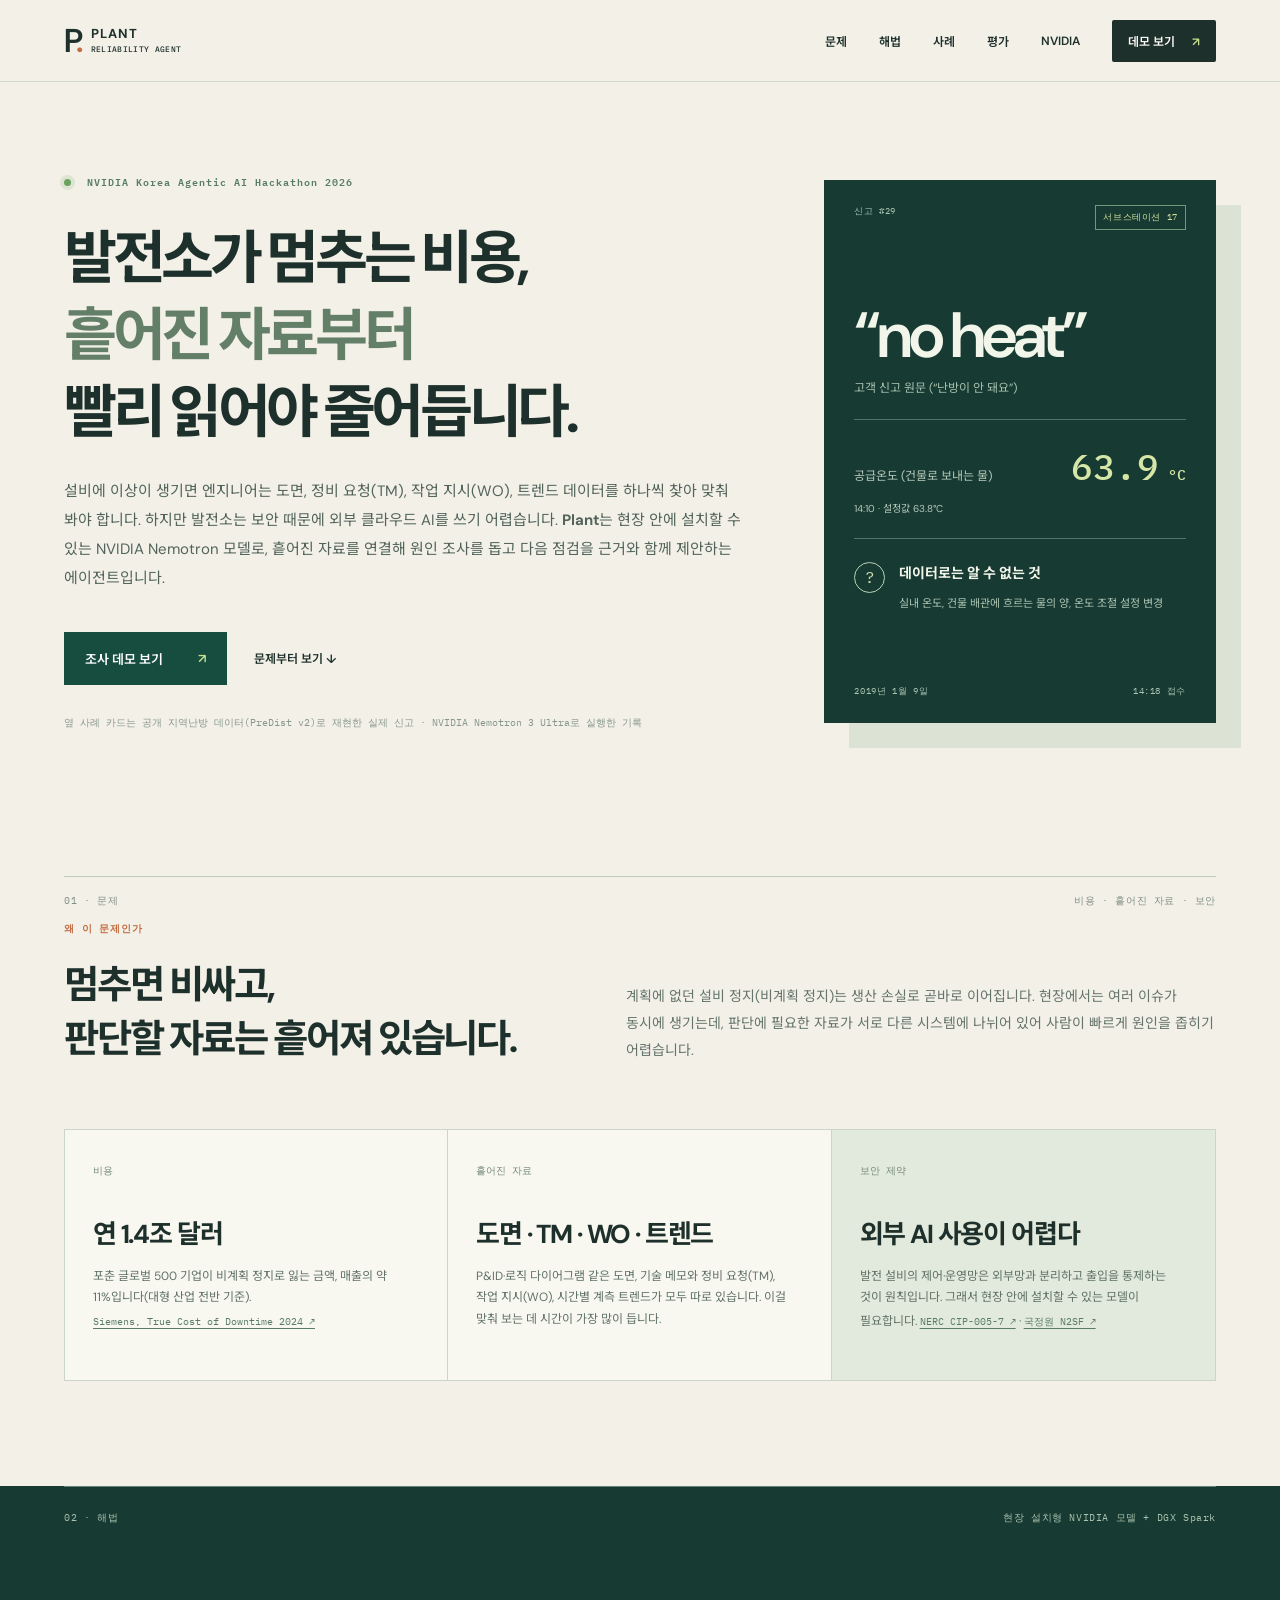
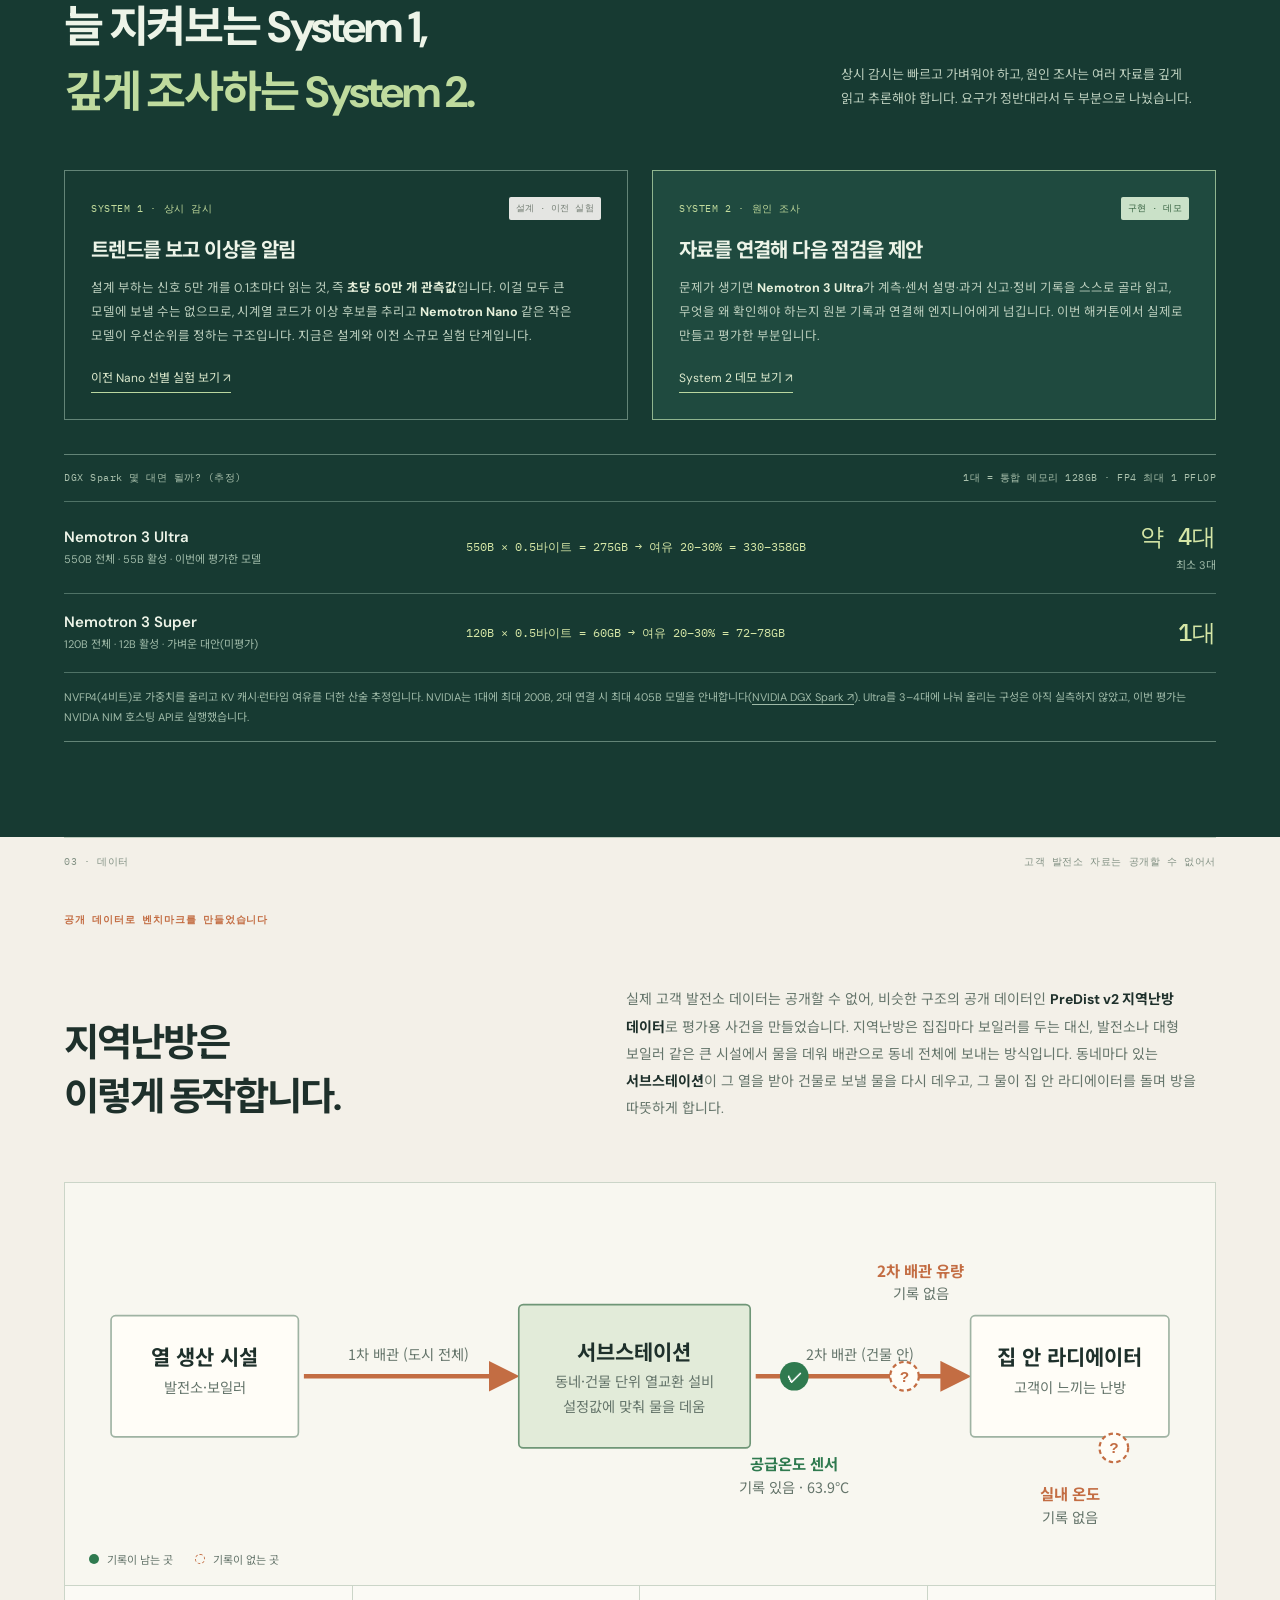
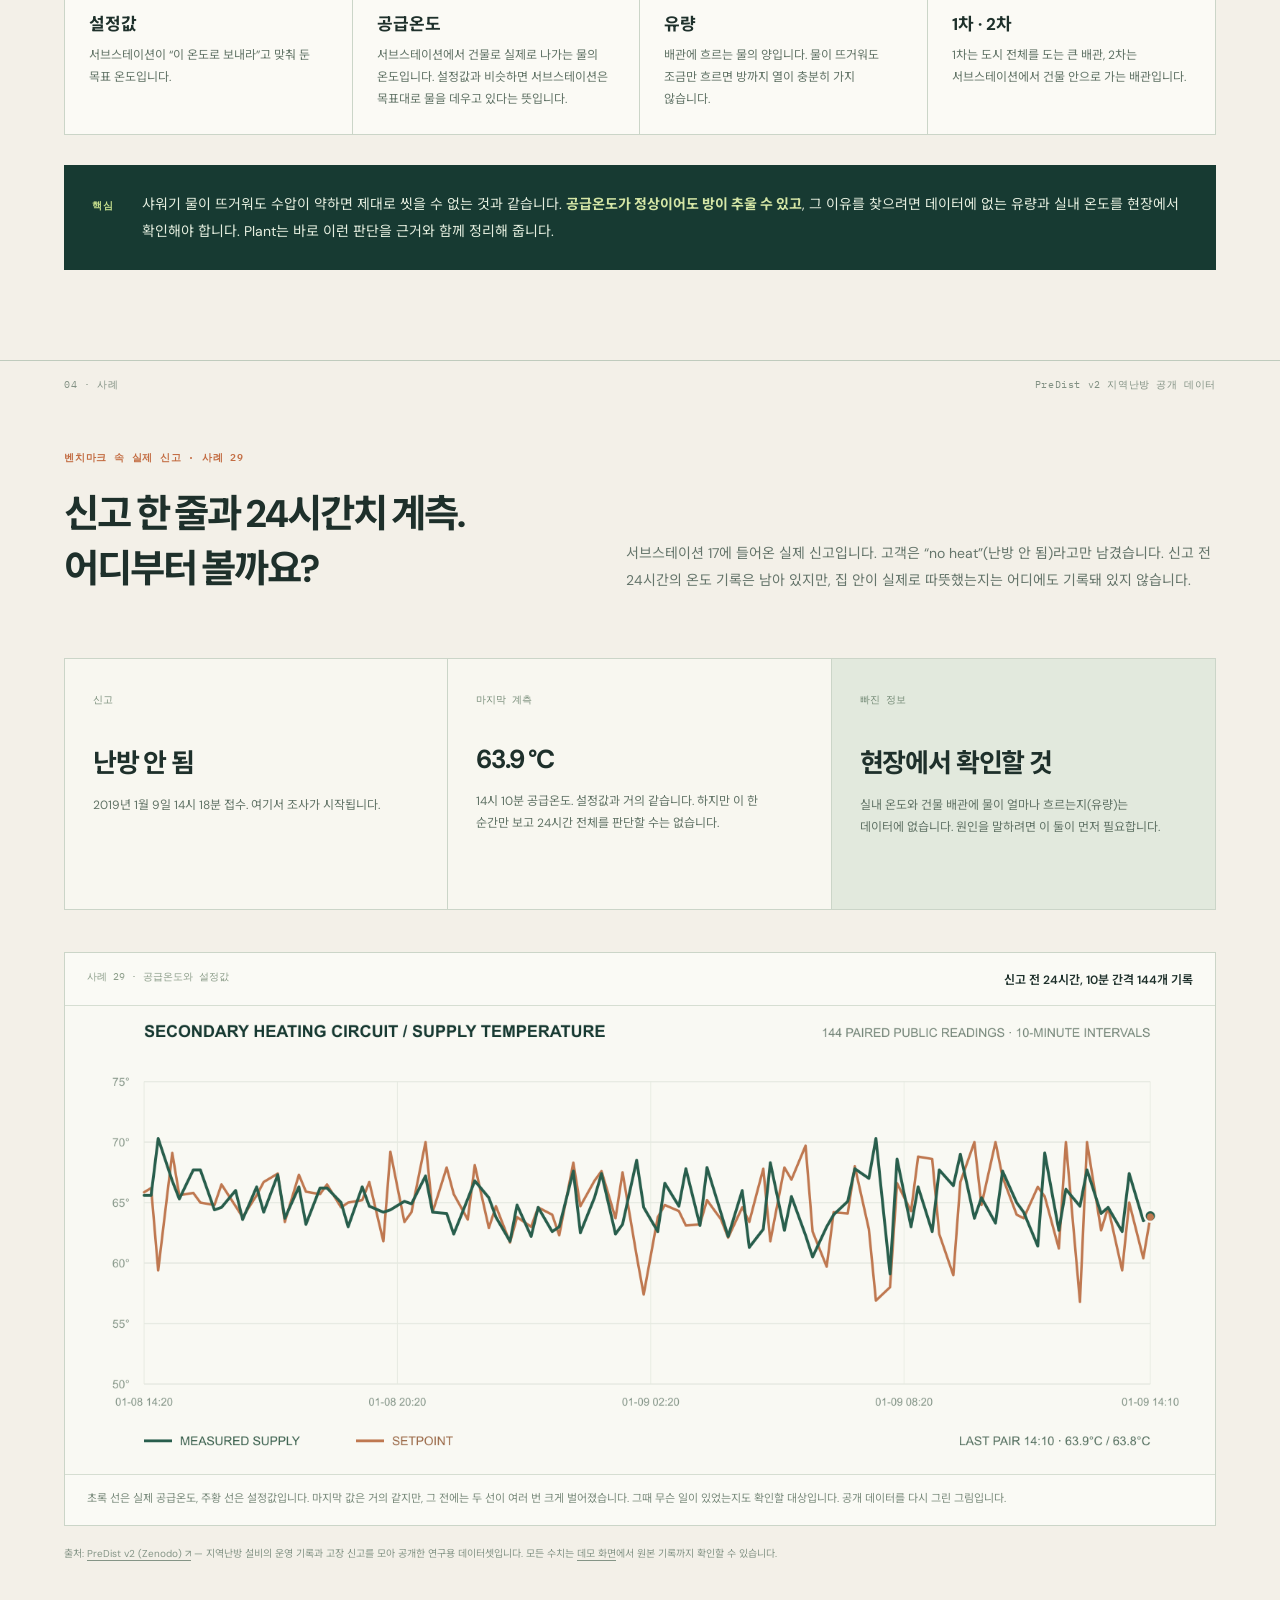
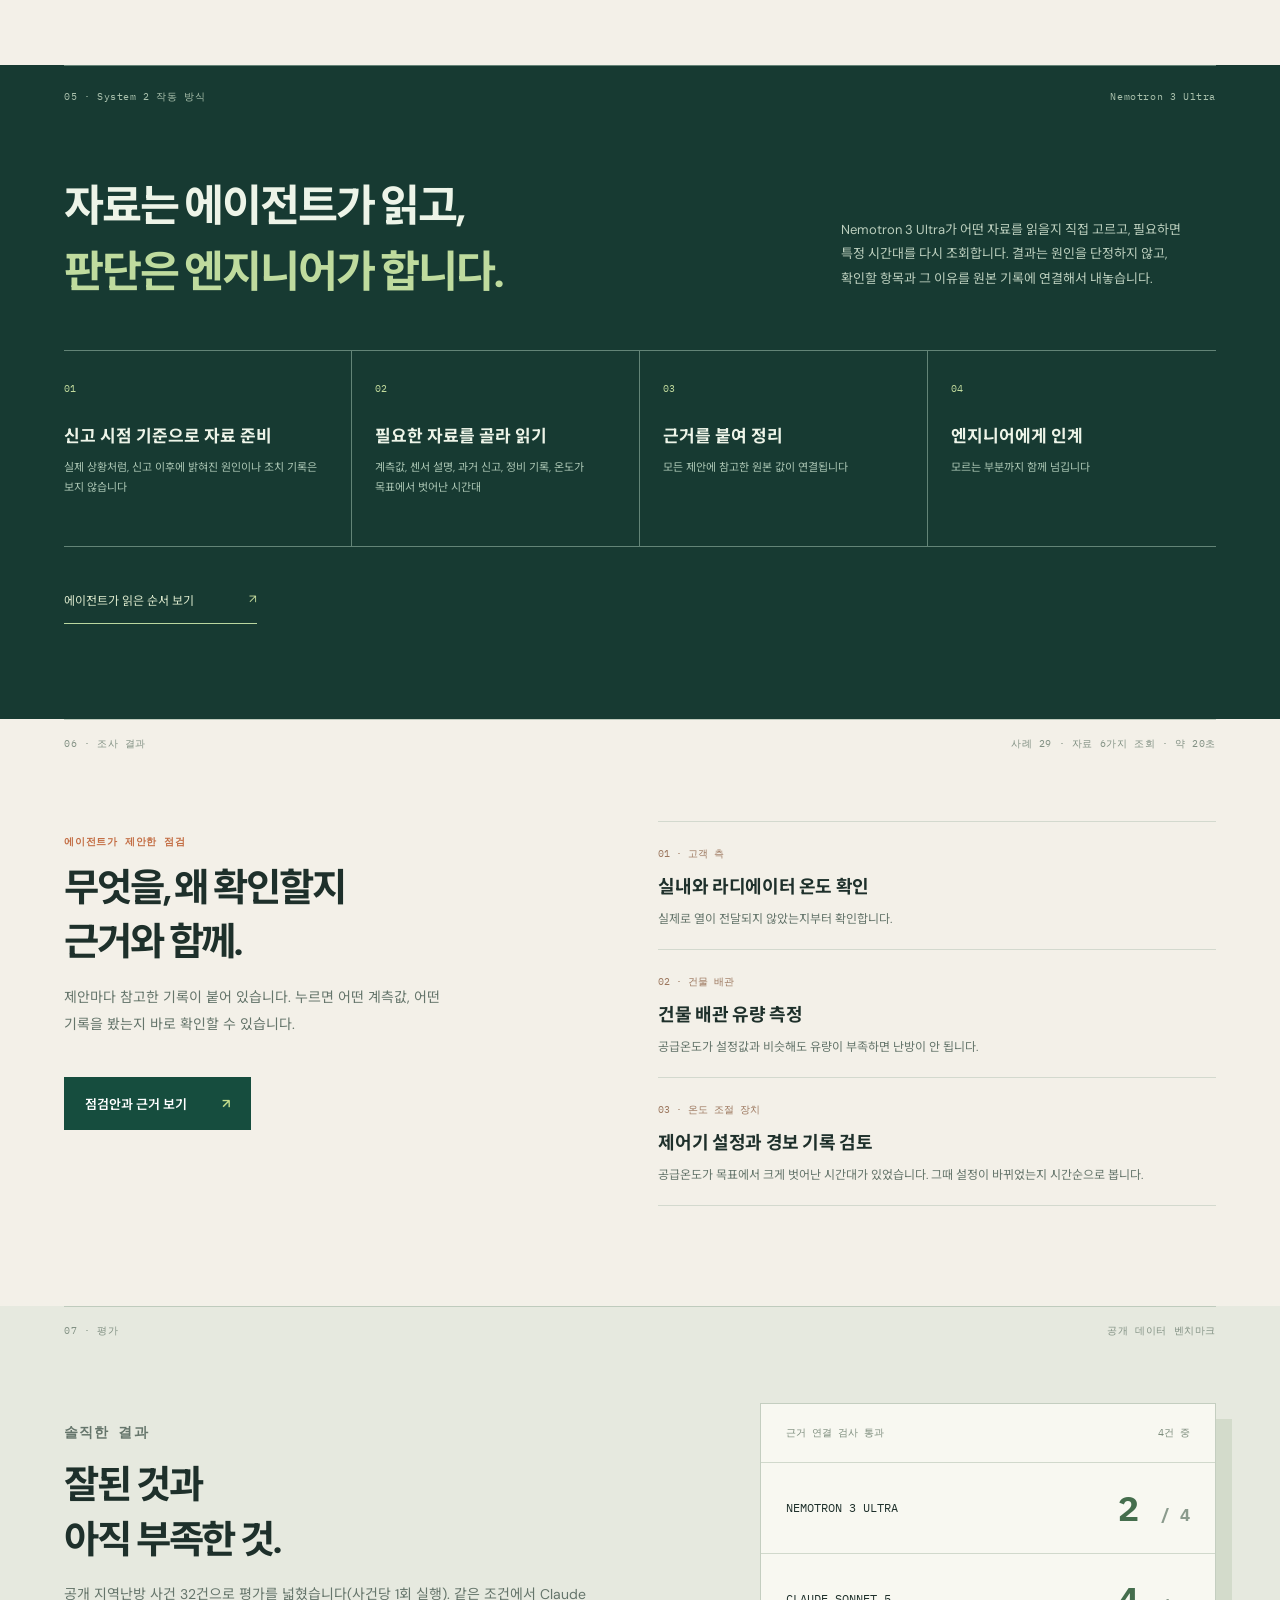
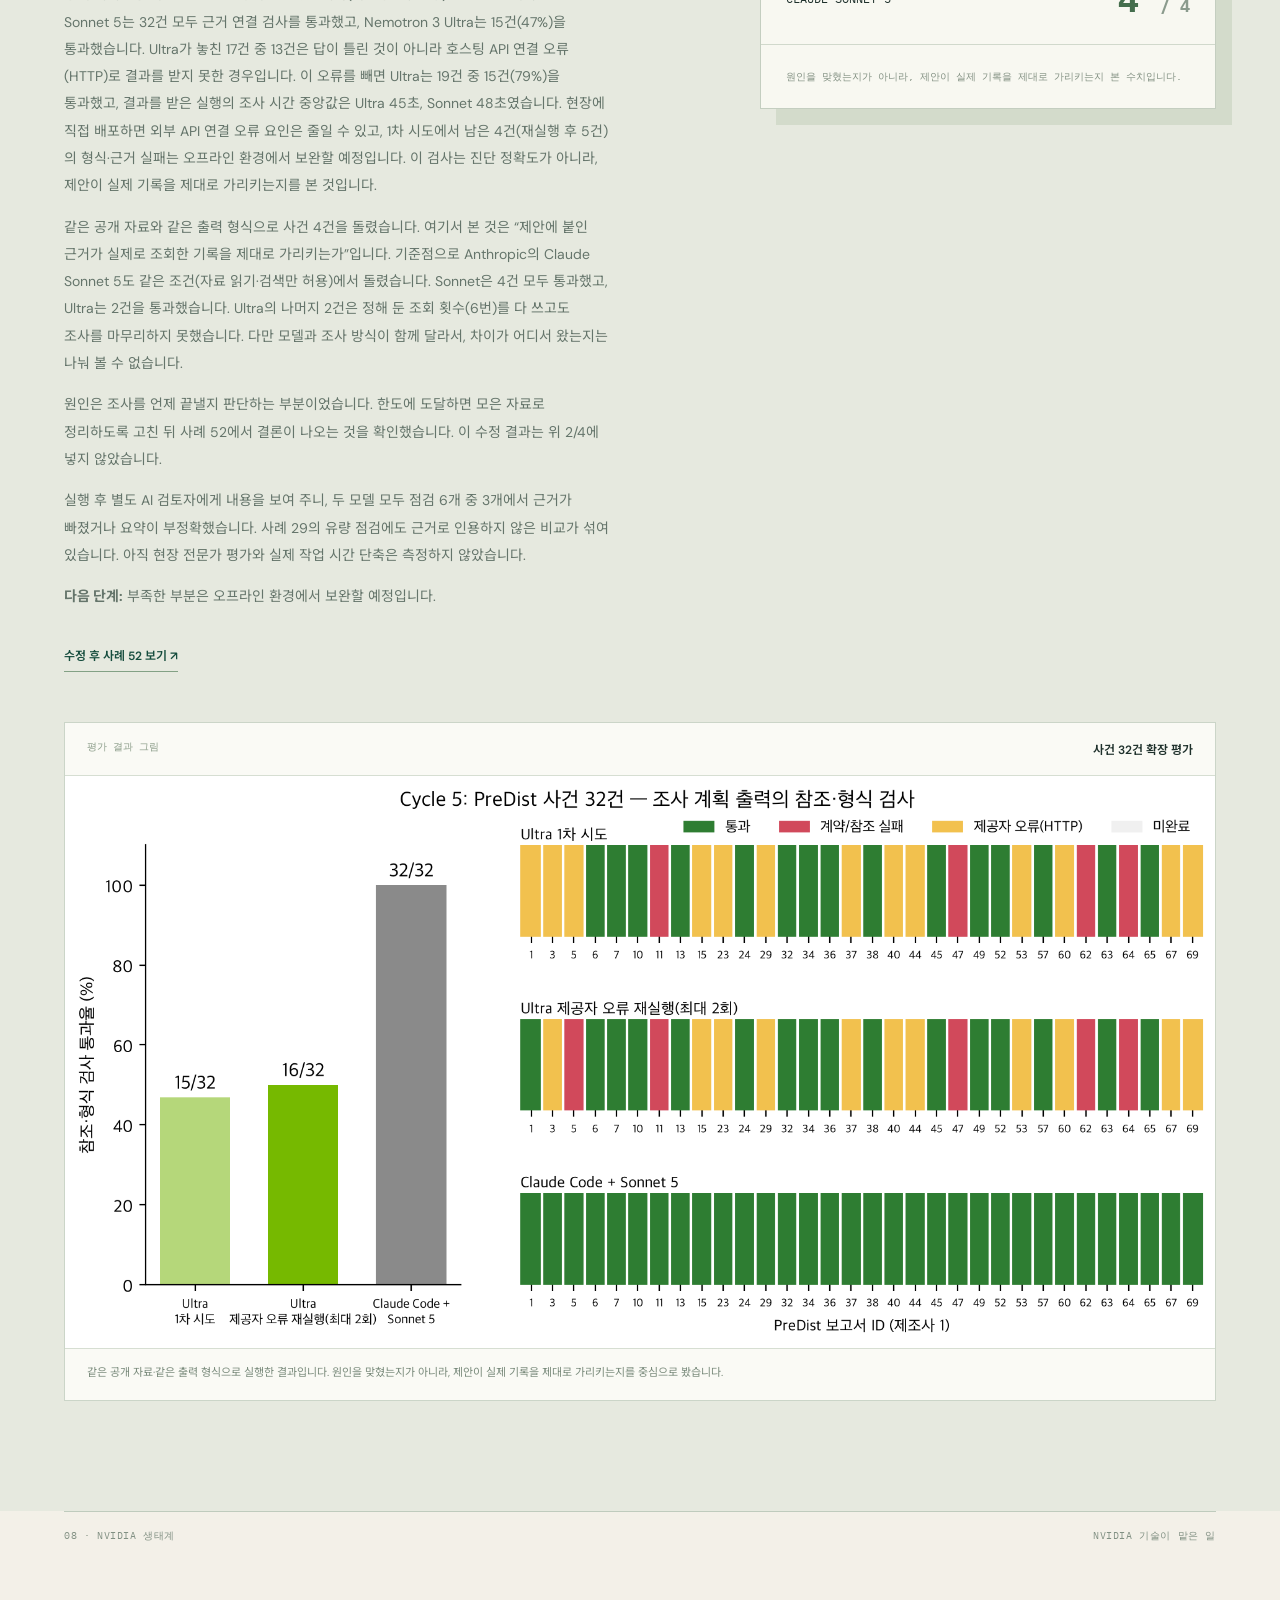
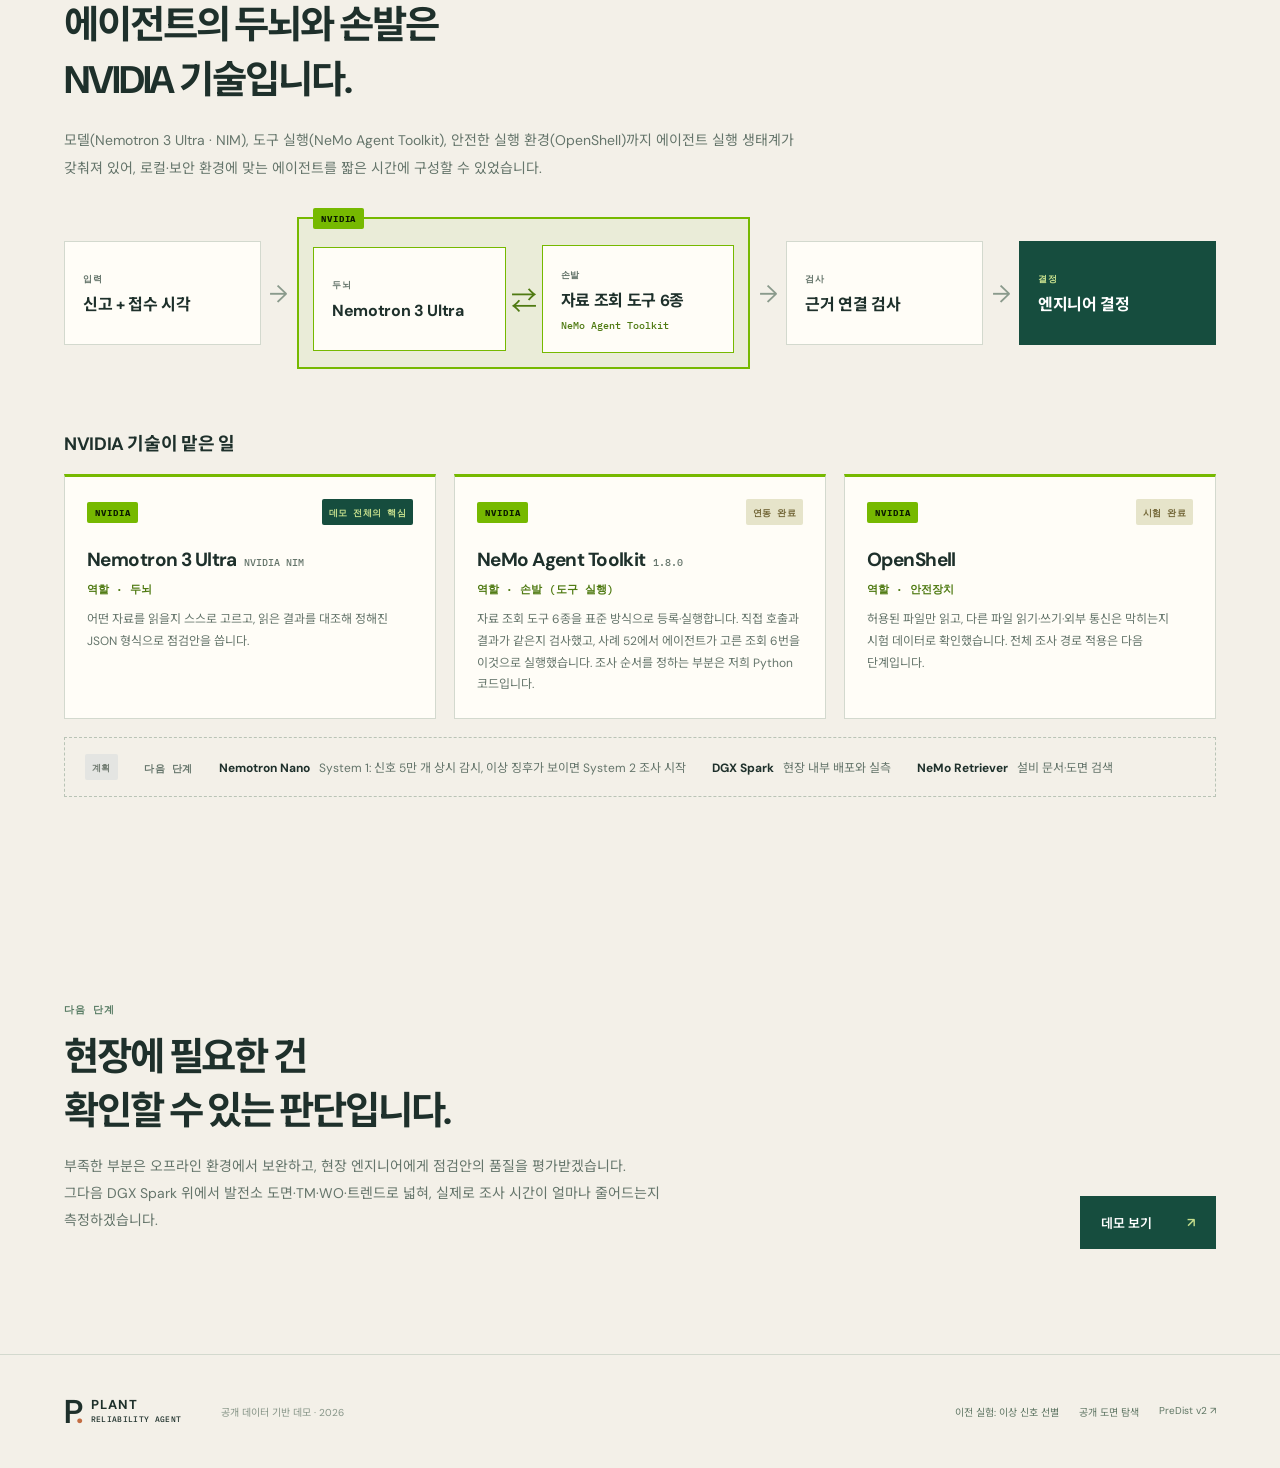
==== web/index.html @ 79726e7c "Align evaluation numbers and refresh bundle Co-Authored-By: Claude Opus 5.5 <noreply@anthropic.com>" ====
<!doctype html>
<html lang="ko"><head><meta charset="utf-8"><meta name="viewport" content="width=device-width,initial-scale=1"><meta name="theme-color" content="#f3f0e8"><title>Plant Reliability Agent</title><meta name="description" content="발전소 비계획 정지를 줄이기 위해, 현장 안에 설치 가능한 NVIDIA Nemotron과 DGX Spark로 도면·TM·작업지시·트렌드를 연결해 원인 조사를 돕는 에이전트."><link rel="stylesheet" href="landing.css"><script src="landing.js" defer></script></head>
<body><header class="site-nav"><a class="brand" href="index.html" aria-label="Plant 홈"><span class="brand-mark">P<span class="brand-dot">.</span></span><span>PLANT<br><small>RELIABILITY AGENT</small></span></a><nav aria-label="주 메뉴"><a href="#problem">문제</a><a href="#solution">해법</a><a href="#case">사례</a><a href="#evaluation">평가</a><a href="#architecture">NVIDIA</a><a class="nav-action" href="system2.html">데모 보기 <span>↗</span></a></nav></header>
<main>
<section class="hero wrap"><div class="hero-copy"><p class="eyebrow"><span class="pulse"></span> NVIDIA Korea Agentic AI Hackathon 2026</p><h1>발전소가 멈추는 비용,<br><em>흩어진 자료부터</em><br>빨리 읽어야 줄어듭니다.</h1><p class="hero-lead">설비에 이상이 생기면 엔지니어는 도면, 정비 요청(TM), 작업 지시(WO), 트렌드 데이터를 하나씩 찾아 맞춰 봐야 합니다. 하지만 발전소는 보안 때문에 외부 클라우드 AI를 쓰기 어렵습니다. <b>Plant</b>는 현장 안에 설치할 수 있는 NVIDIA Nemotron 모델로, 흩어진 자료를 연결해 원인 조사를 돕고 다음 점검을 근거와 함께 제안하는 에이전트입니다.</p><div class="hero-actions"><a class="button-primary" href="system2.html">조사 데모 보기 <span>↗</span></a><a class="text-link" href="#problem">문제부터 보기 ↓</a></div><p class="scope">옆 사례 카드는 공개 지역난방 데이터(PreDist v2)로 재현한 실제 신고 · NVIDIA Nemotron 3 Ultra로 실행한 기록</p></div><div class="hero-visual"><div class="visual-top"><span>신고 #29</span><span class="live-pill">서브스테이션 17</span></div><div class="visual-question">“no heat”<span>고객 신고 원문 (“난방이 안 돼요”)</span></div><div class="visual-rule"></div><div class="reading"><span>공급온도 (건물로 보내는 물)</span><strong>63.9<small> °C</small></strong><span>14:10 · 설정값 63.8°C</span></div><div class="visual-rule"></div><div class="visual-outcome"><span class="round-icon">?</span><div><b>데이터로는 알 수 없는 것</b><p>실내 온도, 건물 배관에 흐르는 물의 양, 온도 조절 설정 변경</p></div></div><div class="visual-footer"><span>2019년 1월 9일</span><span>14:18 접수</span></div></div></section>
<section class="case-section wrap" id="problem"><div class="section-line"><span>01 · 문제</span><span>비용 · 흩어진 자료 · 보안</span></div><div class="case-intro"><p class="kicker">왜 이 문제인가</p><h2>멈추면 비싸고,<br>판단할 자료는 흩어져 있습니다.</h2><p>계획에 없던 설비 정지(비계획 정지)는 생산 손실로 곧바로 이어집니다. 현장에서는 여러 이슈가 동시에 생기는데, 판단에 필요한 자료가 서로 다른 시스템에 나뉘어 있어 사람이 빠르게 원인을 좁히기 어렵습니다.</p></div><div class="case-evidence"><div class="evidence-item"><span class="evidence-index">비용</span><strong>연 1.4조 달러</strong><p>포춘 글로벌 500 기업이 비계획 정지로 잃는 금액, 매출의 약 11%입니다(대형 산업 전반 기준). <a class="src" href="https://www.automation.com/article/white-paper-true-costs-downtime-2024" target="_blank" rel="noreferrer">Siemens, True Cost of Downtime 2024 ↗</a></p></div><div class="evidence-item"><span class="evidence-index">흩어진 자료</span><strong>도면 · TM · WO · 트렌드</strong><p>P&amp;ID·로직 다이어그램 같은 도면, 기술 메모와 정비 요청(TM), 작업 지시(WO), 시간별 계측 트렌드가 모두 따로 있습니다. 이걸 맞춰 보는 데 시간이 가장 많이 듭니다.</p></div><div class="evidence-item dark"><span class="evidence-index">보안 제약</span><strong>외부 AI 사용이 어렵다</strong><p>발전 설비의 제어·운영망은 외부망과 분리하고 출입을 통제하는 것이 원칙입니다. 그래서 현장 안에 설치할 수 있는 모델이 필요합니다. <a class="src" href="https://www.nerc.com/globalassets/standards/reliability-standards/cip/cip-005-7.pdf" target="_blank" rel="noreferrer">NERC CIP-005-7 ↗</a> · <a class="src" href="https://www.nis.go.kr/CM/1_4/view.do?seq=373" target="_blank" rel="noreferrer">국정원 N2SF ↗</a></p></div></div></section>
<section class="dark-section" id="solution"><div class="wrap"><div class="section-line inverse"><span>02 · 해법</span><span>현장 설치형 NVIDIA 모델 + DGX Spark</span></div><div class="method-header"><h2>늘 지켜보는 System 1,<br><em>깊게 조사하는 System 2.</em></h2><p>상시 감시는 빠르고 가벼워야 하고, 원인 조사는 여러 자료를 깊게 읽고 추론해야 합니다. 요구가 정반대라서 두 부분으로 나눴습니다.</p></div><div class="sys-grid"><article class="sys-card"><div class="sys-top"><span>SYSTEM 1 · 상시 감시</span><span class="tag proposed">설계 · 이전 실험</span></div><b>트렌드를 보고 이상을 알림</b><p>설계 부하는 신호 5만 개를 0.1초마다 읽는 것, 즉 <b>초당 50만 개 관측값</b>입니다. 이걸 모두 큰 모델에 보낼 수는 없으므로, 시계열 코드가 이상 후보를 추리고 <b>Nemotron Nano</b> 같은 작은 모델이 우선순위를 정하는 구조입니다. 지금은 설계와 이전 소규모 실험 단계입니다.</p><a class="sys-link" href="investigation.html">이전 Nano 선별 실험 보기 ↗</a></article><article class="sys-card core"><div class="sys-top"><span>SYSTEM 2 · 원인 조사</span><span class="tag implemented">구현 · 데모</span></div><b>자료를 연결해 다음 점검을 제안</b><p>문제가 생기면 <b>Nemotron 3 Ultra</b>가 계측·센서 설명·과거 신고·정비 기록을 스스로 골라 읽고, 무엇을 왜 확인해야 하는지 원본 기록과 연결해 엔지니어에게 넘깁니다. 이번 해커톤에서 실제로 만들고 평가한 부분입니다.</p><a class="sys-link" href="system2.html">System 2 데모 보기 ↗</a></article></div><div class="sizing"><div class="sizing-head"><span>DGX Spark 몇 대면 될까? (추정)</span><span>1대 = 통합 메모리 128GB · FP4 최대 1 PFLOP</span></div><div class="sizing-row"><span>Nemotron 3 Ultra<small>550B 전체 · 55B 활성 · 이번에 평가한 모델</small></span><code>550B × 0.5바이트 = 275GB → 여유 20–30% = 330–358GB</code><strong>약 4대<small>최소 3대</small></strong></div><div class="sizing-row"><span>Nemotron 3 Super<small>120B 전체 · 12B 활성 · 가벼운 대안(미평가)</small></span><code>120B × 0.5바이트 = 60GB → 여유 20–30% = 72–78GB</code><strong>1대</strong></div><p class="sizing-foot">NVFP4(4비트)로 가중치를 올리고 KV 캐시·런타임 여유를 더한 산술 추정입니다. NVIDIA는 1대에 최대 200B, 2대 연결 시 최대 405B 모델을 안내합니다(<a href="https://www.nvidia.com/en-us/products/workstations/dgx-spark/" target="_blank" rel="noreferrer">NVIDIA DGX Spark ↗</a>). Ultra를 3–4대에 나눠 올리는 구성은 아직 실측하지 않았고, 이번 평가는 NVIDIA NIM 호스팅 API로 실행했습니다.</p></div></div></section>
<section class="primer wrap" id="primer"><div class="section-line"><span>03 · 데이터</span><span>고객 발전소 자료는 공개할 수 없어서</span></div><p class="kicker primer-kicker">공개 데이터로 벤치마크를 만들었습니다</p><div class="primer-head"><h2>지역난방은<br>이렇게 동작합니다.</h2><p>실제 고객 발전소 데이터는 공개할 수 없어, 비슷한 구조의 공개 데이터인 <b>PreDist v2 지역난방 데이터</b>로 평가용 사건을 만들었습니다. 지역난방은 집집마다 보일러를 두는 대신, 발전소나 대형 보일러 같은 큰 시설에서 물을 데워 배관으로 동네 전체에 보내는 방식입니다. 동네마다 있는 <b>서브스테이션</b>이 그 열을 받아 건물로 보낼 물을 다시 데우고, 그 물이 집 안 라디에이터를 돌며 방을 따뜻하게 합니다.</p></div><figure class="primer-figure"><svg class="dh-diagram" viewBox="0 0 1000 300" role="img" aria-label="지역난방 구조: 열 생산 시설에서 뜨거운 물이 1차 배관으로 동네 열교환 설비까지 오고, 열교환 설비에서 데운 물이 2차 배관으로 건물 라디에이터까지 간다. 공급온도 센서는 열교환 설비 출구에 있고, 실내 온도와 2차 배관 유량은 기록되지 않는다.">
<defs><marker id="ar" viewBox="0 0 10 10" refX="8" refY="5" markerWidth="7" markerHeight="7" orient="auto"><path d="M0 0L10 5L0 10z" fill="#c36d43"/></marker></defs>
<rect x="20" y="95" width="170" height="110" rx="4" class="dh-box"/><text x="105" y="140" class="dh-t">열 생산 시설</text><text x="105" y="165" class="dh-s">발전소·보일러</text>
<line x1="195" y1="150" x2="385" y2="150" class="dh-pipe" marker-end="url(#ar)"/><text x="290" y="135" class="dh-s">1차 배관 (도시 전체)</text>
<rect x="390" y="85" width="210" height="130" rx="4" class="dh-box dh-core"/><text x="495" y="135" class="dh-t">서브스테이션</text><text x="495" y="160" class="dh-s">동네·건물 단위 열교환 설비</text><text x="495" y="182" class="dh-s">설정값에 맞춰 물을 데움</text>
<line x1="605" y1="150" x2="795" y2="150" class="dh-pipe" marker-end="url(#ar)"/><text x="700" y="135" class="dh-s">2차 배관 (건물 안)</text>
<rect x="800" y="95" width="180" height="110" rx="4" class="dh-box"/><text x="890" y="140" class="dh-t">집 안 라디에이터</text><text x="890" y="165" class="dh-s">고객이 느끼는 난방</text>
<circle cx="640" cy="150" r="13" class="dh-ok"/><text x="640" y="155" class="dh-ic">✓</text>
<text x="640" y="235" class="dh-ok-t">공급온도 센서</text><text x="640" y="256" class="dh-s">기록 있음 · 63.9°C</text>
<circle cx="740" cy="150" r="13" class="dh-no"/><text x="740" y="155" class="dh-ic">?</text>
<text x="755" y="60" class="dh-no-t">2차 배관 유량</text><text x="755" y="80" class="dh-s">기록 없음</text>
<circle cx="930" cy="215" r="13" class="dh-no"/><text x="930" y="220" class="dh-ic">?</text>
<text x="890" y="262" class="dh-no-t">실내 온도</text><text x="890" y="283" class="dh-s">기록 없음</text>
</svg><figcaption><span class="dot ok"></span>기록이 남는 곳 <span class="dot no"></span>기록이 없는 곳</figcaption></figure><div class="primer-terms"><div><b>설정값</b><p>서브스테이션이 “이 온도로 보내라”고 맞춰 둔 목표 온도입니다.</p></div><div><b>공급온도</b><p>서브스테이션에서 건물로 실제로 나가는 물의 온도입니다. 설정값과 비슷하면 서브스테이션은 목표대로 물을 데우고 있다는 뜻입니다.</p></div><div><b>유량</b><p>배관에 흐르는 물의 양입니다. 물이 뜨거워도 조금만 흐르면 방까지 열이 충분히 가지 않습니다.</p></div><div><b>1차 · 2차</b><p>1차는 도시 전체를 도는 큰 배관, 2차는 서브스테이션에서 건물 안으로 가는 배관입니다.</p></div></div><div class="primer-point"><span>핵심</span><p>샤워기 물이 뜨거워도 수압이 약하면 제대로 씻을 수 없는 것과 같습니다. <b>공급온도가 정상이어도 방이 추울 수 있고</b>, 그 이유를 찾으려면 데이터에 없는 유량과 실내 온도를 현장에서 확인해야 합니다. Plant는 바로 이런 판단을 근거와 함께 정리해 줍니다.</p></div></section>
<div class="section-line wrap"><span>04 · 사례</span><span>PreDist v2 지역난방 공개 데이터</span></div>
<section class="case-section wrap" id="case"><div class="case-intro"><p class="kicker">벤치마크 속 실제 신고 · 사례 29</p><h2>신고 한 줄과 24시간치 계측.<br>어디부터 볼까요?</h2><p>서브스테이션 17에 들어온 실제 신고입니다. 고객은 “no heat”(난방 안 됨)라고만 남겼습니다. 신고 전 24시간의 온도 기록은 남아 있지만, 집 안이 실제로 따뜻했는지는 어디에도 기록돼 있지 않습니다.</p></div><div class="case-evidence"><div class="evidence-item"><span class="evidence-index">신고</span><strong>난방 안 됨</strong><p>2019년 1월 9일 14시 18분 접수. 여기서 조사가 시작됩니다.</p></div><div class="evidence-item"><span class="evidence-index">마지막 계측</span><strong>63.9 °C</strong><p>14시 10분 공급온도. 설정값과 거의 같습니다. 하지만 이 한 순간만 보고 24시간 전체를 판단할 수는 없습니다.</p></div><div class="evidence-item dark"><span class="evidence-index">빠진 정보</span><strong>현장에서 확인할 것</strong><p>실내 온도와 건물 배관에 물이 얼마나 흐르는지(유량)는 데이터에 없습니다. 원인을 말하려면 이 둘이 먼저 필요합니다.</p></div></div><figure class="case-figure"><div class="figure-head"><span>사례 29 · 공급온도와 설정값</span><strong>신고 전 24시간, 10분 간격 144개 기록</strong></div><img src="assets/system2-case29-trend.png" alt="사례 29의 신고 전 24시간 동안 10분 간격으로 기록된 2차측 공급온도와 설정값 그래프. 마지막 값은 63.9도와 63.8도로 거의 같지만, 구간 중간에는 두 선이 여러 번 크게 벌어진다."><figcaption>초록 선은 실제 공급온도, 주황 선은 설정값입니다. 마지막 값은 거의 같지만, 그 전에는 두 선이 여러 번 크게 벌어졌습니다. 그때 무슨 일이 있었는지도 확인할 대상입니다. 공개 데이터를 다시 그린 그림입니다.</figcaption></figure><div class="source-note">출처: <a href="https://zenodo.org/records/19496480" target="_blank" rel="noreferrer">PreDist v2 (Zenodo) ↗</a> — 지역난방 설비의 운영 기록과 고장 신고를 모아 공개한 연구용 데이터셋입니다. 모든 수치는 <a href="system2.html">데모 화면</a>에서 원본 기록까지 확인할 수 있습니다.</div></section>
<section class="dark-section" id="method"><div class="wrap"><div class="section-line inverse"><span>05 · System 2 작동 방식</span><span>Nemotron 3 Ultra</span></div><div class="method-header"><h2>자료는 에이전트가 읽고,<br><em>판단은 엔지니어가 합니다.</em></h2><p>Nemotron 3 Ultra가 어떤 자료를 읽을지 직접 고르고, 필요하면 특정 시간대를 다시 조회합니다. 결과는 원인을 단정하지 않고, 확인할 항목과 그 이유를 원본 기록에 연결해서 내놓습니다.</p></div><div class="method-flow"><div><span>01</span><b>신고 시점 기준으로 자료 준비</b><p>실제 상황처럼, 신고 이후에 밝혀진 원인이나 조치 기록은 보지 않습니다</p></div><div><span>02</span><b>필요한 자료를 골라 읽기</b><p>계측값, 센서 설명, 과거 신고, 정비 기록, 온도가 목표에서 벗어난 시간대</p></div><div><span>03</span><b>근거를 붙여 정리</b><p>모든 제안에 참고한 원본 값이 연결됩니다</p></div><div><span>04</span><b>엔지니어에게 인계</b><p>모르는 부분까지 함께 넘깁니다</p></div></div><a class="outline-link" href="system2.html">에이전트가 읽은 순서 보기 <span>↗</span></a></div></section>
<section class="recommendation wrap"><div class="section-line"><span>06 · 조사 결과</span><span>사례 29 · 자료 6가지 조회 · 약 20초</span></div><div class="rec-layout"><div><p class="kicker">에이전트가 제안한 점검</p><h2>무엇을, 왜 확인할지<br>근거와 함께.</h2><p>제안마다 참고한 기록이 붙어 있습니다. 누르면 어떤 계측값, 어떤 기록을 봤는지 바로 확인할 수 있습니다.</p><a class="button-primary" href="system2.html">점검안과 근거 보기 <span>↗</span></a></div><ol class="rec-list"><li><span>01 · 고객 측</span><b>실내와 라디에이터 온도 확인</b><p>실제로 열이 전달되지 않았는지부터 확인합니다.</p></li><li><span>02 · 건물 배관</span><b>건물 배관 유량 측정</b><p>공급온도가 설정값과 비슷해도 유량이 부족하면 난방이 안 됩니다.</p></li><li><span>03 · 온도 조절 장치</span><b>제어기 설정과 경보 기록 검토</b><p>공급온도가 목표에서 크게 벗어난 시간대가 있었습니다. 그때 설정이 바뀌었는지 시간순으로 봅니다.</p></li></ol></div></section>
<section class="proof-section" id="evaluation"><div class="wrap"><div class="section-line"><span>07 · 평가</span><span>공개 데이터 벤치마크</span></div><div class="proof-grid"><div><p class="kicker">솔직한 결과</p><h2>잘된 것과<br>아직 부족한 것.</h2><!-- EVAL30:START --><p>공개 지역난방 사건 32건으로 평가를 넓혔습니다(사건당 1회 실행). 같은 조건에서 Claude Sonnet 5는 32건 모두 근거 연결 검사를 통과했고, Nemotron 3 Ultra는 15건(47%)을 통과했습니다. Ultra가 놓친 17건 중 13건은 답이 틀린 것이 아니라 호스팅 API 연결 오류(HTTP)로 결과를 받지 못한 경우입니다. 이 오류를 빼면 Ultra는 19건 중 15건(79%)을 통과했고, 결과를 받은 실행의 조사 시간 중앙값은 Ultra 45초, Sonnet 48초였습니다. 현장에 직접 배포하면 외부 API 연결 오류 요인은 줄일 수 있고, 1차 시도에서 남은 4건(재실행 후 5건)의 형식·근거 실패는 오프라인 환경에서 보완할 예정입니다. 이 검사는 진단 정확도가 아니라, 제안이 실제 기록을 제대로 가리키는지를 본 것입니다.</p><!-- EVAL30:END --><p>같은 공개 자료와 같은 출력 형식으로 사건 4건을 돌렸습니다. 여기서 본 것은 “제안에 붙인 근거가 실제로 조회한 기록을 제대로 가리키는가”입니다. 기준점으로 Anthropic의 Claude Sonnet 5도 같은 조건(자료 읽기·검색만 허용)에서 돌렸습니다. Sonnet은 4건 모두 통과했고, Ultra는 2건을 통과했습니다. Ultra의 나머지 2건은 정해 둔 조회 횟수(6번)를 다 쓰고도 조사를 마무리하지 못했습니다. 다만 모델과 조사 방식이 함께 달라서, 차이가 어디서 왔는지는 나눠 볼 수 없습니다.</p><p>원인은 조사를 언제 끝낼지 판단하는 부분이었습니다. 한도에 도달하면 모은 자료로 정리하도록 고친 뒤 사례 52에서 결론이 나오는 것을 확인했습니다. 이 수정 결과는 위 2/4에 넣지 않았습니다.</p><p>실행 후 별도 AI 검토자에게 내용을 보여 주니, 두 모델 모두 점검 6개 중 3개에서 근거가 빠졌거나 요약이 부정확했습니다. 사례 29의 유량 점검에도 근거로 인용하지 않은 비교가 섞여 있습니다. 아직 현장 전문가 평가와 실제 작업 시간 단축은 측정하지 않았습니다.</p><p><b>다음 단계:</b> 부족한 부분은 오프라인 환경에서 보완할 예정입니다.</p><a class="proof-link" href="system2.html?case=52">수정 후 사례 52 보기 ↗</a></div><div class="scorecard"><div class="score-head"><span>근거 연결 검사 통과</span><span>4건 중</span></div><div class="score-row"><span>NEMOTRON 3 ULTRA</span><strong>2 <small>/ 4</small></strong></div><div class="score-row"><span>CLAUDE SONNET 5</span><strong>4 <small>/ 4</small></strong></div><div class="score-foot">원인을 맞혔는지가 아니라, 제안이 실제 기록을 제대로 가리키는지 본 수치입니다.</div></div></div><figure class="case-figure eval-figure"><div class="figure-head"><span>평가 결과 그림</span><strong>사건 32건 확장 평가</strong></div><img src="assets/eval-cycle5.png" alt="사건 32건으로 확장한 평가에서 Nemotron 3 Ultra와 기준 모델의 결과를 비교한 그림" loading="lazy"><figcaption>같은 공개 자료·같은 출력 형식으로 실행한 결과입니다. 원인을 맞혔는지가 아니라, 제안이 실제 기록을 제대로 가리키는지를 중심으로 봤습니다.</figcaption></figure></div></section>
<section class="architecture wrap" id="architecture"><div class="section-line"><span>08 · NVIDIA 생태계</span><span>NVIDIA 기술이 맡은 일</span></div><h2>에이전트의 두뇌와 손발은<br>NVIDIA 기술입니다.</h2><p class="arch-lead">모델(Nemotron 3 Ultra · NIM), 도구 실행(NeMo Agent Toolkit), 안전한 실행 환경(OpenShell)까지 에이전트 실행 생태계가 갖춰져 있어, 로컬·보안 환경에 맞는 에이전트를 짧은 시간에 구성할 수 있었습니다.</p><div class="arch2-flow" role="img" aria-label="흐름: 신고와 접수 시각이 들어오면 NVIDIA Nemotron 3 Ultra가 두뇌로서 NVIDIA NeMo Agent Toolkit으로 실행하는 자료 조회 도구 6종을 오가며 조사하고, 근거 연결 검사를 거쳐 엔지니어가 결정한다."><div class="arch2-node"><span class="arch2-step">입력</span><b>신고 + 접수 시각</b></div><div class="arch2-arrow" aria-hidden="true">→</div><div class="arch2-nv"><span class="nv-badge">NVIDIA</span><div class="arch2-node nv-node"><span class="arch2-step">두뇌</span><b>Nemotron 3 Ultra</b></div><div class="arch2-swap" aria-hidden="true">⇄</div><div class="arch2-node nv-node"><span class="arch2-step">손발</span><b>자료 조회 도구 6종</b><small>NeMo Agent Toolkit</small></div></div><div class="arch2-arrow" aria-hidden="true">→</div><div class="arch2-node"><span class="arch2-step">검사</span><b>근거 연결 검사</b></div><div class="arch2-arrow" aria-hidden="true">→</div><div class="arch2-node arch2-end"><span class="arch2-step">결정</span><b>엔지니어 결정</b></div></div><h3 class="arch2-title">NVIDIA 기술이 맡은 일</h3><div class="nv-cards"><article class="nv-card"><div class="nv-card-top"><span class="nv-badge">NVIDIA</span><span class="nv-status nv-core">데모 전체의 핵심</span></div><b>Nemotron 3 Ultra <small>NVIDIA NIM</small></b><p class="nv-role">역할 · 두뇌</p><p>어떤 자료를 읽을지 스스로 고르고, 읽은 결과를 대조해 정해진 JSON 형식으로 점검안을 씁니다.</p></article><article class="nv-card"><div class="nv-card-top"><span class="nv-badge">NVIDIA</span><span class="nv-status">연동 완료</span></div><b>NeMo Agent Toolkit <small>1.8.0</small></b><p class="nv-role">역할 · 손발 (도구 실행)</p><p>자료 조회 도구 6종을 표준 방식으로 등록·실행합니다. 직접 호출과 결과가 같은지 검사했고, 사례 52에서 에이전트가 고른 조회 6번을 이것으로 실행했습니다. 조사 순서를 정하는 부분은 저희 Python 코드입니다.</p></article><article class="nv-card"><div class="nv-card-top"><span class="nv-badge">NVIDIA</span><span class="nv-status">시험 완료</span></div><b>OpenShell</b><p class="nv-role">역할 · 안전장치</p><p>허용된 파일만 읽고, 다른 파일 읽기·쓰기·외부 통신은 막히는지 시험 데이터로 확인했습니다. 전체 조사 경로 적용은 다음 단계입니다.</p></article></div><div class="nv-next"><span class="nv-status nv-plan">계획</span><span class="nv-next-label">다음 단계</span><p><b>Nemotron Nano</b> System 1: 신호 5만 개 상시 감시, 이상 징후가 보이면 System 2 조사 시작</p><p><b>DGX Spark</b> 현장 내부 배포와 실측</p><p><b>NeMo Retriever</b> 설비 문서·도면 검색</p></div></section>
<section class="closing wrap"><div><span class="eyebrow">다음 단계</span><h2>현장에 필요한 건<br>확인할 수 있는 판단입니다.</h2><p>부족한 부분은 오프라인 환경에서 보완하고, 현장 엔지니어에게 점검안의 품질을 평가받겠습니다. 그다음 DGX Spark 위에서 발전소 도면·TM·WO·트렌드로 넓혀, 실제로 조사 시간이 얼마나 줄어드는지 측정하겠습니다.</p></div><a class="button-primary" href="system2.html">데모 보기 <span>↗</span></a></section>
</main><footer><div class="brand footer-brand"><span class="brand-mark">P<span class="brand-dot">.</span></span><span>PLANT<br><small>RELIABILITY AGENT</small></span></div><p>공개 데이터 기반 데모 · 2026</p><div><a href="investigation.html">이전 실험: 이상 신호 선별</a><a href="evidence.html">공개 도면 탐색</a><a href="https://zenodo.org/records/19496480" target="_blank" rel="noreferrer">PreDist v2 ↗</a></div></footer></body></html>
---- web/landing.css ----
@import url('https://fonts.googleapis.com/css2?family=DM+Sans:wght@400;500;600;700&family=IBM+Plex+Mono:wght@400;500;600&family=Noto+Sans+KR:wght@400;500;600;700&display=swap');
:root{--paper:#f3f0e8;--ink:#1e302b;--muted:#65756b;--line:#d3d9ce;--green:#164d3e;--lime:#c5de8d;--orange:#c36d43;--white:#fffdf7}*{box-sizing:border-box}html{scroll-behavior:smooth}body{margin:0;background:var(--paper);color:var(--ink);font-family:'DM Sans','Noto Sans KR',sans-serif;word-break:keep-all}a{color:inherit;text-decoration:none}button{font:inherit}.wrap{max-width:1440px;margin:0 auto;padding-left:5%;padding-right:5%}.site-nav{height:82px;border-bottom:1px solid var(--line);display:flex;align-items:center;justify-content:space-between;padding:0 5%;max-width:1600px;margin:auto}.brand{display:flex;align-items:center;gap:9px;font-weight:700;font-size:13px;line-height:1.05;letter-spacing:.08em}.brand small{font:500 8px/1.2 'IBM Plex Mono',monospace;letter-spacing:.04em}.brand-mark{font:600 33px 'DM Sans',sans-serif;letter-spacing:-.14em;margin-right:3px}.brand-dot{color:var(--orange)}.site-nav nav{display:flex;gap:32px;align-items:center;font-size:12px;font-weight:600}.site-nav nav>a:not(.nav-action):hover,.text-link:hover,.proof-link:hover{text-decoration:underline;text-underline-offset:5px}.nav-action{padding:12px 16px;background:var(--ink);color:var(--white);border-radius:2px}.nav-action span{margin-left:14px;color:var(--lime)}.hero{display:grid;grid-template-columns:1.5fr .85fr;gap:6%;align-items:center;min-height:690px;padding-top:80px;padding-bottom:90px}.eyebrow,.kicker,.section-line,.visual-top,.visual-footer,.evidence-index,.method-flow span,.rec-list span,.tag,.scorecard,.scope{font-family:'IBM Plex Mono',monospace}.eyebrow{font-size:10px;letter-spacing:.1em;font-weight:600;color:#587c64}.pulse{display:inline-block;width:7px;height:7px;border-radius:50%;background:#69a35f;box-shadow:0 0 0 4px #69a35f29;margin-right:9px}.hero h1{font-size:clamp(42px,4.5vw,68px);line-height:1.34;letter-spacing:-.075em;margin:30px 0 25px;font-weight:700}.hero h1 em,.method-header em{font-style:normal;color:#647f68}.hero-lead{max-width:680px;line-height:1.95;font-size:15px;color:#52645a}.hero-actions{display:flex;align-items:center;gap:27px;margin-top:38px}.button-primary{display:inline-flex;justify-content:space-between;align-items:center;gap:35px;background:var(--green);color:#fff;padding:17px 21px;font-size:13px;font-weight:600;transition:background .2s,transform .2s}.button-primary:hover{background:#236a54;transform:translateY(-2px)}.button-primary span{color:var(--lime)}.text-link{font-size:12px;font-weight:600}.scope{margin-top:30px;color:#87978b;font-size:10px;line-height:1.6}.hero-visual{background:#173a32;color:#f2f5e9;padding:25px 30px;box-shadow:25px 25px 0 #dce2d4;min-height:500px;display:flex;flex-direction:column}.visual-top,.visual-footer{display:flex;justify-content:space-between;gap:10px;font-size:9px;color:#a9c3b2;letter-spacing:.07em}.live-pill{border:1px solid #6e9b7b;padding:5px 7px;color:#d0e29d}.visual-question{font-size:clamp(46px,5vw,74px);font-weight:600;letter-spacing:-.06em;margin-top:64px}.visual-question span{display:block;font-size:12px;letter-spacing:0;color:#a8c0af;font-weight:400;margin-top:1px}.visual-rule{height:1px;background:#517467;margin:23px 0}.reading{display:flex;align-items:baseline;justify-content:space-between;gap:10px;flex-wrap:wrap}.reading>span{font-size:12px;color:#b7cabc}.reading>span:last-child{font-size:10px}.reading strong{font:500 36px 'IBM Plex Mono',monospace;color:#d5e6a6}.reading small{font-size:15px}.visual-outcome{display:flex;gap:14px;align-items:start}.round-icon{display:grid;place-items:center;border:1px solid #b9d2b6;border-radius:50%;width:31px;height:31px;flex:none;font:16px 'IBM Plex Mono';color:#cfddac}.visual-outcome b{font-size:14px}.visual-outcome p{font-size:11px;line-height:1.8;color:#adc5b4}.visual-footer{margin-top:auto;padding-top:60px}.section-line{border-top:1px solid #bfcbbd;display:flex;justify-content:space-between;gap:20px;padding-top:17px;color:#819083;font-size:10px;letter-spacing:.06em}.case-section{padding-top:45px;padding-bottom:105px}.case-intro{display:grid;grid-template-columns:1fr 1.2fr;column-gap:70px;align-items:end}.case-intro .kicker{grid-column:1/-1}.kicker{color:var(--orange);font-size:10px;font-weight:600;letter-spacing:.08em}.case-intro h2,.recommendation h2,.architecture h2,.proof-section h2,.closing h2{font-size:clamp(30px,3vw,46px);line-height:1.42;letter-spacing:-.055em;margin:12px 0}.case-intro>p:last-child,.rec-layout>div>p:not(.kicker),.proof-grid p,.closing p{font-size:14px;line-height:1.95;color:var(--muted)}.case-evidence{display:grid;grid-template-columns:repeat(3,1fr);margin-top:50px;border:1px solid #cbd5c8;background:#f8f7f0}.evidence-item{min-height:250px;padding:28px;border-right:1px solid #cbd5c8}.evidence-item:last-child{border:0}.evidence-item.dark{background:#e2e9dd}.evidence-index{font-size:10px;color:#758b77}.evidence-item strong{display:block;font-size:26px;letter-spacing:-.045em;margin:34px 0 15px}.evidence-item p{font-size:12px;line-height:1.8;color:#617366;max-width:310px}.source-note{font-size:10px;color:#859587;margin-top:19px}.source-note a{text-decoration:underline;text-underline-offset:3px}.dark-section{background:#173a32;color:#edf4e8;padding:0 0 95px}.dark-section .section-line{border-color:#658377;color:#aac1ad;padding-top:24px}.method-header{display:grid;grid-template-columns:1.3fr .7fr;gap:80px;align-items:end;padding:70px 0 45px}.method-header h2{font-size:clamp(30px,3.4vw,50px);line-height:1.5;letter-spacing:-.05em;margin:0}.method-header em{color:#bfdb9e}.method-header p{font-size:13px;line-height:1.9;color:#bbcebd;max-width:360px}.method-flow{display:grid;grid-template-columns:repeat(4,1fr);border-top:1px solid #638477;border-bottom:1px solid #638477}.method-flow>div{padding:25px 23px;border-right:1px solid #638477;min-height:195px}.method-flow>div:first-child{padding-left:0}.method-flow>div:last-child{border:0}.method-flow span{color:#c2db9d;font-size:10px}.method-flow b{display:block;font-size:17px;margin:25px 0 8px}.method-flow p{font-size:11px;line-height:1.8;color:#aac5b3}.outline-link{display:inline-flex;justify-content:space-between;gap:55px;padding:14px 0;border-bottom:1px solid #bad7a0;color:#dce9cd;font-size:12px;margin-top:30px}.outline-link span{color:#c4da9c}.recommendation{padding-top:0;padding-bottom:100px}.rec-layout{display:grid;grid-template-columns:.9fr 1.1fr;gap:12%;padding-top:70px}.rec-layout>div>p:not(.kicker){max-width:390px}.rec-layout .button-primary{margin-top:24px}.rec-list{list-style:none;margin:0;padding:0}.rec-list li{border-top:1px solid var(--line);padding:19px 0 22px}.rec-list li:last-child{border-bottom:1px solid var(--line)}.rec-list span{font-size:10px;color:#9b765d}.rec-list b{display:block;font-size:18px;margin:10px 0;letter-spacing:-.02em}.rec-list p{font-size:12px;color:var(--muted);margin:0}.architecture{padding-bottom:110px}.architecture>h2{margin:55px 0 35px}.arch-diagram{display:grid;grid-template-columns:1fr 55px 1.2fr 55px 1fr;align-items:stretch}.arch-column{border:1px solid #bdcbbd;background:#fafaf4;padding:27px;min-height:205px}.arch-column.core{background:#e6eedb;border-color:#9fbba6}.arch-column h3{font-size:19px;line-height:1.4;margin:28px 0 10px}.arch-column p,.arch-under p{font-size:11px;line-height:1.75;color:var(--muted)}.arch-arrow{display:grid;place-items:center;color:#719579;font-size:28px}.tag{font-size:9px;letter-spacing:.05em;padding:5px 7px;border-radius:2px;display:inline-block}.tag.implemented{background:#cae1c8;color:#315e3c}.tag.separate{background:#e6e4ca;color:#736738}.tag.proposed{background:#e4e5e2;color:#737d73}.arch-under{display:grid;grid-template-columns:1fr 1fr;gap:50px;margin-top:30px}.arch-under>div{border-top:1px solid var(--line);padding-top:20px}.arch-under b{display:block;margin-top:15px;font-size:14px}.arch-under p{max-width:500px}.proof-section{background:#e6e9df;padding:0 0 110px}.proof-grid{display:grid;grid-template-columns:1.1fr .9fr;gap:12%;padding-top:65px}.proof-grid p{max-width:545px}.proof-link{display:inline-block;font-size:12px;font-weight:600;color:var(--green);border-bottom:1px solid #83a185;padding:7px 0;margin-top:15px}.scorecard{align-self:start;background:#f8f8f1;border:1px solid #c4cec0;color:var(--ink);box-shadow:16px 16px 0 #d3dbcb}.score-head,.score-row,.score-foot{padding:22px 25px;border-bottom:1px solid #d1d9cc}.score-head,.score-row{display:flex;justify-content:space-between;align-items:center;gap:15px}.score-head{font-size:10px;color:#7c8c7c}.score-row{font-size:12px}.score-row strong{font-size:35px;color:#456e4d}.score-row small{font-size:17px;color:#8b9b8d}.score-foot{border:0;font-size:10px;line-height:1.9;color:#829082}.closing{display:flex;justify-content:space-between;align-items:end;gap:30px;padding-top:90px;padding-bottom:105px}.closing p{max-width:600px}footer{border-top:1px solid var(--line);padding:35px 5%;display:flex;gap:40px;align-items:center;max-width:1600px;margin:auto}footer p{font-size:10px;color:#879588}footer>div:last-child{margin-left:auto;display:flex;gap:20px;font-size:10px;color:#5f7664}footer a:hover{text-decoration:underline}@media(max-width:1000px){.hero{grid-template-columns:1fr;gap:50px}.hero-visual{max-width:650px;width:100%;min-height:380px}.visual-question{margin-top:30px}.case-intro,.method-header,.rec-layout,.proof-grid{grid-template-columns:1fr;gap:25px}.method-header{padding-top:50px}.method-flow{grid-template-columns:repeat(2,1fr)}.method-flow>div{border-bottom:1px solid #638477}.arch-diagram{grid-template-columns:1fr 35px 1fr 35px 1fr}.arch-column{padding:17px}.arch-column h3{font-size:15px}.closing{align-items:start}}@media(max-width:650px){.site-nav{height:68px}.site-nav nav{gap:10px}.site-nav nav>a:not(.nav-action){display:none}.nav-action{font-size:10px;padding:11px}.hero{padding-top:55px;padding-bottom:80px}.hero h1{font-size:clamp(35px,9vw,52px)}.hero-actions{align-items:start;flex-direction:column;gap:20px}.hero-visual{padding:23px;box-shadow:12px 12px 0 #dce2d4}.visual-question{font-size:52px}.case-evidence,.arch-under{grid-template-columns:1fr}.evidence-item{min-height:auto;border-right:0;border-bottom:1px solid #cbd5c8}.evidence-item strong{margin-top:18px}.method-flow{grid-template-columns:1fr}.method-flow>div{min-height:auto;padding:20px 0;border-right:0}.method-flow b{margin:13px 0 5px}.arch-diagram{grid-template-columns:1fr;gap:8px}.arch-arrow{transform:rotate(90deg);height:30px}.arch-column{min-height:auto}.arch-column h3{margin:15px 0 7px}.arch-under{gap:10px}.closing{display:block}.closing .button-primary{margin-top:20px}footer{display:block}footer>div:last-child{display:flex;flex-wrap:wrap;margin-top:25px}.section-line{font-size:8px}.section-line span:last-child{text-align:right}}@media(prefers-reduced-motion:reduce){html{scroll-behavior:auto}*{transition:none!important}}
/* Four observed stages; the middle arrow shows the model/tool exchange. */
.arch-diagram{grid-template-columns:1fr 32px 1fr 35px 1.1fr 32px 1fr}.arch-under{grid-template-columns:repeat(3,1fr);gap:28px}@media(max-width:1000px){.arch-diagram{grid-template-columns:1fr 25px 1fr 25px 1.1fr 25px 1fr}.arch-column{padding:12px}.arch-column h3{font-size:13px}.arch-under{grid-template-columns:1fr 1fr}}@media(max-width:650px){.arch-diagram,.arch-under{grid-template-columns:1fr}.arch-diagram .arch-column{grid-column:auto}}
.case-figure{margin:42px 0 0;border:1px solid #cbd5c8;background:#fafaf5}.figure-head{padding:17px 22px;display:flex;justify-content:space-between;gap:20px;border-bottom:1px solid #d6ded2}.figure-head span{font:10px 'IBM Plex Mono',monospace;color:#8a9c88}.figure-head strong{font-size:12px;font-weight:600}.case-figure img{display:block;width:100%;height:auto}.case-figure figcaption{padding:14px 22px 17px;border-top:1px solid #d6ded2;font-size:11px;line-height:1.8;color:#7a8b7c}@media(max-width:650px){.figure-head{display:block}.figure-head strong{display:block;margin-top:8px}.case-figure img{min-height:220px;object-fit:cover;object-position:center}}
.primer{padding-bottom:90px}.primer-head{display:grid;grid-template-columns:1fr 1.2fr;column-gap:70px;align-items:end;padding-top:45px}.primer-head h2{font-size:clamp(30px,3vw,46px);line-height:1.42;letter-spacing:-.055em;margin:12px 0}.primer-head p{font-size:14px;line-height:1.95;color:var(--muted)}.primer-head b,.primer-point b{color:var(--ink)}.primer-figure{margin:45px 0 0;border:1px solid #cbd5c8;background:#f8f7f0;padding:28px 24px 18px}.dh-diagram{width:100%;height:auto;display:block}.dh-box{fill:#fffdf7;stroke:#9fb3a3;stroke-width:1.5}.dh-core{fill:#e2ebd9;stroke:#6f9677}.dh-pipe{stroke:#c36d43;stroke-width:4}.dh-t{font:700 19px 'Noto Sans KR',sans-serif;fill:#1e302b;text-anchor:middle}.dh-s{font:400 13px 'Noto Sans KR',sans-serif;fill:#65756b;text-anchor:middle}.dh-ok{fill:#2f7a4f}.dh-no{fill:#fffdf7;stroke:#c36d43;stroke-width:2;stroke-dasharray:4 3}.dh-ic{font:700 14px sans-serif;text-anchor:middle;fill:#fff}.dh-no+.dh-ic{fill:#c36d43}.dh-ok-t{font:700 14px 'Noto Sans KR',sans-serif;fill:#2f7a4f;text-anchor:middle}.dh-no-t{font:700 14px 'Noto Sans KR',sans-serif;fill:#c36d43;text-anchor:middle}.primer-figure figcaption{font-size:11px;color:#65756b;margin-top:10px;display:flex;align-items:center;gap:8px}.dot{display:inline-block;width:10px;height:10px;border-radius:50%}.dot.ok{background:#2f7a4f}.dot.no{border:1.5px dashed #c36d43;margin-left:14px}.primer-terms{display:grid;grid-template-columns:repeat(4,1fr);border:1px solid #cbd5c8;border-top:0;background:#fbfaf5}.primer-terms>div{padding:24px;border-right:1px solid #cbd5c8}.primer-terms>div:last-child{border:0}.primer-terms b{font-size:17px}.primer-terms p{font-size:12px;line-height:1.8;color:#617366;margin:10px 0 0}.primer-point{display:flex;gap:28px;align-items:start;margin-top:30px;padding:26px 28px;background:#173a32;color:#e6efe0}.primer-point span{font:600 10px 'IBM Plex Mono',monospace;color:#c5de8d;letter-spacing:.08em;flex:none;padding-top:4px}.primer-point p{margin:0;font-size:14px;line-height:1.9}.primer-point b{color:#d5e6a6}
@media(max-width:1000px){.primer-head{grid-template-columns:1fr;gap:10px}.primer-terms{grid-template-columns:repeat(2,1fr)}.primer-terms>div:nth-child(2){border-right:0}.primer-terms>div:nth-child(-n+2){border-bottom:1px solid #cbd5c8}}
@media(max-width:650px){.primer-figure{padding:14px 8px 12px;overflow-x:auto}.dh-diagram{min-width:560px}.primer-terms{grid-template-columns:1fr}.primer-terms>div{border-right:0;border-bottom:1px solid #cbd5c8}.primer-point{flex-direction:column;gap:10px}}

.arch2-flow{display:grid;grid-template-columns:1fr 36px 2.3fr 36px 1fr 36px 1fr;align-items:center;margin-top:10px}.arch2-node{border:1px solid var(--line);background:var(--white);padding:20px 18px;min-height:104px;display:flex;flex-direction:column;justify-content:center;gap:8px}.arch2-node b{font-size:16px;line-height:1.35;letter-spacing:-.02em}.arch2-node small{font:500 10px 'IBM Plex Mono',monospace;color:#4f7a12}.arch2-step{font:600 9px 'IBM Plex Mono',monospace;letter-spacing:.08em;color:var(--muted)}.arch2-end{background:var(--green);border-color:var(--green);color:#fff}.arch2-end .arch2-step{color:var(--lime)}.arch2-arrow,.arch2-swap{display:grid;place-items:center;font-size:24px;color:#8a9a8c}.arch2-nv{position:relative;display:grid;grid-template-columns:1fr 36px 1fr;align-items:center;border:2px solid #76B900;background:#76b90012;padding:26px 14px 14px}.arch2-nv>.nv-badge{position:absolute;top:-11px;left:14px}.arch2-swap{color:#4f7a12;font-size:26px}.nv-node{border-color:#76B900}.nv-badge{display:inline-block;background:#76B900;color:#0b1a00;font:700 9px 'IBM Plex Mono',monospace;letter-spacing:.1em;padding:5px 8px;border-radius:2px}.arch2-title{font-size:18px;letter-spacing:-.02em;margin:60px 0 18px}.nv-cards{display:grid;grid-template-columns:repeat(3,1fr);gap:18px}.nv-card{border:1px solid var(--line);border-top:3px solid #76B900;background:var(--white);padding:22px}.nv-card-top{display:flex;justify-content:space-between;align-items:center;gap:10px}.nv-card>b{display:block;font-size:19px;letter-spacing:-.03em;margin:22px 0 6px}.nv-card>b small{font:500 10px 'IBM Plex Mono',monospace;color:var(--muted);margin-left:4px;letter-spacing:0}.nv-role{font:600 11px 'IBM Plex Mono',monospace;color:#4f7a12;margin:0 0 12px}.nv-card>p:last-child{font-size:12px;line-height:1.8;color:var(--muted);margin:0}.nv-status{font:600 9px 'IBM Plex Mono',monospace;letter-spacing:.05em;padding:5px 7px;border-radius:2px;background:#e6e4ca;color:#736738}.nv-status.nv-core{background:var(--green);color:var(--lime)}.nv-status.nv-plan{background:#e4e5e2;color:#737d73}.nv-next{display:flex;flex-wrap:wrap;align-items:center;gap:10px 26px;margin-top:18px;padding:16px 20px;border:1px dashed #b9c4b6}.nv-next-label{font:600 10px 'IBM Plex Mono',monospace;color:var(--muted);letter-spacing:.06em}.nv-next p{margin:0;font-size:12px;color:var(--muted)}.nv-next p b{color:var(--ink);margin-right:6px}
@media(max-width:1000px){.arch2-flow{grid-template-columns:1fr 24px 2.4fr 24px 1fr 24px 1fr}.arch2-node{padding:14px 12px}.arch2-node b{font-size:14px}.arch2-nv{grid-template-columns:1fr 26px 1fr;padding:24px 10px 10px}.nv-cards{grid-template-columns:1fr}}
@media(max-width:650px){.arch2-flow{grid-template-columns:1fr}.arch2-nv{grid-template-columns:1fr;margin-top:14px}.arch2-node{min-height:auto}.arch2-arrow,.arch2-swap{transform:rotate(90deg);height:34px}.arch2-title{margin-top:45px}.nv-next{display:block}.nv-next p{margin-top:10px}.nv-next-label{margin-left:8px}}
.src{display:inline-block;margin-top:6px;font:10px 'IBM Plex Mono',monospace;color:#587c64;text-decoration:underline;text-underline-offset:3px}.primer-kicker{margin:40px 0 0}.sys-grid{display:grid;grid-template-columns:1fr 1fr;gap:24px}.sys-card{border:1px solid #638477;padding:26px;display:flex;flex-direction:column;gap:14px}.sys-card.core{background:#1f4a3f;border-color:#8fb58f}.sys-top{display:flex;justify-content:space-between;gap:12px;align-items:center;flex-wrap:wrap;font:10px 'IBM Plex Mono',monospace;color:#c2db9d;letter-spacing:.06em}.sys-card>b{font-size:20px;letter-spacing:-.03em}.sys-card p{font-size:12.5px;line-height:1.9;color:#bbcebd;margin:0}.sys-card p b{color:#e7f1dc}.sys-link{margin-top:auto;font-size:12px;color:#dce9cd;border-bottom:1px solid #bad7a0;align-self:start;padding:6px 0}.sizing{margin-top:34px;border-top:1px solid #638477;border-bottom:1px solid #638477}.sizing-head{display:flex;justify-content:space-between;gap:16px;flex-wrap:wrap;padding:16px 0;font:10px 'IBM Plex Mono',monospace;color:#aac1ad;letter-spacing:.05em;border-bottom:1px solid #4f7266}.sizing-row{display:grid;grid-template-columns:1.1fr 1.6fr .5fr;gap:20px;align-items:center;padding:18px 0;border-bottom:1px solid #4f7266}.sizing-row span{font-size:15px;font-weight:600}.sizing-row span small,.sizing-row strong small{display:block;font:400 11px/1.6 'DM Sans','Noto Sans KR',sans-serif;color:#9fbaa8;margin-top:4px}.sizing-row code{font:12px/1.7 'IBM Plex Mono',monospace;color:#d5e6a6;overflow-wrap:anywhere}.sizing-row strong{font:500 24px 'IBM Plex Mono',monospace;color:#d5e6a6;text-align:right}.sizing-foot{font-size:11px;line-height:1.85;color:#9fbaa8;padding:14px 0;margin:0}.sizing-foot a{text-decoration:underline;text-underline-offset:3px}.arch-lead{max-width:760px;font-size:14px;line-height:1.95;color:var(--muted);margin:-15px 0 35px}.eval30{border-left:3px solid var(--orange);padding:4px 0 4px 16px;margin:18px 0}.eval-figure{margin-top:50px}.eval-figure img{background:#fff}
@media(max-width:1000px){.sys-grid{grid-template-columns:1fr}.sizing-row{grid-template-columns:1fr;gap:8px}.sizing-row strong{text-align:left}}@media(max-width:650px){.sys-card{padding:20px}.sizing-head{display:block}.sizing-head span{display:block;margin-top:4px}}
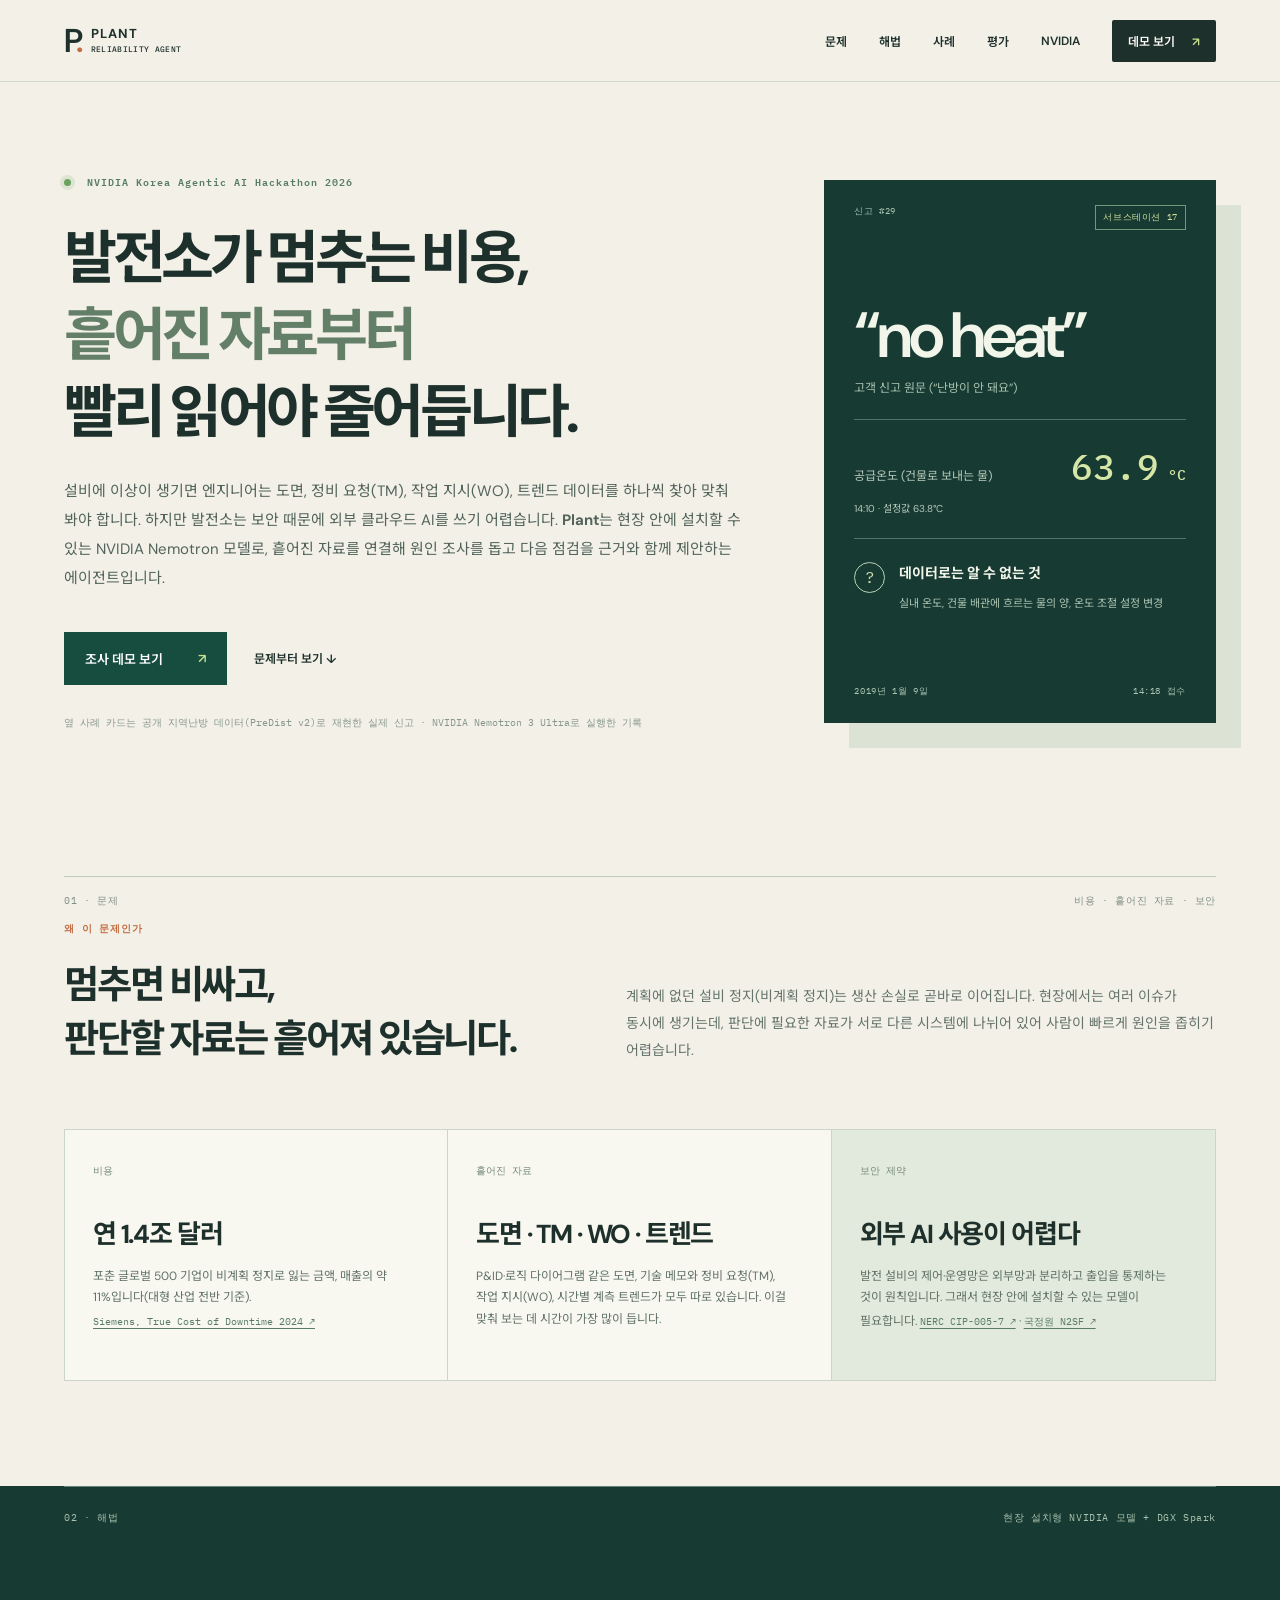
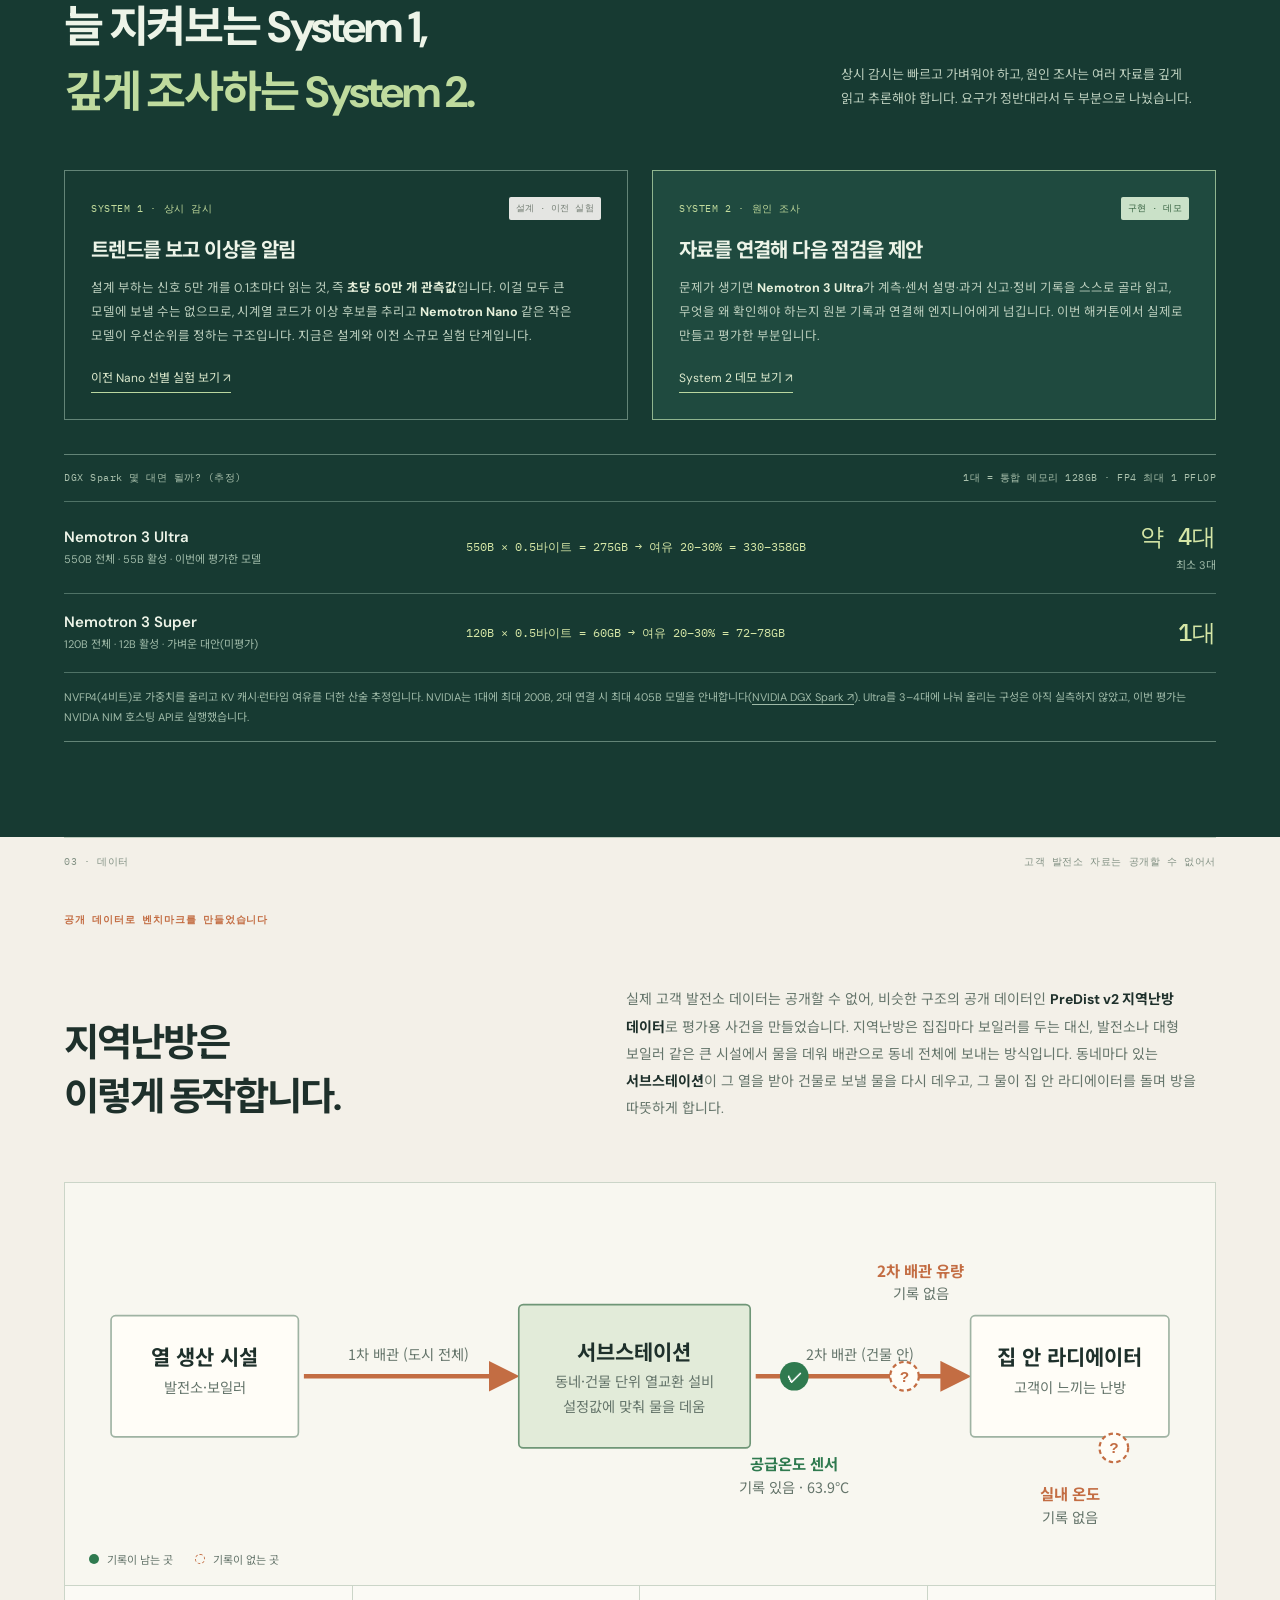
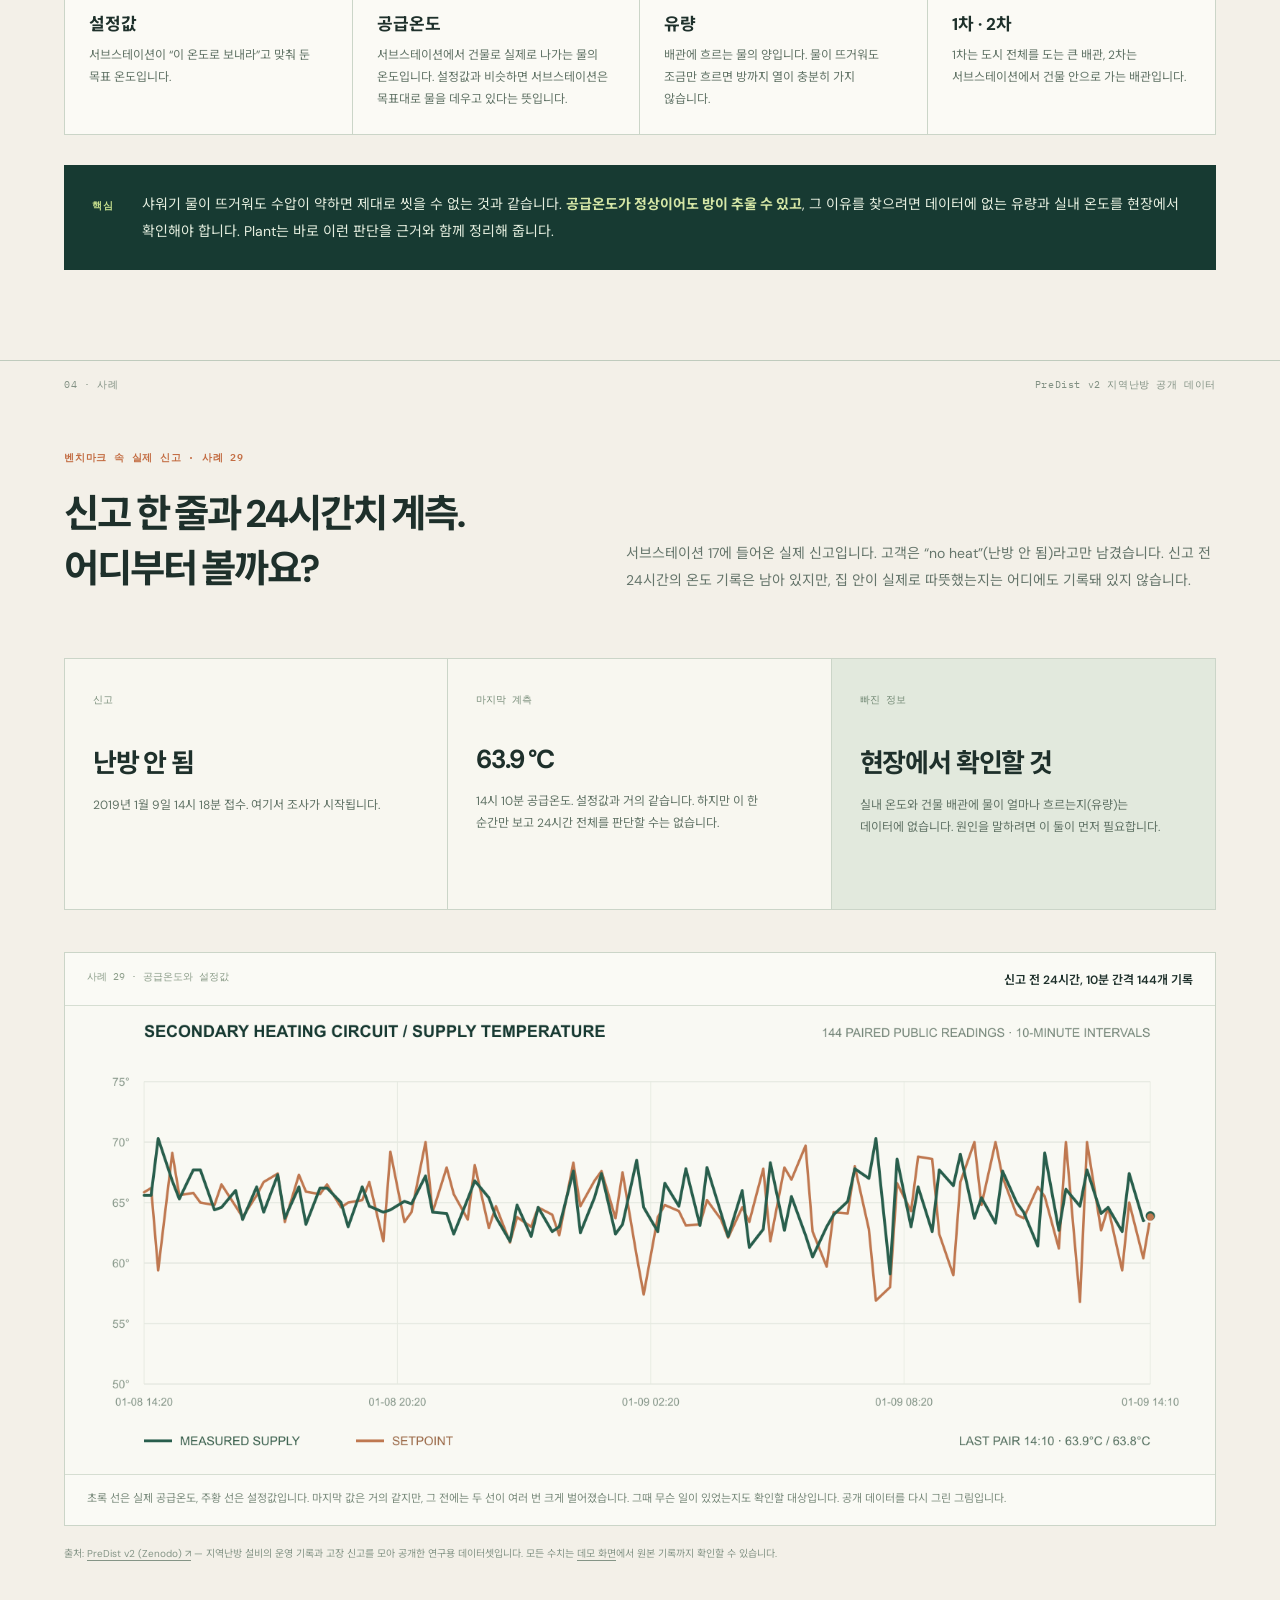
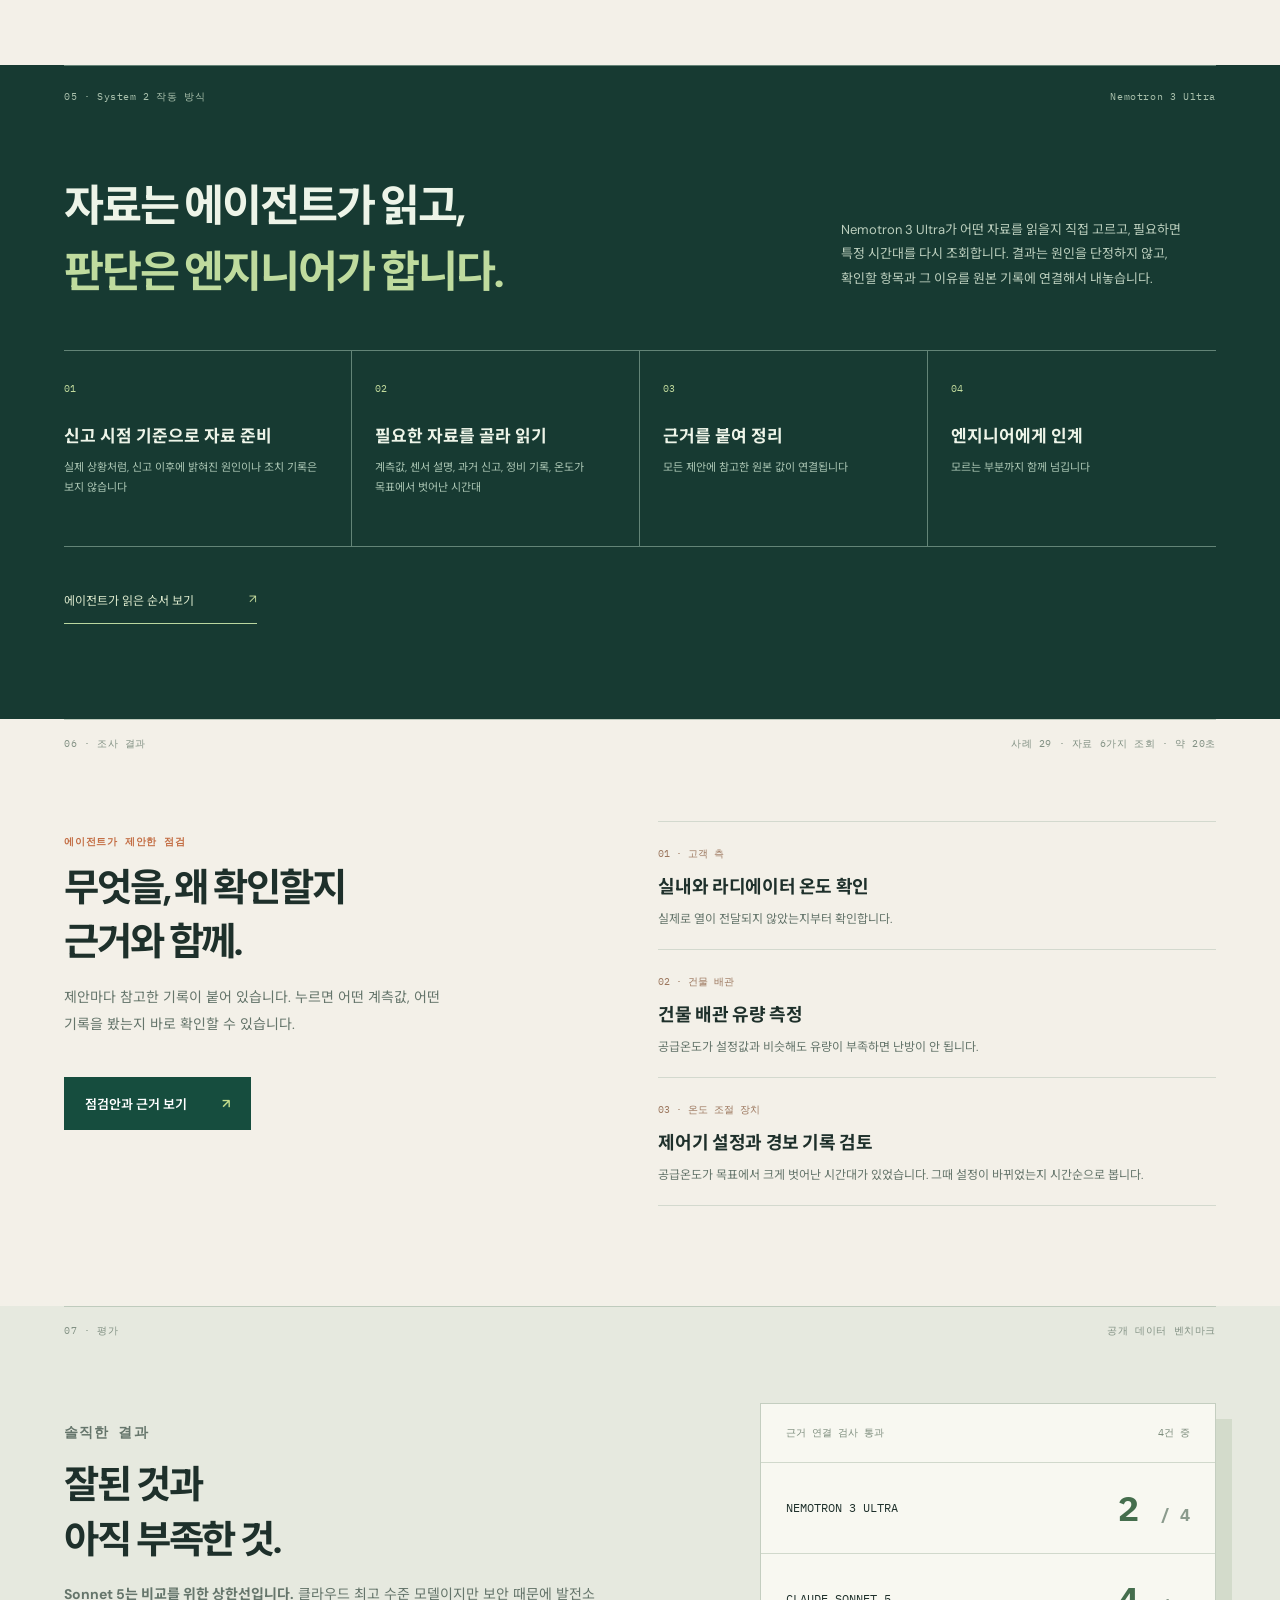
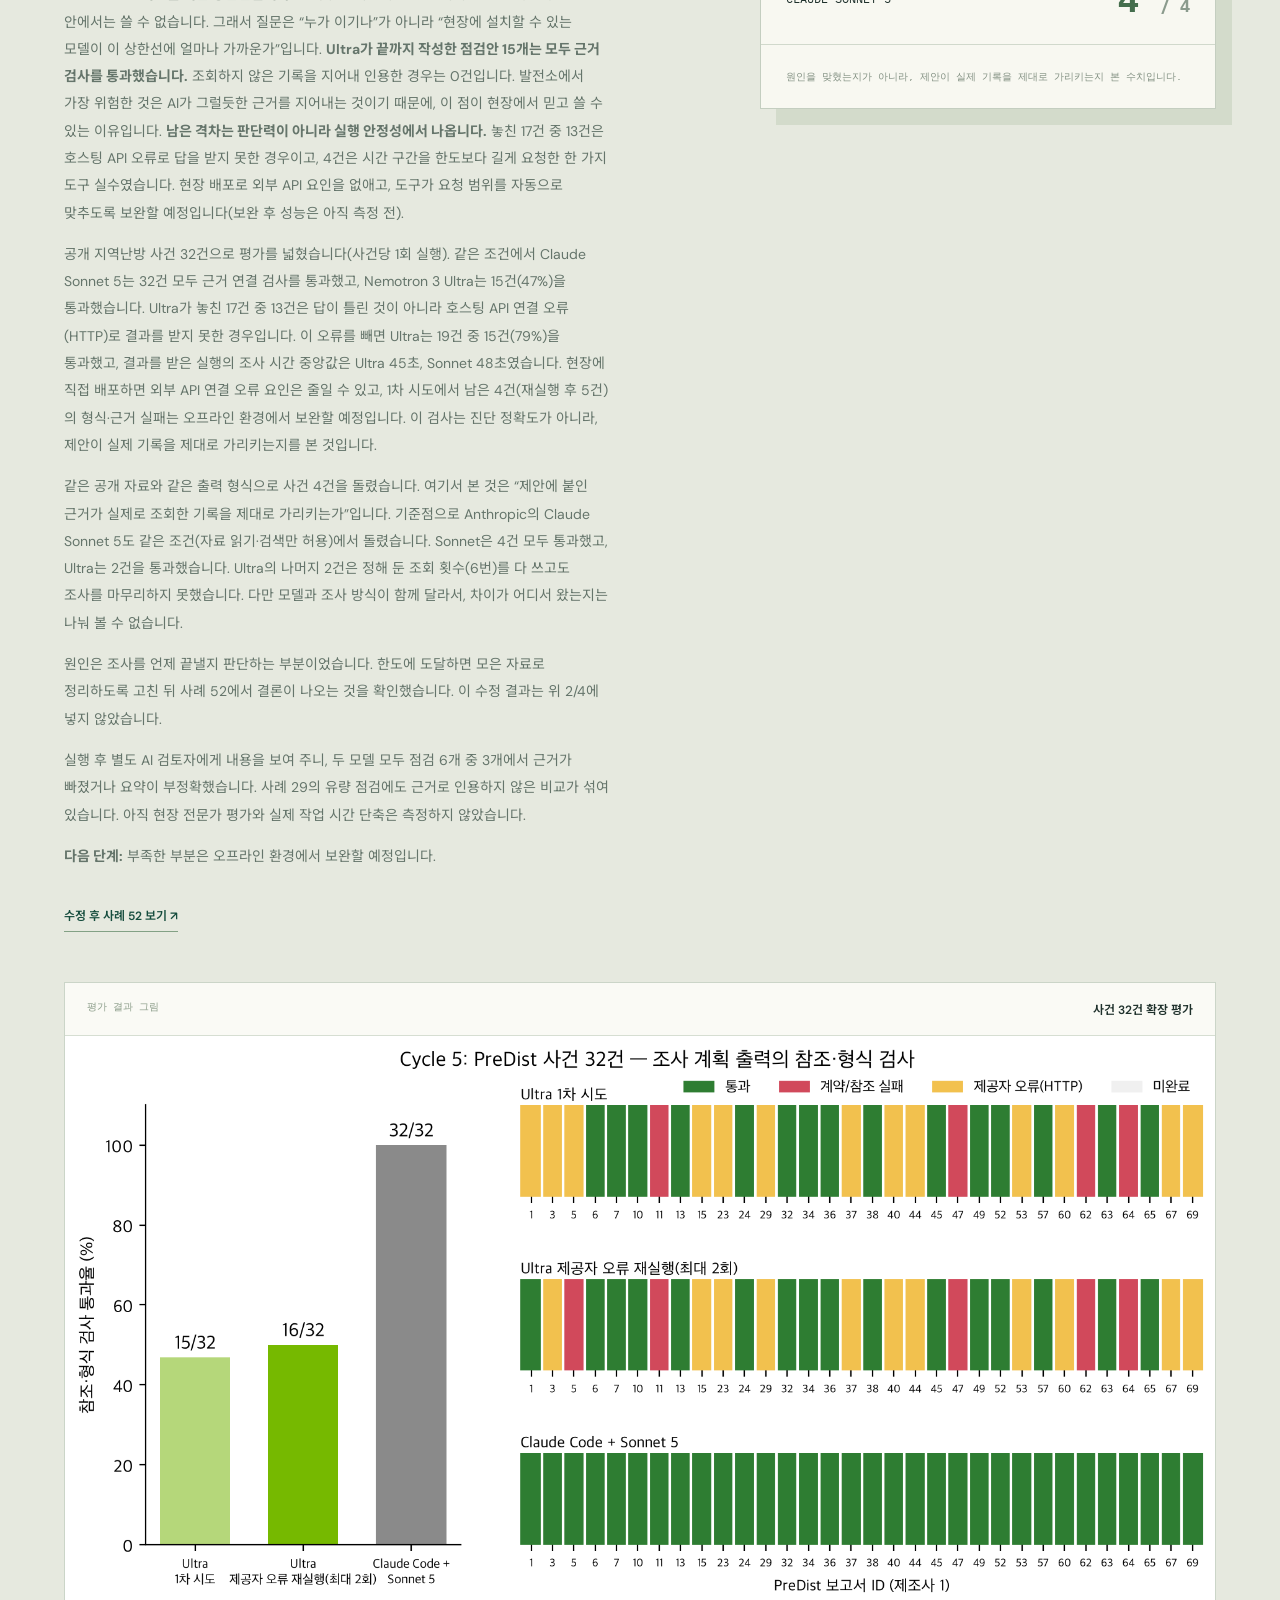
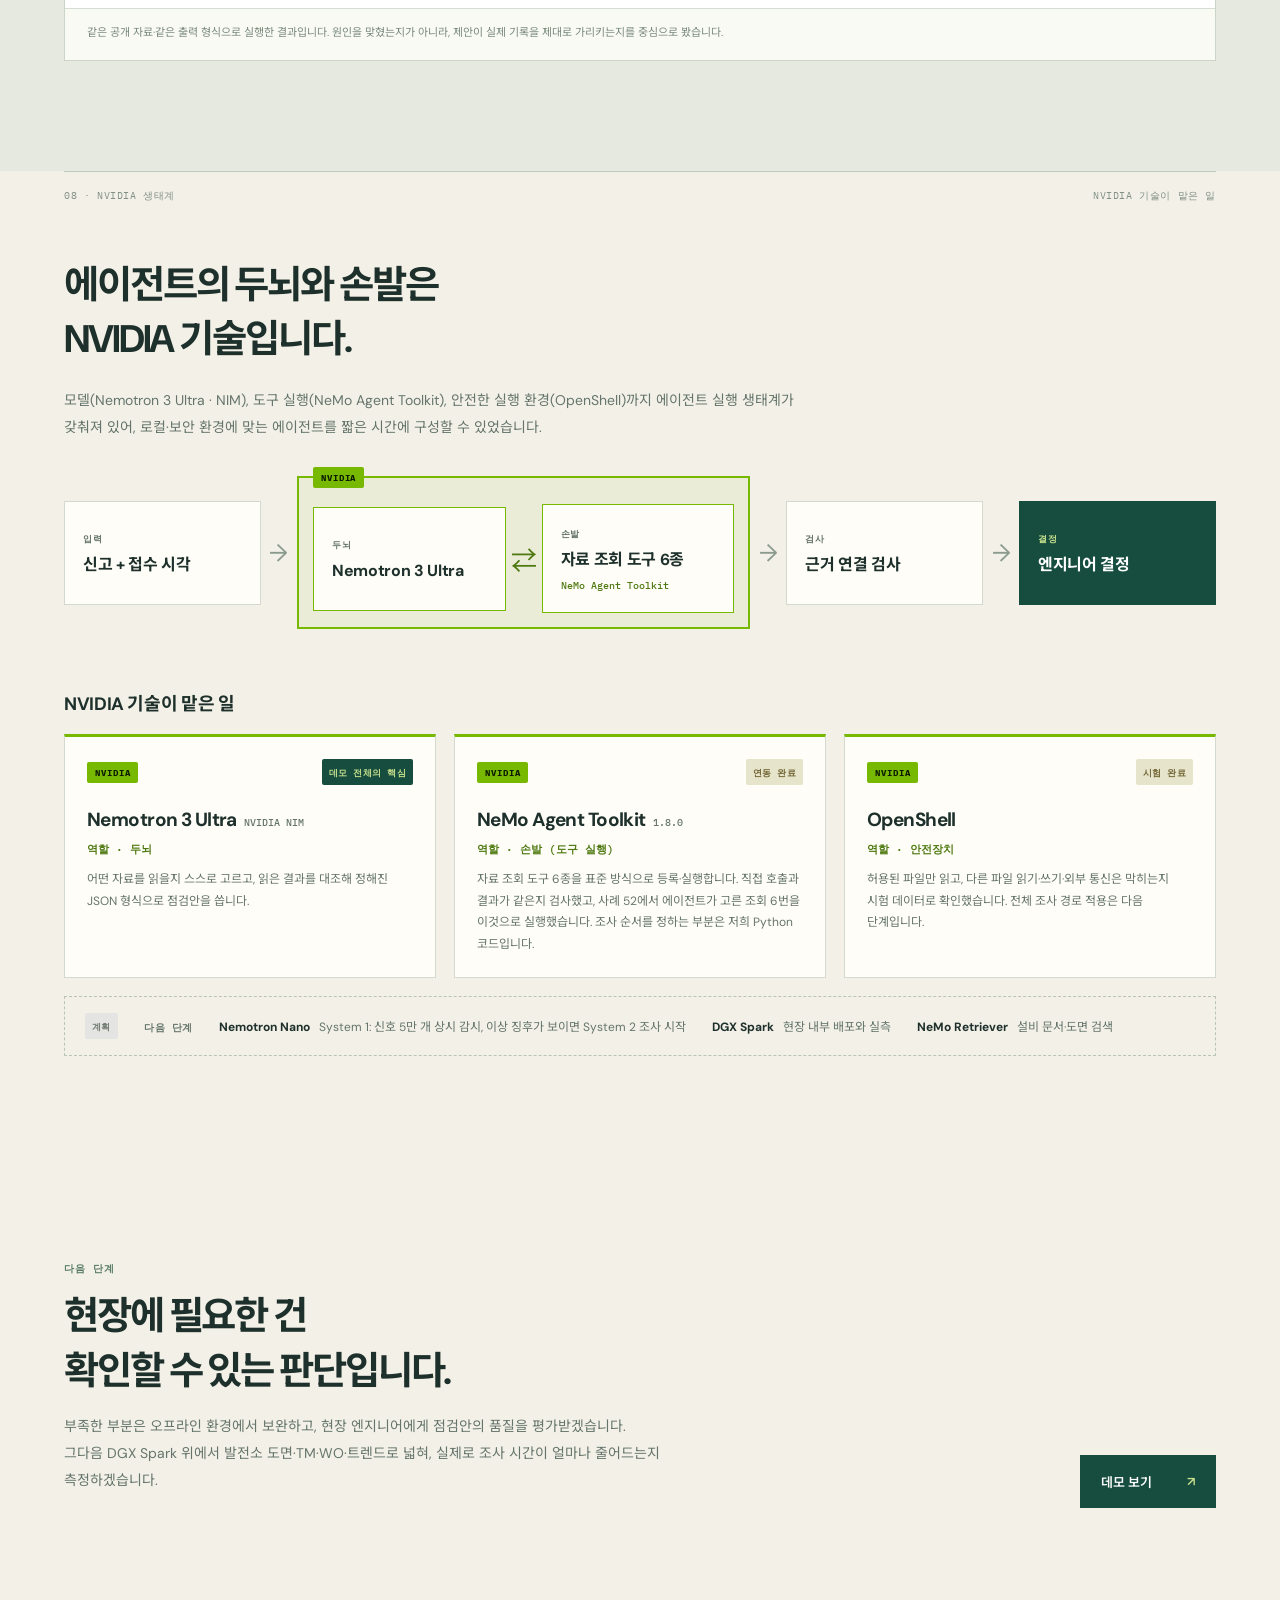
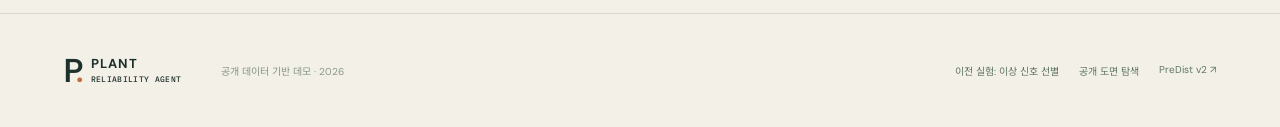
==== commit c146d3bd: "Frame evaluation against Sonnet as a cloud ceiling Ultra's 15 completed plans all passed the evidenc" ====
--- a/web/index.html
+++ b/web/index.html
@@ -23,7 +23,7 @@
 <section class="case-section wrap" id="case"><div class="case-intro"><p class="kicker">벤치마크 속 실제 신고 · 사례 29</p><h2>신고 한 줄과 24시간치 계측.<br>어디부터 볼까요?</h2><p>서브스테이션 17에 들어온 실제 신고입니다. 고객은 “no heat”(난방 안 됨)라고만 남겼습니다. 신고 전 24시간의 온도 기록은 남아 있지만, 집 안이 실제로 따뜻했는지는 어디에도 기록돼 있지 않습니다.</p></div><div class="case-evidence"><div class="evidence-item"><span class="evidence-index">신고</span><strong>난방 안 됨</strong><p>2019년 1월 9일 14시 18분 접수. 여기서 조사가 시작됩니다.</p></div><div class="evidence-item"><span class="evidence-index">마지막 계측</span><strong>63.9 °C</strong><p>14시 10분 공급온도. 설정값과 거의 같습니다. 하지만 이 한 순간만 보고 24시간 전체를 판단할 수는 없습니다.</p></div><div class="evidence-item dark"><span class="evidence-index">빠진 정보</span><strong>현장에서 확인할 것</strong><p>실내 온도와 건물 배관에 물이 얼마나 흐르는지(유량)는 데이터에 없습니다. 원인을 말하려면 이 둘이 먼저 필요합니다.</p></div></div><figure class="case-figure"><div class="figure-head"><span>사례 29 · 공급온도와 설정값</span><strong>신고 전 24시간, 10분 간격 144개 기록</strong></div><img src="assets/system2-case29-trend.png" alt="사례 29의 신고 전 24시간 동안 10분 간격으로 기록된 2차측 공급온도와 설정값 그래프. 마지막 값은 63.9도와 63.8도로 거의 같지만, 구간 중간에는 두 선이 여러 번 크게 벌어진다."><figcaption>초록 선은 실제 공급온도, 주황 선은 설정값입니다. 마지막 값은 거의 같지만, 그 전에는 두 선이 여러 번 크게 벌어졌습니다. 그때 무슨 일이 있었는지도 확인할 대상입니다. 공개 데이터를 다시 그린 그림입니다.</figcaption></figure><div class="source-note">출처: <a href="https://zenodo.org/records/19496480" target="_blank" rel="noreferrer">PreDist v2 (Zenodo) ↗</a> — 지역난방 설비의 운영 기록과 고장 신고를 모아 공개한 연구용 데이터셋입니다. 모든 수치는 <a href="system2.html">데모 화면</a>에서 원본 기록까지 확인할 수 있습니다.</div></section>
 <section class="dark-section" id="method"><div class="wrap"><div class="section-line inverse"><span>05 · System 2 작동 방식</span><span>Nemotron 3 Ultra</span></div><div class="method-header"><h2>자료는 에이전트가 읽고,<br><em>판단은 엔지니어가 합니다.</em></h2><p>Nemotron 3 Ultra가 어떤 자료를 읽을지 직접 고르고, 필요하면 특정 시간대를 다시 조회합니다. 결과는 원인을 단정하지 않고, 확인할 항목과 그 이유를 원본 기록에 연결해서 내놓습니다.</p></div><div class="method-flow"><div><span>01</span><b>신고 시점 기준으로 자료 준비</b><p>실제 상황처럼, 신고 이후에 밝혀진 원인이나 조치 기록은 보지 않습니다</p></div><div><span>02</span><b>필요한 자료를 골라 읽기</b><p>계측값, 센서 설명, 과거 신고, 정비 기록, 온도가 목표에서 벗어난 시간대</p></div><div><span>03</span><b>근거를 붙여 정리</b><p>모든 제안에 참고한 원본 값이 연결됩니다</p></div><div><span>04</span><b>엔지니어에게 인계</b><p>모르는 부분까지 함께 넘깁니다</p></div></div><a class="outline-link" href="system2.html">에이전트가 읽은 순서 보기 <span>↗</span></a></div></section>
 <section class="recommendation wrap"><div class="section-line"><span>06 · 조사 결과</span><span>사례 29 · 자료 6가지 조회 · 약 20초</span></div><div class="rec-layout"><div><p class="kicker">에이전트가 제안한 점검</p><h2>무엇을, 왜 확인할지<br>근거와 함께.</h2><p>제안마다 참고한 기록이 붙어 있습니다. 누르면 어떤 계측값, 어떤 기록을 봤는지 바로 확인할 수 있습니다.</p><a class="button-primary" href="system2.html">점검안과 근거 보기 <span>↗</span></a></div><ol class="rec-list"><li><span>01 · 고객 측</span><b>실내와 라디에이터 온도 확인</b><p>실제로 열이 전달되지 않았는지부터 확인합니다.</p></li><li><span>02 · 건물 배관</span><b>건물 배관 유량 측정</b><p>공급온도가 설정값과 비슷해도 유량이 부족하면 난방이 안 됩니다.</p></li><li><span>03 · 온도 조절 장치</span><b>제어기 설정과 경보 기록 검토</b><p>공급온도가 목표에서 크게 벗어난 시간대가 있었습니다. 그때 설정이 바뀌었는지 시간순으로 봅니다.</p></li></ol></div></section>
-<section class="proof-section" id="evaluation"><div class="wrap"><div class="section-line"><span>07 · 평가</span><span>공개 데이터 벤치마크</span></div><div class="proof-grid"><div><p class="kicker">솔직한 결과</p><h2>잘된 것과<br>아직 부족한 것.</h2><!-- EVAL30:START --><p>공개 지역난방 사건 32건으로 평가를 넓혔습니다(사건당 1회 실행). 같은 조건에서 Claude Sonnet 5는 32건 모두 근거 연결 검사를 통과했고, Nemotron 3 Ultra는 15건(47%)을 통과했습니다. Ultra가 놓친 17건 중 13건은 답이 틀린 것이 아니라 호스팅 API 연결 오류(HTTP)로 결과를 받지 못한 경우입니다. 이 오류를 빼면 Ultra는 19건 중 15건(79%)을 통과했고, 결과를 받은 실행의 조사 시간 중앙값은 Ultra 45초, Sonnet 48초였습니다. 현장에 직접 배포하면 외부 API 연결 오류 요인은 줄일 수 있고, 1차 시도에서 남은 4건(재실행 후 5건)의 형식·근거 실패는 오프라인 환경에서 보완할 예정입니다. 이 검사는 진단 정확도가 아니라, 제안이 실제 기록을 제대로 가리키는지를 본 것입니다.</p><!-- EVAL30:END --><p>같은 공개 자료와 같은 출력 형식으로 사건 4건을 돌렸습니다. 여기서 본 것은 “제안에 붙인 근거가 실제로 조회한 기록을 제대로 가리키는가”입니다. 기준점으로 Anthropic의 Claude Sonnet 5도 같은 조건(자료 읽기·검색만 허용)에서 돌렸습니다. Sonnet은 4건 모두 통과했고, Ultra는 2건을 통과했습니다. Ultra의 나머지 2건은 정해 둔 조회 횟수(6번)를 다 쓰고도 조사를 마무리하지 못했습니다. 다만 모델과 조사 방식이 함께 달라서, 차이가 어디서 왔는지는 나눠 볼 수 없습니다.</p><p>원인은 조사를 언제 끝낼지 판단하는 부분이었습니다. 한도에 도달하면 모은 자료로 정리하도록 고친 뒤 사례 52에서 결론이 나오는 것을 확인했습니다. 이 수정 결과는 위 2/4에 넣지 않았습니다.</p><p>실행 후 별도 AI 검토자에게 내용을 보여 주니, 두 모델 모두 점검 6개 중 3개에서 근거가 빠졌거나 요약이 부정확했습니다. 사례 29의 유량 점검에도 근거로 인용하지 않은 비교가 섞여 있습니다. 아직 현장 전문가 평가와 실제 작업 시간 단축은 측정하지 않았습니다.</p><p><b>다음 단계:</b> 부족한 부분은 오프라인 환경에서 보완할 예정입니다.</p><a class="proof-link" href="system2.html?case=52">수정 후 사례 52 보기 ↗</a></div><div class="scorecard"><div class="score-head"><span>근거 연결 검사 통과</span><span>4건 중</span></div><div class="score-row"><span>NEMOTRON 3 ULTRA</span><strong>2 <small>/ 4</small></strong></div><div class="score-row"><span>CLAUDE SONNET 5</span><strong>4 <small>/ 4</small></strong></div><div class="score-foot">원인을 맞혔는지가 아니라, 제안이 실제 기록을 제대로 가리키는지 본 수치입니다.</div></div></div><figure class="case-figure eval-figure"><div class="figure-head"><span>평가 결과 그림</span><strong>사건 32건 확장 평가</strong></div><img src="assets/eval-cycle5.png" alt="사건 32건으로 확장한 평가에서 Nemotron 3 Ultra와 기준 모델의 결과를 비교한 그림" loading="lazy"><figcaption>같은 공개 자료·같은 출력 형식으로 실행한 결과입니다. 원인을 맞혔는지가 아니라, 제안이 실제 기록을 제대로 가리키는지를 중심으로 봤습니다.</figcaption></figure></div></section>
+<section class="proof-section" id="evaluation"><div class="wrap"><div class="section-line"><span>07 · 평가</span><span>공개 데이터 벤치마크</span></div><div class="proof-grid"><div><p class="kicker">솔직한 결과</p><h2>잘된 것과<br>아직 부족한 것.</h2><!-- EVAL30:START --><p><b>Sonnet 5는 비교를 위한 상한선입니다.</b> 클라우드 최고 수준 모델이지만 보안 때문에 발전소 안에서는 쓸 수 없습니다. 그래서 질문은 “누가 이기나”가 아니라 “현장에 설치할 수 있는 모델이 이 상한선에 얼마나 가까운가”입니다. <b>Ultra가 끝까지 작성한 점검안 15개는 모두 근거 검사를 통과했습니다.</b> 조회하지 않은 기록을 지어내 인용한 경우는 0건입니다. 발전소에서 가장 위험한 것은 AI가 그럴듯한 근거를 지어내는 것이기 때문에, 이 점이 현장에서 믿고 쓸 수 있는 이유입니다. <b>남은 격차는 판단력이 아니라 실행 안정성에서 나옵니다.</b> 놓친 17건 중 13건은 호스팅 API 오류로 답을 받지 못한 경우이고, 4건은 시간 구간을 한도보다 길게 요청한 한 가지 도구 실수였습니다. 현장 배포로 외부 API 요인을 없애고, 도구가 요청 범위를 자동으로 맞추도록 보완할 예정입니다(보완 후 성능은 아직 측정 전).</p><p>공개 지역난방 사건 32건으로 평가를 넓혔습니다(사건당 1회 실행). 같은 조건에서 Claude Sonnet 5는 32건 모두 근거 연결 검사를 통과했고, Nemotron 3 Ultra는 15건(47%)을 통과했습니다. Ultra가 놓친 17건 중 13건은 답이 틀린 것이 아니라 호스팅 API 연결 오류(HTTP)로 결과를 받지 못한 경우입니다. 이 오류를 빼면 Ultra는 19건 중 15건(79%)을 통과했고, 결과를 받은 실행의 조사 시간 중앙값은 Ultra 45초, Sonnet 48초였습니다. 현장에 직접 배포하면 외부 API 연결 오류 요인은 줄일 수 있고, 1차 시도에서 남은 4건(재실행 후 5건)의 형식·근거 실패는 오프라인 환경에서 보완할 예정입니다. 이 검사는 진단 정확도가 아니라, 제안이 실제 기록을 제대로 가리키는지를 본 것입니다.</p><!-- EVAL30:END --><p>같은 공개 자료와 같은 출력 형식으로 사건 4건을 돌렸습니다. 여기서 본 것은 “제안에 붙인 근거가 실제로 조회한 기록을 제대로 가리키는가”입니다. 기준점으로 Anthropic의 Claude Sonnet 5도 같은 조건(자료 읽기·검색만 허용)에서 돌렸습니다. Sonnet은 4건 모두 통과했고, Ultra는 2건을 통과했습니다. Ultra의 나머지 2건은 정해 둔 조회 횟수(6번)를 다 쓰고도 조사를 마무리하지 못했습니다. 다만 모델과 조사 방식이 함께 달라서, 차이가 어디서 왔는지는 나눠 볼 수 없습니다.</p><p>원인은 조사를 언제 끝낼지 판단하는 부분이었습니다. 한도에 도달하면 모은 자료로 정리하도록 고친 뒤 사례 52에서 결론이 나오는 것을 확인했습니다. 이 수정 결과는 위 2/4에 넣지 않았습니다.</p><p>실행 후 별도 AI 검토자에게 내용을 보여 주니, 두 모델 모두 점검 6개 중 3개에서 근거가 빠졌거나 요약이 부정확했습니다. 사례 29의 유량 점검에도 근거로 인용하지 않은 비교가 섞여 있습니다. 아직 현장 전문가 평가와 실제 작업 시간 단축은 측정하지 않았습니다.</p><p><b>다음 단계:</b> 부족한 부분은 오프라인 환경에서 보완할 예정입니다.</p><a class="proof-link" href="system2.html?case=52">수정 후 사례 52 보기 ↗</a></div><div class="scorecard"><div class="score-head"><span>근거 연결 검사 통과</span><span>4건 중</span></div><div class="score-row"><span>NEMOTRON 3 ULTRA</span><strong>2 <small>/ 4</small></strong></div><div class="score-row"><span>CLAUDE SONNET 5</span><strong>4 <small>/ 4</small></strong></div><div class="score-foot">원인을 맞혔는지가 아니라, 제안이 실제 기록을 제대로 가리키는지 본 수치입니다.</div></div></div><figure class="case-figure eval-figure"><div class="figure-head"><span>평가 결과 그림</span><strong>사건 32건 확장 평가</strong></div><img src="assets/eval-cycle5.png" alt="사건 32건으로 확장한 평가에서 Nemotron 3 Ultra와 기준 모델의 결과를 비교한 그림" loading="lazy"><figcaption>같은 공개 자료·같은 출력 형식으로 실행한 결과입니다. 원인을 맞혔는지가 아니라, 제안이 실제 기록을 제대로 가리키는지를 중심으로 봤습니다.</figcaption></figure></div></section>
 <section class="architecture wrap" id="architecture"><div class="section-line"><span>08 · NVIDIA 생태계</span><span>NVIDIA 기술이 맡은 일</span></div><h2>에이전트의 두뇌와 손발은<br>NVIDIA 기술입니다.</h2><p class="arch-lead">모델(Nemotron 3 Ultra · NIM), 도구 실행(NeMo Agent Toolkit), 안전한 실행 환경(OpenShell)까지 에이전트 실행 생태계가 갖춰져 있어, 로컬·보안 환경에 맞는 에이전트를 짧은 시간에 구성할 수 있었습니다.</p><div class="arch2-flow" role="img" aria-label="흐름: 신고와 접수 시각이 들어오면 NVIDIA Nemotron 3 Ultra가 두뇌로서 NVIDIA NeMo Agent Toolkit으로 실행하는 자료 조회 도구 6종을 오가며 조사하고, 근거 연결 검사를 거쳐 엔지니어가 결정한다."><div class="arch2-node"><span class="arch2-step">입력</span><b>신고 + 접수 시각</b></div><div class="arch2-arrow" aria-hidden="true">→</div><div class="arch2-nv"><span class="nv-badge">NVIDIA</span><div class="arch2-node nv-node"><span class="arch2-step">두뇌</span><b>Nemotron 3 Ultra</b></div><div class="arch2-swap" aria-hidden="true">⇄</div><div class="arch2-node nv-node"><span class="arch2-step">손발</span><b>자료 조회 도구 6종</b><small>NeMo Agent Toolkit</small></div></div><div class="arch2-arrow" aria-hidden="true">→</div><div class="arch2-node"><span class="arch2-step">검사</span><b>근거 연결 검사</b></div><div class="arch2-arrow" aria-hidden="true">→</div><div class="arch2-node arch2-end"><span class="arch2-step">결정</span><b>엔지니어 결정</b></div></div><h3 class="arch2-title">NVIDIA 기술이 맡은 일</h3><div class="nv-cards"><article class="nv-card"><div class="nv-card-top"><span class="nv-badge">NVIDIA</span><span class="nv-status nv-core">데모 전체의 핵심</span></div><b>Nemotron 3 Ultra <small>NVIDIA NIM</small></b><p class="nv-role">역할 · 두뇌</p><p>어떤 자료를 읽을지 스스로 고르고, 읽은 결과를 대조해 정해진 JSON 형식으로 점검안을 씁니다.</p></article><article class="nv-card"><div class="nv-card-top"><span class="nv-badge">NVIDIA</span><span class="nv-status">연동 완료</span></div><b>NeMo Agent Toolkit <small>1.8.0</small></b><p class="nv-role">역할 · 손발 (도구 실행)</p><p>자료 조회 도구 6종을 표준 방식으로 등록·실행합니다. 직접 호출과 결과가 같은지 검사했고, 사례 52에서 에이전트가 고른 조회 6번을 이것으로 실행했습니다. 조사 순서를 정하는 부분은 저희 Python 코드입니다.</p></article><article class="nv-card"><div class="nv-card-top"><span class="nv-badge">NVIDIA</span><span class="nv-status">시험 완료</span></div><b>OpenShell</b><p class="nv-role">역할 · 안전장치</p><p>허용된 파일만 읽고, 다른 파일 읽기·쓰기·외부 통신은 막히는지 시험 데이터로 확인했습니다. 전체 조사 경로 적용은 다음 단계입니다.</p></article></div><div class="nv-next"><span class="nv-status nv-plan">계획</span><span class="nv-next-label">다음 단계</span><p><b>Nemotron Nano</b> System 1: 신호 5만 개 상시 감시, 이상 징후가 보이면 System 2 조사 시작</p><p><b>DGX Spark</b> 현장 내부 배포와 실측</p><p><b>NeMo Retriever</b> 설비 문서·도면 검색</p></div></section>
 <section class="closing wrap"><div><span class="eyebrow">다음 단계</span><h2>현장에 필요한 건<br>확인할 수 있는 판단입니다.</h2><p>부족한 부분은 오프라인 환경에서 보완하고, 현장 엔지니어에게 점검안의 품질을 평가받겠습니다. 그다음 DGX Spark 위에서 발전소 도면·TM·WO·트렌드로 넓혀, 실제로 조사 시간이 얼마나 줄어드는지 측정하겠습니다.</p></div><a class="button-primary" href="system2.html">데모 보기 <span>↗</span></a></section>
 </main><footer><div class="brand footer-brand"><span class="brand-mark">P<span class="brand-dot">.</span></span><span>PLANT<br><small>RELIABILITY AGENT</small></span></div><p>공개 데이터 기반 데모 · 2026</p><div><a href="investigation.html">이전 실험: 이상 신호 선별</a><a href="evidence.html">공개 도면 탐색</a><a href="https://zenodo.org/records/19496480" target="_blank" rel="noreferrer">PreDist v2 ↗</a></div></footer></body></html>
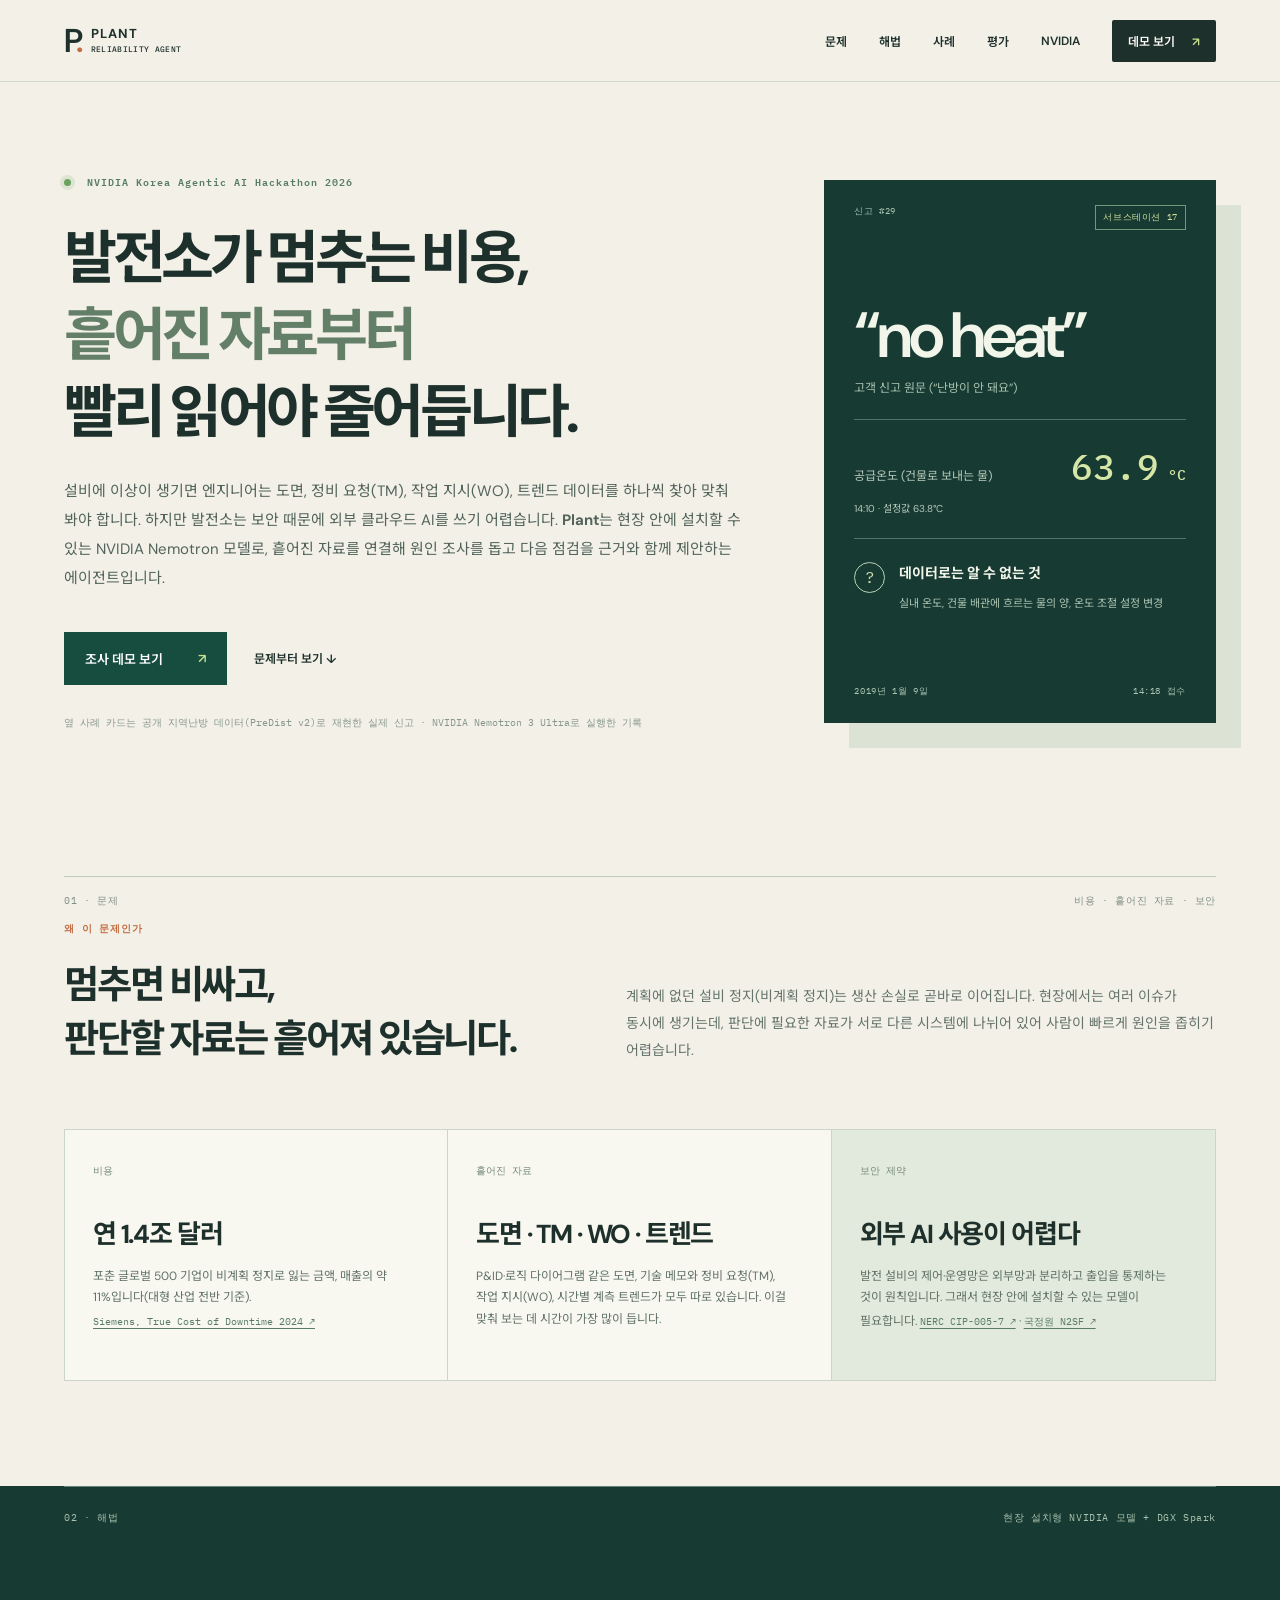
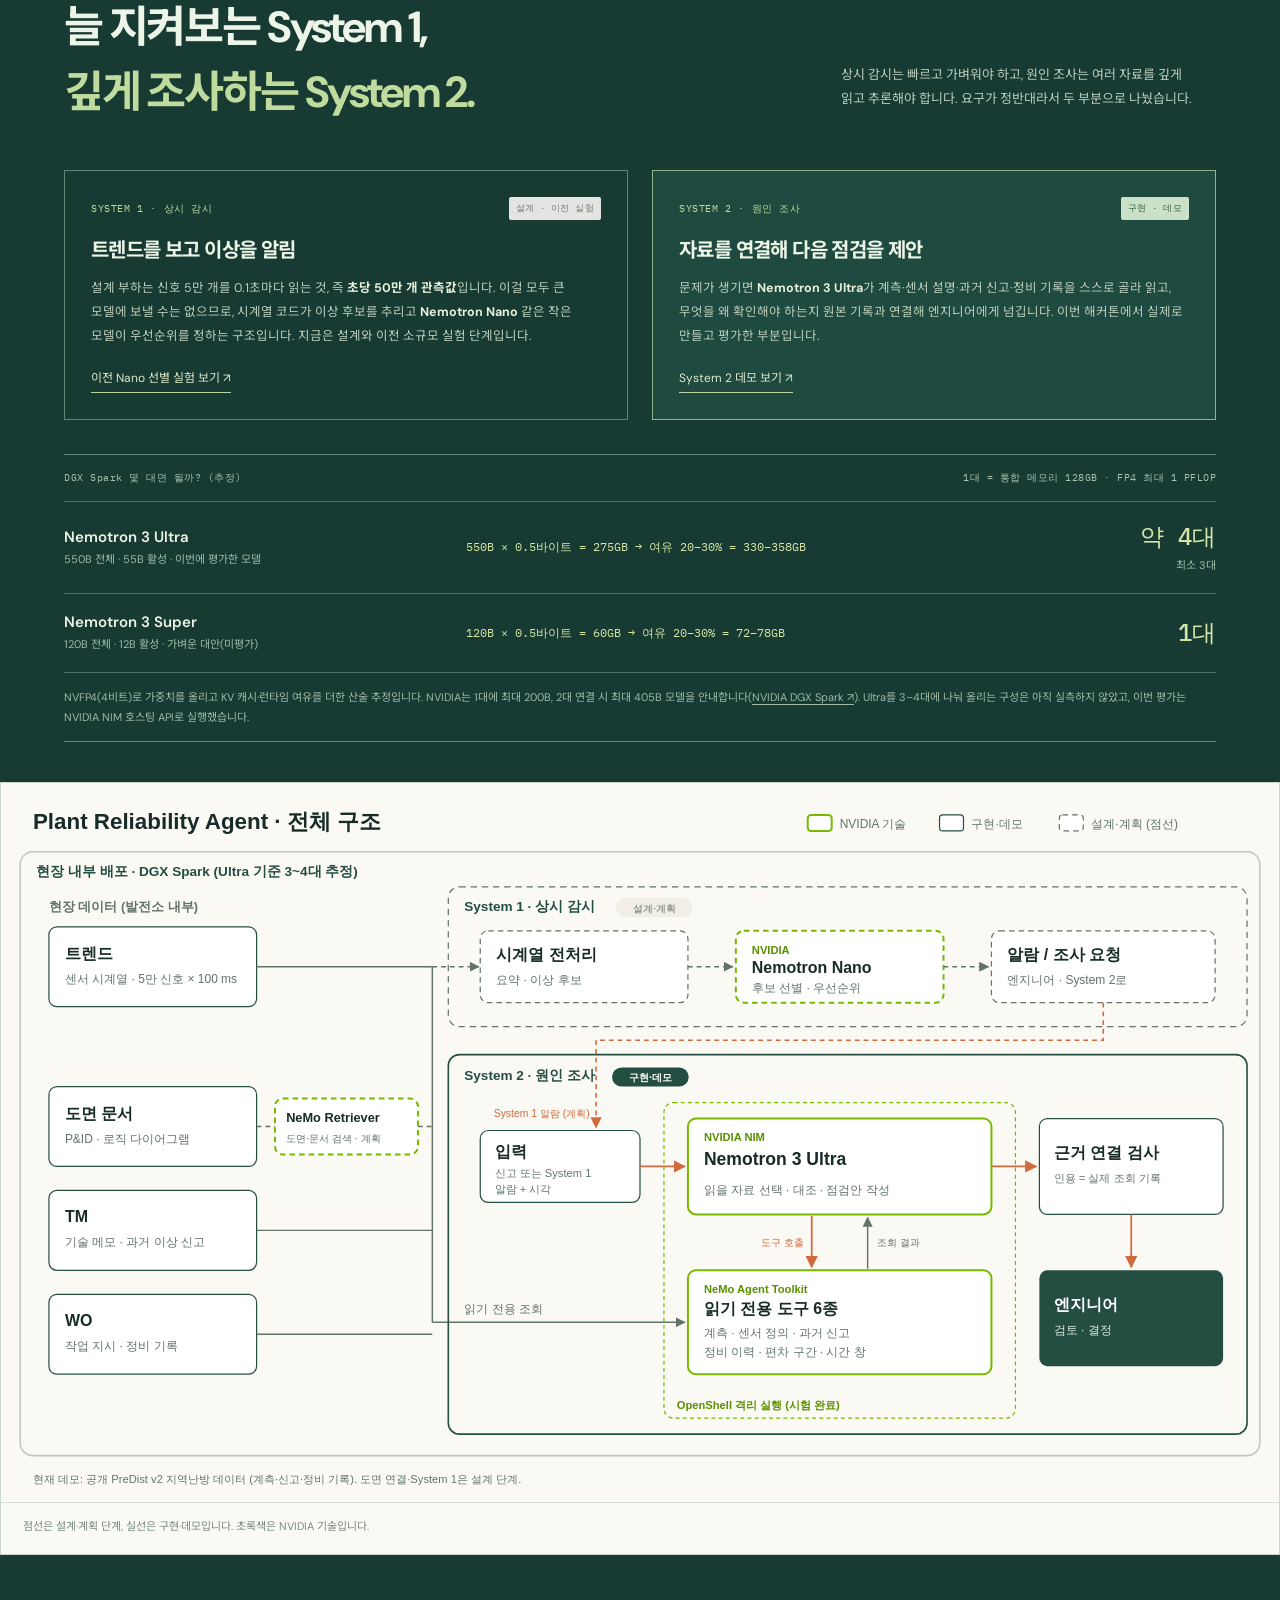
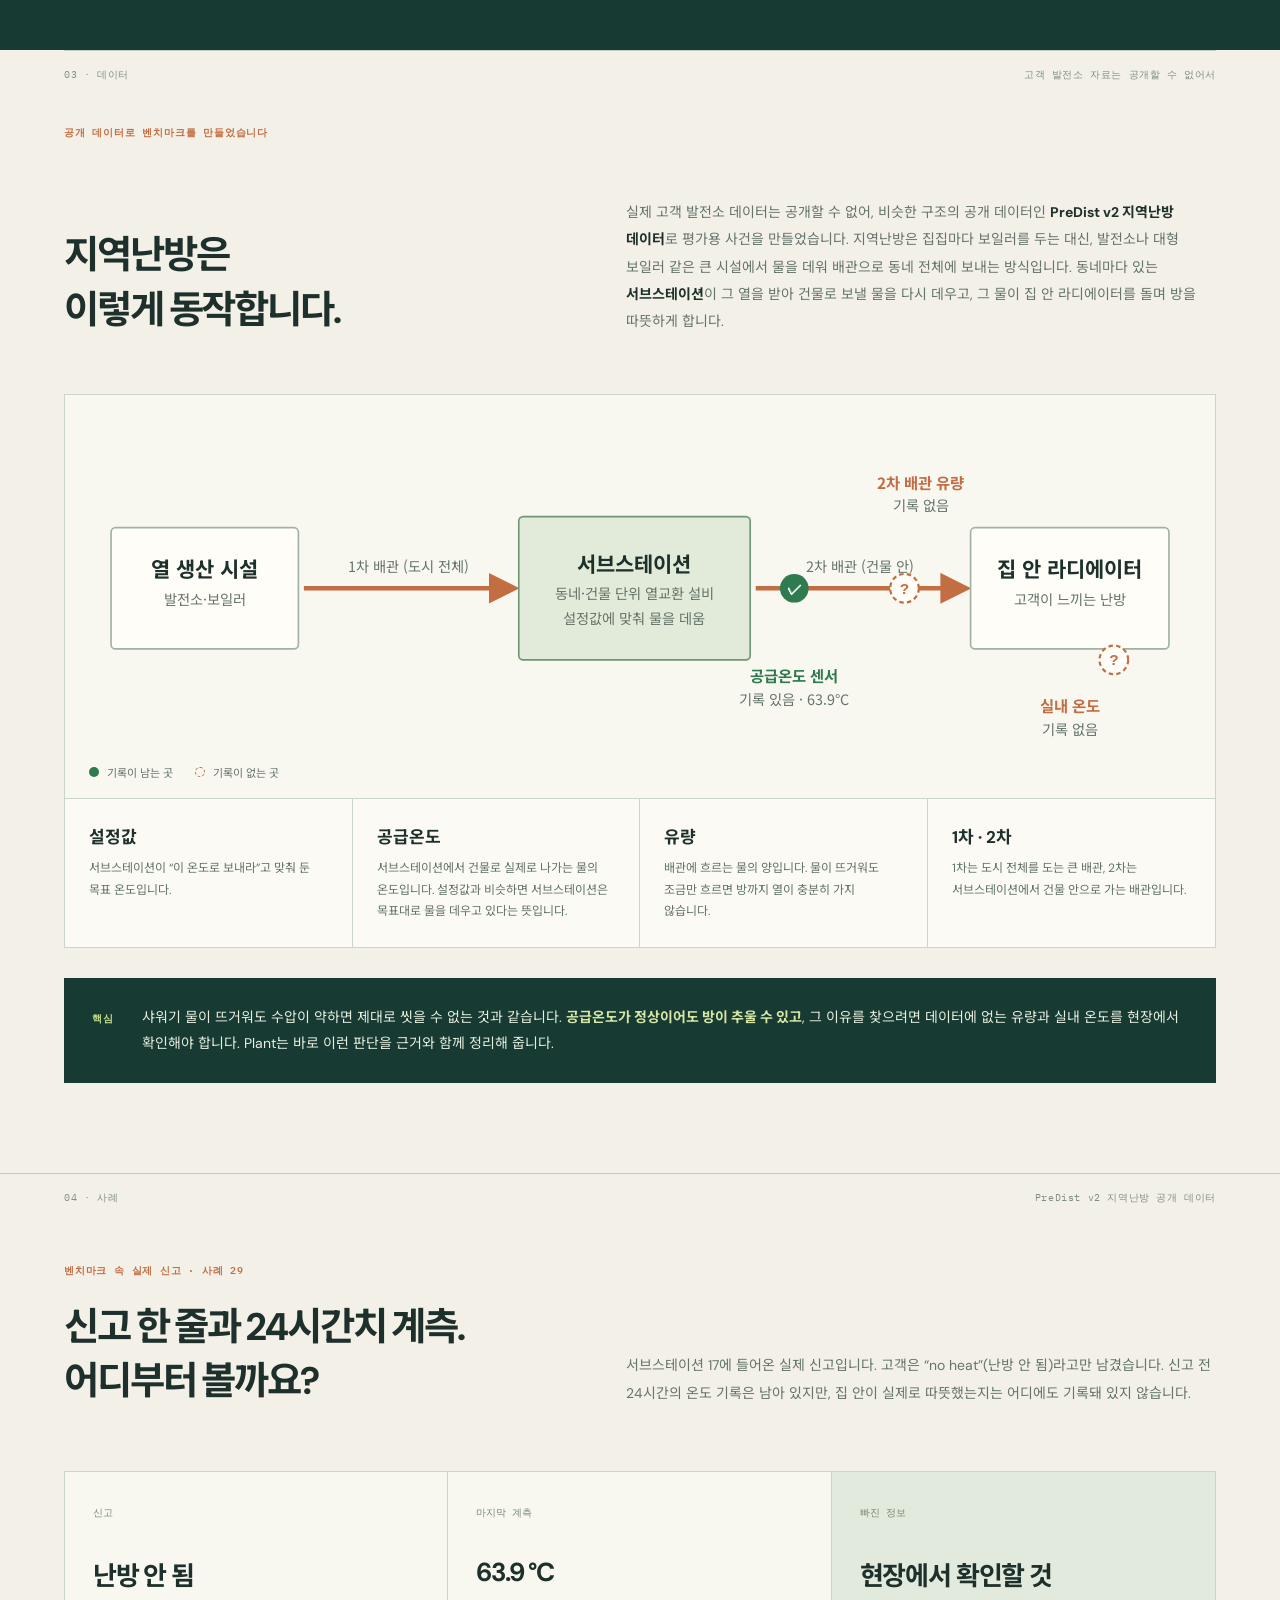
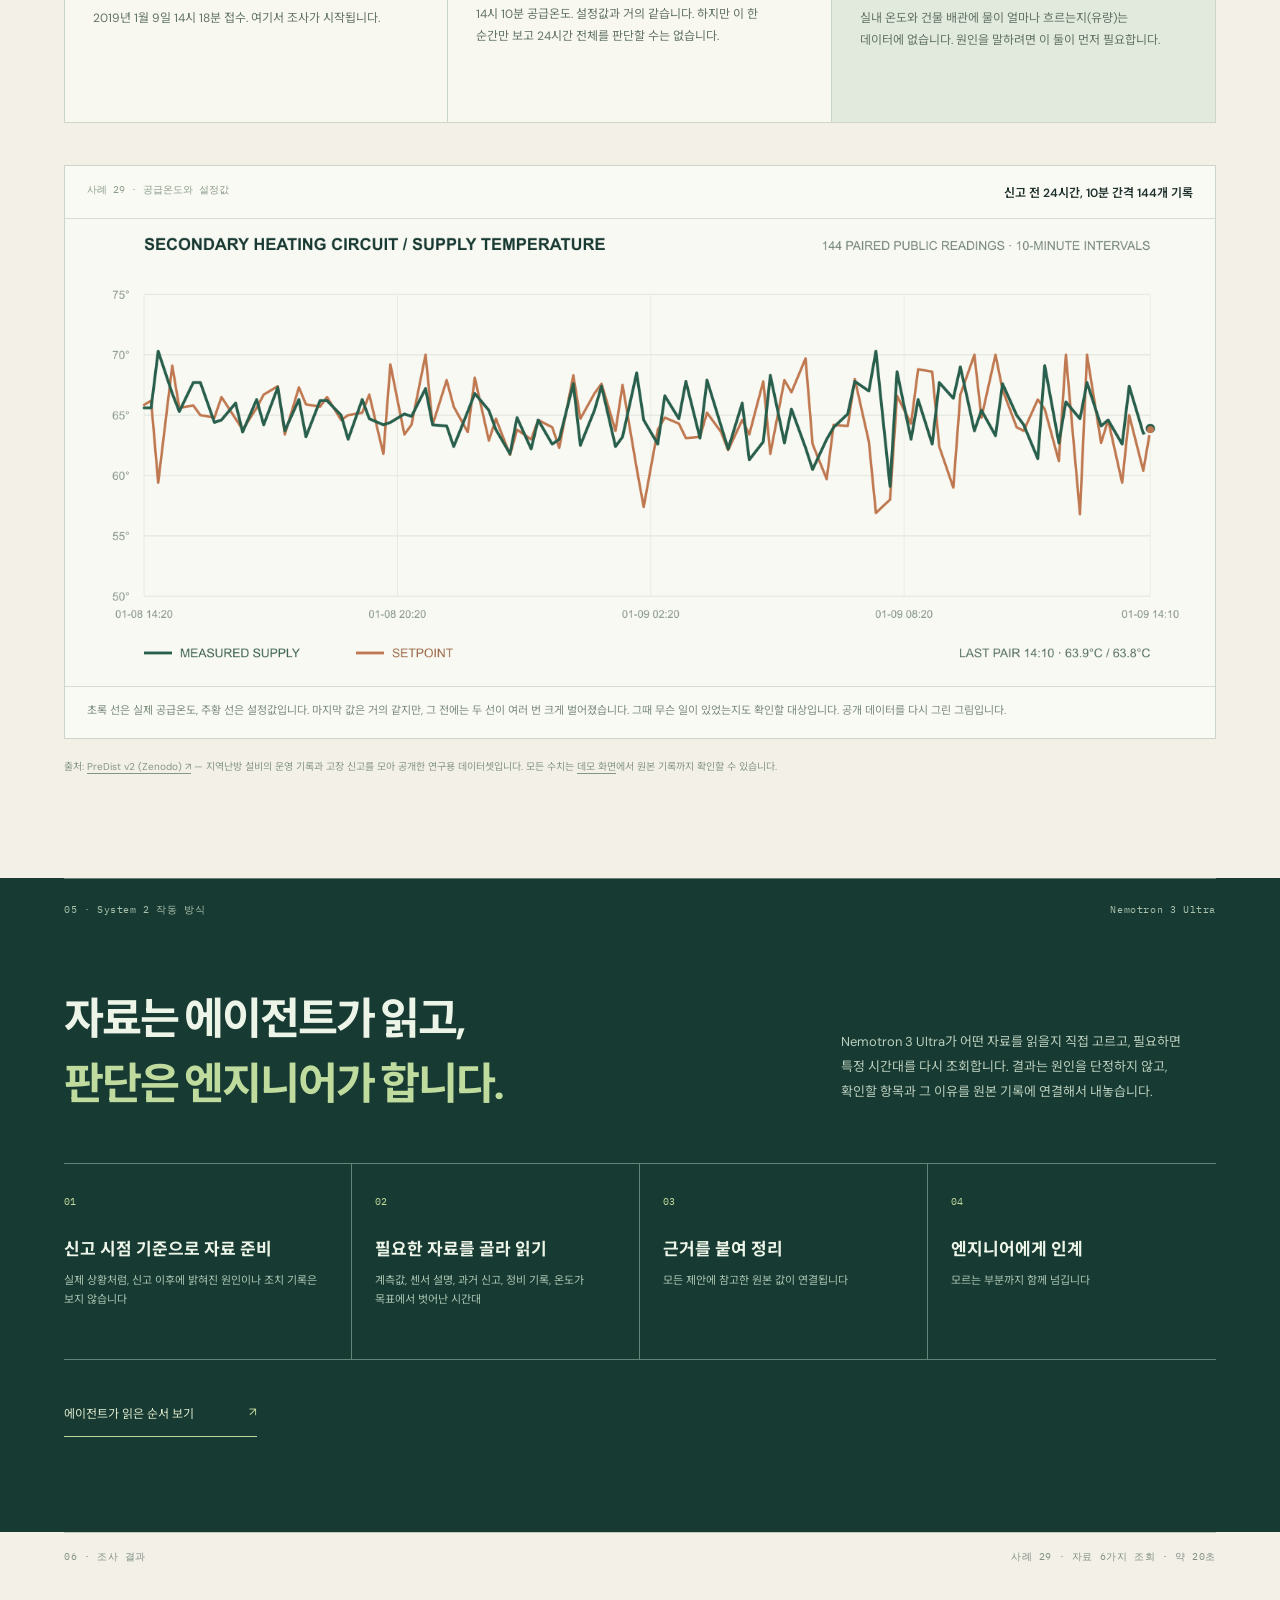
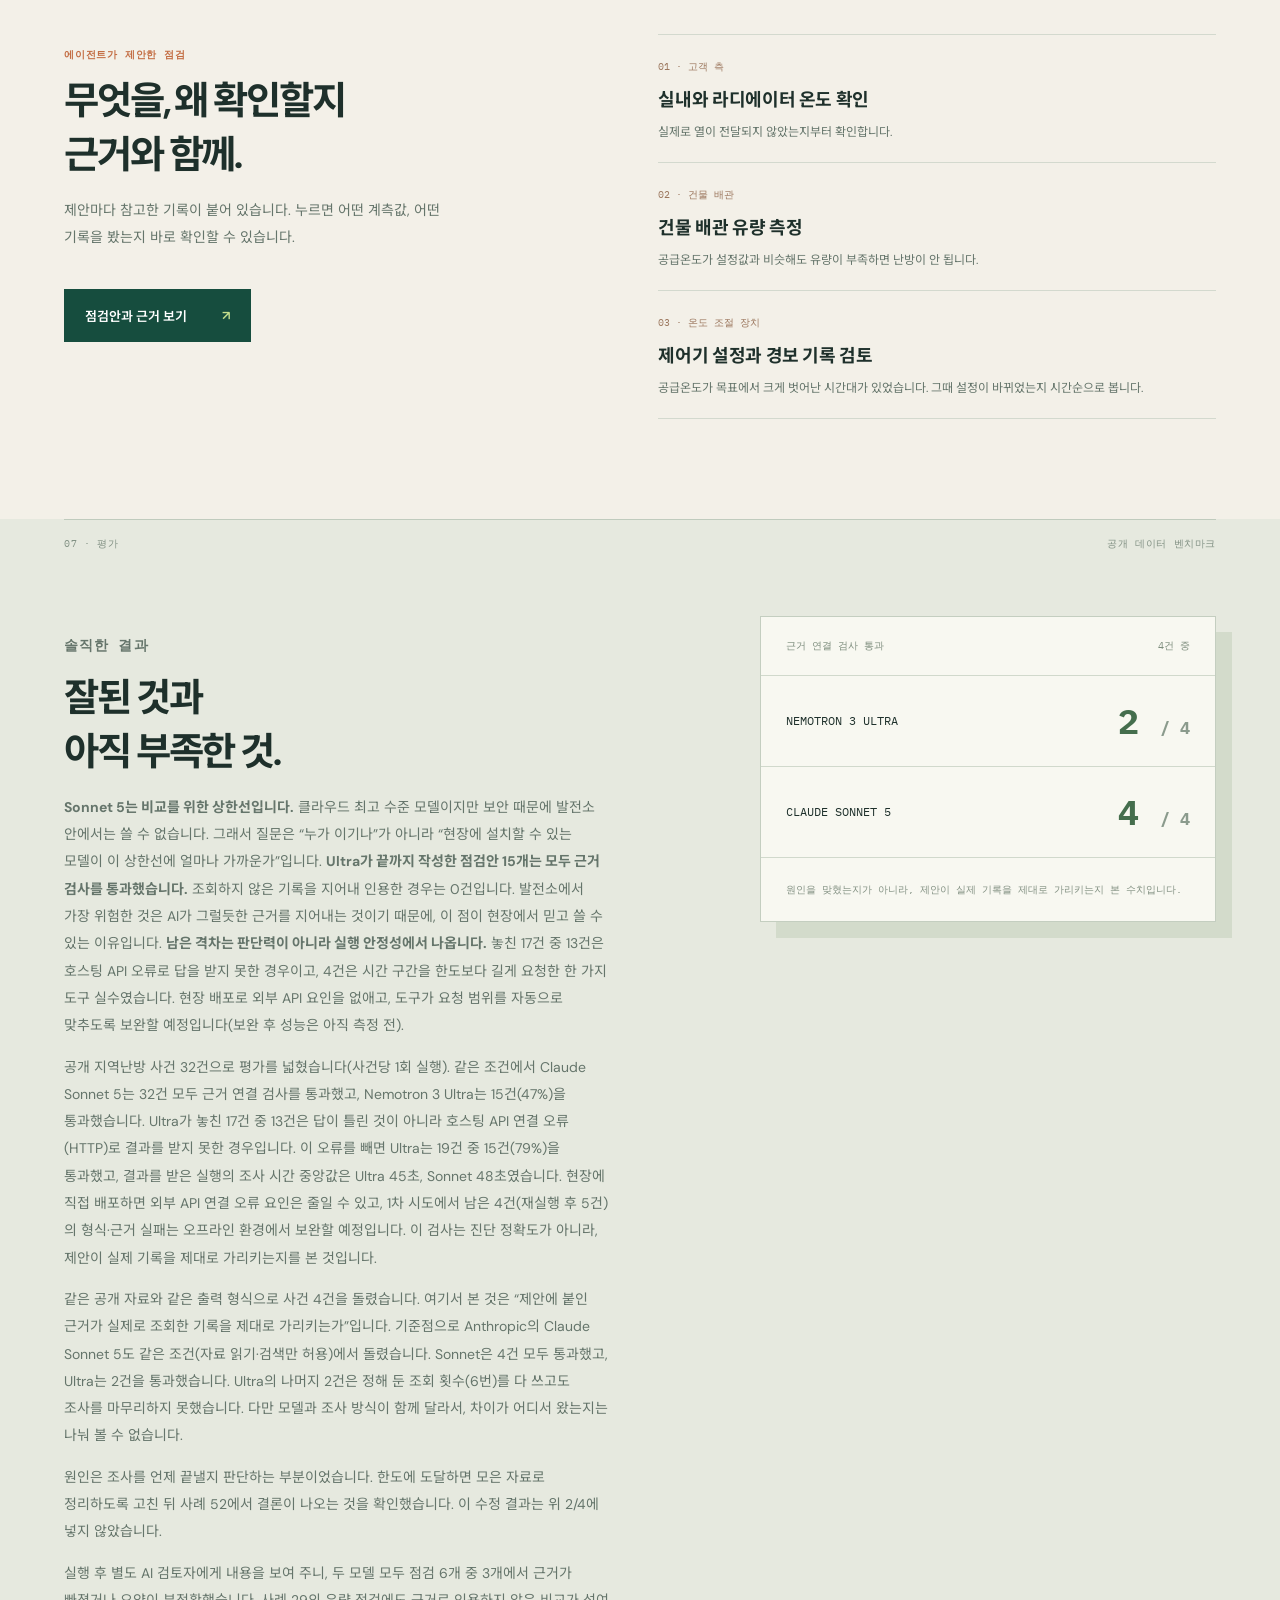
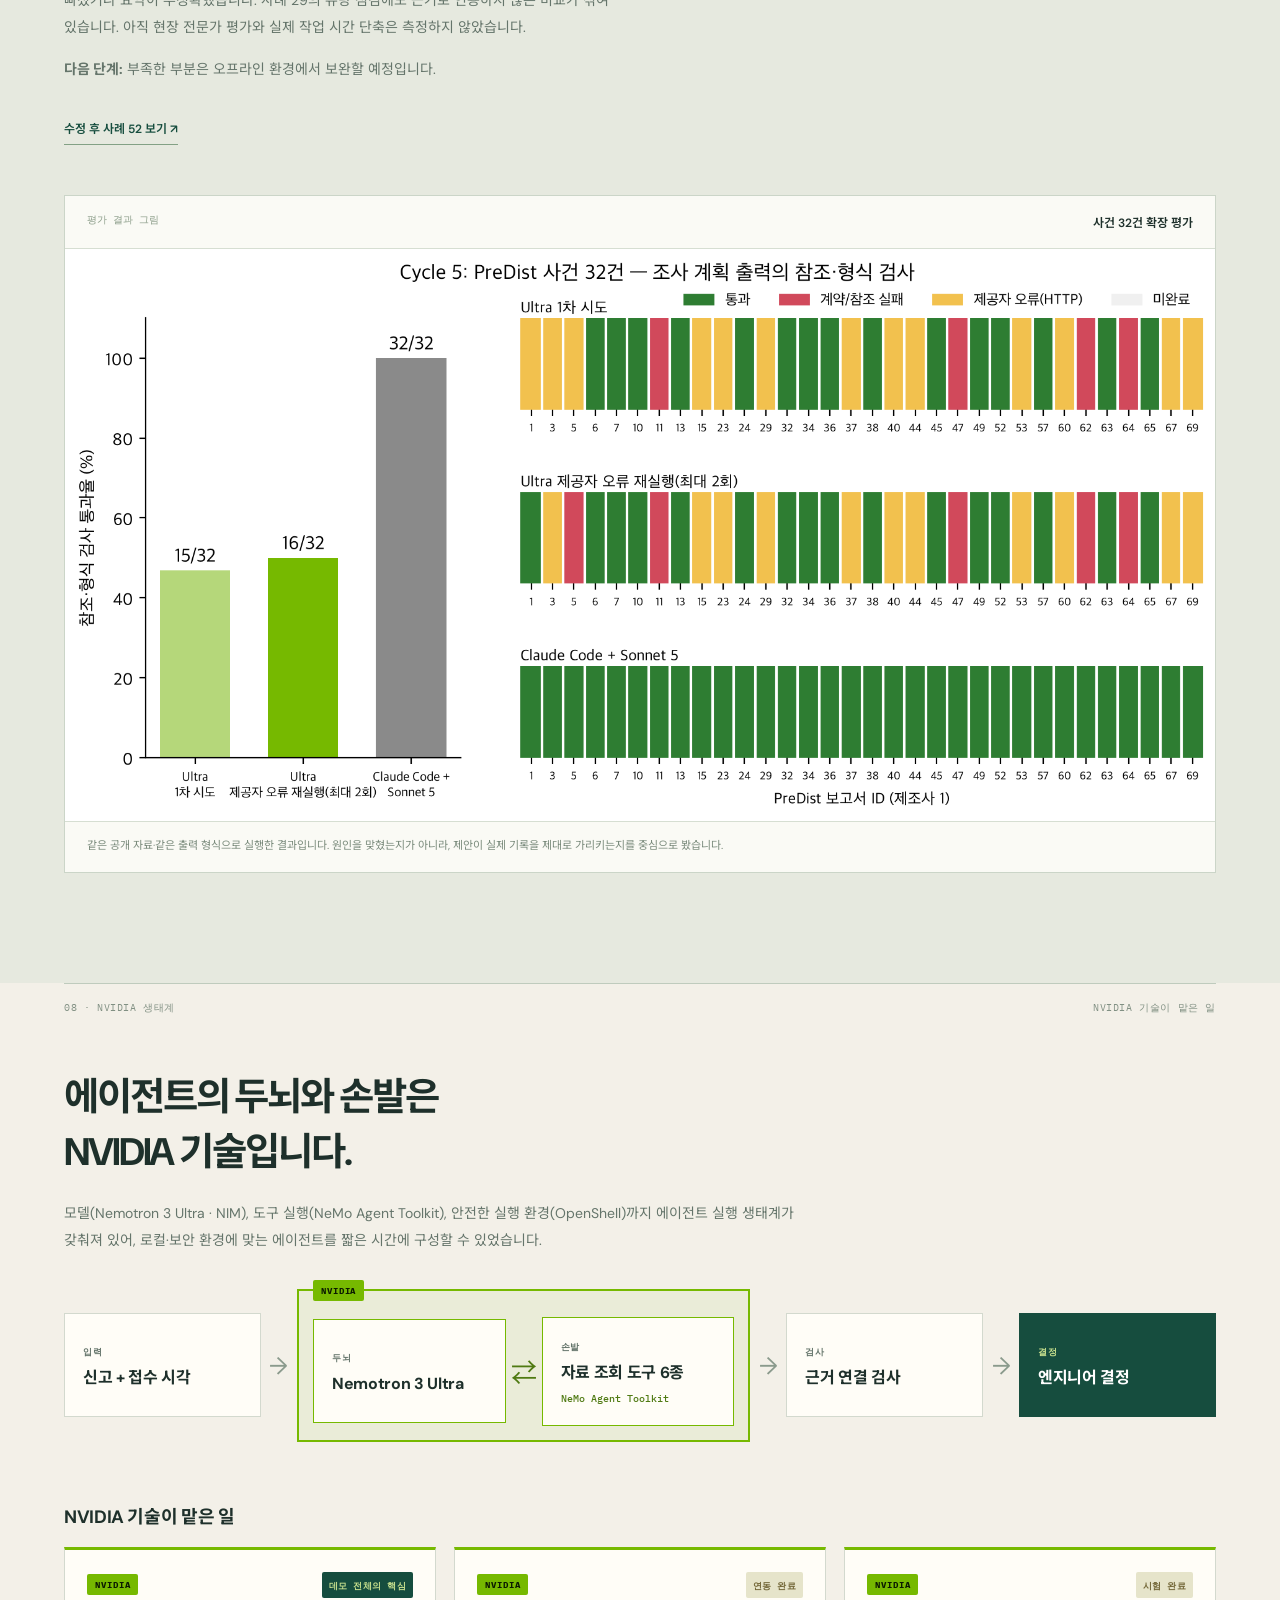
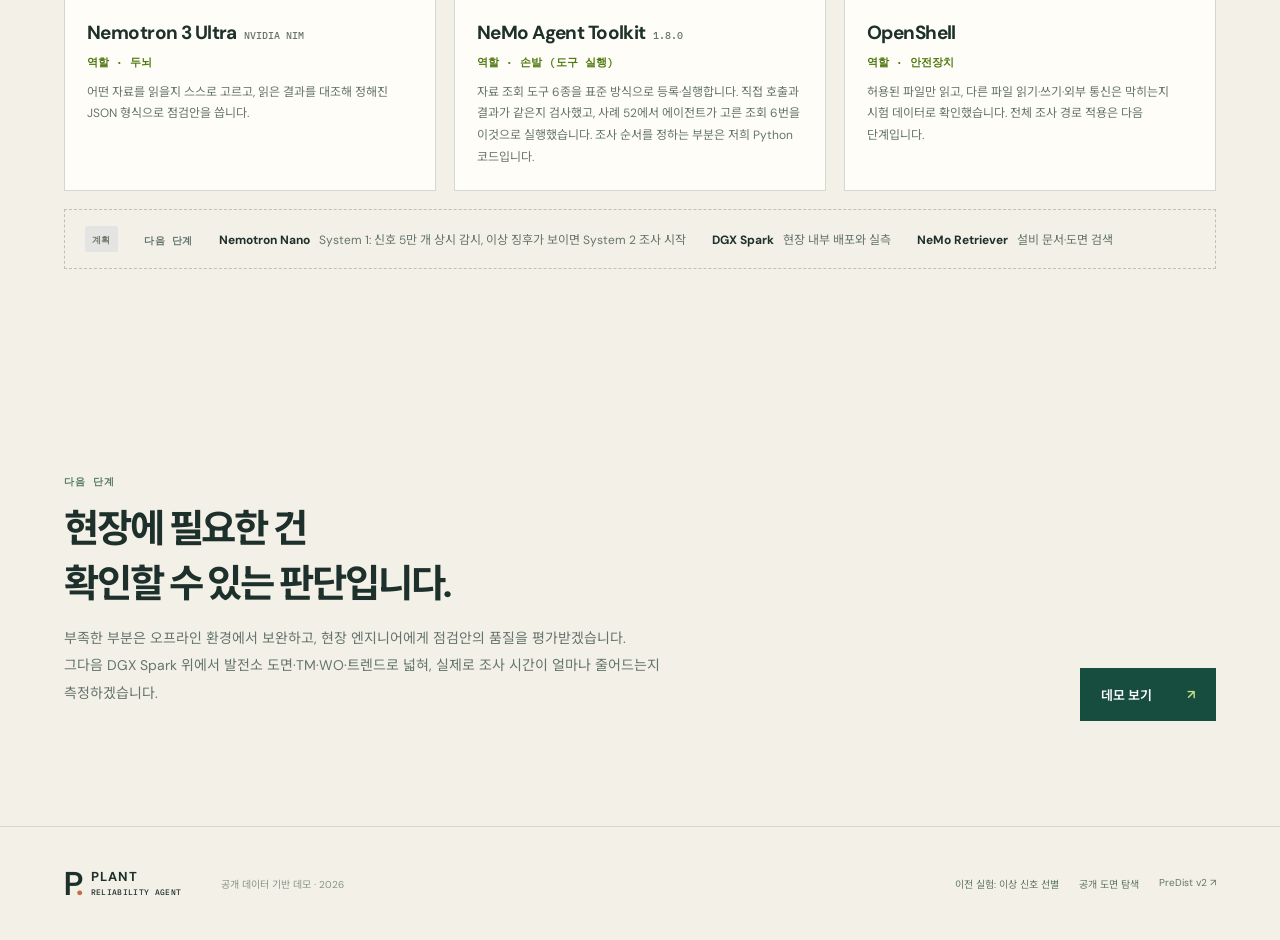
==== commit 18566256: "Add full System 1/System 2 architecture diagram Co-Authored-By: Claude Opus 5.5 <noreply@anthropic.c" ====
--- a/web/index.html
+++ b/web/index.html
@@ -4,7 +4,7 @@
 <main>
 <section class="hero wrap"><div class="hero-copy"><p class="eyebrow"><span class="pulse"></span> NVIDIA Korea Agentic AI Hackathon 2026</p><h1>발전소가 멈추는 비용,<br><em>흩어진 자료부터</em><br>빨리 읽어야 줄어듭니다.</h1><p class="hero-lead">설비에 이상이 생기면 엔지니어는 도면, 정비 요청(TM), 작업 지시(WO), 트렌드 데이터를 하나씩 찾아 맞춰 봐야 합니다. 하지만 발전소는 보안 때문에 외부 클라우드 AI를 쓰기 어렵습니다. <b>Plant</b>는 현장 안에 설치할 수 있는 NVIDIA Nemotron 모델로, 흩어진 자료를 연결해 원인 조사를 돕고 다음 점검을 근거와 함께 제안하는 에이전트입니다.</p><div class="hero-actions"><a class="button-primary" href="system2.html">조사 데모 보기 <span>↗</span></a><a class="text-link" href="#problem">문제부터 보기 ↓</a></div><p class="scope">옆 사례 카드는 공개 지역난방 데이터(PreDist v2)로 재현한 실제 신고 · NVIDIA Nemotron 3 Ultra로 실행한 기록</p></div><div class="hero-visual"><div class="visual-top"><span>신고 #29</span><span class="live-pill">서브스테이션 17</span></div><div class="visual-question">“no heat”<span>고객 신고 원문 (“난방이 안 돼요”)</span></div><div class="visual-rule"></div><div class="reading"><span>공급온도 (건물로 보내는 물)</span><strong>63.9<small> °C</small></strong><span>14:10 · 설정값 63.8°C</span></div><div class="visual-rule"></div><div class="visual-outcome"><span class="round-icon">?</span><div><b>데이터로는 알 수 없는 것</b><p>실내 온도, 건물 배관에 흐르는 물의 양, 온도 조절 설정 변경</p></div></div><div class="visual-footer"><span>2019년 1월 9일</span><span>14:18 접수</span></div></div></section>
 <section class="case-section wrap" id="problem"><div class="section-line"><span>01 · 문제</span><span>비용 · 흩어진 자료 · 보안</span></div><div class="case-intro"><p class="kicker">왜 이 문제인가</p><h2>멈추면 비싸고,<br>판단할 자료는 흩어져 있습니다.</h2><p>계획에 없던 설비 정지(비계획 정지)는 생산 손실로 곧바로 이어집니다. 현장에서는 여러 이슈가 동시에 생기는데, 판단에 필요한 자료가 서로 다른 시스템에 나뉘어 있어 사람이 빠르게 원인을 좁히기 어렵습니다.</p></div><div class="case-evidence"><div class="evidence-item"><span class="evidence-index">비용</span><strong>연 1.4조 달러</strong><p>포춘 글로벌 500 기업이 비계획 정지로 잃는 금액, 매출의 약 11%입니다(대형 산업 전반 기준). <a class="src" href="https://www.automation.com/article/white-paper-true-costs-downtime-2024" target="_blank" rel="noreferrer">Siemens, True Cost of Downtime 2024 ↗</a></p></div><div class="evidence-item"><span class="evidence-index">흩어진 자료</span><strong>도면 · TM · WO · 트렌드</strong><p>P&amp;ID·로직 다이어그램 같은 도면, 기술 메모와 정비 요청(TM), 작업 지시(WO), 시간별 계측 트렌드가 모두 따로 있습니다. 이걸 맞춰 보는 데 시간이 가장 많이 듭니다.</p></div><div class="evidence-item dark"><span class="evidence-index">보안 제약</span><strong>외부 AI 사용이 어렵다</strong><p>발전 설비의 제어·운영망은 외부망과 분리하고 출입을 통제하는 것이 원칙입니다. 그래서 현장 안에 설치할 수 있는 모델이 필요합니다. <a class="src" href="https://www.nerc.com/globalassets/standards/reliability-standards/cip/cip-005-7.pdf" target="_blank" rel="noreferrer">NERC CIP-005-7 ↗</a> · <a class="src" href="https://www.nis.go.kr/CM/1_4/view.do?seq=373" target="_blank" rel="noreferrer">국정원 N2SF ↗</a></p></div></div></section>
-<section class="dark-section" id="solution"><div class="wrap"><div class="section-line inverse"><span>02 · 해법</span><span>현장 설치형 NVIDIA 모델 + DGX Spark</span></div><div class="method-header"><h2>늘 지켜보는 System 1,<br><em>깊게 조사하는 System 2.</em></h2><p>상시 감시는 빠르고 가벼워야 하고, 원인 조사는 여러 자료를 깊게 읽고 추론해야 합니다. 요구가 정반대라서 두 부분으로 나눴습니다.</p></div><div class="sys-grid"><article class="sys-card"><div class="sys-top"><span>SYSTEM 1 · 상시 감시</span><span class="tag proposed">설계 · 이전 실험</span></div><b>트렌드를 보고 이상을 알림</b><p>설계 부하는 신호 5만 개를 0.1초마다 읽는 것, 즉 <b>초당 50만 개 관측값</b>입니다. 이걸 모두 큰 모델에 보낼 수는 없으므로, 시계열 코드가 이상 후보를 추리고 <b>Nemotron Nano</b> 같은 작은 모델이 우선순위를 정하는 구조입니다. 지금은 설계와 이전 소규모 실험 단계입니다.</p><a class="sys-link" href="investigation.html">이전 Nano 선별 실험 보기 ↗</a></article><article class="sys-card core"><div class="sys-top"><span>SYSTEM 2 · 원인 조사</span><span class="tag implemented">구현 · 데모</span></div><b>자료를 연결해 다음 점검을 제안</b><p>문제가 생기면 <b>Nemotron 3 Ultra</b>가 계측·센서 설명·과거 신고·정비 기록을 스스로 골라 읽고, 무엇을 왜 확인해야 하는지 원본 기록과 연결해 엔지니어에게 넘깁니다. 이번 해커톤에서 실제로 만들고 평가한 부분입니다.</p><a class="sys-link" href="system2.html">System 2 데모 보기 ↗</a></article></div><div class="sizing"><div class="sizing-head"><span>DGX Spark 몇 대면 될까? (추정)</span><span>1대 = 통합 메모리 128GB · FP4 최대 1 PFLOP</span></div><div class="sizing-row"><span>Nemotron 3 Ultra<small>550B 전체 · 55B 활성 · 이번에 평가한 모델</small></span><code>550B × 0.5바이트 = 275GB → 여유 20–30% = 330–358GB</code><strong>약 4대<small>최소 3대</small></strong></div><div class="sizing-row"><span>Nemotron 3 Super<small>120B 전체 · 12B 활성 · 가벼운 대안(미평가)</small></span><code>120B × 0.5바이트 = 60GB → 여유 20–30% = 72–78GB</code><strong>1대</strong></div><p class="sizing-foot">NVFP4(4비트)로 가중치를 올리고 KV 캐시·런타임 여유를 더한 산술 추정입니다. NVIDIA는 1대에 최대 200B, 2대 연결 시 최대 405B 모델을 안내합니다(<a href="https://www.nvidia.com/en-us/products/workstations/dgx-spark/" target="_blank" rel="noreferrer">NVIDIA DGX Spark ↗</a>). Ultra를 3–4대에 나눠 올리는 구성은 아직 실측하지 않았고, 이번 평가는 NVIDIA NIM 호스팅 API로 실행했습니다.</p></div></div></section>
+<section class="dark-section" id="solution"><div class="wrap"><div class="section-line inverse"><span>02 · 해법</span><span>현장 설치형 NVIDIA 모델 + DGX Spark</span></div><div class="method-header"><h2>늘 지켜보는 System 1,<br><em>깊게 조사하는 System 2.</em></h2><p>상시 감시는 빠르고 가벼워야 하고, 원인 조사는 여러 자료를 깊게 읽고 추론해야 합니다. 요구가 정반대라서 두 부분으로 나눴습니다.</p></div><div class="sys-grid"><article class="sys-card"><div class="sys-top"><span>SYSTEM 1 · 상시 감시</span><span class="tag proposed">설계 · 이전 실험</span></div><b>트렌드를 보고 이상을 알림</b><p>설계 부하는 신호 5만 개를 0.1초마다 읽는 것, 즉 <b>초당 50만 개 관측값</b>입니다. 이걸 모두 큰 모델에 보낼 수는 없으므로, 시계열 코드가 이상 후보를 추리고 <b>Nemotron Nano</b> 같은 작은 모델이 우선순위를 정하는 구조입니다. 지금은 설계와 이전 소규모 실험 단계입니다.</p><a class="sys-link" href="investigation.html">이전 Nano 선별 실험 보기 ↗</a></article><article class="sys-card core"><div class="sys-top"><span>SYSTEM 2 · 원인 조사</span><span class="tag implemented">구현 · 데모</span></div><b>자료를 연결해 다음 점검을 제안</b><p>문제가 생기면 <b>Nemotron 3 Ultra</b>가 계측·센서 설명·과거 신고·정비 기록을 스스로 골라 읽고, 무엇을 왜 확인해야 하는지 원본 기록과 연결해 엔지니어에게 넘깁니다. 이번 해커톤에서 실제로 만들고 평가한 부분입니다.</p><a class="sys-link" href="system2.html">System 2 데모 보기 ↗</a></article></div><div class="sizing"><div class="sizing-head"><span>DGX Spark 몇 대면 될까? (추정)</span><span>1대 = 통합 메모리 128GB · FP4 최대 1 PFLOP</span></div><div class="sizing-row"><span>Nemotron 3 Ultra<small>550B 전체 · 55B 활성 · 이번에 평가한 모델</small></span><code>550B × 0.5바이트 = 275GB → 여유 20–30% = 330–358GB</code><strong>약 4대<small>최소 3대</small></strong></div><div class="sizing-row"><span>Nemotron 3 Super<small>120B 전체 · 12B 활성 · 가벼운 대안(미평가)</small></span><code>120B × 0.5바이트 = 60GB → 여유 20–30% = 72–78GB</code><strong>1대</strong></div><p class="sizing-foot">NVFP4(4비트)로 가중치를 올리고 KV 캐시·런타임 여유를 더한 산술 추정입니다. NVIDIA는 1대에 최대 200B, 2대 연결 시 최대 405B 모델을 안내합니다(<a href="https://www.nvidia.com/en-us/products/workstations/dgx-spark/" target="_blank" rel="noreferrer">NVIDIA DGX Spark ↗</a>). Ultra를 3–4대에 나눠 올리는 구성은 아직 실측하지 않았고, 이번 평가는 NVIDIA NIM 호스팅 API로 실행했습니다.</p></div></div><figure class="case-figure" style="margin-top:40px"><img src="assets/architecture.svg" alt="전체 구조: 현장 데이터(도면 P&amp;ID·로직, TM, WO, 트렌드)가 System 1 상시 감시(설계·계획)와 System 2 원인 조사(구현·데모)로 연결되고, System 2에서는 Nemotron 3 Ultra가 NeMo Agent Toolkit 도구 6종으로 자료를 읽어 근거 연결 검사를 거쳐 엔지니어에게 점검안을 넘긴다." style="width:100%;height:auto"><figcaption>점선은 설계·계획 단계, 실선은 구현·데모입니다. 초록색은 NVIDIA 기술입니다.</figcaption></figure></section>
 <section class="primer wrap" id="primer"><div class="section-line"><span>03 · 데이터</span><span>고객 발전소 자료는 공개할 수 없어서</span></div><p class="kicker primer-kicker">공개 데이터로 벤치마크를 만들었습니다</p><div class="primer-head"><h2>지역난방은<br>이렇게 동작합니다.</h2><p>실제 고객 발전소 데이터는 공개할 수 없어, 비슷한 구조의 공개 데이터인 <b>PreDist v2 지역난방 데이터</b>로 평가용 사건을 만들었습니다. 지역난방은 집집마다 보일러를 두는 대신, 발전소나 대형 보일러 같은 큰 시설에서 물을 데워 배관으로 동네 전체에 보내는 방식입니다. 동네마다 있는 <b>서브스테이션</b>이 그 열을 받아 건물로 보낼 물을 다시 데우고, 그 물이 집 안 라디에이터를 돌며 방을 따뜻하게 합니다.</p></div><figure class="primer-figure"><svg class="dh-diagram" viewBox="0 0 1000 300" role="img" aria-label="지역난방 구조: 열 생산 시설에서 뜨거운 물이 1차 배관으로 동네 열교환 설비까지 오고, 열교환 설비에서 데운 물이 2차 배관으로 건물 라디에이터까지 간다. 공급온도 센서는 열교환 설비 출구에 있고, 실내 온도와 2차 배관 유량은 기록되지 않는다.">
 <defs><marker id="ar" viewBox="0 0 10 10" refX="8" refY="5" markerWidth="7" markerHeight="7" orient="auto"><path d="M0 0L10 5L0 10z" fill="#c36d43"/></marker></defs>
 <rect x="20" y="95" width="170" height="110" rx="4" class="dh-box"/><text x="105" y="140" class="dh-t">열 생산 시설</text><text x="105" y="165" class="dh-s">발전소·보일러</text>
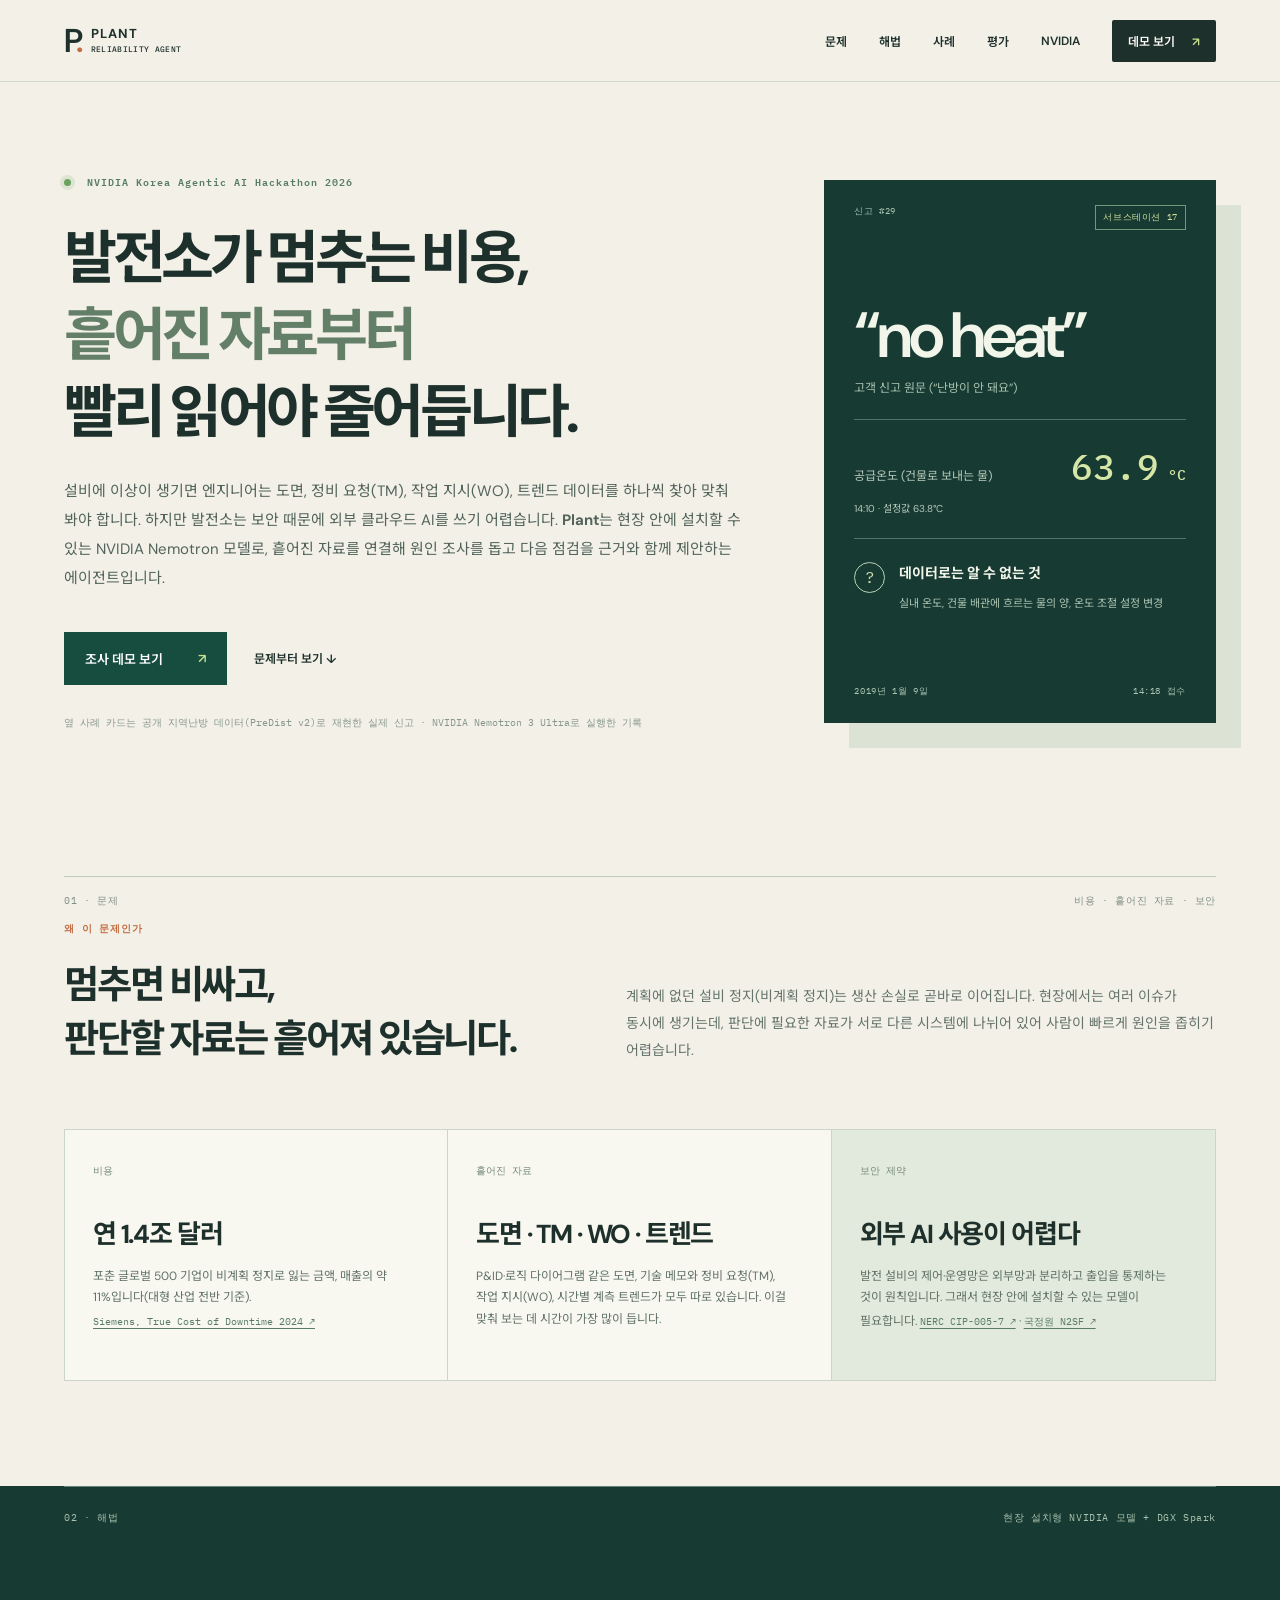
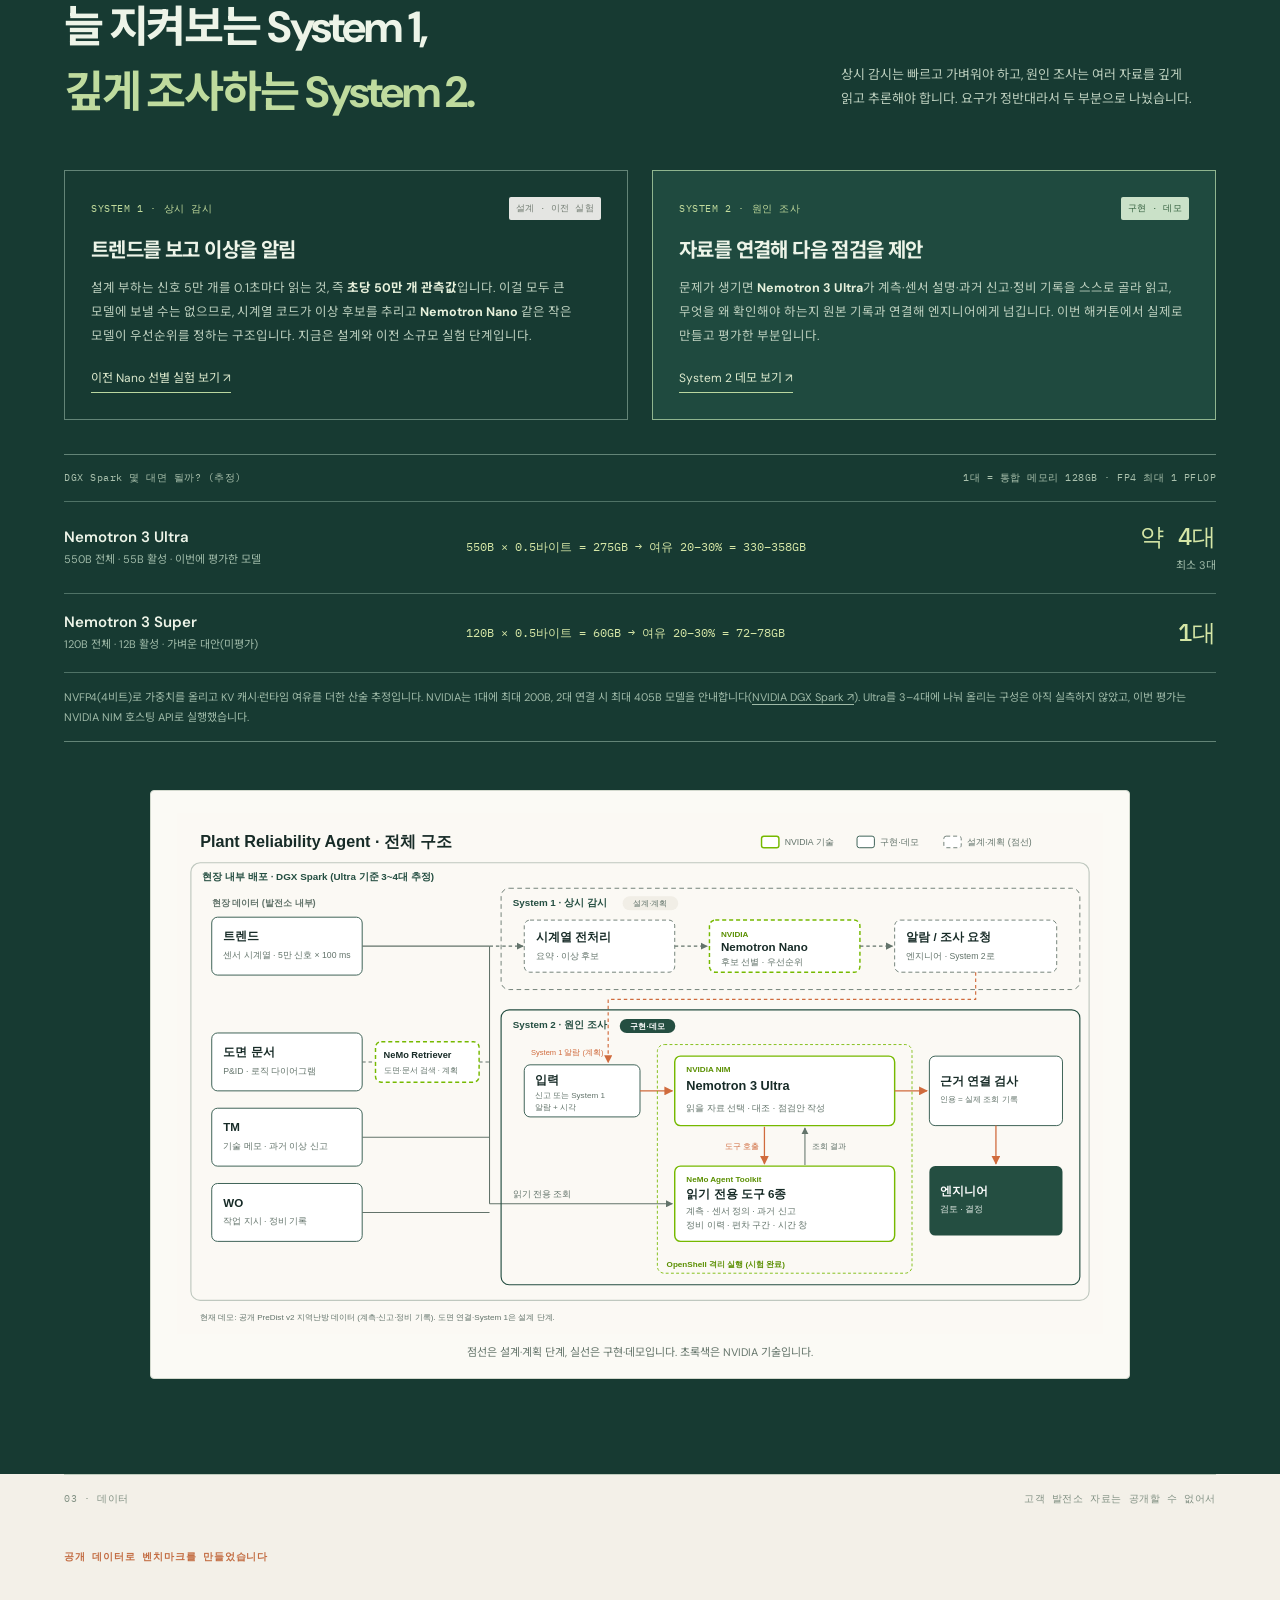
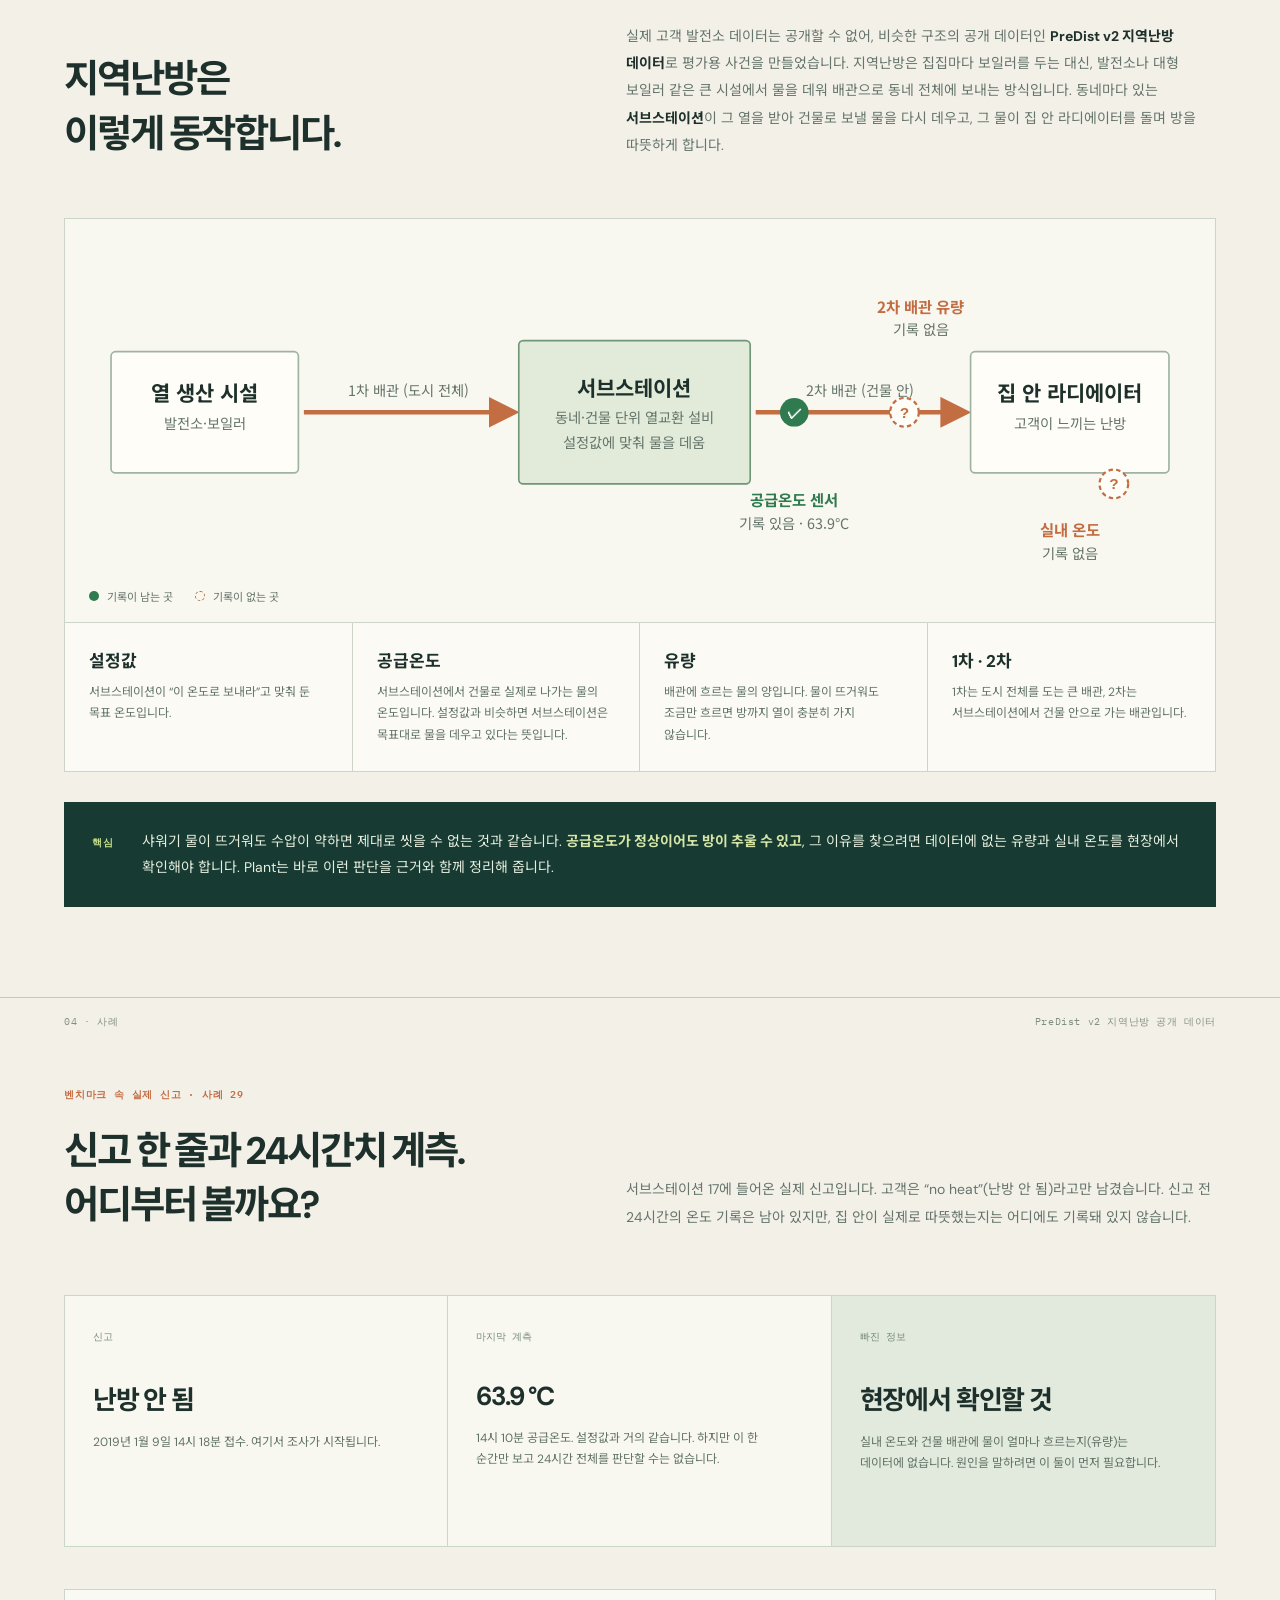
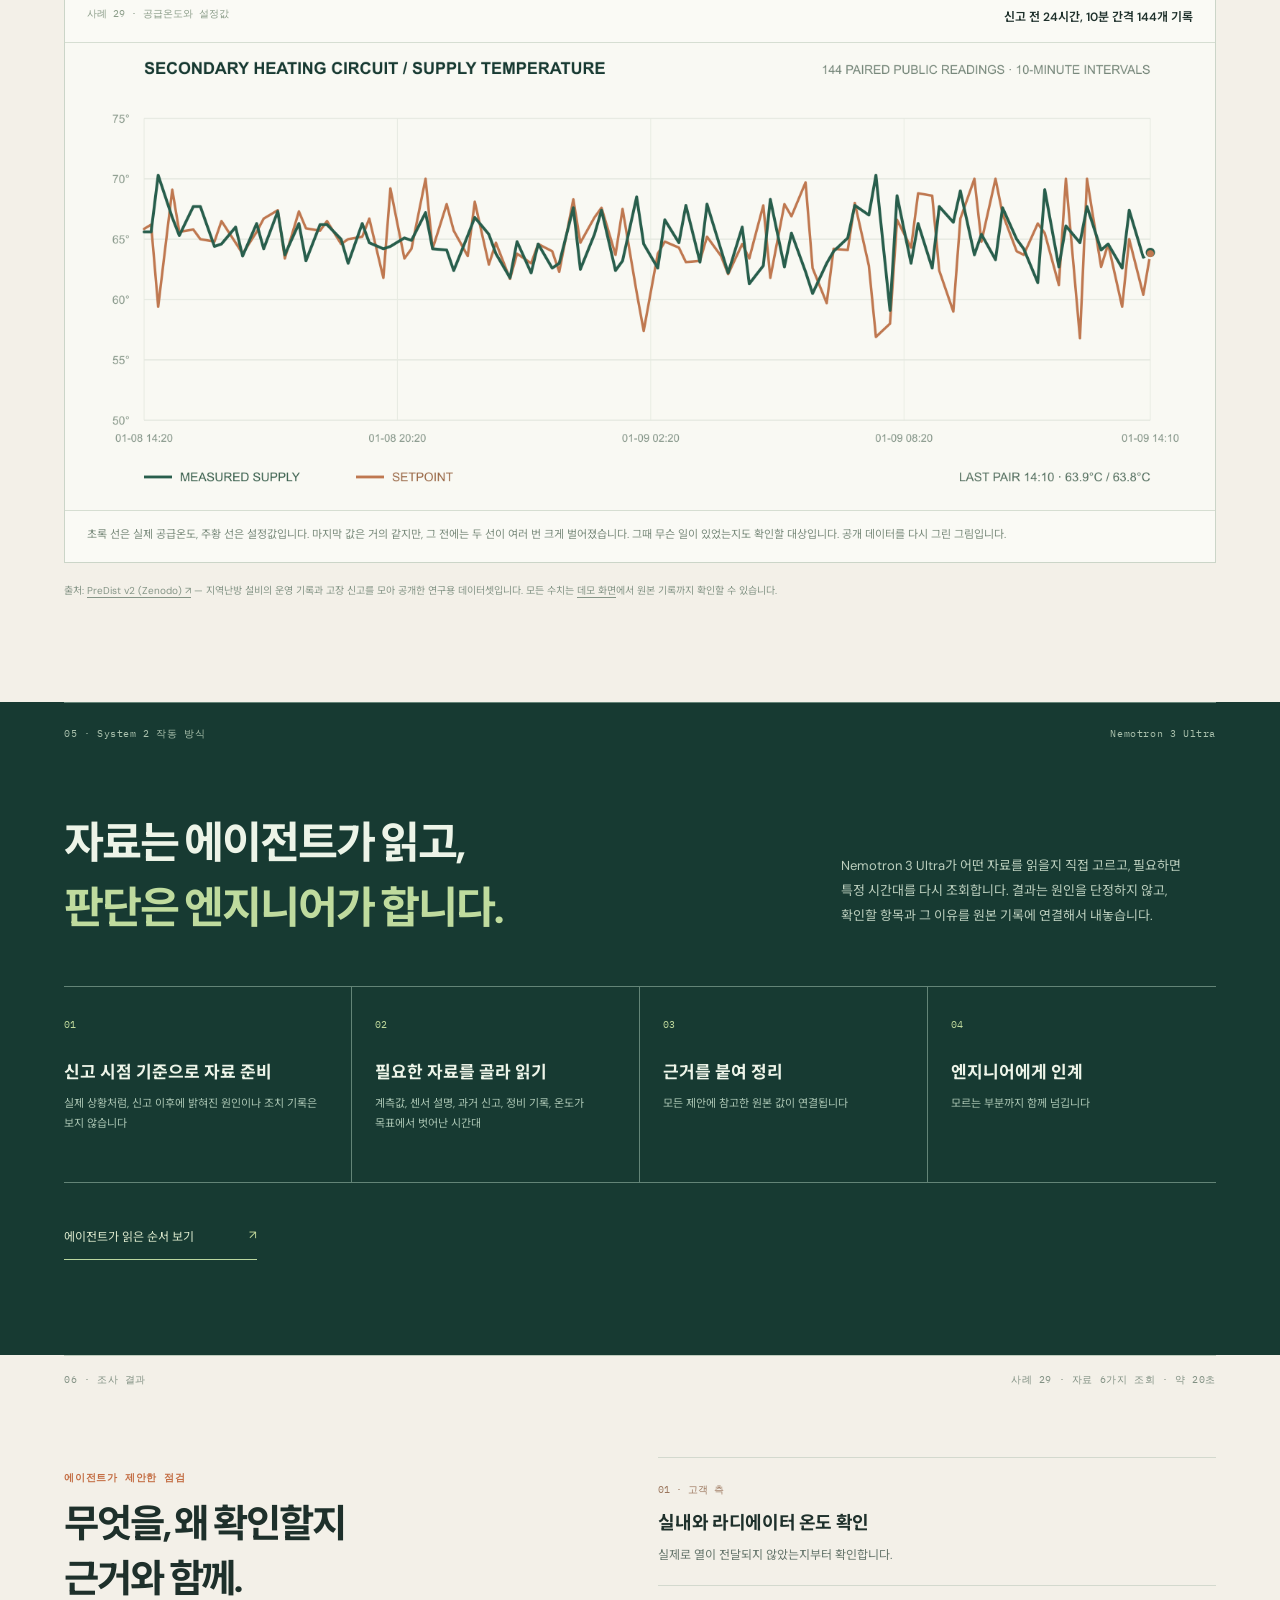
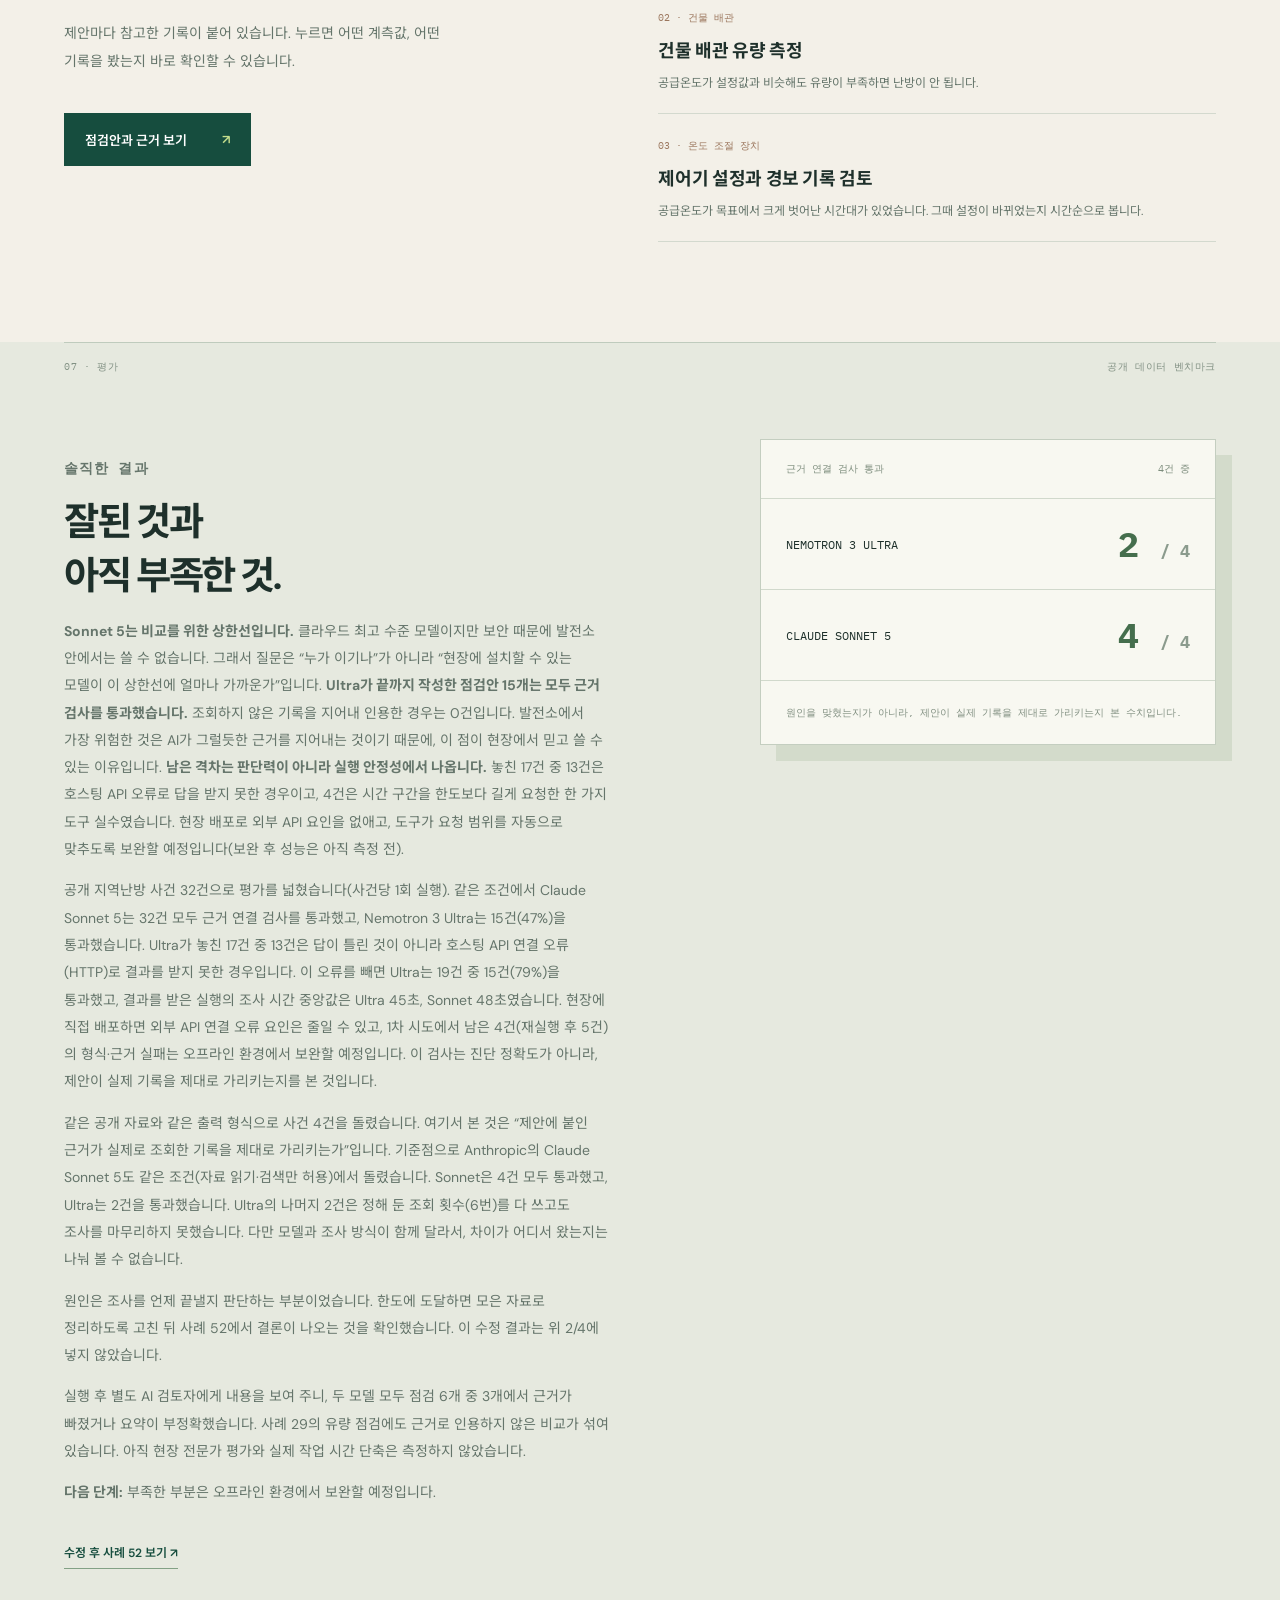
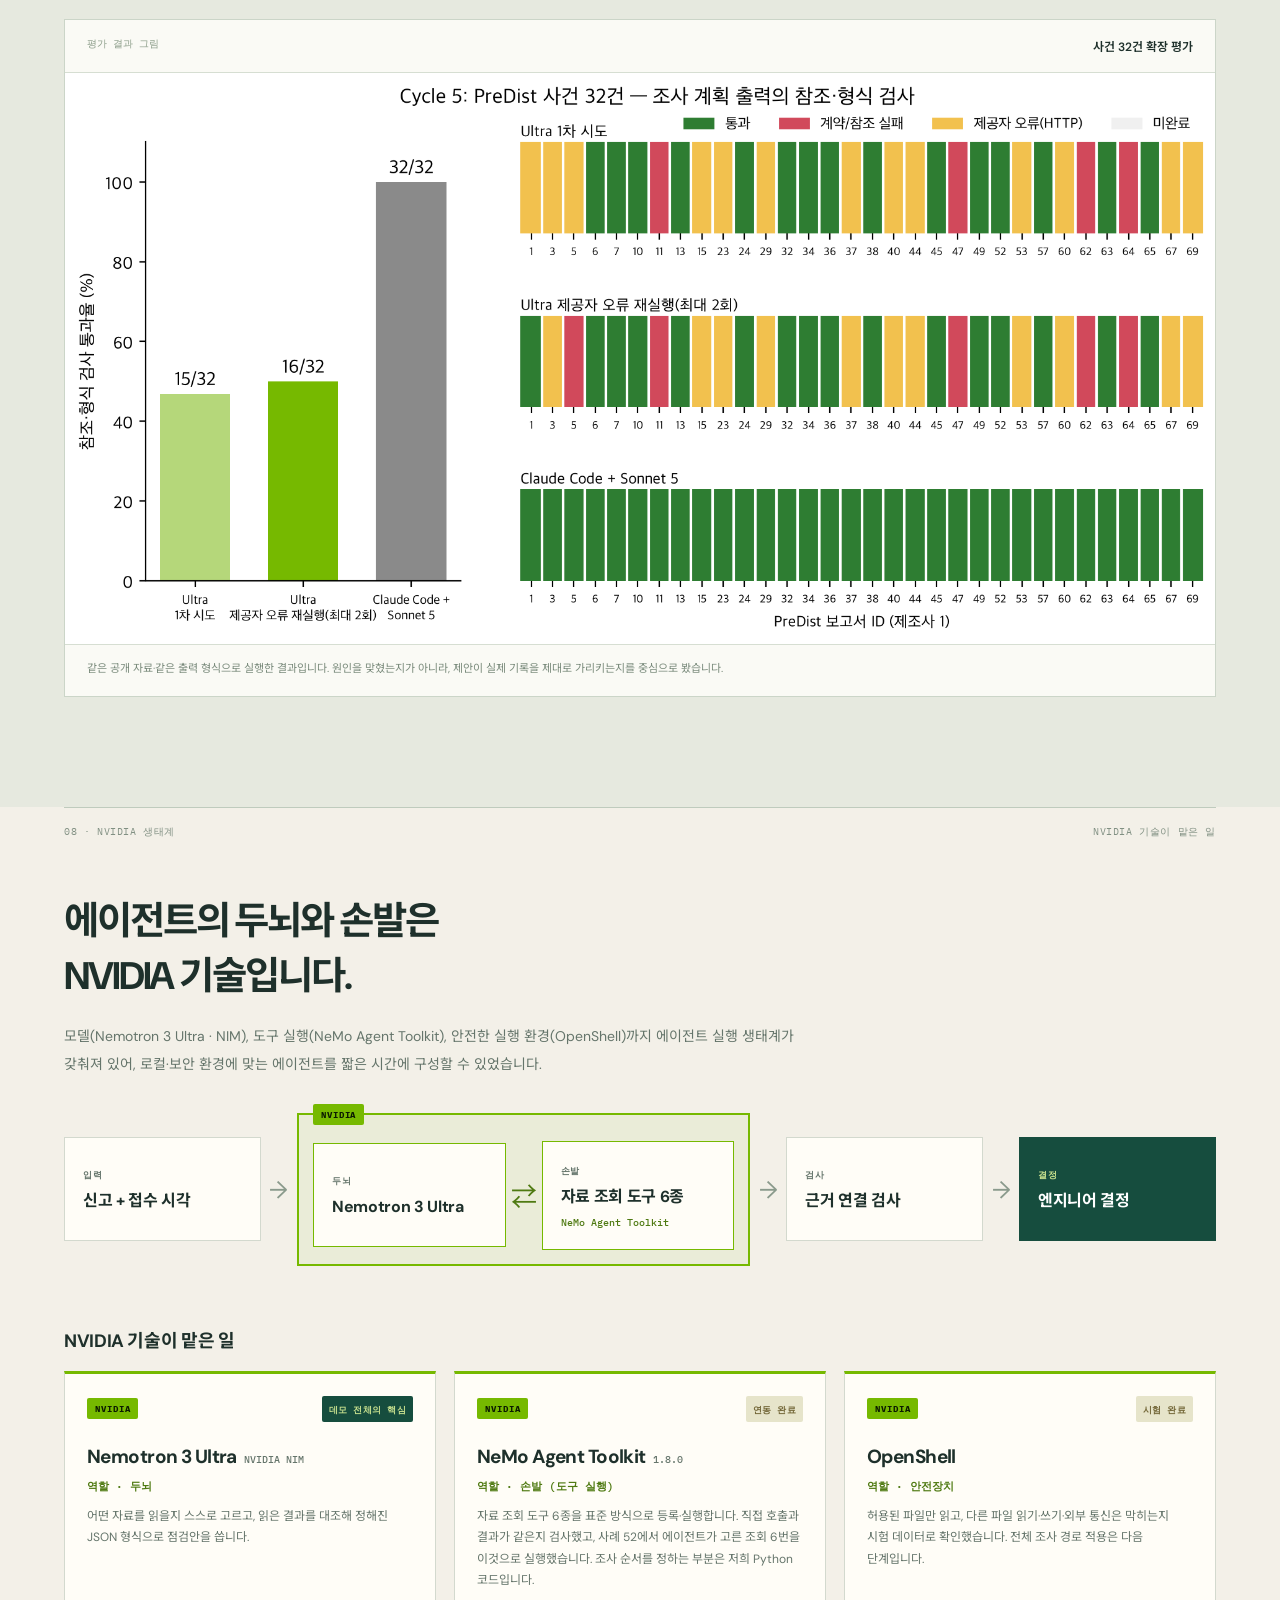
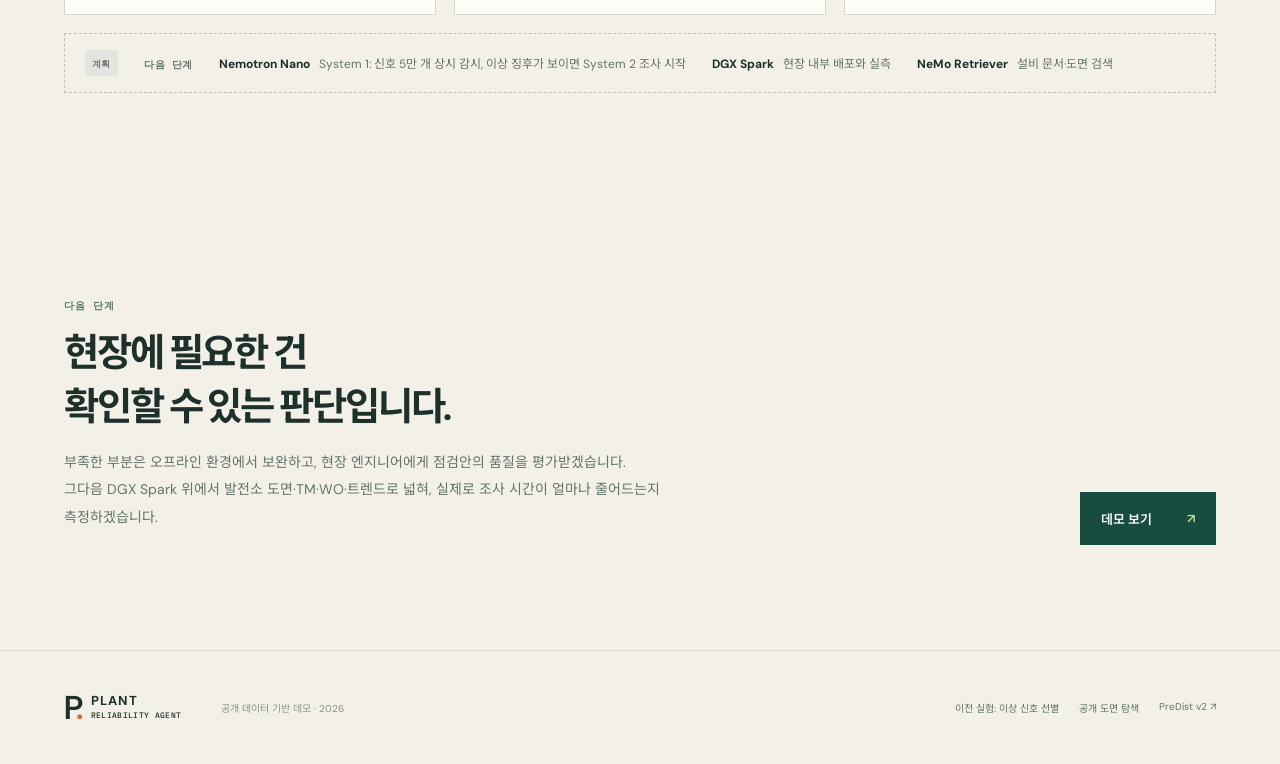
==== commit 562ec530: "Fit architecture diagram and retry throttled NVIDIA API calls Co-Authored-By: Claude Opus 5.5 <norep" ====
--- a/web/index.html
+++ b/web/index.html
@@ -4,7 +4,7 @@
 <main>
 <section class="hero wrap"><div class="hero-copy"><p class="eyebrow"><span class="pulse"></span> NVIDIA Korea Agentic AI Hackathon 2026</p><h1>발전소가 멈추는 비용,<br><em>흩어진 자료부터</em><br>빨리 읽어야 줄어듭니다.</h1><p class="hero-lead">설비에 이상이 생기면 엔지니어는 도면, 정비 요청(TM), 작업 지시(WO), 트렌드 데이터를 하나씩 찾아 맞춰 봐야 합니다. 하지만 발전소는 보안 때문에 외부 클라우드 AI를 쓰기 어렵습니다. <b>Plant</b>는 현장 안에 설치할 수 있는 NVIDIA Nemotron 모델로, 흩어진 자료를 연결해 원인 조사를 돕고 다음 점검을 근거와 함께 제안하는 에이전트입니다.</p><div class="hero-actions"><a class="button-primary" href="system2.html">조사 데모 보기 <span>↗</span></a><a class="text-link" href="#problem">문제부터 보기 ↓</a></div><p class="scope">옆 사례 카드는 공개 지역난방 데이터(PreDist v2)로 재현한 실제 신고 · NVIDIA Nemotron 3 Ultra로 실행한 기록</p></div><div class="hero-visual"><div class="visual-top"><span>신고 #29</span><span class="live-pill">서브스테이션 17</span></div><div class="visual-question">“no heat”<span>고객 신고 원문 (“난방이 안 돼요”)</span></div><div class="visual-rule"></div><div class="reading"><span>공급온도 (건물로 보내는 물)</span><strong>63.9<small> °C</small></strong><span>14:10 · 설정값 63.8°C</span></div><div class="visual-rule"></div><div class="visual-outcome"><span class="round-icon">?</span><div><b>데이터로는 알 수 없는 것</b><p>실내 온도, 건물 배관에 흐르는 물의 양, 온도 조절 설정 변경</p></div></div><div class="visual-footer"><span>2019년 1월 9일</span><span>14:18 접수</span></div></div></section>
 <section class="case-section wrap" id="problem"><div class="section-line"><span>01 · 문제</span><span>비용 · 흩어진 자료 · 보안</span></div><div class="case-intro"><p class="kicker">왜 이 문제인가</p><h2>멈추면 비싸고,<br>판단할 자료는 흩어져 있습니다.</h2><p>계획에 없던 설비 정지(비계획 정지)는 생산 손실로 곧바로 이어집니다. 현장에서는 여러 이슈가 동시에 생기는데, 판단에 필요한 자료가 서로 다른 시스템에 나뉘어 있어 사람이 빠르게 원인을 좁히기 어렵습니다.</p></div><div class="case-evidence"><div class="evidence-item"><span class="evidence-index">비용</span><strong>연 1.4조 달러</strong><p>포춘 글로벌 500 기업이 비계획 정지로 잃는 금액, 매출의 약 11%입니다(대형 산업 전반 기준). <a class="src" href="https://www.automation.com/article/white-paper-true-costs-downtime-2024" target="_blank" rel="noreferrer">Siemens, True Cost of Downtime 2024 ↗</a></p></div><div class="evidence-item"><span class="evidence-index">흩어진 자료</span><strong>도면 · TM · WO · 트렌드</strong><p>P&amp;ID·로직 다이어그램 같은 도면, 기술 메모와 정비 요청(TM), 작업 지시(WO), 시간별 계측 트렌드가 모두 따로 있습니다. 이걸 맞춰 보는 데 시간이 가장 많이 듭니다.</p></div><div class="evidence-item dark"><span class="evidence-index">보안 제약</span><strong>외부 AI 사용이 어렵다</strong><p>발전 설비의 제어·운영망은 외부망과 분리하고 출입을 통제하는 것이 원칙입니다. 그래서 현장 안에 설치할 수 있는 모델이 필요합니다. <a class="src" href="https://www.nerc.com/globalassets/standards/reliability-standards/cip/cip-005-7.pdf" target="_blank" rel="noreferrer">NERC CIP-005-7 ↗</a> · <a class="src" href="https://www.nis.go.kr/CM/1_4/view.do?seq=373" target="_blank" rel="noreferrer">국정원 N2SF ↗</a></p></div></div></section>
-<section class="dark-section" id="solution"><div class="wrap"><div class="section-line inverse"><span>02 · 해법</span><span>현장 설치형 NVIDIA 모델 + DGX Spark</span></div><div class="method-header"><h2>늘 지켜보는 System 1,<br><em>깊게 조사하는 System 2.</em></h2><p>상시 감시는 빠르고 가벼워야 하고, 원인 조사는 여러 자료를 깊게 읽고 추론해야 합니다. 요구가 정반대라서 두 부분으로 나눴습니다.</p></div><div class="sys-grid"><article class="sys-card"><div class="sys-top"><span>SYSTEM 1 · 상시 감시</span><span class="tag proposed">설계 · 이전 실험</span></div><b>트렌드를 보고 이상을 알림</b><p>설계 부하는 신호 5만 개를 0.1초마다 읽는 것, 즉 <b>초당 50만 개 관측값</b>입니다. 이걸 모두 큰 모델에 보낼 수는 없으므로, 시계열 코드가 이상 후보를 추리고 <b>Nemotron Nano</b> 같은 작은 모델이 우선순위를 정하는 구조입니다. 지금은 설계와 이전 소규모 실험 단계입니다.</p><a class="sys-link" href="investigation.html">이전 Nano 선별 실험 보기 ↗</a></article><article class="sys-card core"><div class="sys-top"><span>SYSTEM 2 · 원인 조사</span><span class="tag implemented">구현 · 데모</span></div><b>자료를 연결해 다음 점검을 제안</b><p>문제가 생기면 <b>Nemotron 3 Ultra</b>가 계측·센서 설명·과거 신고·정비 기록을 스스로 골라 읽고, 무엇을 왜 확인해야 하는지 원본 기록과 연결해 엔지니어에게 넘깁니다. 이번 해커톤에서 실제로 만들고 평가한 부분입니다.</p><a class="sys-link" href="system2.html">System 2 데모 보기 ↗</a></article></div><div class="sizing"><div class="sizing-head"><span>DGX Spark 몇 대면 될까? (추정)</span><span>1대 = 통합 메모리 128GB · FP4 최대 1 PFLOP</span></div><div class="sizing-row"><span>Nemotron 3 Ultra<small>550B 전체 · 55B 활성 · 이번에 평가한 모델</small></span><code>550B × 0.5바이트 = 275GB → 여유 20–30% = 330–358GB</code><strong>약 4대<small>최소 3대</small></strong></div><div class="sizing-row"><span>Nemotron 3 Super<small>120B 전체 · 12B 활성 · 가벼운 대안(미평가)</small></span><code>120B × 0.5바이트 = 60GB → 여유 20–30% = 72–78GB</code><strong>1대</strong></div><p class="sizing-foot">NVFP4(4비트)로 가중치를 올리고 KV 캐시·런타임 여유를 더한 산술 추정입니다. NVIDIA는 1대에 최대 200B, 2대 연결 시 최대 405B 모델을 안내합니다(<a href="https://www.nvidia.com/en-us/products/workstations/dgx-spark/" target="_blank" rel="noreferrer">NVIDIA DGX Spark ↗</a>). Ultra를 3–4대에 나눠 올리는 구성은 아직 실측하지 않았고, 이번 평가는 NVIDIA NIM 호스팅 API로 실행했습니다.</p></div></div><figure class="case-figure" style="margin-top:40px"><img src="assets/architecture.svg" alt="전체 구조: 현장 데이터(도면 P&amp;ID·로직, TM, WO, 트렌드)가 System 1 상시 감시(설계·계획)와 System 2 원인 조사(구현·데모)로 연결되고, System 2에서는 Nemotron 3 Ultra가 NeMo Agent Toolkit 도구 6종으로 자료를 읽어 근거 연결 검사를 거쳐 엔지니어에게 점검안을 넘긴다." style="width:100%;height:auto"><figcaption>점선은 설계·계획 단계, 실선은 구현·데모입니다. 초록색은 NVIDIA 기술입니다.</figcaption></figure></section>
+<section class="dark-section" id="solution"><div class="wrap"><div class="section-line inverse"><span>02 · 해법</span><span>현장 설치형 NVIDIA 모델 + DGX Spark</span></div><div class="method-header"><h2>늘 지켜보는 System 1,<br><em>깊게 조사하는 System 2.</em></h2><p>상시 감시는 빠르고 가벼워야 하고, 원인 조사는 여러 자료를 깊게 읽고 추론해야 합니다. 요구가 정반대라서 두 부분으로 나눴습니다.</p></div><div class="sys-grid"><article class="sys-card"><div class="sys-top"><span>SYSTEM 1 · 상시 감시</span><span class="tag proposed">설계 · 이전 실험</span></div><b>트렌드를 보고 이상을 알림</b><p>설계 부하는 신호 5만 개를 0.1초마다 읽는 것, 즉 <b>초당 50만 개 관측값</b>입니다. 이걸 모두 큰 모델에 보낼 수는 없으므로, 시계열 코드가 이상 후보를 추리고 <b>Nemotron Nano</b> 같은 작은 모델이 우선순위를 정하는 구조입니다. 지금은 설계와 이전 소규모 실험 단계입니다.</p><a class="sys-link" href="investigation.html">이전 Nano 선별 실험 보기 ↗</a></article><article class="sys-card core"><div class="sys-top"><span>SYSTEM 2 · 원인 조사</span><span class="tag implemented">구현 · 데모</span></div><b>자료를 연결해 다음 점검을 제안</b><p>문제가 생기면 <b>Nemotron 3 Ultra</b>가 계측·센서 설명·과거 신고·정비 기록을 스스로 골라 읽고, 무엇을 왜 확인해야 하는지 원본 기록과 연결해 엔지니어에게 넘깁니다. 이번 해커톤에서 실제로 만들고 평가한 부분입니다.</p><a class="sys-link" href="system2.html">System 2 데모 보기 ↗</a></article></div><div class="sizing"><div class="sizing-head"><span>DGX Spark 몇 대면 될까? (추정)</span><span>1대 = 통합 메모리 128GB · FP4 최대 1 PFLOP</span></div><div class="sizing-row"><span>Nemotron 3 Ultra<small>550B 전체 · 55B 활성 · 이번에 평가한 모델</small></span><code>550B × 0.5바이트 = 275GB → 여유 20–30% = 330–358GB</code><strong>약 4대<small>최소 3대</small></strong></div><div class="sizing-row"><span>Nemotron 3 Super<small>120B 전체 · 12B 활성 · 가벼운 대안(미평가)</small></span><code>120B × 0.5바이트 = 60GB → 여유 20–30% = 72–78GB</code><strong>1대</strong></div><p class="sizing-foot">NVFP4(4비트)로 가중치를 올리고 KV 캐시·런타임 여유를 더한 산술 추정입니다. NVIDIA는 1대에 최대 200B, 2대 연결 시 최대 405B 모델을 안내합니다(<a href="https://www.nvidia.com/en-us/products/workstations/dgx-spark/" target="_blank" rel="noreferrer">NVIDIA DGX Spark ↗</a>). Ultra를 3–4대에 나눠 올리는 구성은 아직 실측하지 않았고, 이번 평가는 NVIDIA NIM 호스팅 API로 실행했습니다.</p></div></div><figure class="arch-figure"><img src="assets/architecture.svg" alt="전체 구조: 현장 데이터(도면 P&amp;ID·로직, TM, WO, 트렌드)가 System 1 상시 감시(설계·계획)와 System 2 원인 조사(구현·데모)로 연결되고, System 2에서는 Nemotron 3 Ultra가 NeMo Agent Toolkit 도구 6종으로 자료를 읽어 근거 연결 검사를 거쳐 엔지니어에게 점검안을 넘긴다." loading="lazy"><figcaption>점선은 설계·계획 단계, 실선은 구현·데모입니다. 초록색은 NVIDIA 기술입니다.</figcaption></figure></section>
 <section class="primer wrap" id="primer"><div class="section-line"><span>03 · 데이터</span><span>고객 발전소 자료는 공개할 수 없어서</span></div><p class="kicker primer-kicker">공개 데이터로 벤치마크를 만들었습니다</p><div class="primer-head"><h2>지역난방은<br>이렇게 동작합니다.</h2><p>실제 고객 발전소 데이터는 공개할 수 없어, 비슷한 구조의 공개 데이터인 <b>PreDist v2 지역난방 데이터</b>로 평가용 사건을 만들었습니다. 지역난방은 집집마다 보일러를 두는 대신, 발전소나 대형 보일러 같은 큰 시설에서 물을 데워 배관으로 동네 전체에 보내는 방식입니다. 동네마다 있는 <b>서브스테이션</b>이 그 열을 받아 건물로 보낼 물을 다시 데우고, 그 물이 집 안 라디에이터를 돌며 방을 따뜻하게 합니다.</p></div><figure class="primer-figure"><svg class="dh-diagram" viewBox="0 0 1000 300" role="img" aria-label="지역난방 구조: 열 생산 시설에서 뜨거운 물이 1차 배관으로 동네 열교환 설비까지 오고, 열교환 설비에서 데운 물이 2차 배관으로 건물 라디에이터까지 간다. 공급온도 센서는 열교환 설비 출구에 있고, 실내 온도와 2차 배관 유량은 기록되지 않는다.">
 <defs><marker id="ar" viewBox="0 0 10 10" refX="8" refY="5" markerWidth="7" markerHeight="7" orient="auto"><path d="M0 0L10 5L0 10z" fill="#c36d43"/></marker></defs>
 <rect x="20" y="95" width="170" height="110" rx="4" class="dh-box"/><text x="105" y="140" class="dh-t">열 생산 시설</text><text x="105" y="165" class="dh-s">발전소·보일러</text>
--- a/web/landing.css
+++ b/web/landing.css
@@ -12,3 +12,5 @@
 @media(max-width:650px){.arch2-flow{grid-template-columns:1fr}.arch2-nv{grid-template-columns:1fr;margin-top:14px}.arch2-node{min-height:auto}.arch2-arrow,.arch2-swap{transform:rotate(90deg);height:34px}.arch2-title{margin-top:45px}.nv-next{display:block}.nv-next p{margin-top:10px}.nv-next-label{margin-left:8px}}
 .src{display:inline-block;margin-top:6px;font:10px 'IBM Plex Mono',monospace;color:#587c64;text-decoration:underline;text-underline-offset:3px}.primer-kicker{margin:40px 0 0}.sys-grid{display:grid;grid-template-columns:1fr 1fr;gap:24px}.sys-card{border:1px solid #638477;padding:26px;display:flex;flex-direction:column;gap:14px}.sys-card.core{background:#1f4a3f;border-color:#8fb58f}.sys-top{display:flex;justify-content:space-between;gap:12px;align-items:center;flex-wrap:wrap;font:10px 'IBM Plex Mono',monospace;color:#c2db9d;letter-spacing:.06em}.sys-card>b{font-size:20px;letter-spacing:-.03em}.sys-card p{font-size:12.5px;line-height:1.9;color:#bbcebd;margin:0}.sys-card p b{color:#e7f1dc}.sys-link{margin-top:auto;font-size:12px;color:#dce9cd;border-bottom:1px solid #bad7a0;align-self:start;padding:6px 0}.sizing{margin-top:34px;border-top:1px solid #638477;border-bottom:1px solid #638477}.sizing-head{display:flex;justify-content:space-between;gap:16px;flex-wrap:wrap;padding:16px 0;font:10px 'IBM Plex Mono',monospace;color:#aac1ad;letter-spacing:.05em;border-bottom:1px solid #4f7266}.sizing-row{display:grid;grid-template-columns:1.1fr 1.6fr .5fr;gap:20px;align-items:center;padding:18px 0;border-bottom:1px solid #4f7266}.sizing-row span{font-size:15px;font-weight:600}.sizing-row span small,.sizing-row strong small{display:block;font:400 11px/1.6 'DM Sans','Noto Sans KR',sans-serif;color:#9fbaa8;margin-top:4px}.sizing-row code{font:12px/1.7 'IBM Plex Mono',monospace;color:#d5e6a6;overflow-wrap:anywhere}.sizing-row strong{font:500 24px 'IBM Plex Mono',monospace;color:#d5e6a6;text-align:right}.sizing-foot{font-size:11px;line-height:1.85;color:#9fbaa8;padding:14px 0;margin:0}.sizing-foot a{text-decoration:underline;text-underline-offset:3px}.arch-lead{max-width:760px;font-size:14px;line-height:1.95;color:var(--muted);margin:-15px 0 35px}.eval30{border-left:3px solid var(--orange);padding:4px 0 4px 16px;margin:18px 0}.eval-figure{margin-top:50px}.eval-figure img{background:#fff}
 @media(max-width:1000px){.sys-grid{grid-template-columns:1fr}.sizing-row{grid-template-columns:1fr;gap:8px}.sizing-row strong{text-align:left}}@media(max-width:650px){.sys-card{padding:20px}.sizing-head{display:block}.sizing-head span{display:block;margin-top:4px}}
+.arch-figure{max-width:980px;margin:48px auto 0;padding:22px 26px 16px;background:#fbfaf5;border:1px solid var(--line);border-radius:4px}.arch-figure img{display:block;width:100%;max-width:100%;min-width:0;height:auto}.arch-figure figcaption{margin-top:10px;font-size:11px!important;line-height:1.6;color:var(--muted);text-align:center}
+@media(max-width:650px){.arch-figure{padding:8px;margin-top:28px}}
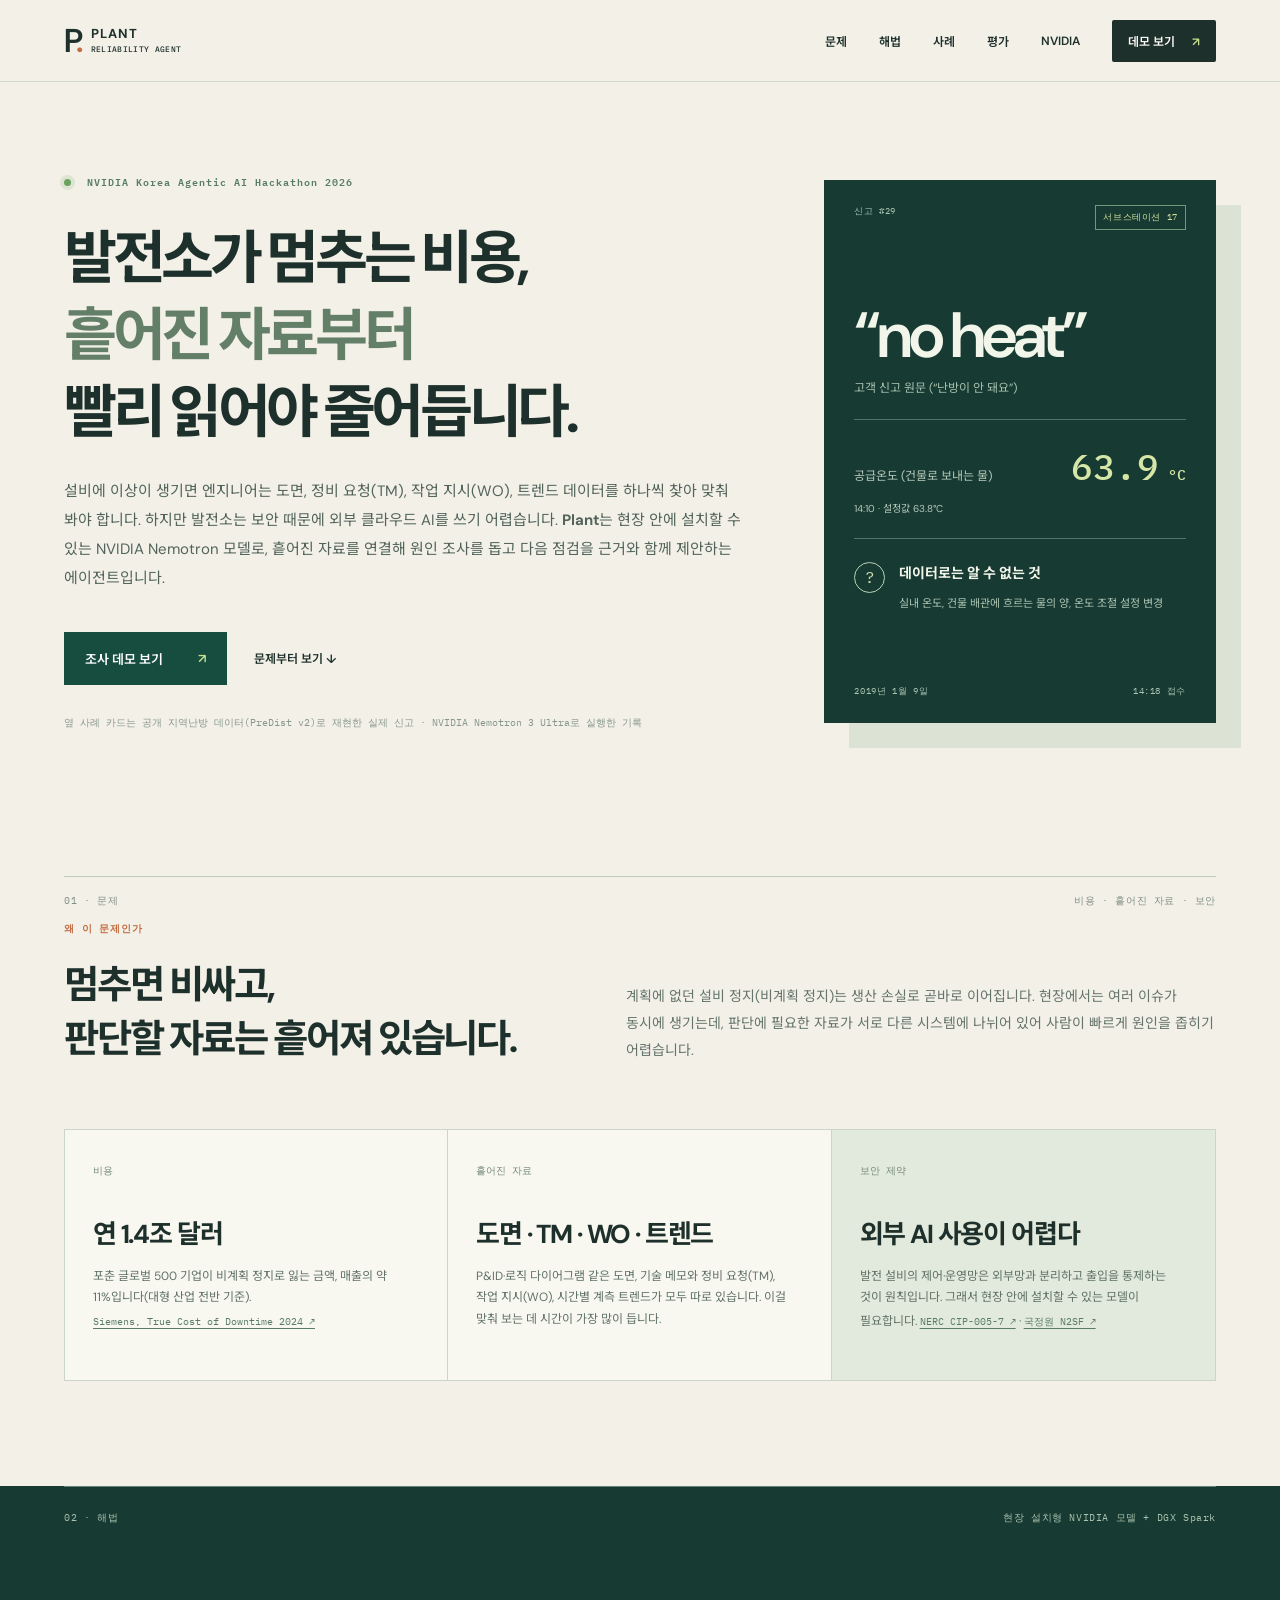
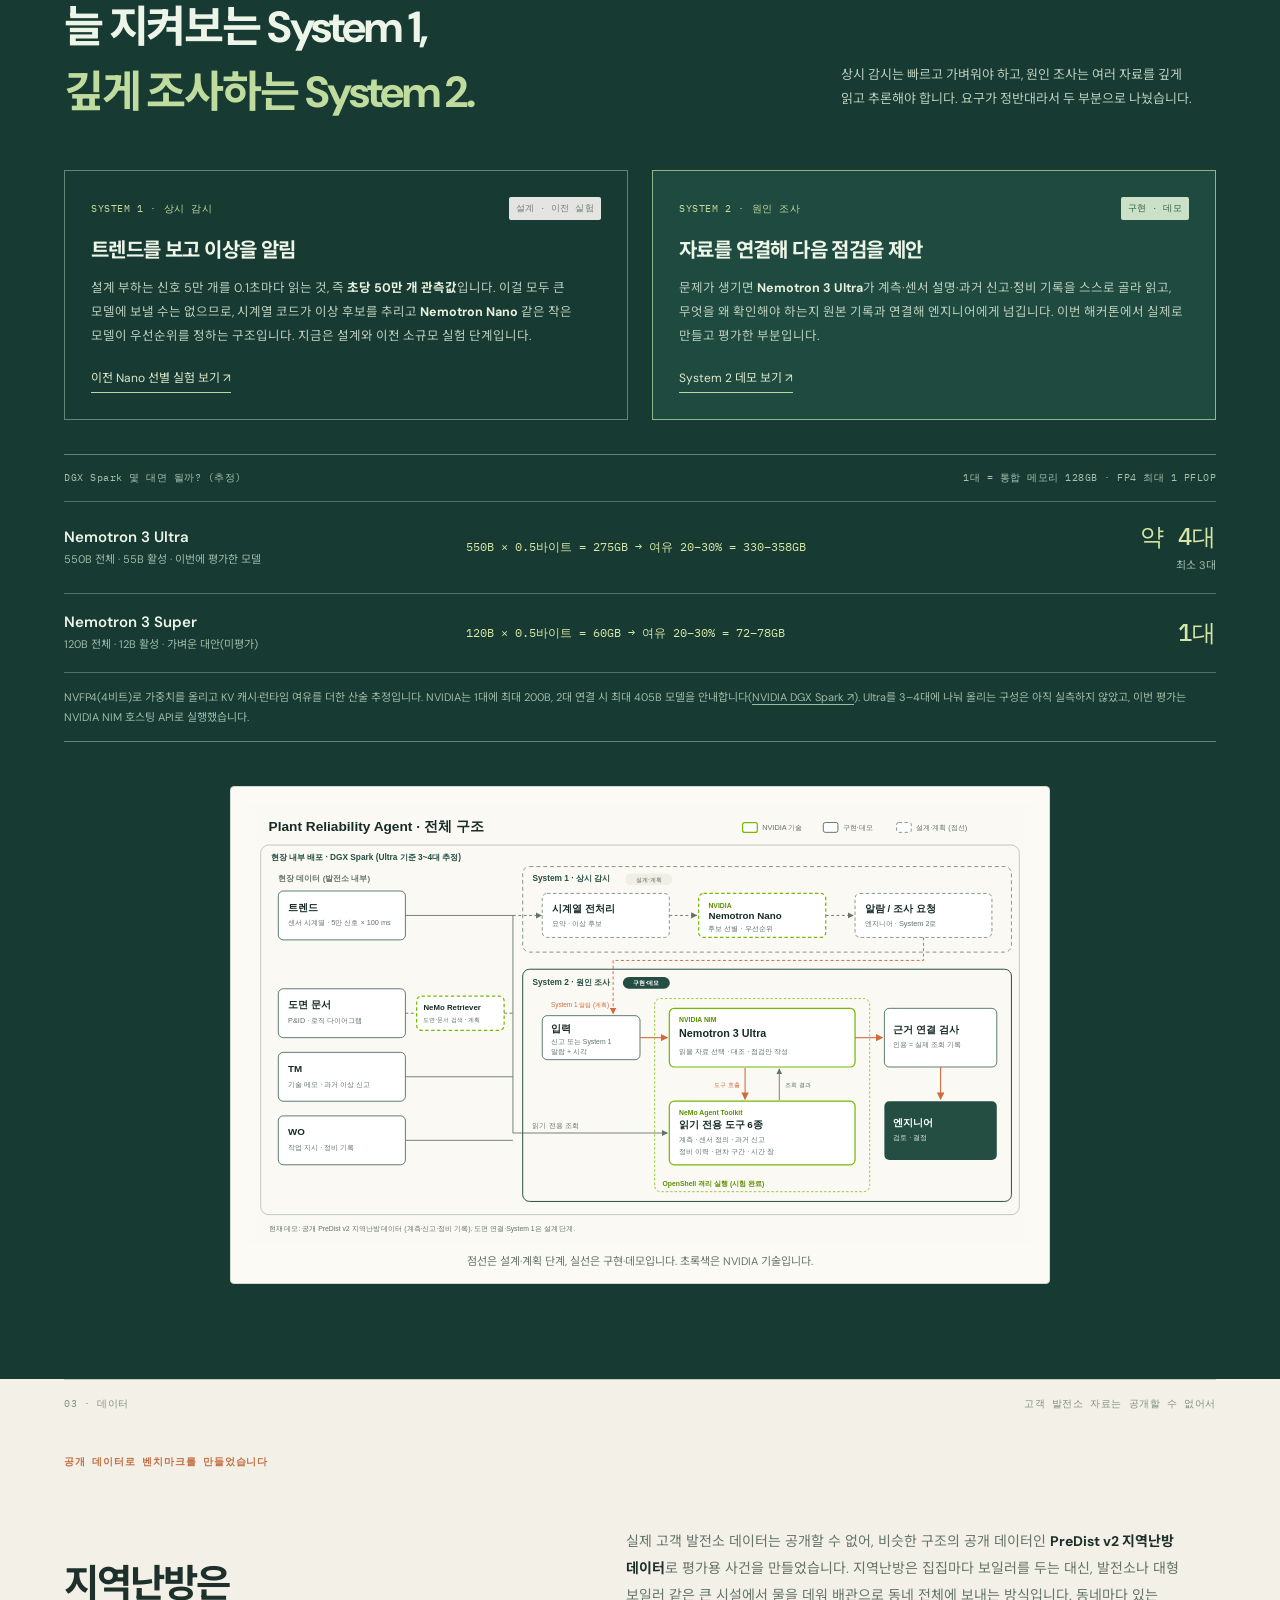
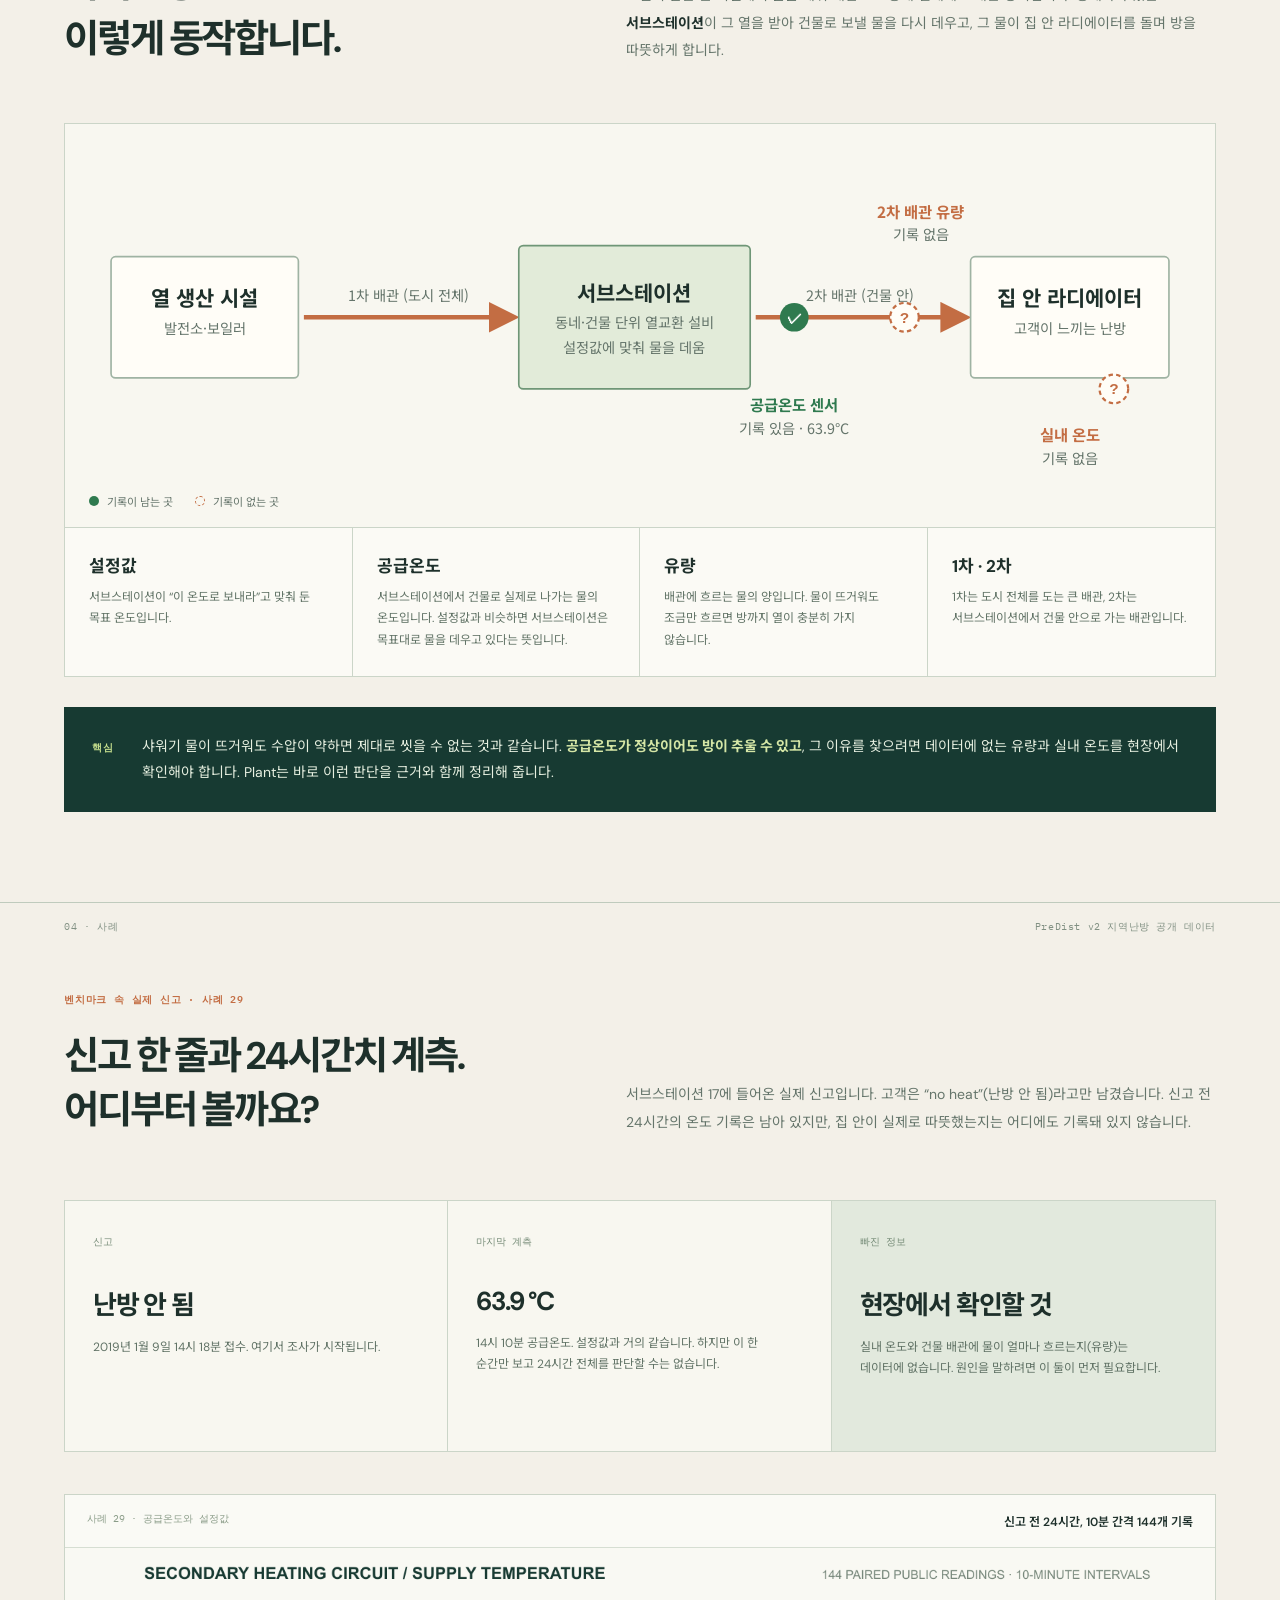
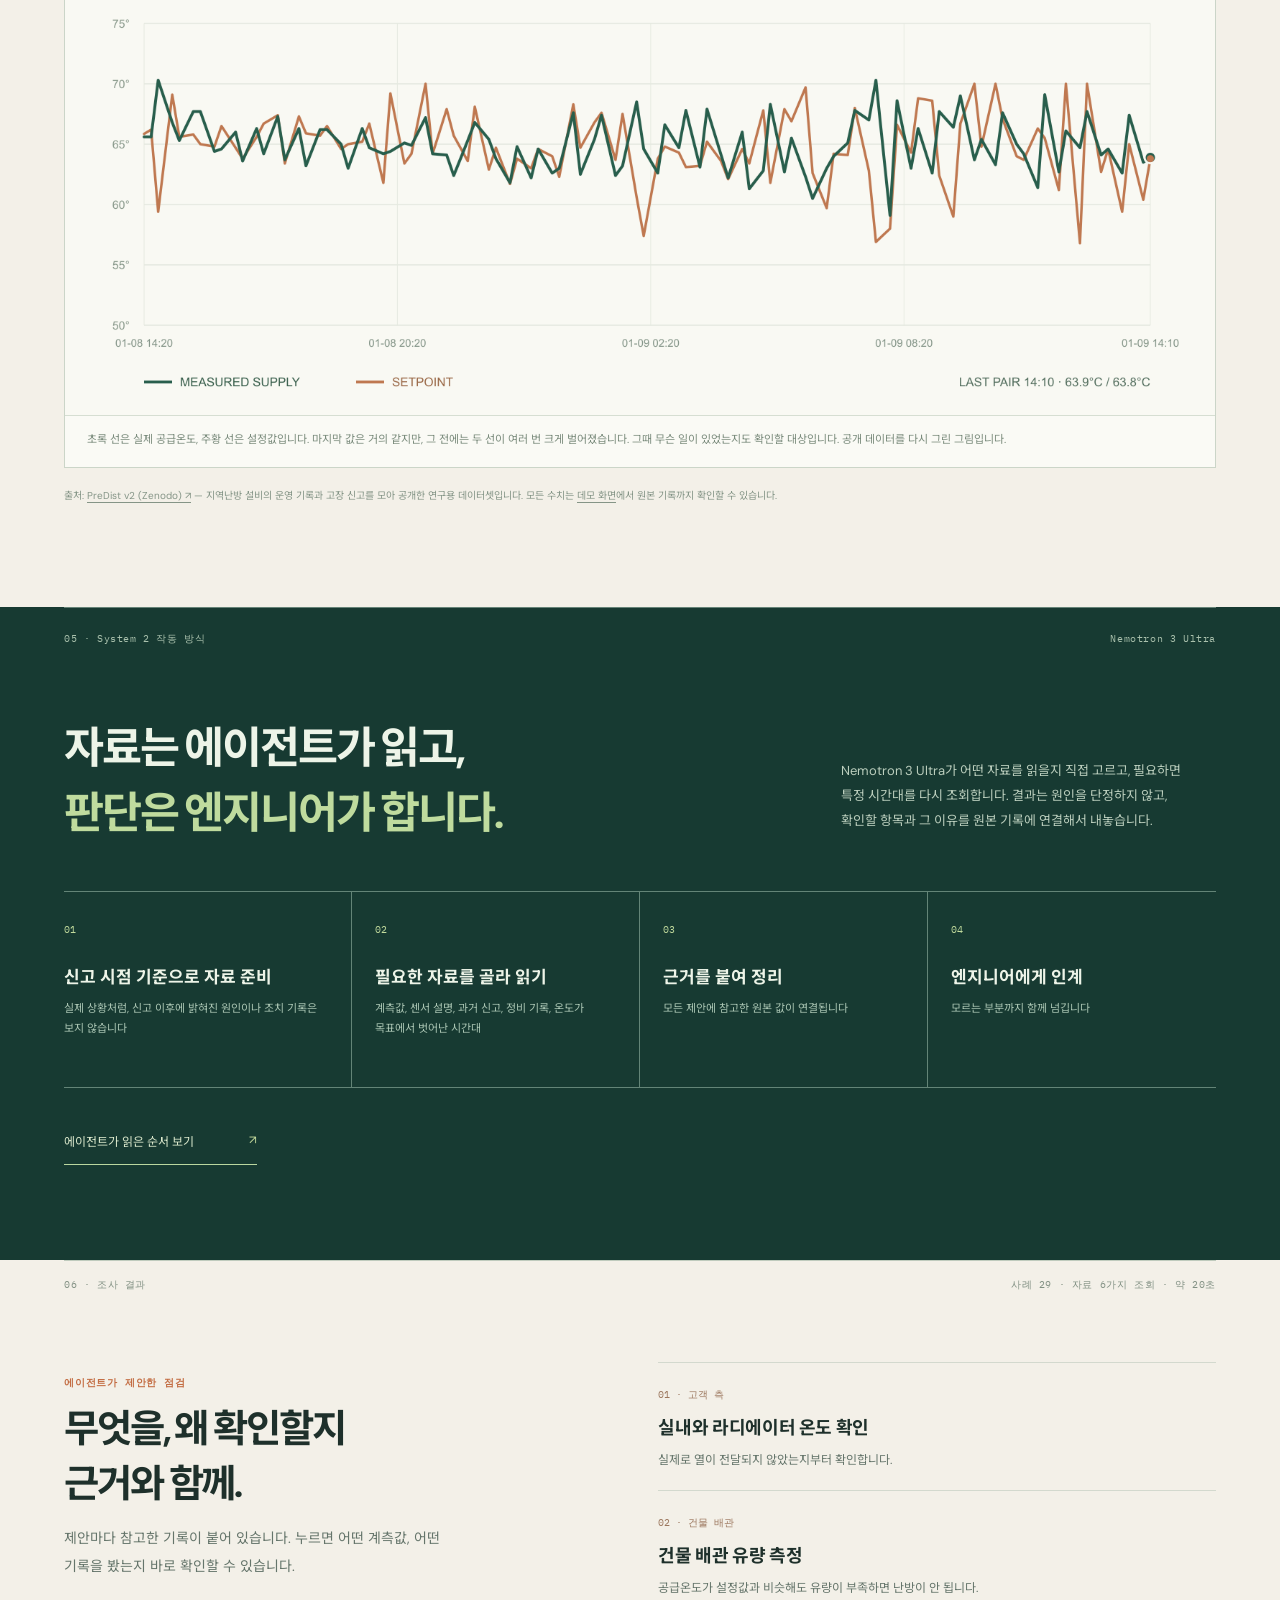
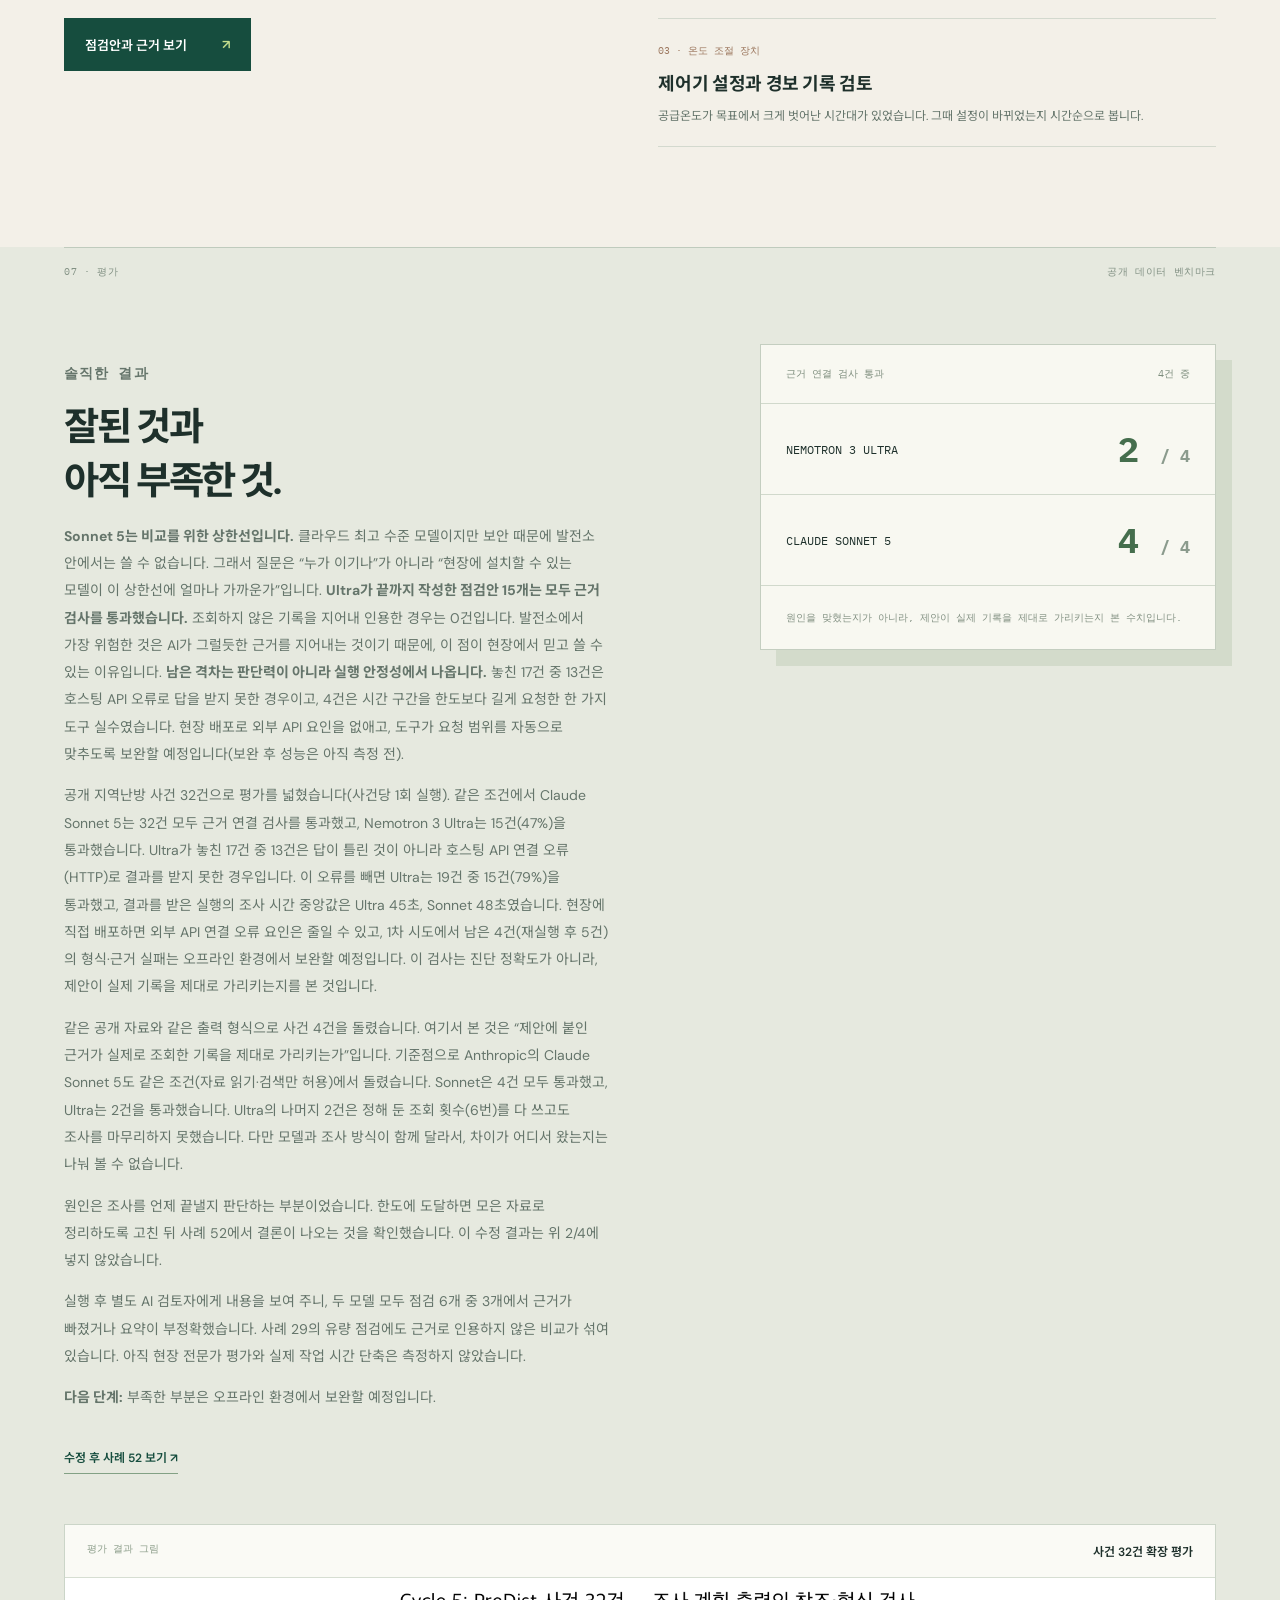
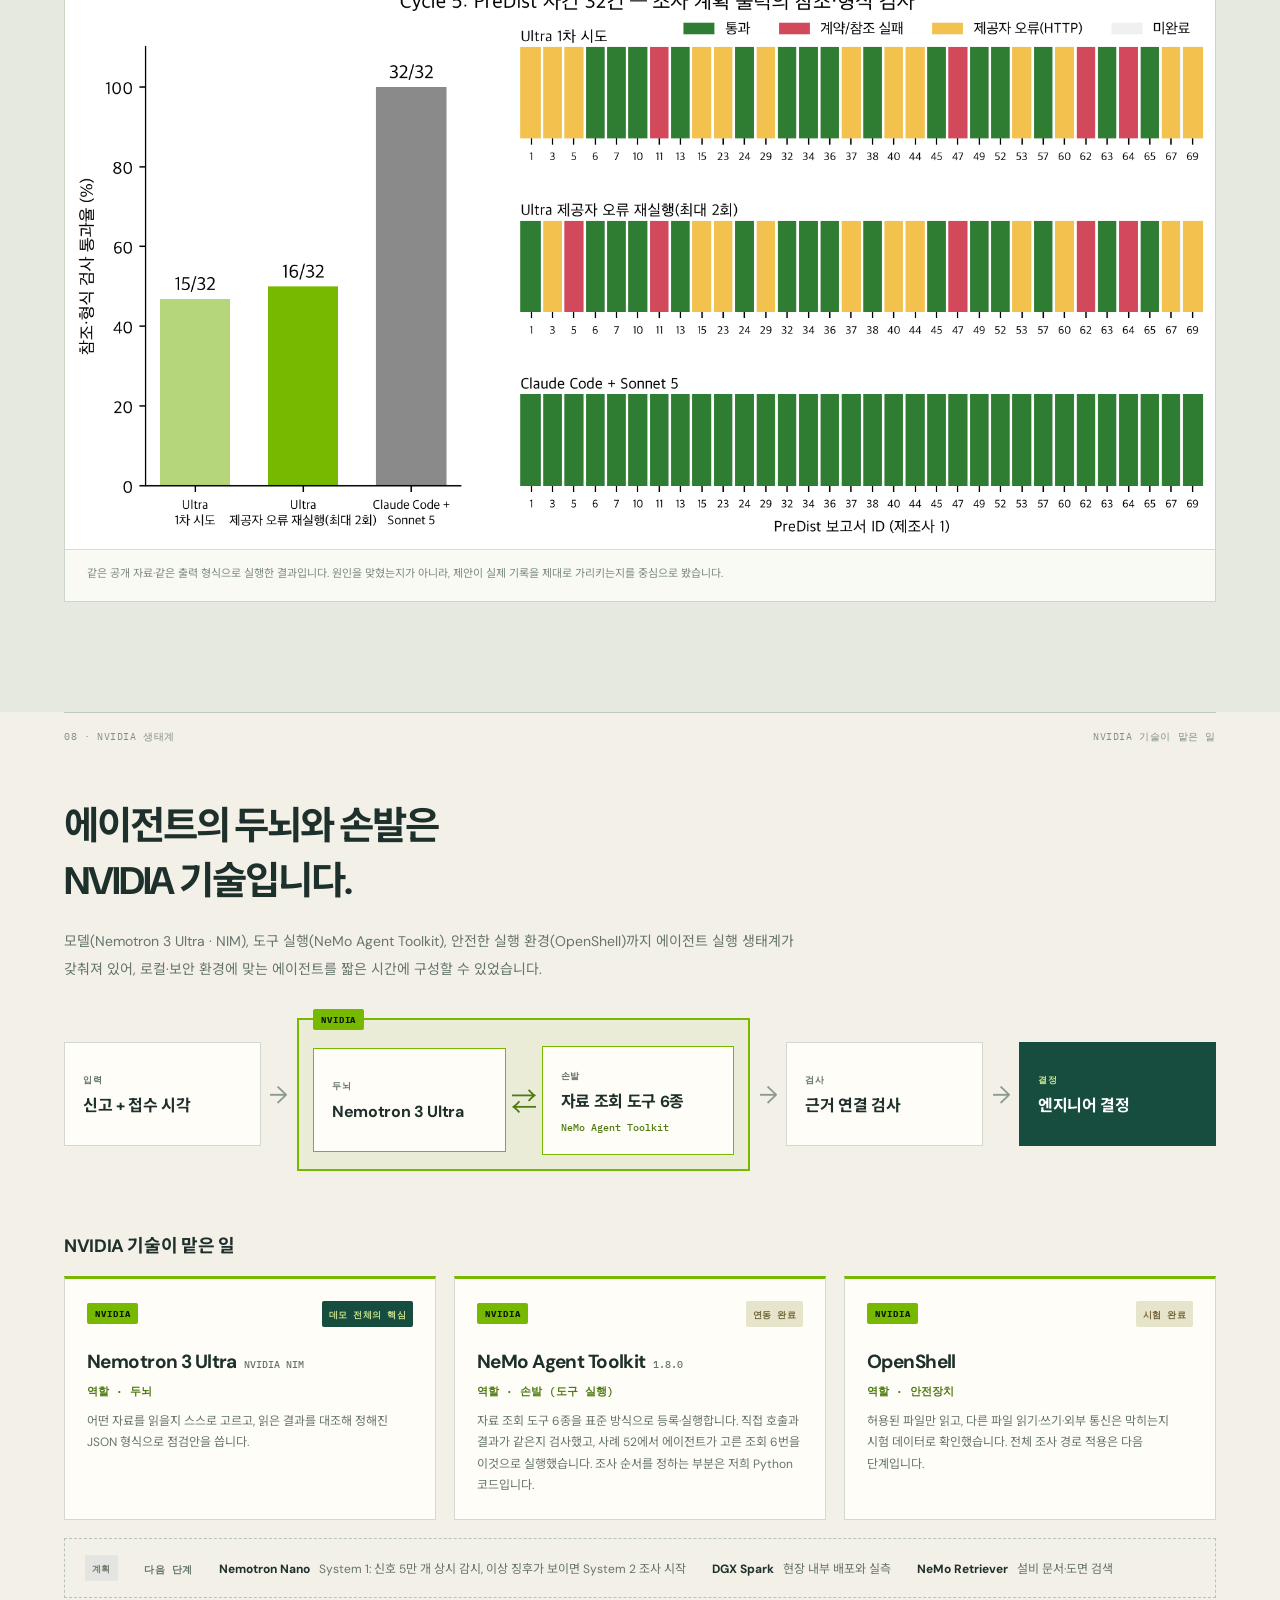
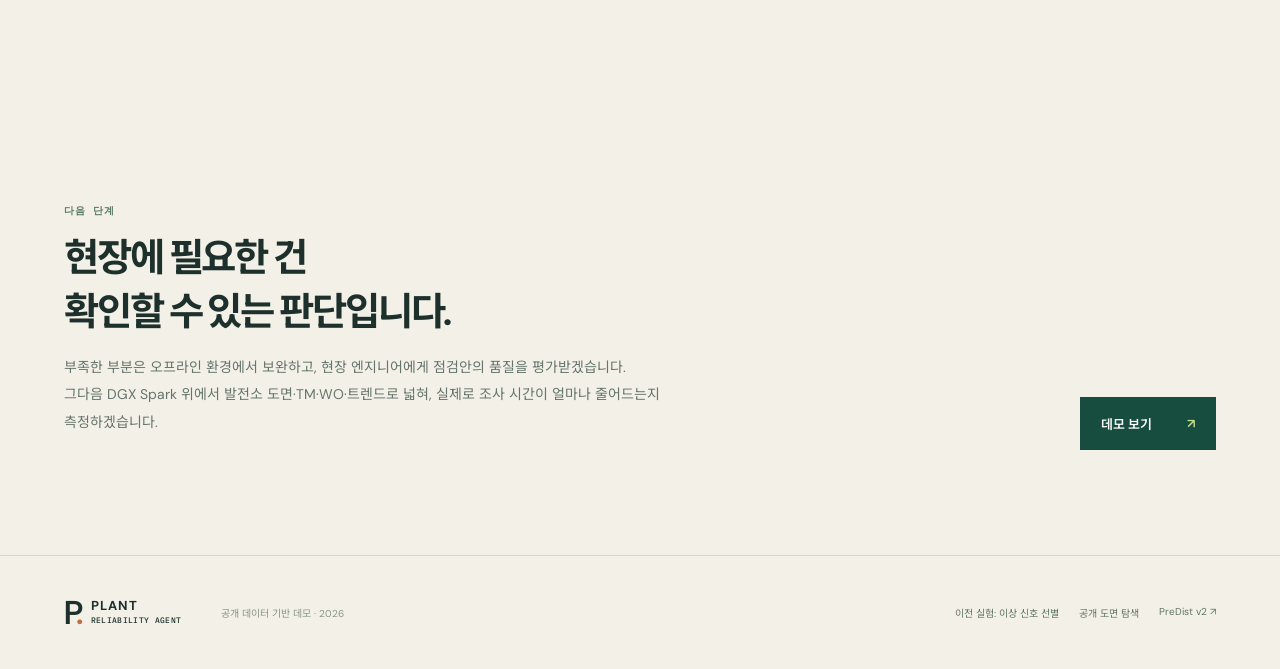
==== commit b57129f6: "Keep the architecture diagram inside the content column Co-Authored-By: Claude Opus 5.5 <noreply@ant" ====
--- a/web/index.html
+++ b/web/index.html
@@ -4,7 +4,7 @@
 <main>
 <section class="hero wrap"><div class="hero-copy"><p class="eyebrow"><span class="pulse"></span> NVIDIA Korea Agentic AI Hackathon 2026</p><h1>발전소가 멈추는 비용,<br><em>흩어진 자료부터</em><br>빨리 읽어야 줄어듭니다.</h1><p class="hero-lead">설비에 이상이 생기면 엔지니어는 도면, 정비 요청(TM), 작업 지시(WO), 트렌드 데이터를 하나씩 찾아 맞춰 봐야 합니다. 하지만 발전소는 보안 때문에 외부 클라우드 AI를 쓰기 어렵습니다. <b>Plant</b>는 현장 안에 설치할 수 있는 NVIDIA Nemotron 모델로, 흩어진 자료를 연결해 원인 조사를 돕고 다음 점검을 근거와 함께 제안하는 에이전트입니다.</p><div class="hero-actions"><a class="button-primary" href="system2.html">조사 데모 보기 <span>↗</span></a><a class="text-link" href="#problem">문제부터 보기 ↓</a></div><p class="scope">옆 사례 카드는 공개 지역난방 데이터(PreDist v2)로 재현한 실제 신고 · NVIDIA Nemotron 3 Ultra로 실행한 기록</p></div><div class="hero-visual"><div class="visual-top"><span>신고 #29</span><span class="live-pill">서브스테이션 17</span></div><div class="visual-question">“no heat”<span>고객 신고 원문 (“난방이 안 돼요”)</span></div><div class="visual-rule"></div><div class="reading"><span>공급온도 (건물로 보내는 물)</span><strong>63.9<small> °C</small></strong><span>14:10 · 설정값 63.8°C</span></div><div class="visual-rule"></div><div class="visual-outcome"><span class="round-icon">?</span><div><b>데이터로는 알 수 없는 것</b><p>실내 온도, 건물 배관에 흐르는 물의 양, 온도 조절 설정 변경</p></div></div><div class="visual-footer"><span>2019년 1월 9일</span><span>14:18 접수</span></div></div></section>
 <section class="case-section wrap" id="problem"><div class="section-line"><span>01 · 문제</span><span>비용 · 흩어진 자료 · 보안</span></div><div class="case-intro"><p class="kicker">왜 이 문제인가</p><h2>멈추면 비싸고,<br>판단할 자료는 흩어져 있습니다.</h2><p>계획에 없던 설비 정지(비계획 정지)는 생산 손실로 곧바로 이어집니다. 현장에서는 여러 이슈가 동시에 생기는데, 판단에 필요한 자료가 서로 다른 시스템에 나뉘어 있어 사람이 빠르게 원인을 좁히기 어렵습니다.</p></div><div class="case-evidence"><div class="evidence-item"><span class="evidence-index">비용</span><strong>연 1.4조 달러</strong><p>포춘 글로벌 500 기업이 비계획 정지로 잃는 금액, 매출의 약 11%입니다(대형 산업 전반 기준). <a class="src" href="https://www.automation.com/article/white-paper-true-costs-downtime-2024" target="_blank" rel="noreferrer">Siemens, True Cost of Downtime 2024 ↗</a></p></div><div class="evidence-item"><span class="evidence-index">흩어진 자료</span><strong>도면 · TM · WO · 트렌드</strong><p>P&amp;ID·로직 다이어그램 같은 도면, 기술 메모와 정비 요청(TM), 작업 지시(WO), 시간별 계측 트렌드가 모두 따로 있습니다. 이걸 맞춰 보는 데 시간이 가장 많이 듭니다.</p></div><div class="evidence-item dark"><span class="evidence-index">보안 제약</span><strong>외부 AI 사용이 어렵다</strong><p>발전 설비의 제어·운영망은 외부망과 분리하고 출입을 통제하는 것이 원칙입니다. 그래서 현장 안에 설치할 수 있는 모델이 필요합니다. <a class="src" href="https://www.nerc.com/globalassets/standards/reliability-standards/cip/cip-005-7.pdf" target="_blank" rel="noreferrer">NERC CIP-005-7 ↗</a> · <a class="src" href="https://www.nis.go.kr/CM/1_4/view.do?seq=373" target="_blank" rel="noreferrer">국정원 N2SF ↗</a></p></div></div></section>
-<section class="dark-section" id="solution"><div class="wrap"><div class="section-line inverse"><span>02 · 해법</span><span>현장 설치형 NVIDIA 모델 + DGX Spark</span></div><div class="method-header"><h2>늘 지켜보는 System 1,<br><em>깊게 조사하는 System 2.</em></h2><p>상시 감시는 빠르고 가벼워야 하고, 원인 조사는 여러 자료를 깊게 읽고 추론해야 합니다. 요구가 정반대라서 두 부분으로 나눴습니다.</p></div><div class="sys-grid"><article class="sys-card"><div class="sys-top"><span>SYSTEM 1 · 상시 감시</span><span class="tag proposed">설계 · 이전 실험</span></div><b>트렌드를 보고 이상을 알림</b><p>설계 부하는 신호 5만 개를 0.1초마다 읽는 것, 즉 <b>초당 50만 개 관측값</b>입니다. 이걸 모두 큰 모델에 보낼 수는 없으므로, 시계열 코드가 이상 후보를 추리고 <b>Nemotron Nano</b> 같은 작은 모델이 우선순위를 정하는 구조입니다. 지금은 설계와 이전 소규모 실험 단계입니다.</p><a class="sys-link" href="investigation.html">이전 Nano 선별 실험 보기 ↗</a></article><article class="sys-card core"><div class="sys-top"><span>SYSTEM 2 · 원인 조사</span><span class="tag implemented">구현 · 데모</span></div><b>자료를 연결해 다음 점검을 제안</b><p>문제가 생기면 <b>Nemotron 3 Ultra</b>가 계측·센서 설명·과거 신고·정비 기록을 스스로 골라 읽고, 무엇을 왜 확인해야 하는지 원본 기록과 연결해 엔지니어에게 넘깁니다. 이번 해커톤에서 실제로 만들고 평가한 부분입니다.</p><a class="sys-link" href="system2.html">System 2 데모 보기 ↗</a></article></div><div class="sizing"><div class="sizing-head"><span>DGX Spark 몇 대면 될까? (추정)</span><span>1대 = 통합 메모리 128GB · FP4 최대 1 PFLOP</span></div><div class="sizing-row"><span>Nemotron 3 Ultra<small>550B 전체 · 55B 활성 · 이번에 평가한 모델</small></span><code>550B × 0.5바이트 = 275GB → 여유 20–30% = 330–358GB</code><strong>약 4대<small>최소 3대</small></strong></div><div class="sizing-row"><span>Nemotron 3 Super<small>120B 전체 · 12B 활성 · 가벼운 대안(미평가)</small></span><code>120B × 0.5바이트 = 60GB → 여유 20–30% = 72–78GB</code><strong>1대</strong></div><p class="sizing-foot">NVFP4(4비트)로 가중치를 올리고 KV 캐시·런타임 여유를 더한 산술 추정입니다. NVIDIA는 1대에 최대 200B, 2대 연결 시 최대 405B 모델을 안내합니다(<a href="https://www.nvidia.com/en-us/products/workstations/dgx-spark/" target="_blank" rel="noreferrer">NVIDIA DGX Spark ↗</a>). Ultra를 3–4대에 나눠 올리는 구성은 아직 실측하지 않았고, 이번 평가는 NVIDIA NIM 호스팅 API로 실행했습니다.</p></div></div><figure class="arch-figure"><img src="assets/architecture.svg" alt="전체 구조: 현장 데이터(도면 P&amp;ID·로직, TM, WO, 트렌드)가 System 1 상시 감시(설계·계획)와 System 2 원인 조사(구현·데모)로 연결되고, System 2에서는 Nemotron 3 Ultra가 NeMo Agent Toolkit 도구 6종으로 자료를 읽어 근거 연결 검사를 거쳐 엔지니어에게 점검안을 넘긴다." loading="lazy"><figcaption>점선은 설계·계획 단계, 실선은 구현·데모입니다. 초록색은 NVIDIA 기술입니다.</figcaption></figure></section>
+<section class="dark-section" id="solution"><div class="wrap"><div class="section-line inverse"><span>02 · 해법</span><span>현장 설치형 NVIDIA 모델 + DGX Spark</span></div><div class="method-header"><h2>늘 지켜보는 System 1,<br><em>깊게 조사하는 System 2.</em></h2><p>상시 감시는 빠르고 가벼워야 하고, 원인 조사는 여러 자료를 깊게 읽고 추론해야 합니다. 요구가 정반대라서 두 부분으로 나눴습니다.</p></div><div class="sys-grid"><article class="sys-card"><div class="sys-top"><span>SYSTEM 1 · 상시 감시</span><span class="tag proposed">설계 · 이전 실험</span></div><b>트렌드를 보고 이상을 알림</b><p>설계 부하는 신호 5만 개를 0.1초마다 읽는 것, 즉 <b>초당 50만 개 관측값</b>입니다. 이걸 모두 큰 모델에 보낼 수는 없으므로, 시계열 코드가 이상 후보를 추리고 <b>Nemotron Nano</b> 같은 작은 모델이 우선순위를 정하는 구조입니다. 지금은 설계와 이전 소규모 실험 단계입니다.</p><a class="sys-link" href="investigation.html">이전 Nano 선별 실험 보기 ↗</a></article><article class="sys-card core"><div class="sys-top"><span>SYSTEM 2 · 원인 조사</span><span class="tag implemented">구현 · 데모</span></div><b>자료를 연결해 다음 점검을 제안</b><p>문제가 생기면 <b>Nemotron 3 Ultra</b>가 계측·센서 설명·과거 신고·정비 기록을 스스로 골라 읽고, 무엇을 왜 확인해야 하는지 원본 기록과 연결해 엔지니어에게 넘깁니다. 이번 해커톤에서 실제로 만들고 평가한 부분입니다.</p><a class="sys-link" href="system2.html">System 2 데모 보기 ↗</a></article></div><div class="sizing"><div class="sizing-head"><span>DGX Spark 몇 대면 될까? (추정)</span><span>1대 = 통합 메모리 128GB · FP4 최대 1 PFLOP</span></div><div class="sizing-row"><span>Nemotron 3 Ultra<small>550B 전체 · 55B 활성 · 이번에 평가한 모델</small></span><code>550B × 0.5바이트 = 275GB → 여유 20–30% = 330–358GB</code><strong>약 4대<small>최소 3대</small></strong></div><div class="sizing-row"><span>Nemotron 3 Super<small>120B 전체 · 12B 활성 · 가벼운 대안(미평가)</small></span><code>120B × 0.5바이트 = 60GB → 여유 20–30% = 72–78GB</code><strong>1대</strong></div><p class="sizing-foot">NVFP4(4비트)로 가중치를 올리고 KV 캐시·런타임 여유를 더한 산술 추정입니다. NVIDIA는 1대에 최대 200B, 2대 연결 시 최대 405B 모델을 안내합니다(<a href="https://www.nvidia.com/en-us/products/workstations/dgx-spark/" target="_blank" rel="noreferrer">NVIDIA DGX Spark ↗</a>). Ultra를 3–4대에 나눠 올리는 구성은 아직 실측하지 않았고, 이번 평가는 NVIDIA NIM 호스팅 API로 실행했습니다.</p></div><figure class="arch-figure"><img src="assets/architecture.svg" alt="전체 구조: 현장 데이터(도면 P&amp;ID·로직, TM, WO, 트렌드)가 System 1 상시 감시(설계·계획)와 System 2 원인 조사(구현·데모)로 연결되고, System 2에서는 Nemotron 3 Ultra가 NeMo Agent Toolkit 도구 6종으로 자료를 읽어 근거 연결 검사를 거쳐 엔지니어에게 점검안을 넘긴다." loading="lazy"><figcaption>점선은 설계·계획 단계, 실선은 구현·데모입니다. 초록색은 NVIDIA 기술입니다.</figcaption></figure></div></section>
 <section class="primer wrap" id="primer"><div class="section-line"><span>03 · 데이터</span><span>고객 발전소 자료는 공개할 수 없어서</span></div><p class="kicker primer-kicker">공개 데이터로 벤치마크를 만들었습니다</p><div class="primer-head"><h2>지역난방은<br>이렇게 동작합니다.</h2><p>실제 고객 발전소 데이터는 공개할 수 없어, 비슷한 구조의 공개 데이터인 <b>PreDist v2 지역난방 데이터</b>로 평가용 사건을 만들었습니다. 지역난방은 집집마다 보일러를 두는 대신, 발전소나 대형 보일러 같은 큰 시설에서 물을 데워 배관으로 동네 전체에 보내는 방식입니다. 동네마다 있는 <b>서브스테이션</b>이 그 열을 받아 건물로 보낼 물을 다시 데우고, 그 물이 집 안 라디에이터를 돌며 방을 따뜻하게 합니다.</p></div><figure class="primer-figure"><svg class="dh-diagram" viewBox="0 0 1000 300" role="img" aria-label="지역난방 구조: 열 생산 시설에서 뜨거운 물이 1차 배관으로 동네 열교환 설비까지 오고, 열교환 설비에서 데운 물이 2차 배관으로 건물 라디에이터까지 간다. 공급온도 센서는 열교환 설비 출구에 있고, 실내 온도와 2차 배관 유량은 기록되지 않는다.">
 <defs><marker id="ar" viewBox="0 0 10 10" refX="8" refY="5" markerWidth="7" markerHeight="7" orient="auto"><path d="M0 0L10 5L0 10z" fill="#c36d43"/></marker></defs>
 <rect x="20" y="95" width="170" height="110" rx="4" class="dh-box"/><text x="105" y="140" class="dh-t">열 생산 시설</text><text x="105" y="165" class="dh-s">발전소·보일러</text>
--- a/web/landing.css
+++ b/web/landing.css
@@ -12,5 +12,5 @@
 @media(max-width:650px){.arch2-flow{grid-template-columns:1fr}.arch2-nv{grid-template-columns:1fr;margin-top:14px}.arch2-node{min-height:auto}.arch2-arrow,.arch2-swap{transform:rotate(90deg);height:34px}.arch2-title{margin-top:45px}.nv-next{display:block}.nv-next p{margin-top:10px}.nv-next-label{margin-left:8px}}
 .src{display:inline-block;margin-top:6px;font:10px 'IBM Plex Mono',monospace;color:#587c64;text-decoration:underline;text-underline-offset:3px}.primer-kicker{margin:40px 0 0}.sys-grid{display:grid;grid-template-columns:1fr 1fr;gap:24px}.sys-card{border:1px solid #638477;padding:26px;display:flex;flex-direction:column;gap:14px}.sys-card.core{background:#1f4a3f;border-color:#8fb58f}.sys-top{display:flex;justify-content:space-between;gap:12px;align-items:center;flex-wrap:wrap;font:10px 'IBM Plex Mono',monospace;color:#c2db9d;letter-spacing:.06em}.sys-card>b{font-size:20px;letter-spacing:-.03em}.sys-card p{font-size:12.5px;line-height:1.9;color:#bbcebd;margin:0}.sys-card p b{color:#e7f1dc}.sys-link{margin-top:auto;font-size:12px;color:#dce9cd;border-bottom:1px solid #bad7a0;align-self:start;padding:6px 0}.sizing{margin-top:34px;border-top:1px solid #638477;border-bottom:1px solid #638477}.sizing-head{display:flex;justify-content:space-between;gap:16px;flex-wrap:wrap;padding:16px 0;font:10px 'IBM Plex Mono',monospace;color:#aac1ad;letter-spacing:.05em;border-bottom:1px solid #4f7266}.sizing-row{display:grid;grid-template-columns:1.1fr 1.6fr .5fr;gap:20px;align-items:center;padding:18px 0;border-bottom:1px solid #4f7266}.sizing-row span{font-size:15px;font-weight:600}.sizing-row span small,.sizing-row strong small{display:block;font:400 11px/1.6 'DM Sans','Noto Sans KR',sans-serif;color:#9fbaa8;margin-top:4px}.sizing-row code{font:12px/1.7 'IBM Plex Mono',monospace;color:#d5e6a6;overflow-wrap:anywhere}.sizing-row strong{font:500 24px 'IBM Plex Mono',monospace;color:#d5e6a6;text-align:right}.sizing-foot{font-size:11px;line-height:1.85;color:#9fbaa8;padding:14px 0;margin:0}.sizing-foot a{text-decoration:underline;text-underline-offset:3px}.arch-lead{max-width:760px;font-size:14px;line-height:1.95;color:var(--muted);margin:-15px 0 35px}.eval30{border-left:3px solid var(--orange);padding:4px 0 4px 16px;margin:18px 0}.eval-figure{margin-top:50px}.eval-figure img{background:#fff}
 @media(max-width:1000px){.sys-grid{grid-template-columns:1fr}.sizing-row{grid-template-columns:1fr;gap:8px}.sizing-row strong{text-align:left}}@media(max-width:650px){.sys-card{padding:20px}.sizing-head{display:block}.sizing-head span{display:block;margin-top:4px}}
-.arch-figure{max-width:980px;margin:48px auto 0;padding:22px 26px 16px;background:#fbfaf5;border:1px solid var(--line);border-radius:4px}.arch-figure img{display:block;width:100%;max-width:100%;min-width:0;height:auto}.arch-figure figcaption{margin-top:10px;font-size:11px!important;line-height:1.6;color:var(--muted);text-align:center}
+.arch-figure{max-width:820px;margin:44px auto 0;padding:16px 18px 12px;background:#fbfaf5;border:1px solid var(--line);border-radius:4px}.arch-figure img{display:block;width:100%;max-width:100%;min-width:0;height:auto}.arch-figure figcaption{margin-top:10px;font-size:11px!important;line-height:1.6;color:var(--muted);text-align:center}
 @media(max-width:650px){.arch-figure{padding:8px;margin-top:28px}}
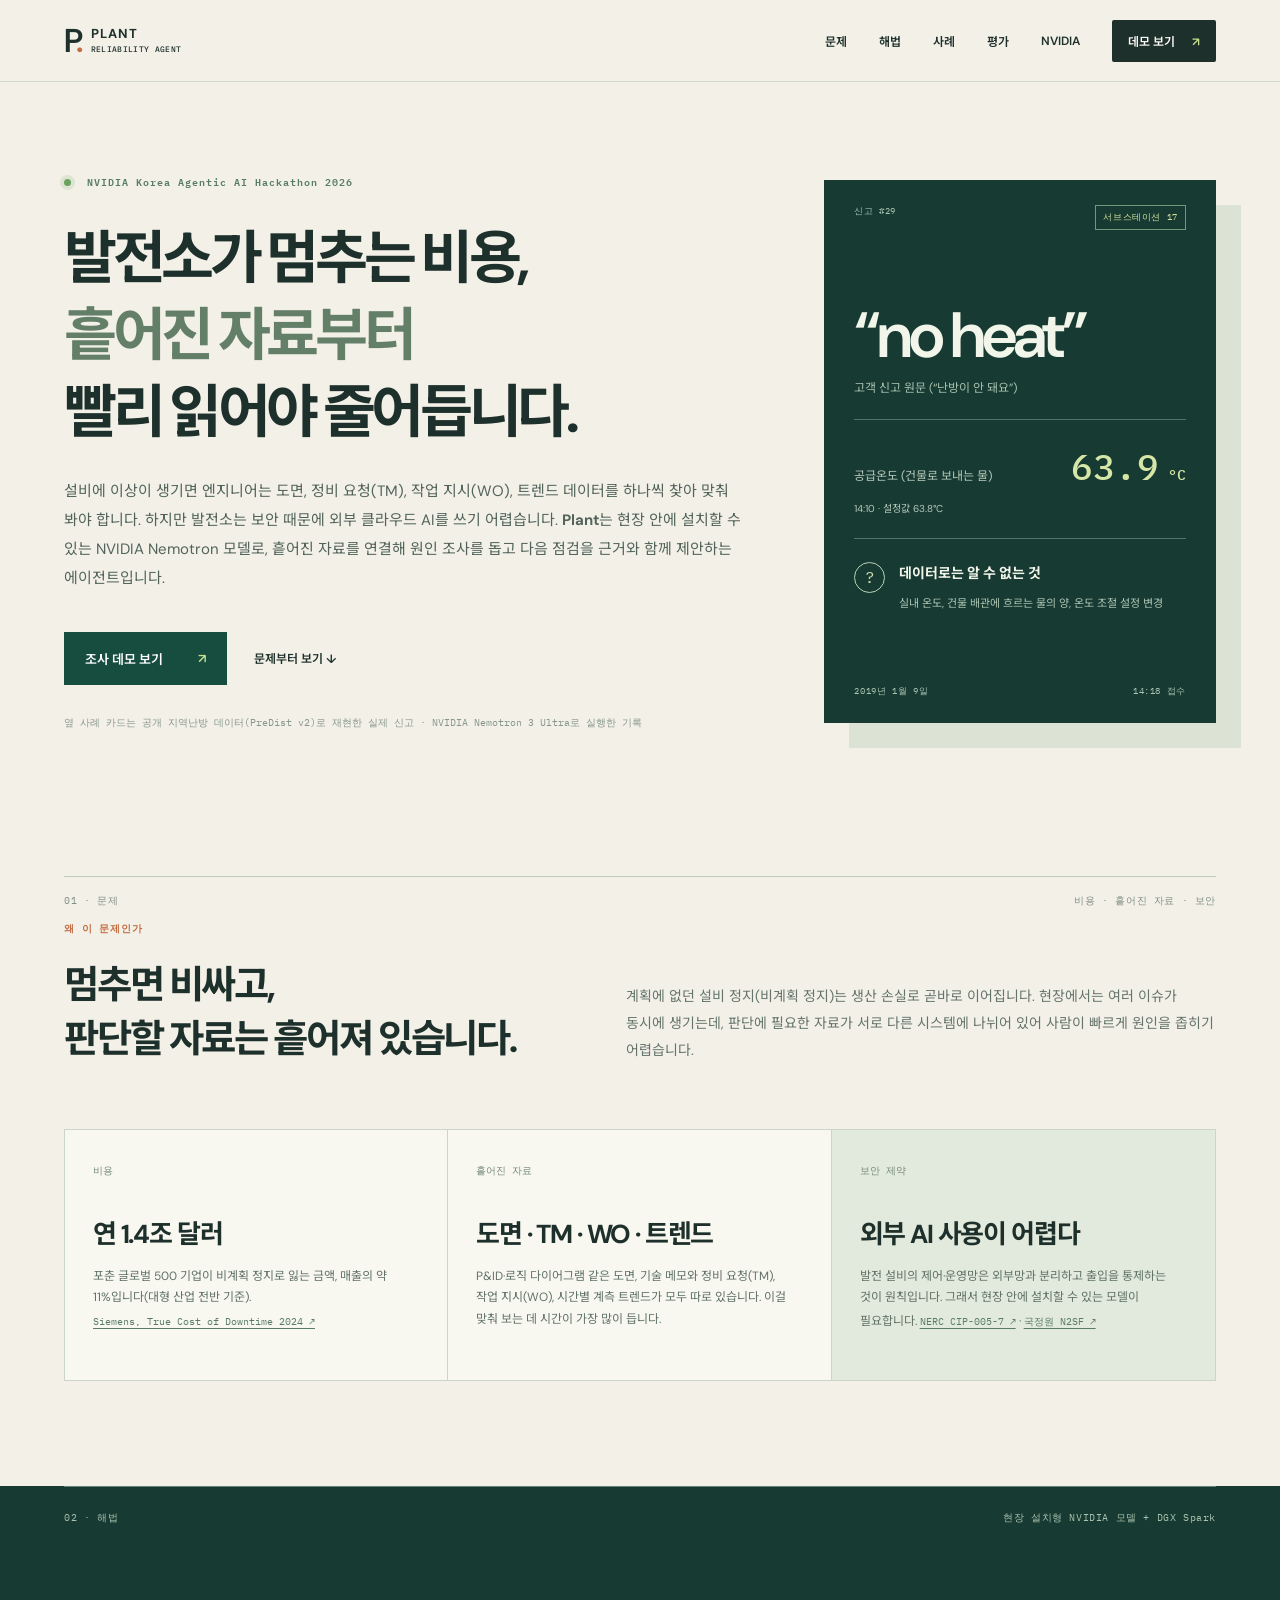
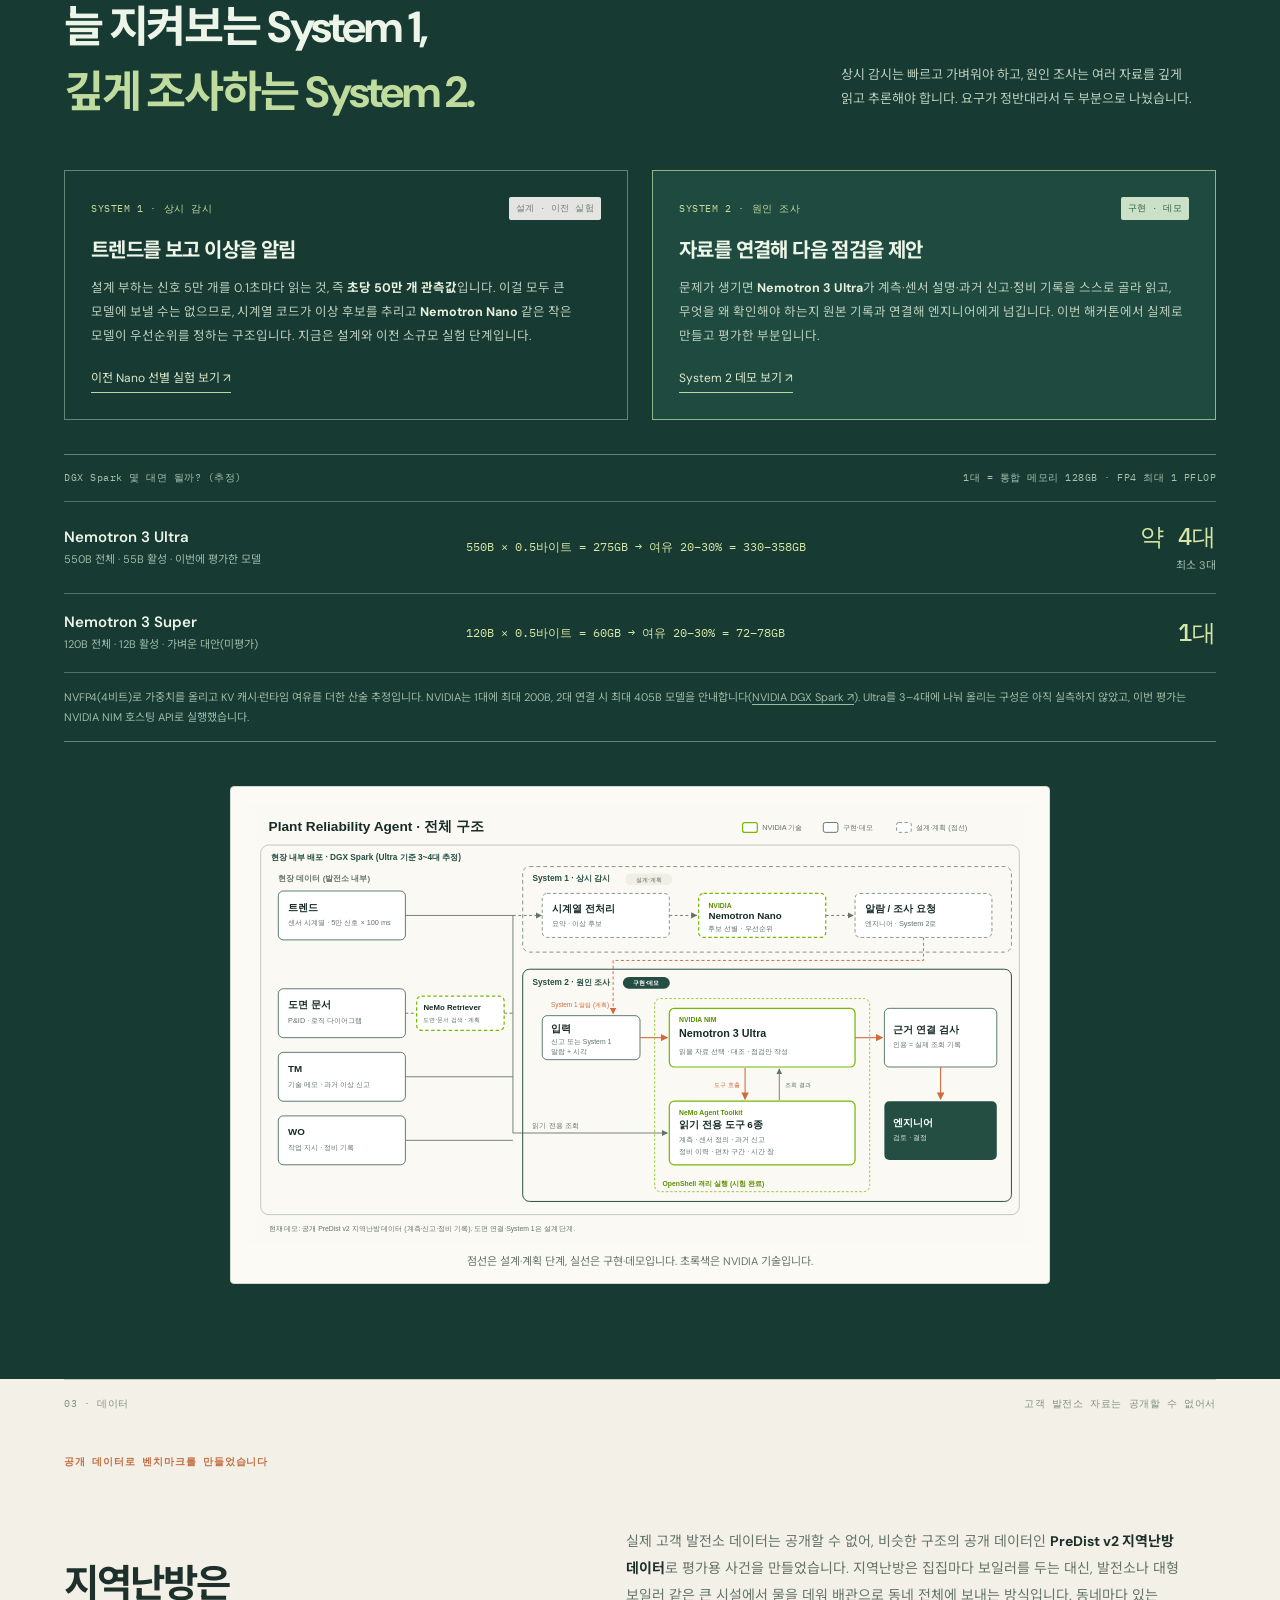
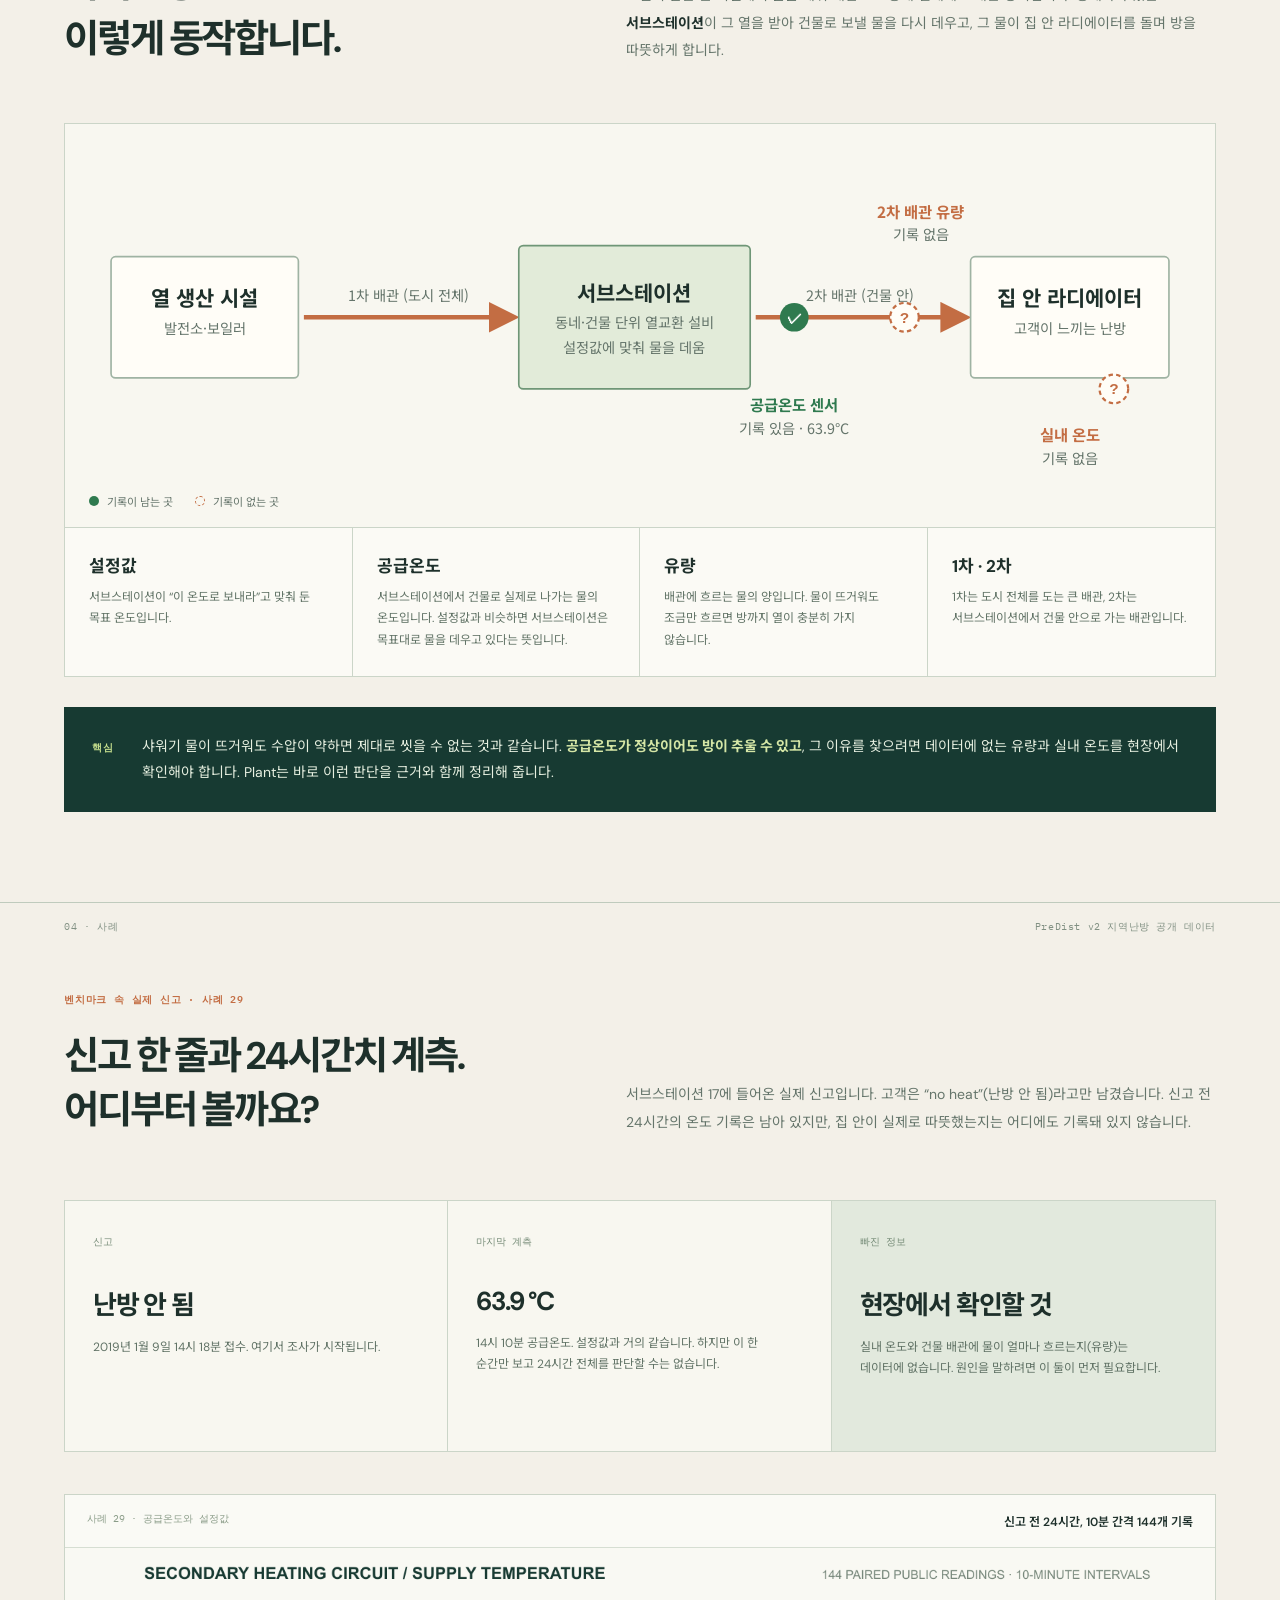
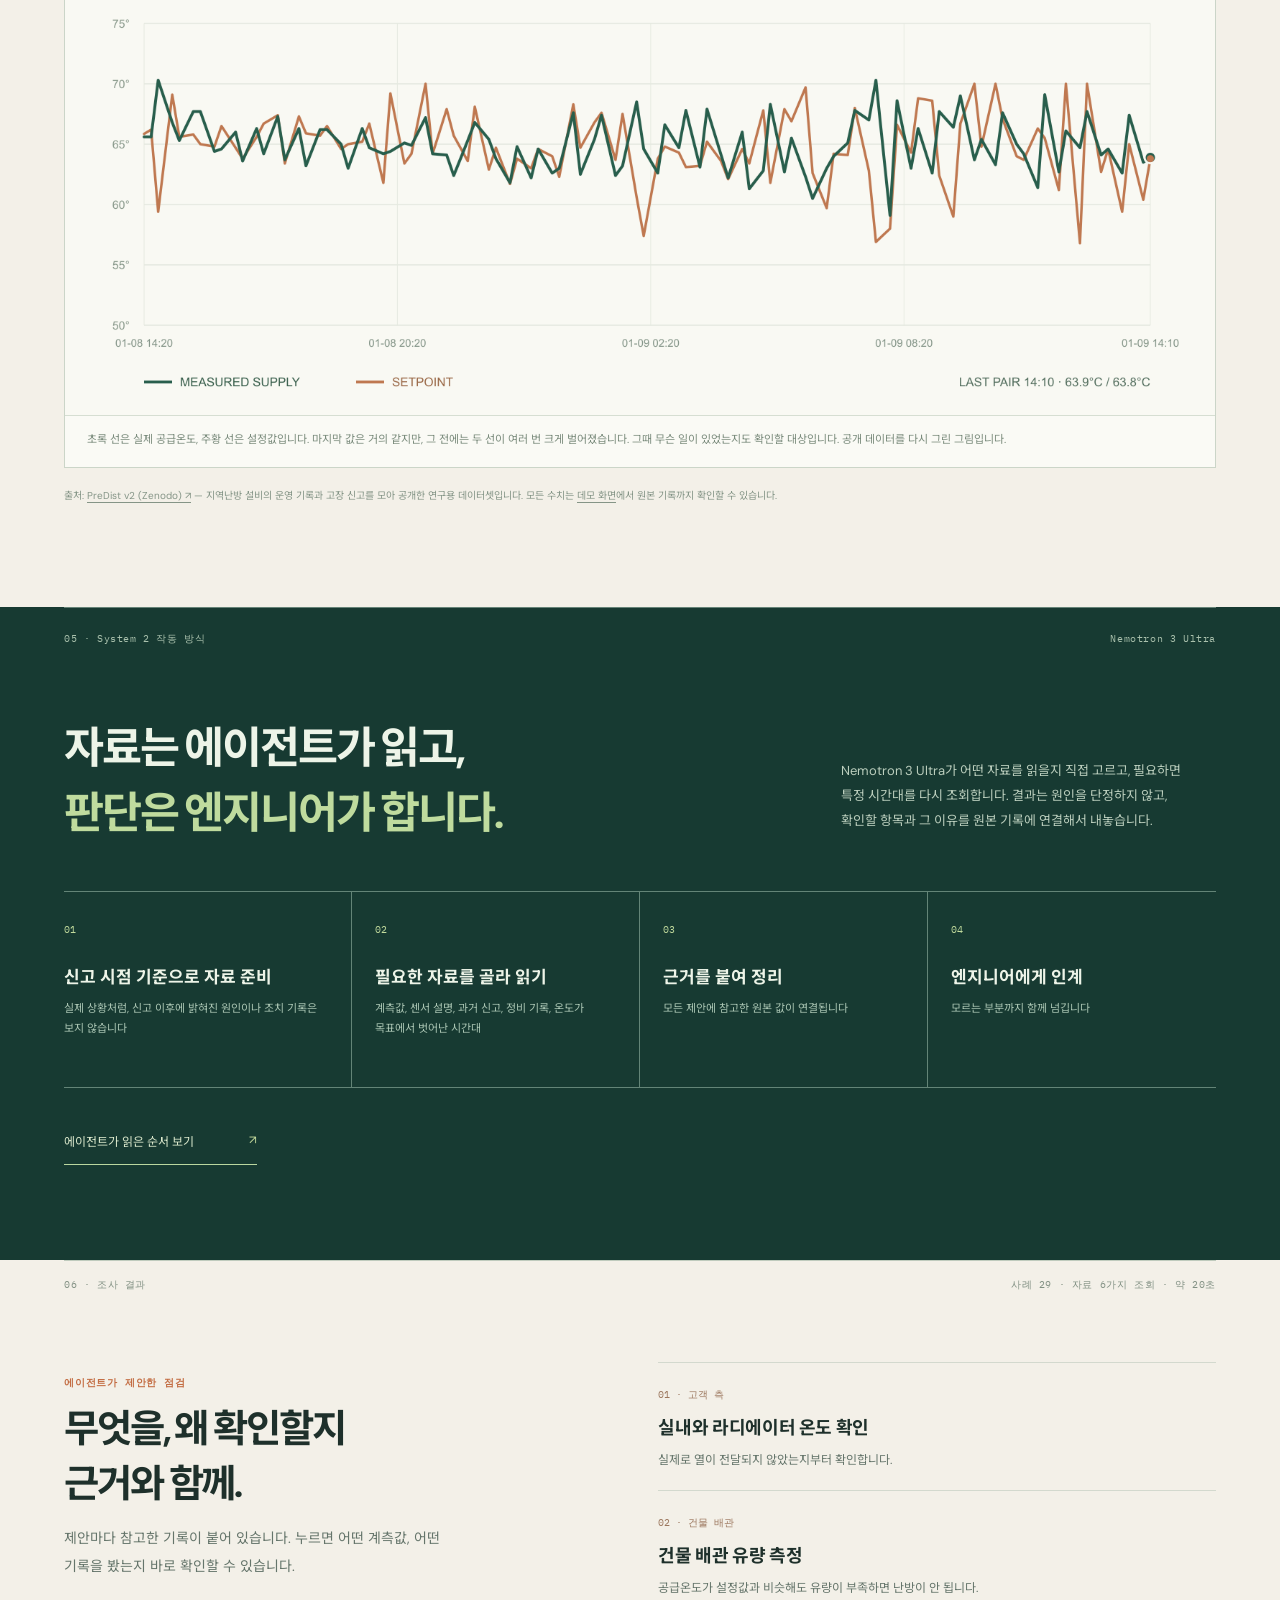
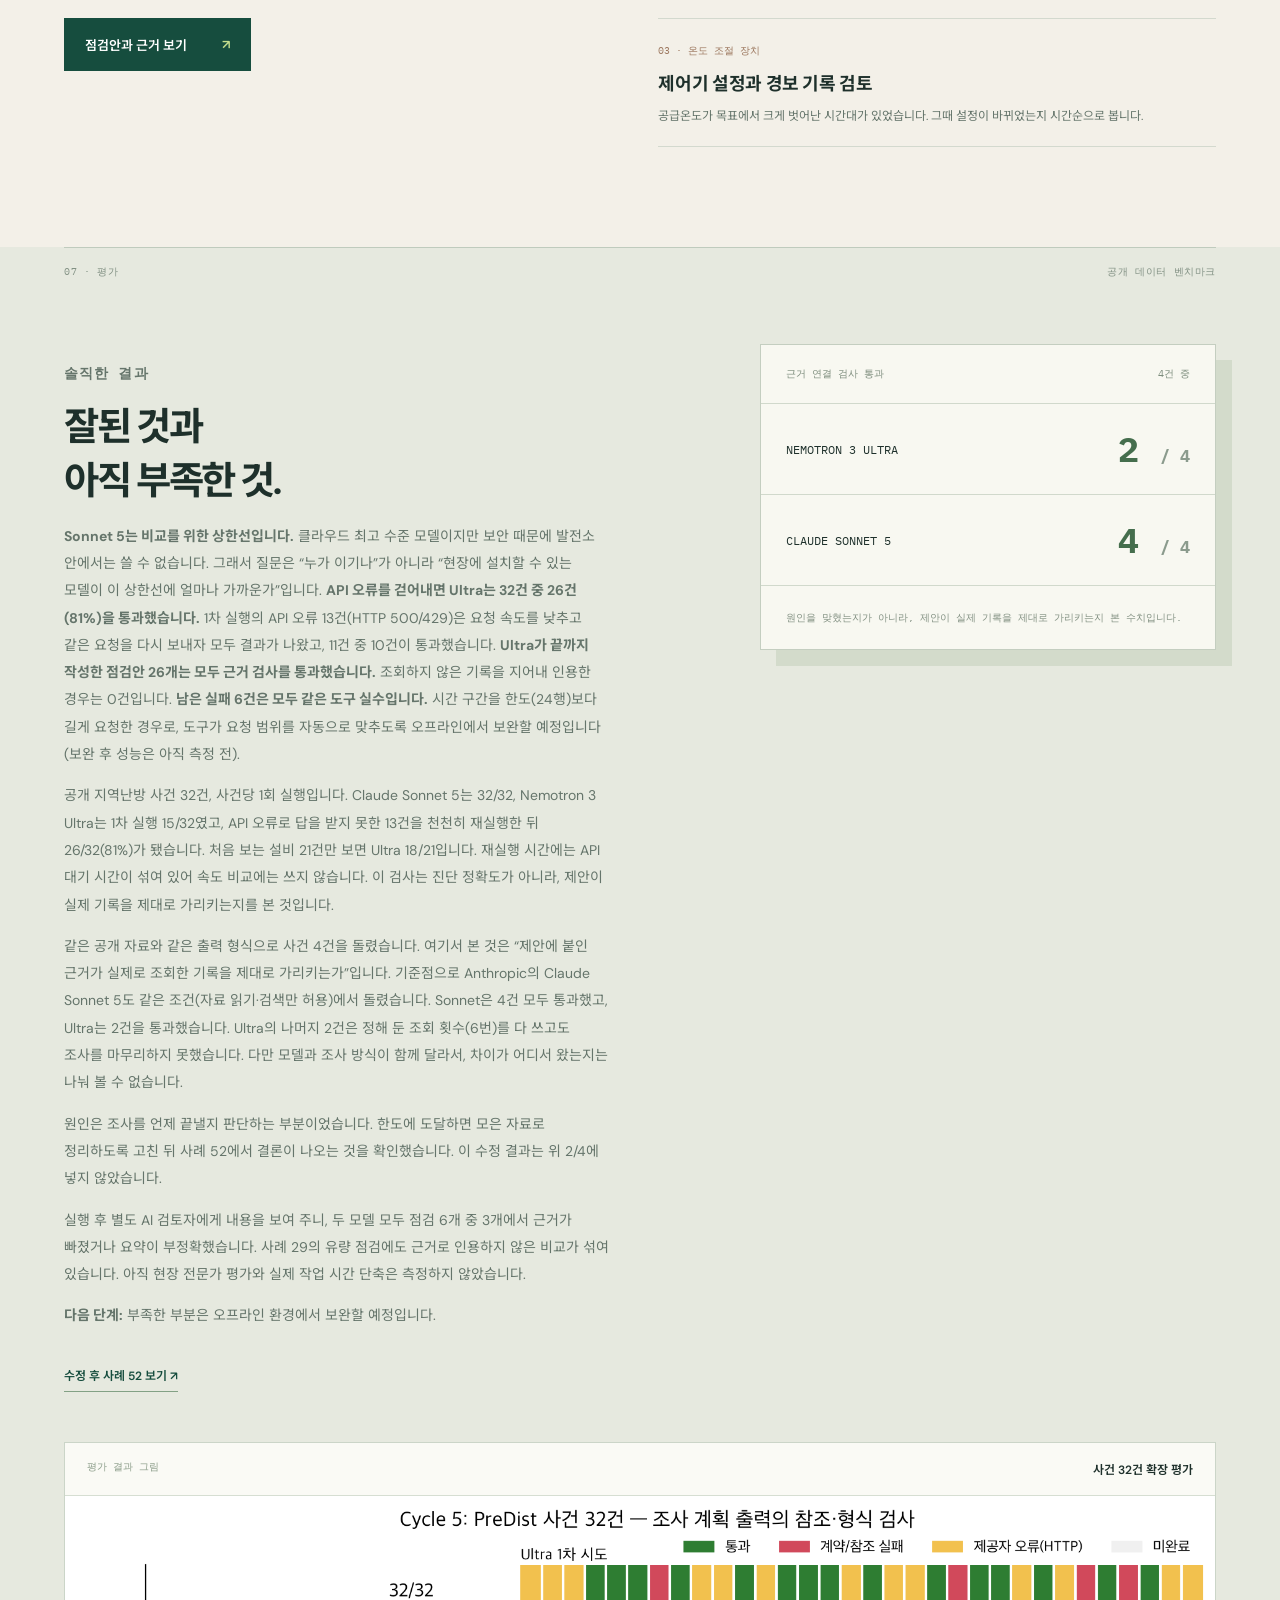
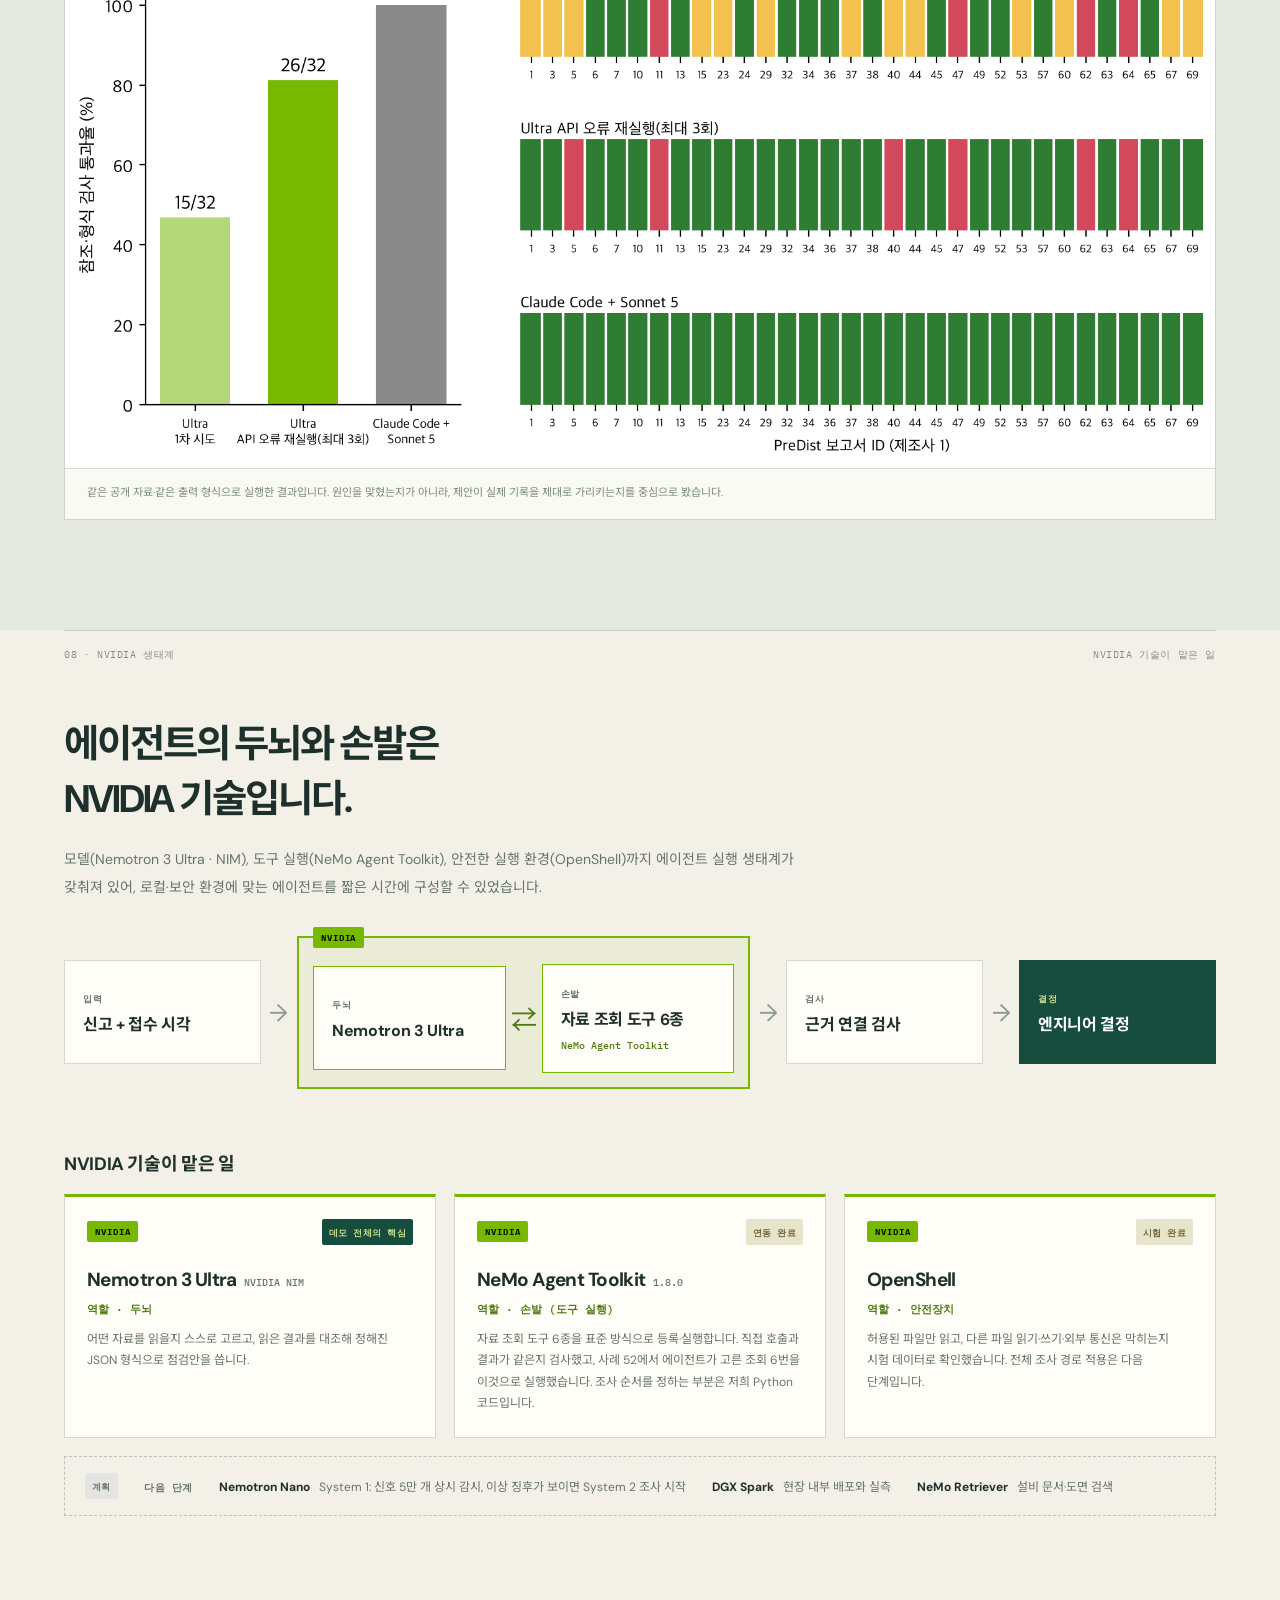
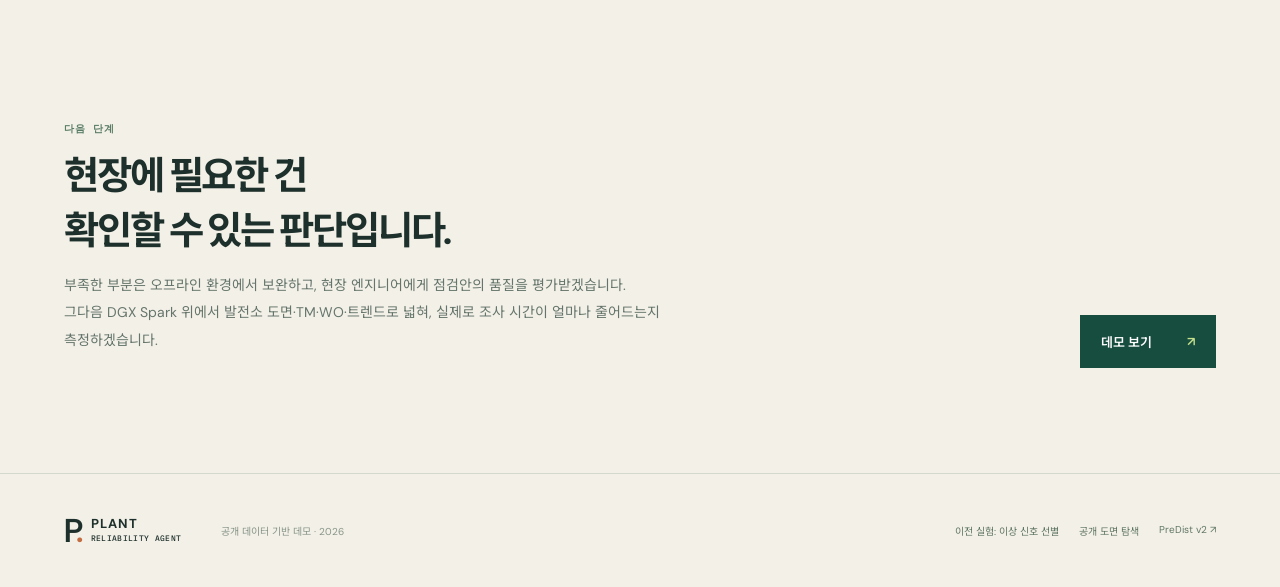
==== commit ec206cf8: "Update 32-case evaluation after throttled API reruns All 11 cases that hit NVIDIA API errors were re" ====
--- a/web/index.html
+++ b/web/index.html
@@ -23,7 +23,7 @@
 <section class="case-section wrap" id="case"><div class="case-intro"><p class="kicker">벤치마크 속 실제 신고 · 사례 29</p><h2>신고 한 줄과 24시간치 계측.<br>어디부터 볼까요?</h2><p>서브스테이션 17에 들어온 실제 신고입니다. 고객은 “no heat”(난방 안 됨)라고만 남겼습니다. 신고 전 24시간의 온도 기록은 남아 있지만, 집 안이 실제로 따뜻했는지는 어디에도 기록돼 있지 않습니다.</p></div><div class="case-evidence"><div class="evidence-item"><span class="evidence-index">신고</span><strong>난방 안 됨</strong><p>2019년 1월 9일 14시 18분 접수. 여기서 조사가 시작됩니다.</p></div><div class="evidence-item"><span class="evidence-index">마지막 계측</span><strong>63.9 °C</strong><p>14시 10분 공급온도. 설정값과 거의 같습니다. 하지만 이 한 순간만 보고 24시간 전체를 판단할 수는 없습니다.</p></div><div class="evidence-item dark"><span class="evidence-index">빠진 정보</span><strong>현장에서 확인할 것</strong><p>실내 온도와 건물 배관에 물이 얼마나 흐르는지(유량)는 데이터에 없습니다. 원인을 말하려면 이 둘이 먼저 필요합니다.</p></div></div><figure class="case-figure"><div class="figure-head"><span>사례 29 · 공급온도와 설정값</span><strong>신고 전 24시간, 10분 간격 144개 기록</strong></div><img src="assets/system2-case29-trend.png" alt="사례 29의 신고 전 24시간 동안 10분 간격으로 기록된 2차측 공급온도와 설정값 그래프. 마지막 값은 63.9도와 63.8도로 거의 같지만, 구간 중간에는 두 선이 여러 번 크게 벌어진다."><figcaption>초록 선은 실제 공급온도, 주황 선은 설정값입니다. 마지막 값은 거의 같지만, 그 전에는 두 선이 여러 번 크게 벌어졌습니다. 그때 무슨 일이 있었는지도 확인할 대상입니다. 공개 데이터를 다시 그린 그림입니다.</figcaption></figure><div class="source-note">출처: <a href="https://zenodo.org/records/19496480" target="_blank" rel="noreferrer">PreDist v2 (Zenodo) ↗</a> — 지역난방 설비의 운영 기록과 고장 신고를 모아 공개한 연구용 데이터셋입니다. 모든 수치는 <a href="system2.html">데모 화면</a>에서 원본 기록까지 확인할 수 있습니다.</div></section>
 <section class="dark-section" id="method"><div class="wrap"><div class="section-line inverse"><span>05 · System 2 작동 방식</span><span>Nemotron 3 Ultra</span></div><div class="method-header"><h2>자료는 에이전트가 읽고,<br><em>판단은 엔지니어가 합니다.</em></h2><p>Nemotron 3 Ultra가 어떤 자료를 읽을지 직접 고르고, 필요하면 특정 시간대를 다시 조회합니다. 결과는 원인을 단정하지 않고, 확인할 항목과 그 이유를 원본 기록에 연결해서 내놓습니다.</p></div><div class="method-flow"><div><span>01</span><b>신고 시점 기준으로 자료 준비</b><p>실제 상황처럼, 신고 이후에 밝혀진 원인이나 조치 기록은 보지 않습니다</p></div><div><span>02</span><b>필요한 자료를 골라 읽기</b><p>계측값, 센서 설명, 과거 신고, 정비 기록, 온도가 목표에서 벗어난 시간대</p></div><div><span>03</span><b>근거를 붙여 정리</b><p>모든 제안에 참고한 원본 값이 연결됩니다</p></div><div><span>04</span><b>엔지니어에게 인계</b><p>모르는 부분까지 함께 넘깁니다</p></div></div><a class="outline-link" href="system2.html">에이전트가 읽은 순서 보기 <span>↗</span></a></div></section>
 <section class="recommendation wrap"><div class="section-line"><span>06 · 조사 결과</span><span>사례 29 · 자료 6가지 조회 · 약 20초</span></div><div class="rec-layout"><div><p class="kicker">에이전트가 제안한 점검</p><h2>무엇을, 왜 확인할지<br>근거와 함께.</h2><p>제안마다 참고한 기록이 붙어 있습니다. 누르면 어떤 계측값, 어떤 기록을 봤는지 바로 확인할 수 있습니다.</p><a class="button-primary" href="system2.html">점검안과 근거 보기 <span>↗</span></a></div><ol class="rec-list"><li><span>01 · 고객 측</span><b>실내와 라디에이터 온도 확인</b><p>실제로 열이 전달되지 않았는지부터 확인합니다.</p></li><li><span>02 · 건물 배관</span><b>건물 배관 유량 측정</b><p>공급온도가 설정값과 비슷해도 유량이 부족하면 난방이 안 됩니다.</p></li><li><span>03 · 온도 조절 장치</span><b>제어기 설정과 경보 기록 검토</b><p>공급온도가 목표에서 크게 벗어난 시간대가 있었습니다. 그때 설정이 바뀌었는지 시간순으로 봅니다.</p></li></ol></div></section>
-<section class="proof-section" id="evaluation"><div class="wrap"><div class="section-line"><span>07 · 평가</span><span>공개 데이터 벤치마크</span></div><div class="proof-grid"><div><p class="kicker">솔직한 결과</p><h2>잘된 것과<br>아직 부족한 것.</h2><!-- EVAL30:START --><p><b>Sonnet 5는 비교를 위한 상한선입니다.</b> 클라우드 최고 수준 모델이지만 보안 때문에 발전소 안에서는 쓸 수 없습니다. 그래서 질문은 “누가 이기나”가 아니라 “현장에 설치할 수 있는 모델이 이 상한선에 얼마나 가까운가”입니다. <b>Ultra가 끝까지 작성한 점검안 15개는 모두 근거 검사를 통과했습니다.</b> 조회하지 않은 기록을 지어내 인용한 경우는 0건입니다. 발전소에서 가장 위험한 것은 AI가 그럴듯한 근거를 지어내는 것이기 때문에, 이 점이 현장에서 믿고 쓸 수 있는 이유입니다. <b>남은 격차는 판단력이 아니라 실행 안정성에서 나옵니다.</b> 놓친 17건 중 13건은 호스팅 API 오류로 답을 받지 못한 경우이고, 4건은 시간 구간을 한도보다 길게 요청한 한 가지 도구 실수였습니다. 현장 배포로 외부 API 요인을 없애고, 도구가 요청 범위를 자동으로 맞추도록 보완할 예정입니다(보완 후 성능은 아직 측정 전).</p><p>공개 지역난방 사건 32건으로 평가를 넓혔습니다(사건당 1회 실행). 같은 조건에서 Claude Sonnet 5는 32건 모두 근거 연결 검사를 통과했고, Nemotron 3 Ultra는 15건(47%)을 통과했습니다. Ultra가 놓친 17건 중 13건은 답이 틀린 것이 아니라 호스팅 API 연결 오류(HTTP)로 결과를 받지 못한 경우입니다. 이 오류를 빼면 Ultra는 19건 중 15건(79%)을 통과했고, 결과를 받은 실행의 조사 시간 중앙값은 Ultra 45초, Sonnet 48초였습니다. 현장에 직접 배포하면 외부 API 연결 오류 요인은 줄일 수 있고, 1차 시도에서 남은 4건(재실행 후 5건)의 형식·근거 실패는 오프라인 환경에서 보완할 예정입니다. 이 검사는 진단 정확도가 아니라, 제안이 실제 기록을 제대로 가리키는지를 본 것입니다.</p><!-- EVAL30:END --><p>같은 공개 자료와 같은 출력 형식으로 사건 4건을 돌렸습니다. 여기서 본 것은 “제안에 붙인 근거가 실제로 조회한 기록을 제대로 가리키는가”입니다. 기준점으로 Anthropic의 Claude Sonnet 5도 같은 조건(자료 읽기·검색만 허용)에서 돌렸습니다. Sonnet은 4건 모두 통과했고, Ultra는 2건을 통과했습니다. Ultra의 나머지 2건은 정해 둔 조회 횟수(6번)를 다 쓰고도 조사를 마무리하지 못했습니다. 다만 모델과 조사 방식이 함께 달라서, 차이가 어디서 왔는지는 나눠 볼 수 없습니다.</p><p>원인은 조사를 언제 끝낼지 판단하는 부분이었습니다. 한도에 도달하면 모은 자료로 정리하도록 고친 뒤 사례 52에서 결론이 나오는 것을 확인했습니다. 이 수정 결과는 위 2/4에 넣지 않았습니다.</p><p>실행 후 별도 AI 검토자에게 내용을 보여 주니, 두 모델 모두 점검 6개 중 3개에서 근거가 빠졌거나 요약이 부정확했습니다. 사례 29의 유량 점검에도 근거로 인용하지 않은 비교가 섞여 있습니다. 아직 현장 전문가 평가와 실제 작업 시간 단축은 측정하지 않았습니다.</p><p><b>다음 단계:</b> 부족한 부분은 오프라인 환경에서 보완할 예정입니다.</p><a class="proof-link" href="system2.html?case=52">수정 후 사례 52 보기 ↗</a></div><div class="scorecard"><div class="score-head"><span>근거 연결 검사 통과</span><span>4건 중</span></div><div class="score-row"><span>NEMOTRON 3 ULTRA</span><strong>2 <small>/ 4</small></strong></div><div class="score-row"><span>CLAUDE SONNET 5</span><strong>4 <small>/ 4</small></strong></div><div class="score-foot">원인을 맞혔는지가 아니라, 제안이 실제 기록을 제대로 가리키는지 본 수치입니다.</div></div></div><figure class="case-figure eval-figure"><div class="figure-head"><span>평가 결과 그림</span><strong>사건 32건 확장 평가</strong></div><img src="assets/eval-cycle5.png" alt="사건 32건으로 확장한 평가에서 Nemotron 3 Ultra와 기준 모델의 결과를 비교한 그림" loading="lazy"><figcaption>같은 공개 자료·같은 출력 형식으로 실행한 결과입니다. 원인을 맞혔는지가 아니라, 제안이 실제 기록을 제대로 가리키는지를 중심으로 봤습니다.</figcaption></figure></div></section>
+<section class="proof-section" id="evaluation"><div class="wrap"><div class="section-line"><span>07 · 평가</span><span>공개 데이터 벤치마크</span></div><div class="proof-grid"><div><p class="kicker">솔직한 결과</p><h2>잘된 것과<br>아직 부족한 것.</h2><!-- EVAL30:START --><p><b>Sonnet 5는 비교를 위한 상한선입니다.</b> 클라우드 최고 수준 모델이지만 보안 때문에 발전소 안에서는 쓸 수 없습니다. 그래서 질문은 “누가 이기나”가 아니라 “현장에 설치할 수 있는 모델이 이 상한선에 얼마나 가까운가”입니다. <b>API 오류를 걷어내면 Ultra는 32건 중 26건(81%)을 통과했습니다.</b> 1차 실행의 API 오류 13건(HTTP 500/429)은 요청 속도를 낮추고 같은 요청을 다시 보내자 모두 결과가 나왔고, 11건 중 10건이 통과했습니다. <b>Ultra가 끝까지 작성한 점검안 26개는 모두 근거 검사를 통과했습니다.</b> 조회하지 않은 기록을 지어내 인용한 경우는 0건입니다. <b>남은 실패 6건은 모두 같은 도구 실수입니다.</b> 시간 구간을 한도(24행)보다 길게 요청한 경우로, 도구가 요청 범위를 자동으로 맞추도록 오프라인에서 보완할 예정입니다(보완 후 성능은 아직 측정 전).</p><p>공개 지역난방 사건 32건, 사건당 1회 실행입니다. Claude Sonnet 5는 32/32, Nemotron 3 Ultra는 1차 실행 15/32였고, API 오류로 답을 받지 못한 13건을 천천히 재실행한 뒤 26/32(81%)가 됐습니다. 처음 보는 설비 21건만 보면 Ultra 18/21입니다. 재실행 시간에는 API 대기 시간이 섞여 있어 속도 비교에는 쓰지 않습니다. 이 검사는 진단 정확도가 아니라, 제안이 실제 기록을 제대로 가리키는지를 본 것입니다.</p><!-- EVAL30:END --><p>같은 공개 자료와 같은 출력 형식으로 사건 4건을 돌렸습니다. 여기서 본 것은 “제안에 붙인 근거가 실제로 조회한 기록을 제대로 가리키는가”입니다. 기준점으로 Anthropic의 Claude Sonnet 5도 같은 조건(자료 읽기·검색만 허용)에서 돌렸습니다. Sonnet은 4건 모두 통과했고, Ultra는 2건을 통과했습니다. Ultra의 나머지 2건은 정해 둔 조회 횟수(6번)를 다 쓰고도 조사를 마무리하지 못했습니다. 다만 모델과 조사 방식이 함께 달라서, 차이가 어디서 왔는지는 나눠 볼 수 없습니다.</p><p>원인은 조사를 언제 끝낼지 판단하는 부분이었습니다. 한도에 도달하면 모은 자료로 정리하도록 고친 뒤 사례 52에서 결론이 나오는 것을 확인했습니다. 이 수정 결과는 위 2/4에 넣지 않았습니다.</p><p>실행 후 별도 AI 검토자에게 내용을 보여 주니, 두 모델 모두 점검 6개 중 3개에서 근거가 빠졌거나 요약이 부정확했습니다. 사례 29의 유량 점검에도 근거로 인용하지 않은 비교가 섞여 있습니다. 아직 현장 전문가 평가와 실제 작업 시간 단축은 측정하지 않았습니다.</p><p><b>다음 단계:</b> 부족한 부분은 오프라인 환경에서 보완할 예정입니다.</p><a class="proof-link" href="system2.html?case=52">수정 후 사례 52 보기 ↗</a></div><div class="scorecard"><div class="score-head"><span>근거 연결 검사 통과</span><span>4건 중</span></div><div class="score-row"><span>NEMOTRON 3 ULTRA</span><strong>2 <small>/ 4</small></strong></div><div class="score-row"><span>CLAUDE SONNET 5</span><strong>4 <small>/ 4</small></strong></div><div class="score-foot">원인을 맞혔는지가 아니라, 제안이 실제 기록을 제대로 가리키는지 본 수치입니다.</div></div></div><figure class="case-figure eval-figure"><div class="figure-head"><span>평가 결과 그림</span><strong>사건 32건 확장 평가</strong></div><img src="assets/eval-cycle5.png" alt="사건 32건으로 확장한 평가에서 Nemotron 3 Ultra와 기준 모델의 결과를 비교한 그림" loading="lazy"><figcaption>같은 공개 자료·같은 출력 형식으로 실행한 결과입니다. 원인을 맞혔는지가 아니라, 제안이 실제 기록을 제대로 가리키는지를 중심으로 봤습니다.</figcaption></figure></div></section>
 <section class="architecture wrap" id="architecture"><div class="section-line"><span>08 · NVIDIA 생태계</span><span>NVIDIA 기술이 맡은 일</span></div><h2>에이전트의 두뇌와 손발은<br>NVIDIA 기술입니다.</h2><p class="arch-lead">모델(Nemotron 3 Ultra · NIM), 도구 실행(NeMo Agent Toolkit), 안전한 실행 환경(OpenShell)까지 에이전트 실행 생태계가 갖춰져 있어, 로컬·보안 환경에 맞는 에이전트를 짧은 시간에 구성할 수 있었습니다.</p><div class="arch2-flow" role="img" aria-label="흐름: 신고와 접수 시각이 들어오면 NVIDIA Nemotron 3 Ultra가 두뇌로서 NVIDIA NeMo Agent Toolkit으로 실행하는 자료 조회 도구 6종을 오가며 조사하고, 근거 연결 검사를 거쳐 엔지니어가 결정한다."><div class="arch2-node"><span class="arch2-step">입력</span><b>신고 + 접수 시각</b></div><div class="arch2-arrow" aria-hidden="true">→</div><div class="arch2-nv"><span class="nv-badge">NVIDIA</span><div class="arch2-node nv-node"><span class="arch2-step">두뇌</span><b>Nemotron 3 Ultra</b></div><div class="arch2-swap" aria-hidden="true">⇄</div><div class="arch2-node nv-node"><span class="arch2-step">손발</span><b>자료 조회 도구 6종</b><small>NeMo Agent Toolkit</small></div></div><div class="arch2-arrow" aria-hidden="true">→</div><div class="arch2-node"><span class="arch2-step">검사</span><b>근거 연결 검사</b></div><div class="arch2-arrow" aria-hidden="true">→</div><div class="arch2-node arch2-end"><span class="arch2-step">결정</span><b>엔지니어 결정</b></div></div><h3 class="arch2-title">NVIDIA 기술이 맡은 일</h3><div class="nv-cards"><article class="nv-card"><div class="nv-card-top"><span class="nv-badge">NVIDIA</span><span class="nv-status nv-core">데모 전체의 핵심</span></div><b>Nemotron 3 Ultra <small>NVIDIA NIM</small></b><p class="nv-role">역할 · 두뇌</p><p>어떤 자료를 읽을지 스스로 고르고, 읽은 결과를 대조해 정해진 JSON 형식으로 점검안을 씁니다.</p></article><article class="nv-card"><div class="nv-card-top"><span class="nv-badge">NVIDIA</span><span class="nv-status">연동 완료</span></div><b>NeMo Agent Toolkit <small>1.8.0</small></b><p class="nv-role">역할 · 손발 (도구 실행)</p><p>자료 조회 도구 6종을 표준 방식으로 등록·실행합니다. 직접 호출과 결과가 같은지 검사했고, 사례 52에서 에이전트가 고른 조회 6번을 이것으로 실행했습니다. 조사 순서를 정하는 부분은 저희 Python 코드입니다.</p></article><article class="nv-card"><div class="nv-card-top"><span class="nv-badge">NVIDIA</span><span class="nv-status">시험 완료</span></div><b>OpenShell</b><p class="nv-role">역할 · 안전장치</p><p>허용된 파일만 읽고, 다른 파일 읽기·쓰기·외부 통신은 막히는지 시험 데이터로 확인했습니다. 전체 조사 경로 적용은 다음 단계입니다.</p></article></div><div class="nv-next"><span class="nv-status nv-plan">계획</span><span class="nv-next-label">다음 단계</span><p><b>Nemotron Nano</b> System 1: 신호 5만 개 상시 감시, 이상 징후가 보이면 System 2 조사 시작</p><p><b>DGX Spark</b> 현장 내부 배포와 실측</p><p><b>NeMo Retriever</b> 설비 문서·도면 검색</p></div></section>
 <section class="closing wrap"><div><span class="eyebrow">다음 단계</span><h2>현장에 필요한 건<br>확인할 수 있는 판단입니다.</h2><p>부족한 부분은 오프라인 환경에서 보완하고, 현장 엔지니어에게 점검안의 품질을 평가받겠습니다. 그다음 DGX Spark 위에서 발전소 도면·TM·WO·트렌드로 넓혀, 실제로 조사 시간이 얼마나 줄어드는지 측정하겠습니다.</p></div><a class="button-primary" href="system2.html">데모 보기 <span>↗</span></a></section>
 </main><footer><div class="brand footer-brand"><span class="brand-mark">P<span class="brand-dot">.</span></span><span>PLANT<br><small>RELIABILITY AGENT</small></span></div><p>공개 데이터 기반 데모 · 2026</p><div><a href="investigation.html">이전 실험: 이상 신호 선별</a><a href="evidence.html">공개 도면 탐색</a><a href="https://zenodo.org/records/19496480" target="_blank" rel="noreferrer">PreDist v2 ↗</a></div></footer></body></html>
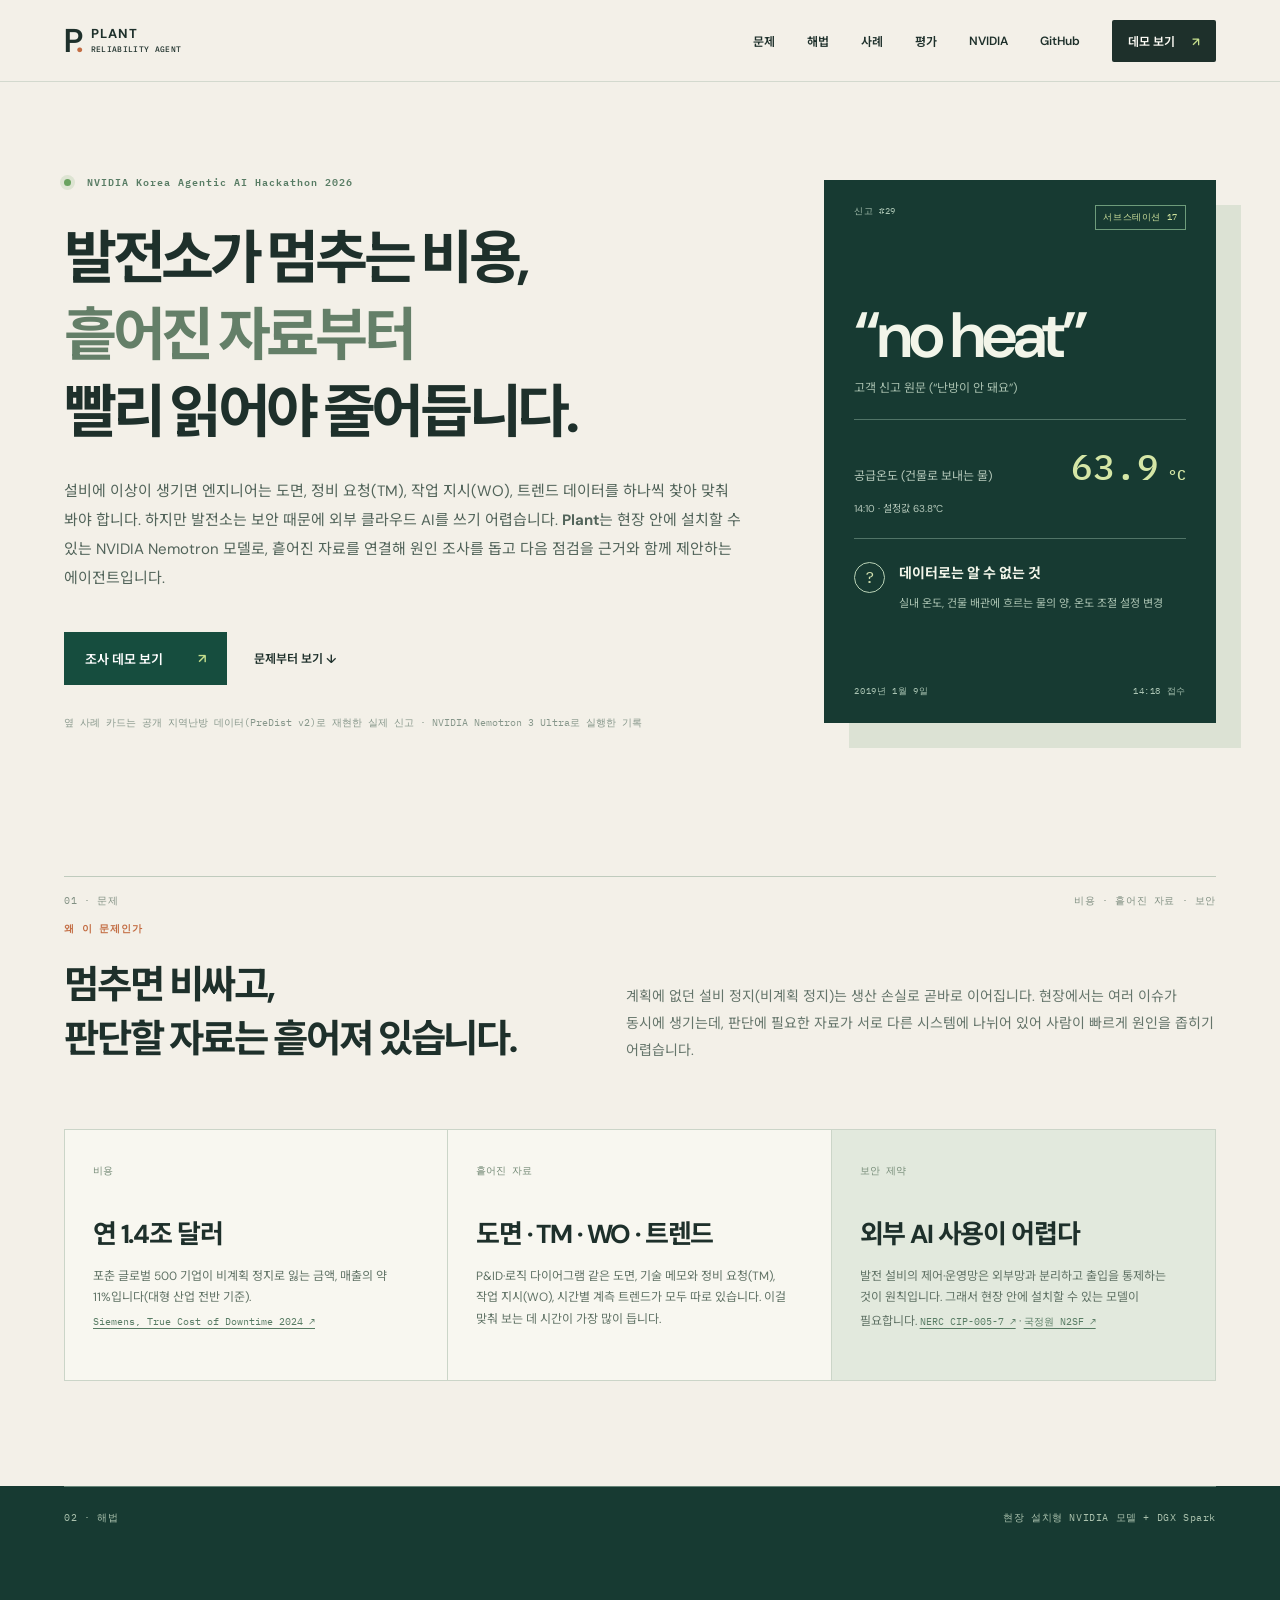
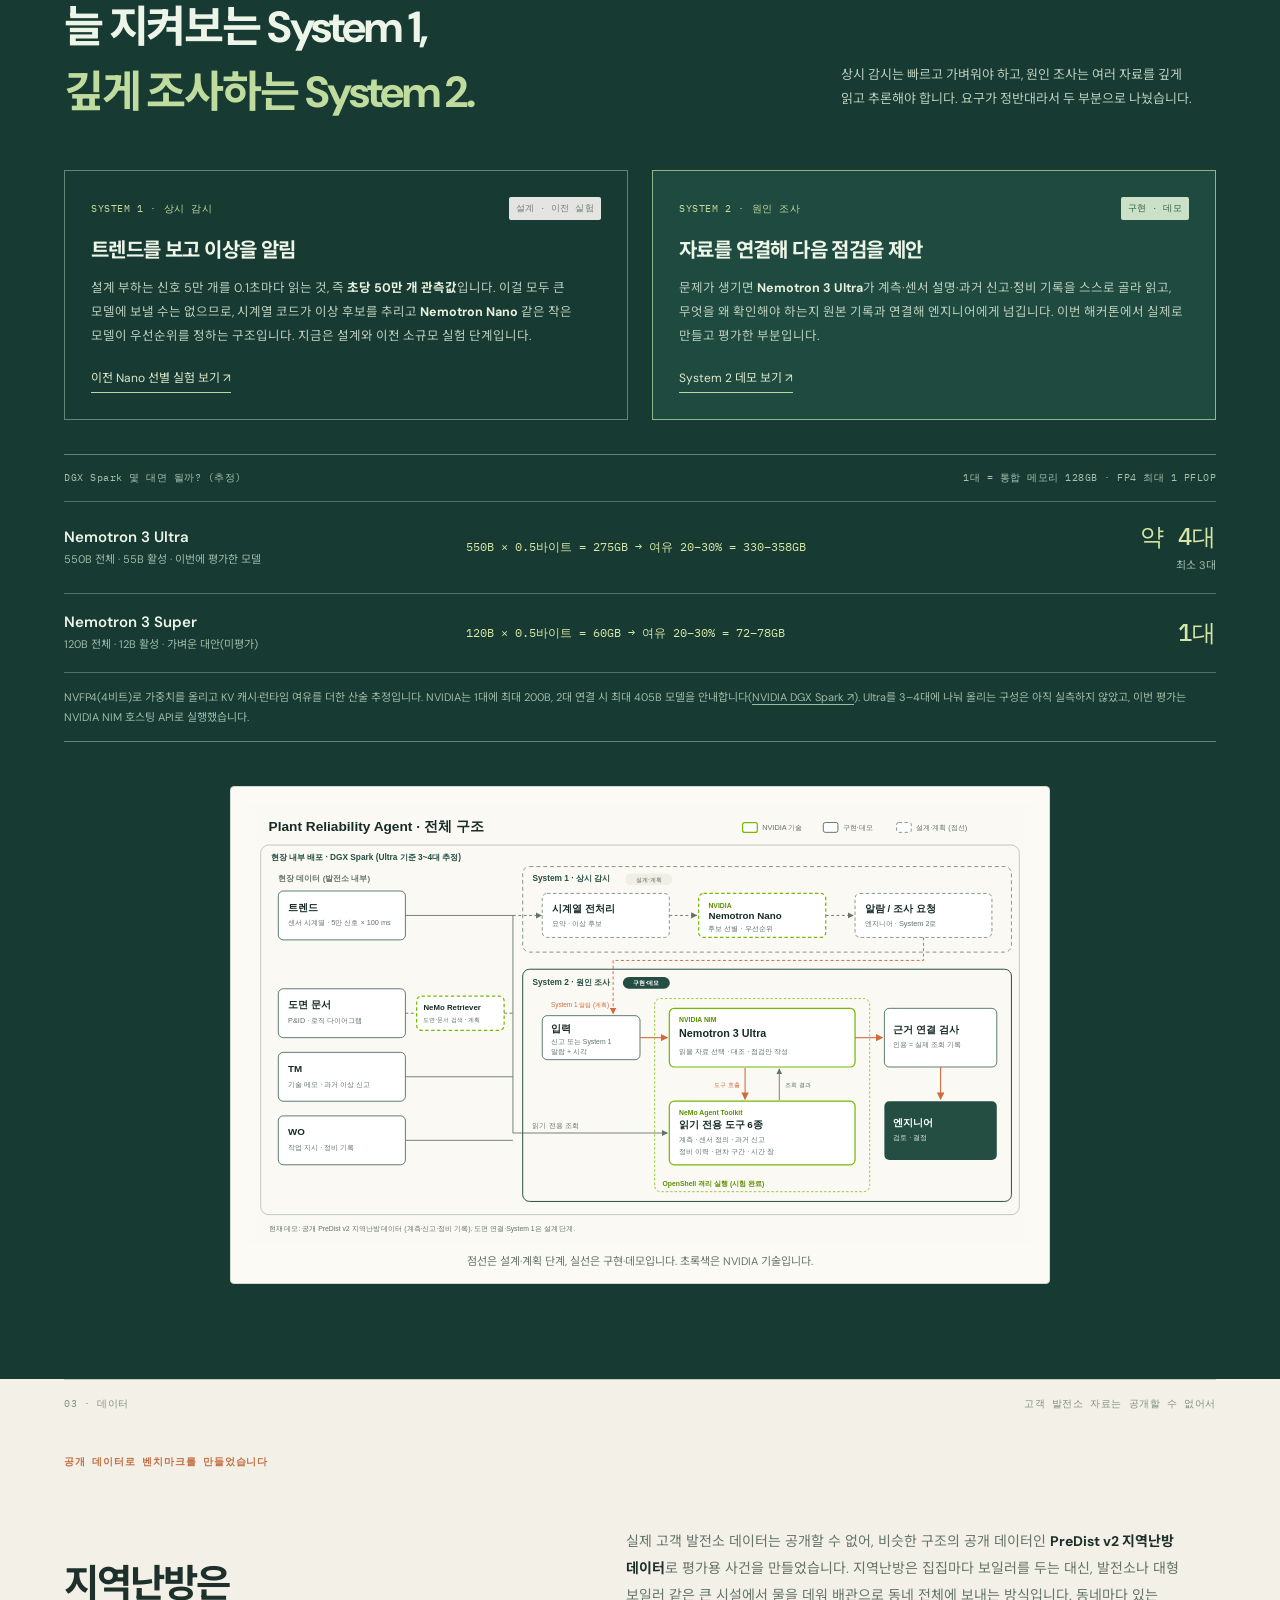
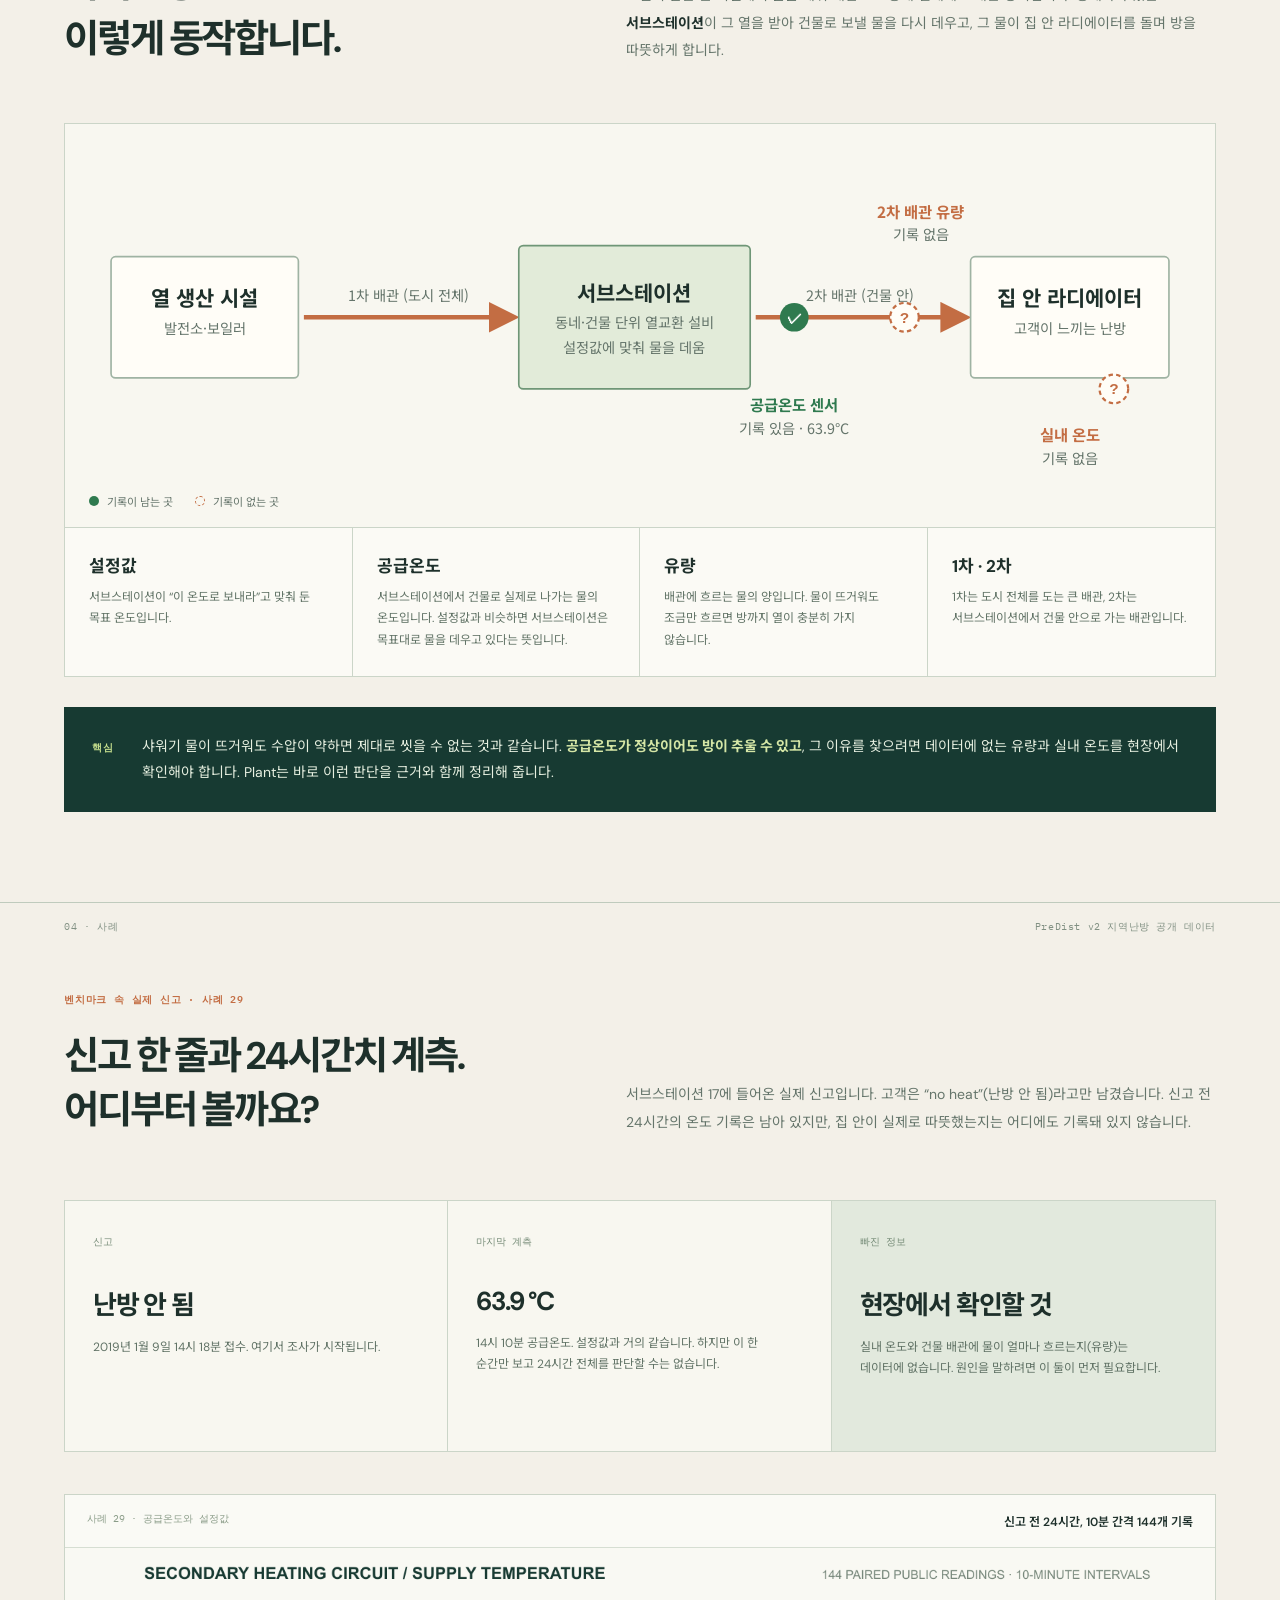
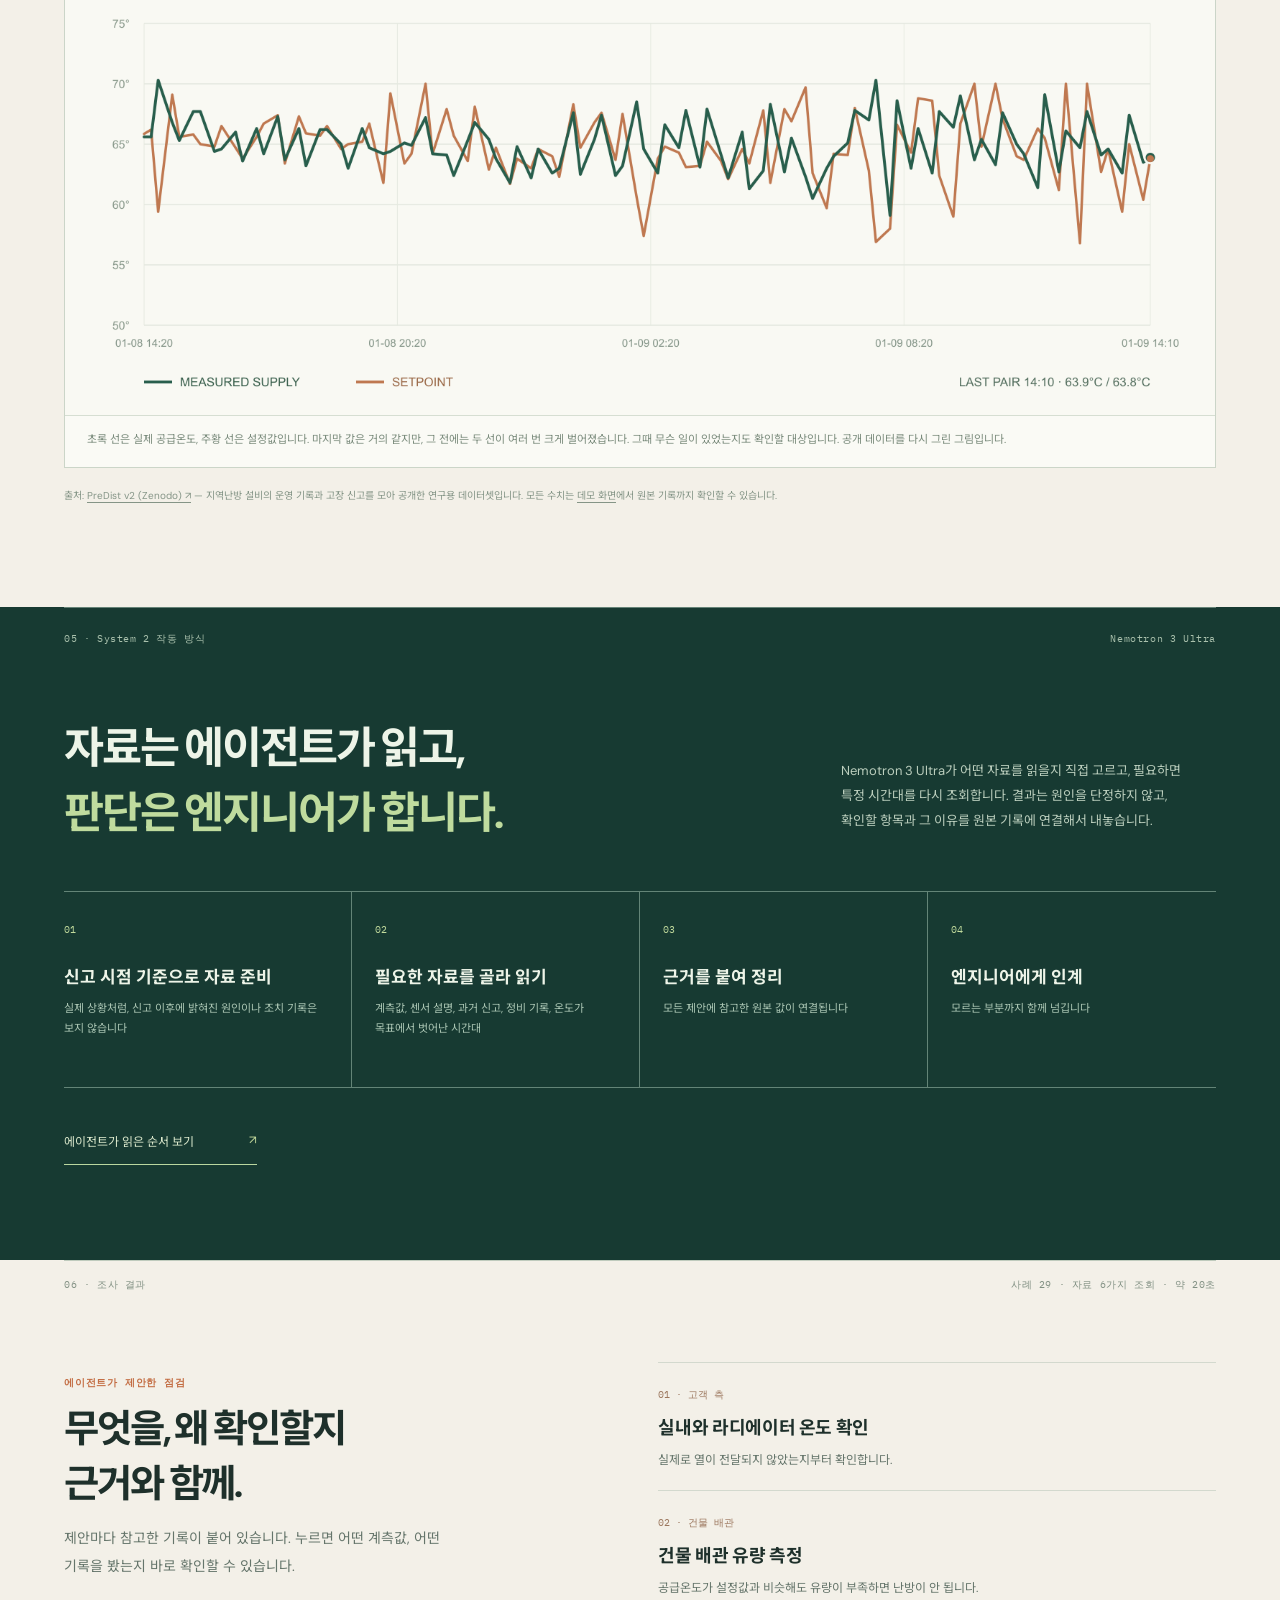
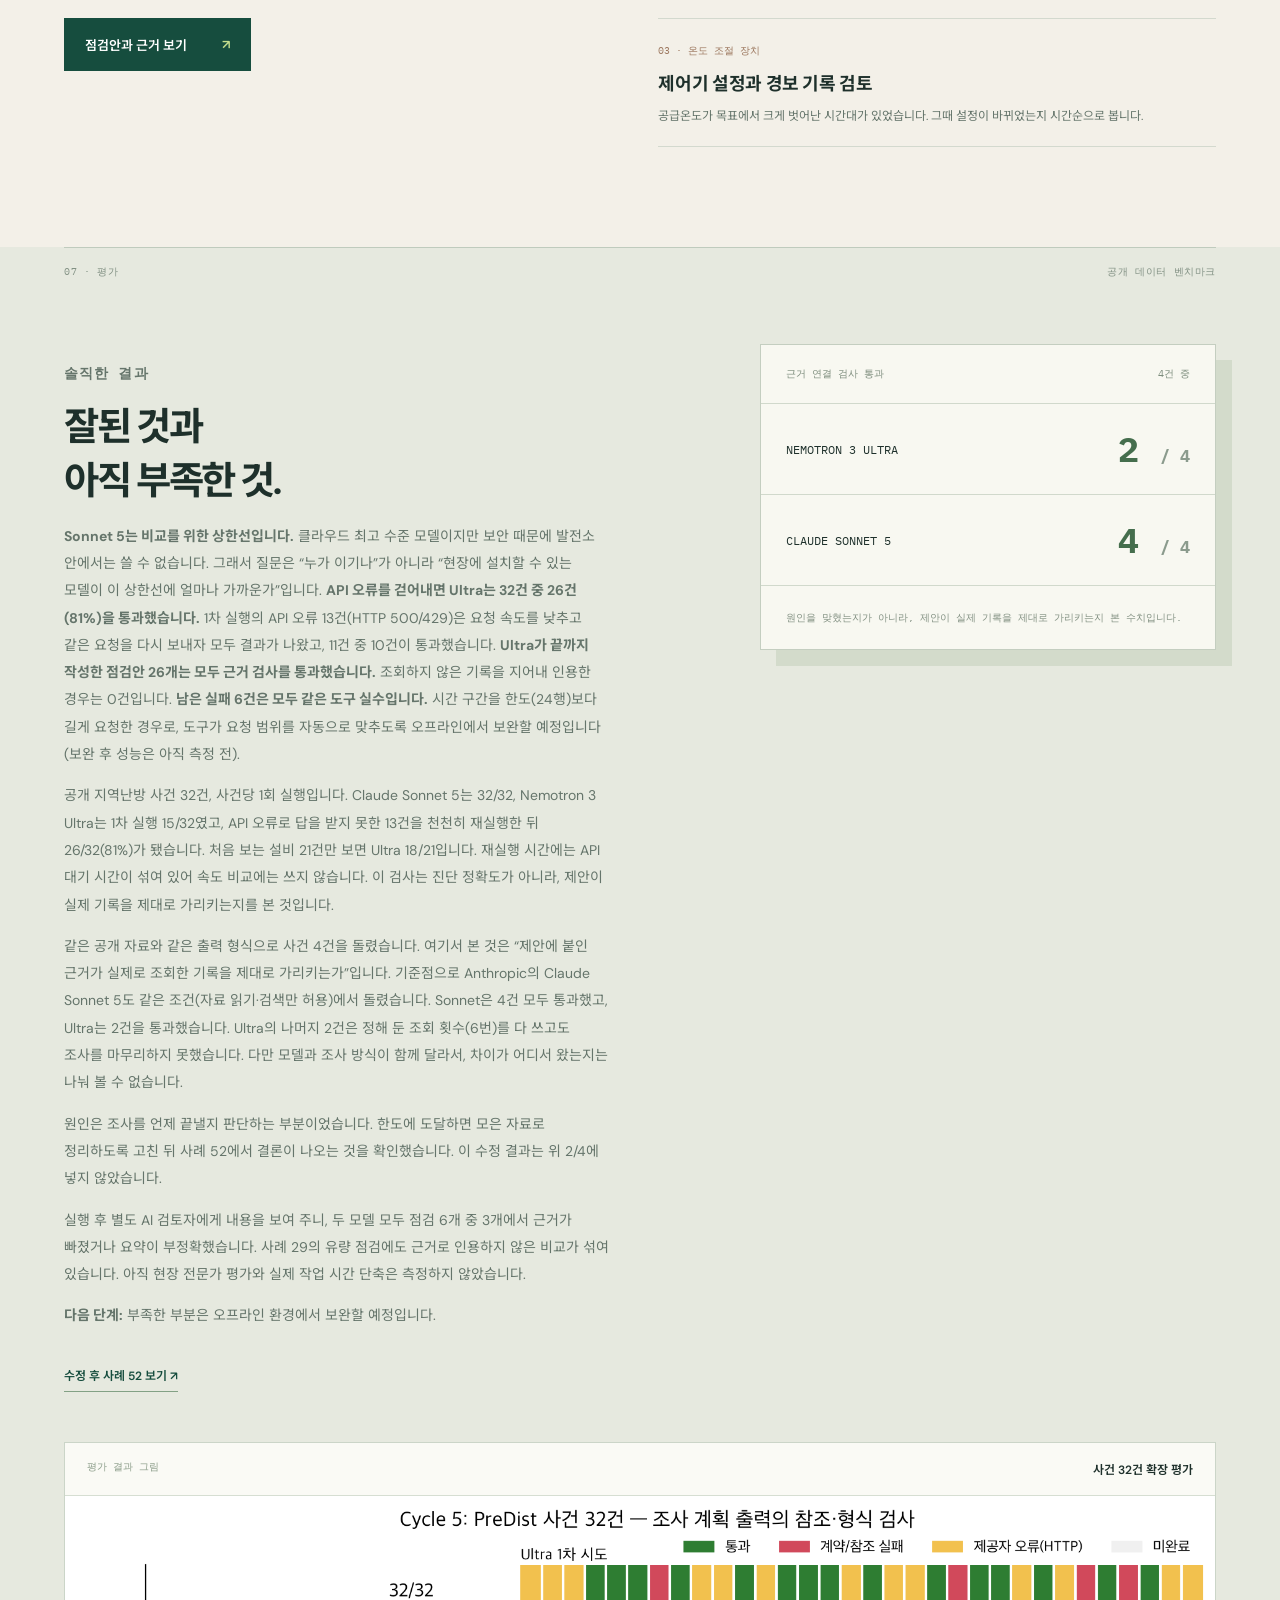
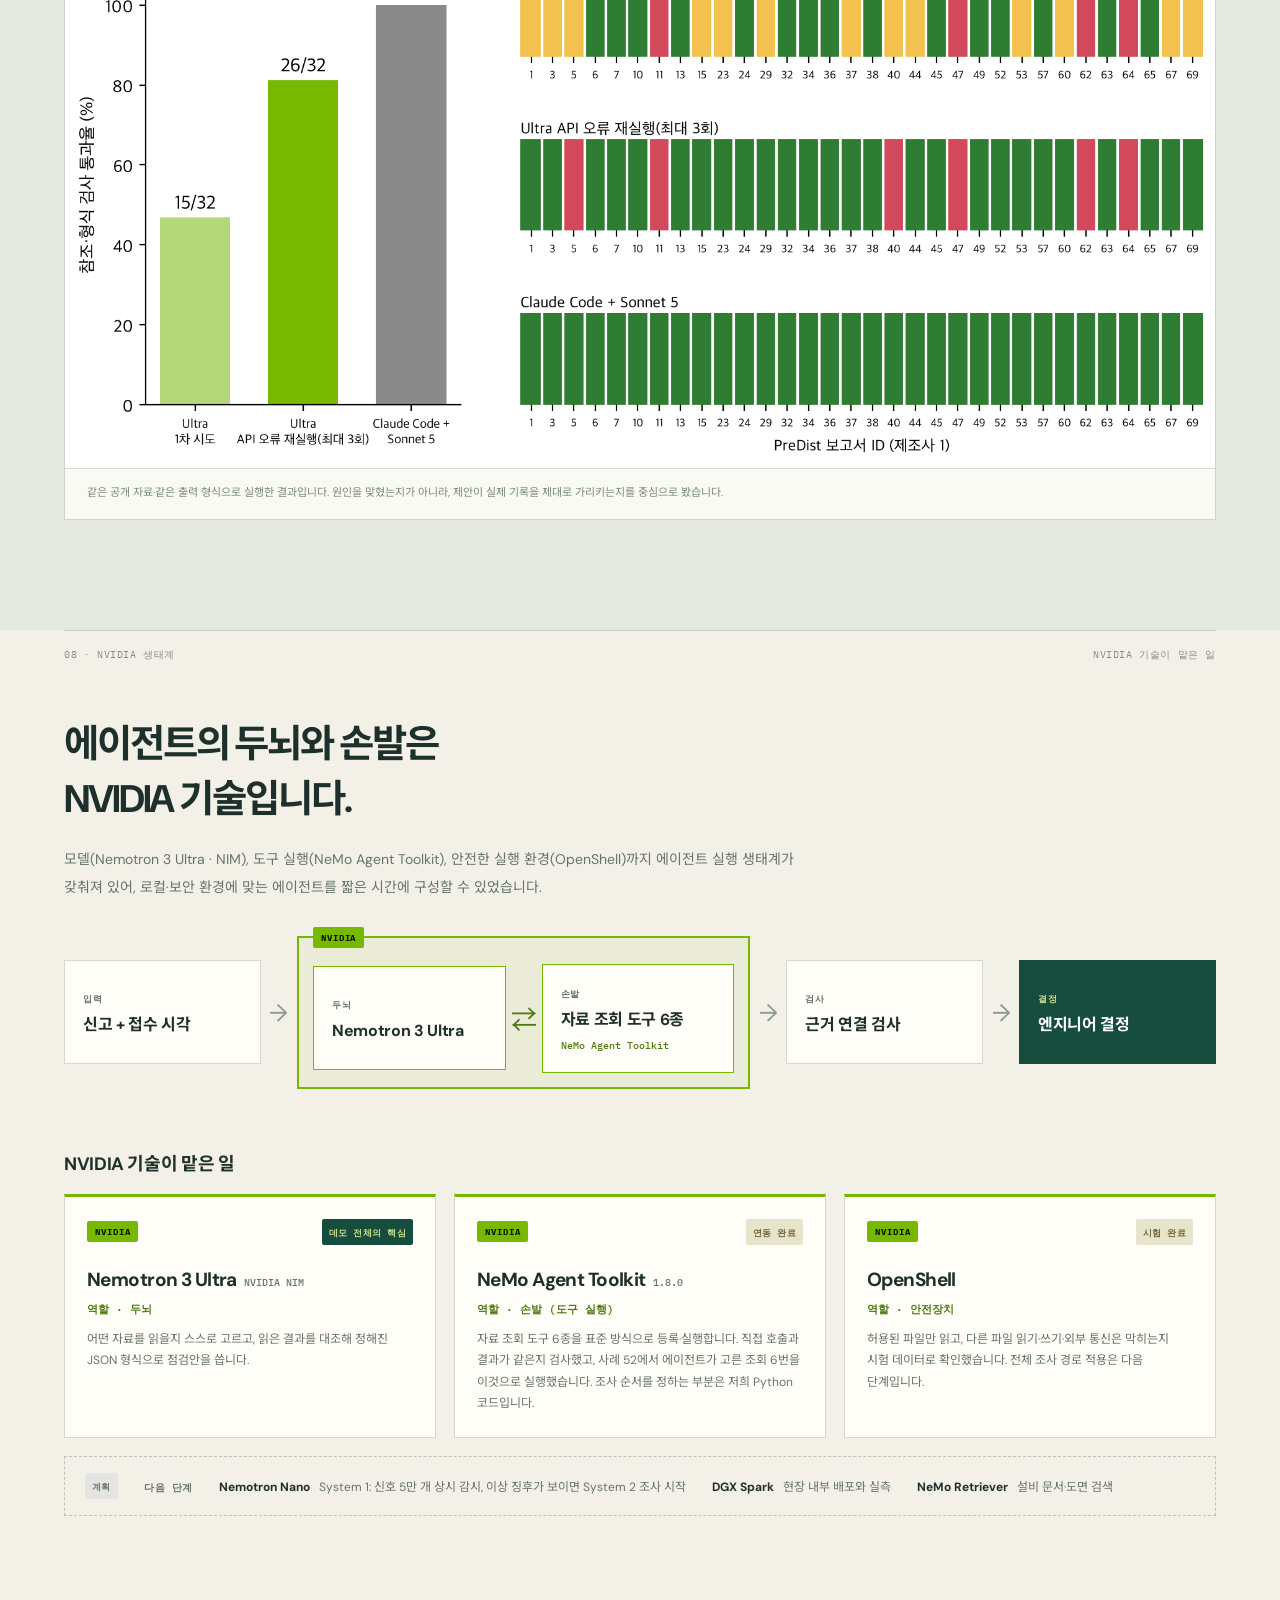
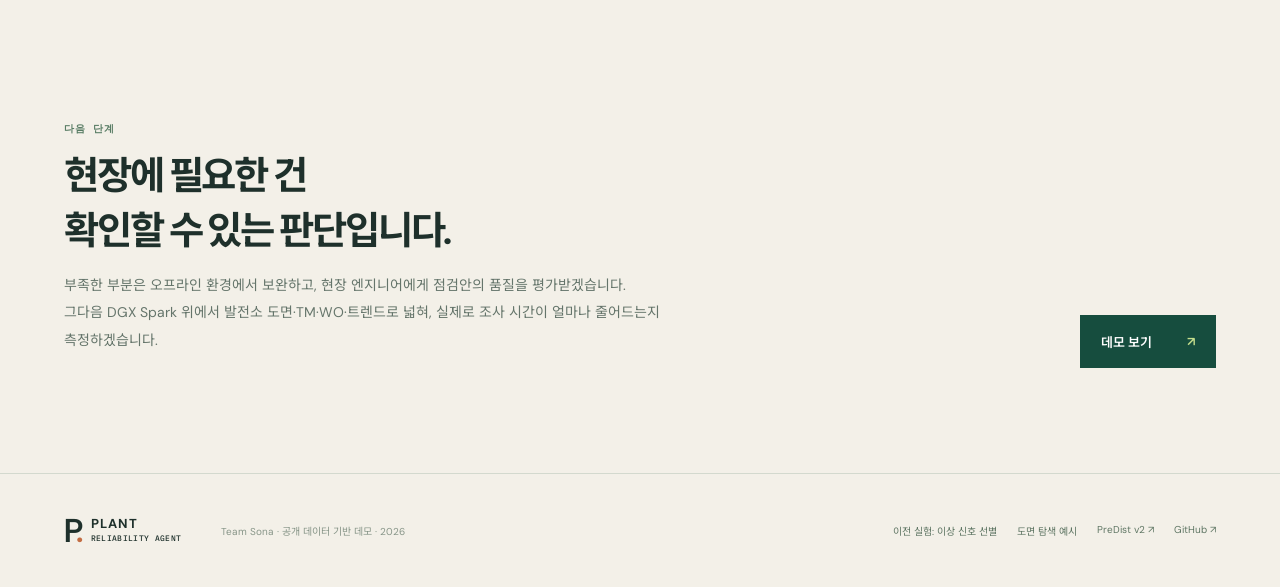
==== commit b7998a91: "Polish docs, packaging, CI and secondary demo pages - README and docs rewritten for outside readers;" ====
--- a/web/index.html
+++ b/web/index.html
@@ -1,6 +1,6 @@
 <!doctype html>
 <html lang="ko"><head><meta charset="utf-8"><meta name="viewport" content="width=device-width,initial-scale=1"><meta name="theme-color" content="#f3f0e8"><title>Plant Reliability Agent</title><meta name="description" content="발전소 비계획 정지를 줄이기 위해, 현장 안에 설치 가능한 NVIDIA Nemotron과 DGX Spark로 도면·TM·작업지시·트렌드를 연결해 원인 조사를 돕는 에이전트."><link rel="stylesheet" href="landing.css"><script src="landing.js" defer></script></head>
-<body><header class="site-nav"><a class="brand" href="index.html" aria-label="Plant 홈"><span class="brand-mark">P<span class="brand-dot">.</span></span><span>PLANT<br><small>RELIABILITY AGENT</small></span></a><nav aria-label="주 메뉴"><a href="#problem">문제</a><a href="#solution">해법</a><a href="#case">사례</a><a href="#evaluation">평가</a><a href="#architecture">NVIDIA</a><a class="nav-action" href="system2.html">데모 보기 <span>↗</span></a></nav></header>
+<body><header class="site-nav"><a class="brand" href="index.html" aria-label="Plant 홈"><span class="brand-mark">P<span class="brand-dot">.</span></span><span>PLANT<br><small>RELIABILITY AGENT</small></span></a><nav aria-label="주 메뉴"><a href="#problem">문제</a><a href="#solution">해법</a><a href="#case">사례</a><a href="#evaluation">평가</a><a href="#architecture">NVIDIA</a><a href="https://github.com/juyoungml/nvidia-hackathon" target="_blank" rel="noreferrer">GitHub</a><a class="nav-action" href="system2.html">데모 보기 <span>↗</span></a></nav></header>
 <main>
 <section class="hero wrap"><div class="hero-copy"><p class="eyebrow"><span class="pulse"></span> NVIDIA Korea Agentic AI Hackathon 2026</p><h1>발전소가 멈추는 비용,<br><em>흩어진 자료부터</em><br>빨리 읽어야 줄어듭니다.</h1><p class="hero-lead">설비에 이상이 생기면 엔지니어는 도면, 정비 요청(TM), 작업 지시(WO), 트렌드 데이터를 하나씩 찾아 맞춰 봐야 합니다. 하지만 발전소는 보안 때문에 외부 클라우드 AI를 쓰기 어렵습니다. <b>Plant</b>는 현장 안에 설치할 수 있는 NVIDIA Nemotron 모델로, 흩어진 자료를 연결해 원인 조사를 돕고 다음 점검을 근거와 함께 제안하는 에이전트입니다.</p><div class="hero-actions"><a class="button-primary" href="system2.html">조사 데모 보기 <span>↗</span></a><a class="text-link" href="#problem">문제부터 보기 ↓</a></div><p class="scope">옆 사례 카드는 공개 지역난방 데이터(PreDist v2)로 재현한 실제 신고 · NVIDIA Nemotron 3 Ultra로 실행한 기록</p></div><div class="hero-visual"><div class="visual-top"><span>신고 #29</span><span class="live-pill">서브스테이션 17</span></div><div class="visual-question">“no heat”<span>고객 신고 원문 (“난방이 안 돼요”)</span></div><div class="visual-rule"></div><div class="reading"><span>공급온도 (건물로 보내는 물)</span><strong>63.9<small> °C</small></strong><span>14:10 · 설정값 63.8°C</span></div><div class="visual-rule"></div><div class="visual-outcome"><span class="round-icon">?</span><div><b>데이터로는 알 수 없는 것</b><p>실내 온도, 건물 배관에 흐르는 물의 양, 온도 조절 설정 변경</p></div></div><div class="visual-footer"><span>2019년 1월 9일</span><span>14:18 접수</span></div></div></section>
 <section class="case-section wrap" id="problem"><div class="section-line"><span>01 · 문제</span><span>비용 · 흩어진 자료 · 보안</span></div><div class="case-intro"><p class="kicker">왜 이 문제인가</p><h2>멈추면 비싸고,<br>판단할 자료는 흩어져 있습니다.</h2><p>계획에 없던 설비 정지(비계획 정지)는 생산 손실로 곧바로 이어집니다. 현장에서는 여러 이슈가 동시에 생기는데, 판단에 필요한 자료가 서로 다른 시스템에 나뉘어 있어 사람이 빠르게 원인을 좁히기 어렵습니다.</p></div><div class="case-evidence"><div class="evidence-item"><span class="evidence-index">비용</span><strong>연 1.4조 달러</strong><p>포춘 글로벌 500 기업이 비계획 정지로 잃는 금액, 매출의 약 11%입니다(대형 산업 전반 기준). <a class="src" href="https://www.automation.com/article/white-paper-true-costs-downtime-2024" target="_blank" rel="noreferrer">Siemens, True Cost of Downtime 2024 ↗</a></p></div><div class="evidence-item"><span class="evidence-index">흩어진 자료</span><strong>도면 · TM · WO · 트렌드</strong><p>P&amp;ID·로직 다이어그램 같은 도면, 기술 메모와 정비 요청(TM), 작업 지시(WO), 시간별 계측 트렌드가 모두 따로 있습니다. 이걸 맞춰 보는 데 시간이 가장 많이 듭니다.</p></div><div class="evidence-item dark"><span class="evidence-index">보안 제약</span><strong>외부 AI 사용이 어렵다</strong><p>발전 설비의 제어·운영망은 외부망과 분리하고 출입을 통제하는 것이 원칙입니다. 그래서 현장 안에 설치할 수 있는 모델이 필요합니다. <a class="src" href="https://www.nerc.com/globalassets/standards/reliability-standards/cip/cip-005-7.pdf" target="_blank" rel="noreferrer">NERC CIP-005-7 ↗</a> · <a class="src" href="https://www.nis.go.kr/CM/1_4/view.do?seq=373" target="_blank" rel="noreferrer">국정원 N2SF ↗</a></p></div></div></section>
@@ -26,4 +26,4 @@
 <section class="proof-section" id="evaluation"><div class="wrap"><div class="section-line"><span>07 · 평가</span><span>공개 데이터 벤치마크</span></div><div class="proof-grid"><div><p class="kicker">솔직한 결과</p><h2>잘된 것과<br>아직 부족한 것.</h2><!-- EVAL30:START --><p><b>Sonnet 5는 비교를 위한 상한선입니다.</b> 클라우드 최고 수준 모델이지만 보안 때문에 발전소 안에서는 쓸 수 없습니다. 그래서 질문은 “누가 이기나”가 아니라 “현장에 설치할 수 있는 모델이 이 상한선에 얼마나 가까운가”입니다. <b>API 오류를 걷어내면 Ultra는 32건 중 26건(81%)을 통과했습니다.</b> 1차 실행의 API 오류 13건(HTTP 500/429)은 요청 속도를 낮추고 같은 요청을 다시 보내자 모두 결과가 나왔고, 11건 중 10건이 통과했습니다. <b>Ultra가 끝까지 작성한 점검안 26개는 모두 근거 검사를 통과했습니다.</b> 조회하지 않은 기록을 지어내 인용한 경우는 0건입니다. <b>남은 실패 6건은 모두 같은 도구 실수입니다.</b> 시간 구간을 한도(24행)보다 길게 요청한 경우로, 도구가 요청 범위를 자동으로 맞추도록 오프라인에서 보완할 예정입니다(보완 후 성능은 아직 측정 전).</p><p>공개 지역난방 사건 32건, 사건당 1회 실행입니다. Claude Sonnet 5는 32/32, Nemotron 3 Ultra는 1차 실행 15/32였고, API 오류로 답을 받지 못한 13건을 천천히 재실행한 뒤 26/32(81%)가 됐습니다. 처음 보는 설비 21건만 보면 Ultra 18/21입니다. 재실행 시간에는 API 대기 시간이 섞여 있어 속도 비교에는 쓰지 않습니다. 이 검사는 진단 정확도가 아니라, 제안이 실제 기록을 제대로 가리키는지를 본 것입니다.</p><!-- EVAL30:END --><p>같은 공개 자료와 같은 출력 형식으로 사건 4건을 돌렸습니다. 여기서 본 것은 “제안에 붙인 근거가 실제로 조회한 기록을 제대로 가리키는가”입니다. 기준점으로 Anthropic의 Claude Sonnet 5도 같은 조건(자료 읽기·검색만 허용)에서 돌렸습니다. Sonnet은 4건 모두 통과했고, Ultra는 2건을 통과했습니다. Ultra의 나머지 2건은 정해 둔 조회 횟수(6번)를 다 쓰고도 조사를 마무리하지 못했습니다. 다만 모델과 조사 방식이 함께 달라서, 차이가 어디서 왔는지는 나눠 볼 수 없습니다.</p><p>원인은 조사를 언제 끝낼지 판단하는 부분이었습니다. 한도에 도달하면 모은 자료로 정리하도록 고친 뒤 사례 52에서 결론이 나오는 것을 확인했습니다. 이 수정 결과는 위 2/4에 넣지 않았습니다.</p><p>실행 후 별도 AI 검토자에게 내용을 보여 주니, 두 모델 모두 점검 6개 중 3개에서 근거가 빠졌거나 요약이 부정확했습니다. 사례 29의 유량 점검에도 근거로 인용하지 않은 비교가 섞여 있습니다. 아직 현장 전문가 평가와 실제 작업 시간 단축은 측정하지 않았습니다.</p><p><b>다음 단계:</b> 부족한 부분은 오프라인 환경에서 보완할 예정입니다.</p><a class="proof-link" href="system2.html?case=52">수정 후 사례 52 보기 ↗</a></div><div class="scorecard"><div class="score-head"><span>근거 연결 검사 통과</span><span>4건 중</span></div><div class="score-row"><span>NEMOTRON 3 ULTRA</span><strong>2 <small>/ 4</small></strong></div><div class="score-row"><span>CLAUDE SONNET 5</span><strong>4 <small>/ 4</small></strong></div><div class="score-foot">원인을 맞혔는지가 아니라, 제안이 실제 기록을 제대로 가리키는지 본 수치입니다.</div></div></div><figure class="case-figure eval-figure"><div class="figure-head"><span>평가 결과 그림</span><strong>사건 32건 확장 평가</strong></div><img src="assets/eval-cycle5.png" alt="사건 32건으로 확장한 평가에서 Nemotron 3 Ultra와 기준 모델의 결과를 비교한 그림" loading="lazy"><figcaption>같은 공개 자료·같은 출력 형식으로 실행한 결과입니다. 원인을 맞혔는지가 아니라, 제안이 실제 기록을 제대로 가리키는지를 중심으로 봤습니다.</figcaption></figure></div></section>
 <section class="architecture wrap" id="architecture"><div class="section-line"><span>08 · NVIDIA 생태계</span><span>NVIDIA 기술이 맡은 일</span></div><h2>에이전트의 두뇌와 손발은<br>NVIDIA 기술입니다.</h2><p class="arch-lead">모델(Nemotron 3 Ultra · NIM), 도구 실행(NeMo Agent Toolkit), 안전한 실행 환경(OpenShell)까지 에이전트 실행 생태계가 갖춰져 있어, 로컬·보안 환경에 맞는 에이전트를 짧은 시간에 구성할 수 있었습니다.</p><div class="arch2-flow" role="img" aria-label="흐름: 신고와 접수 시각이 들어오면 NVIDIA Nemotron 3 Ultra가 두뇌로서 NVIDIA NeMo Agent Toolkit으로 실행하는 자료 조회 도구 6종을 오가며 조사하고, 근거 연결 검사를 거쳐 엔지니어가 결정한다."><div class="arch2-node"><span class="arch2-step">입력</span><b>신고 + 접수 시각</b></div><div class="arch2-arrow" aria-hidden="true">→</div><div class="arch2-nv"><span class="nv-badge">NVIDIA</span><div class="arch2-node nv-node"><span class="arch2-step">두뇌</span><b>Nemotron 3 Ultra</b></div><div class="arch2-swap" aria-hidden="true">⇄</div><div class="arch2-node nv-node"><span class="arch2-step">손발</span><b>자료 조회 도구 6종</b><small>NeMo Agent Toolkit</small></div></div><div class="arch2-arrow" aria-hidden="true">→</div><div class="arch2-node"><span class="arch2-step">검사</span><b>근거 연결 검사</b></div><div class="arch2-arrow" aria-hidden="true">→</div><div class="arch2-node arch2-end"><span class="arch2-step">결정</span><b>엔지니어 결정</b></div></div><h3 class="arch2-title">NVIDIA 기술이 맡은 일</h3><div class="nv-cards"><article class="nv-card"><div class="nv-card-top"><span class="nv-badge">NVIDIA</span><span class="nv-status nv-core">데모 전체의 핵심</span></div><b>Nemotron 3 Ultra <small>NVIDIA NIM</small></b><p class="nv-role">역할 · 두뇌</p><p>어떤 자료를 읽을지 스스로 고르고, 읽은 결과를 대조해 정해진 JSON 형식으로 점검안을 씁니다.</p></article><article class="nv-card"><div class="nv-card-top"><span class="nv-badge">NVIDIA</span><span class="nv-status">연동 완료</span></div><b>NeMo Agent Toolkit <small>1.8.0</small></b><p class="nv-role">역할 · 손발 (도구 실행)</p><p>자료 조회 도구 6종을 표준 방식으로 등록·실행합니다. 직접 호출과 결과가 같은지 검사했고, 사례 52에서 에이전트가 고른 조회 6번을 이것으로 실행했습니다. 조사 순서를 정하는 부분은 저희 Python 코드입니다.</p></article><article class="nv-card"><div class="nv-card-top"><span class="nv-badge">NVIDIA</span><span class="nv-status">시험 완료</span></div><b>OpenShell</b><p class="nv-role">역할 · 안전장치</p><p>허용된 파일만 읽고, 다른 파일 읽기·쓰기·외부 통신은 막히는지 시험 데이터로 확인했습니다. 전체 조사 경로 적용은 다음 단계입니다.</p></article></div><div class="nv-next"><span class="nv-status nv-plan">계획</span><span class="nv-next-label">다음 단계</span><p><b>Nemotron Nano</b> System 1: 신호 5만 개 상시 감시, 이상 징후가 보이면 System 2 조사 시작</p><p><b>DGX Spark</b> 현장 내부 배포와 실측</p><p><b>NeMo Retriever</b> 설비 문서·도면 검색</p></div></section>
 <section class="closing wrap"><div><span class="eyebrow">다음 단계</span><h2>현장에 필요한 건<br>확인할 수 있는 판단입니다.</h2><p>부족한 부분은 오프라인 환경에서 보완하고, 현장 엔지니어에게 점검안의 품질을 평가받겠습니다. 그다음 DGX Spark 위에서 발전소 도면·TM·WO·트렌드로 넓혀, 실제로 조사 시간이 얼마나 줄어드는지 측정하겠습니다.</p></div><a class="button-primary" href="system2.html">데모 보기 <span>↗</span></a></section>
-</main><footer><div class="brand footer-brand"><span class="brand-mark">P<span class="brand-dot">.</span></span><span>PLANT<br><small>RELIABILITY AGENT</small></span></div><p>공개 데이터 기반 데모 · 2026</p><div><a href="investigation.html">이전 실험: 이상 신호 선별</a><a href="evidence.html">공개 도면 탐색</a><a href="https://zenodo.org/records/19496480" target="_blank" rel="noreferrer">PreDist v2 ↗</a></div></footer></body></html>
+</main><footer><div class="brand footer-brand"><span class="brand-mark">P<span class="brand-dot">.</span></span><span>PLANT<br><small>RELIABILITY AGENT</small></span></div><p>Team Sona · 공개 데이터 기반 데모 · 2026</p><div><a href="investigation.html">이전 실험: 이상 신호 선별</a><a href="evidence.html">도면 탐색 예시</a><a href="https://zenodo.org/records/19496480" target="_blank" rel="noreferrer">PreDist v2 ↗</a><a href="https://github.com/juyoungml/nvidia-hackathon" target="_blank" rel="noreferrer">GitHub ↗</a></div></footer></body></html>
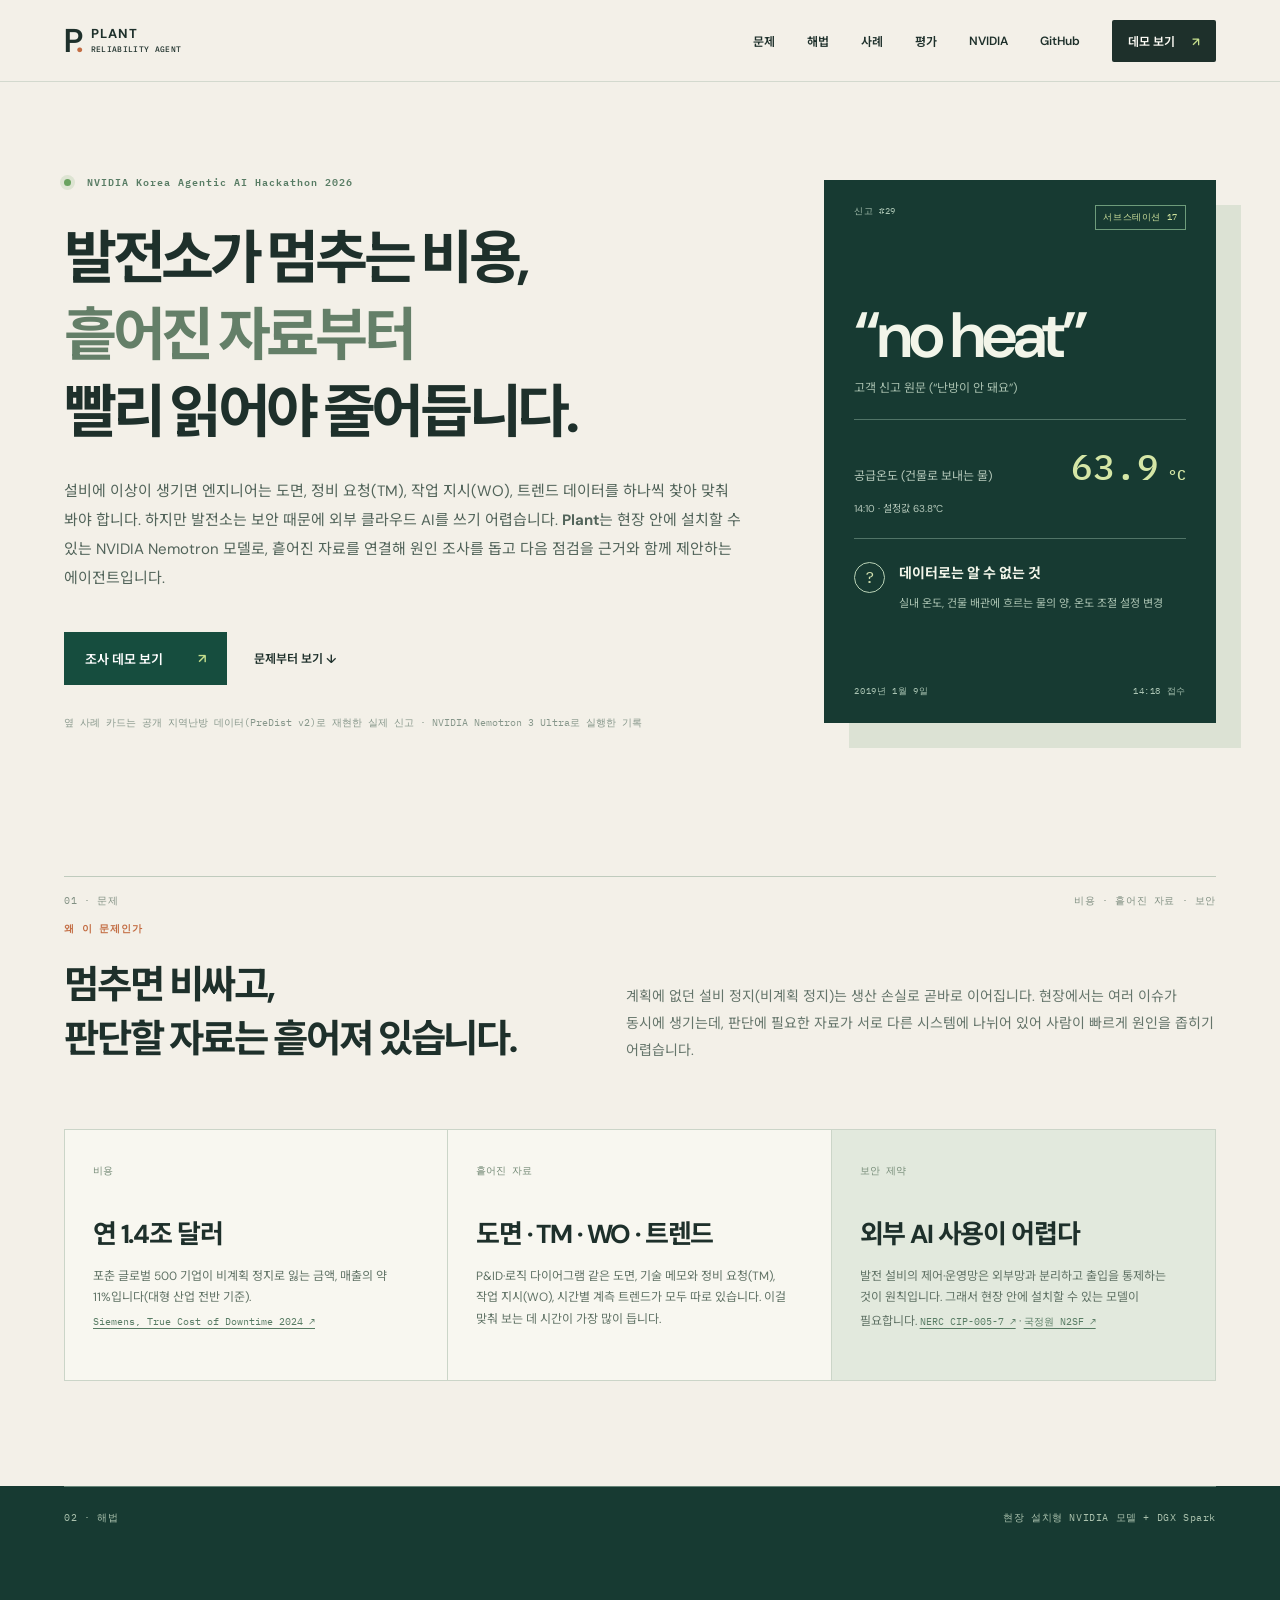
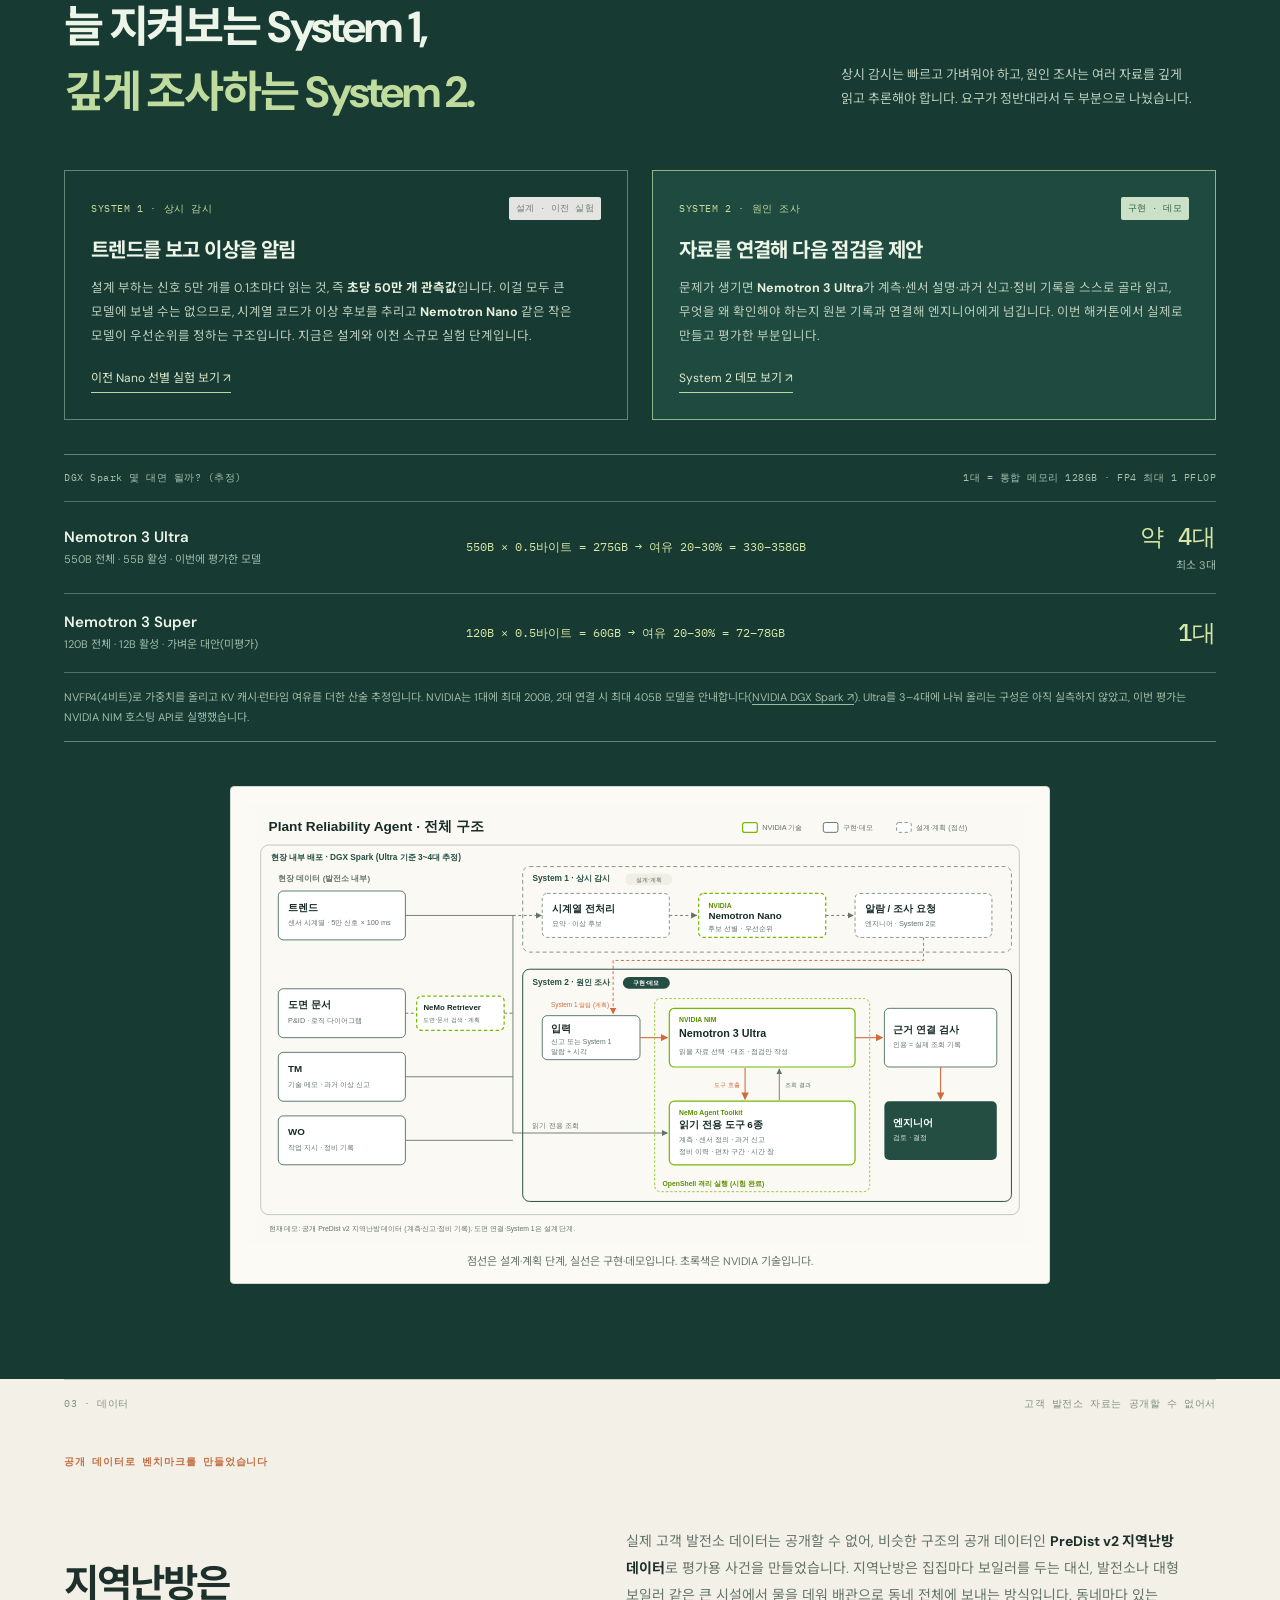
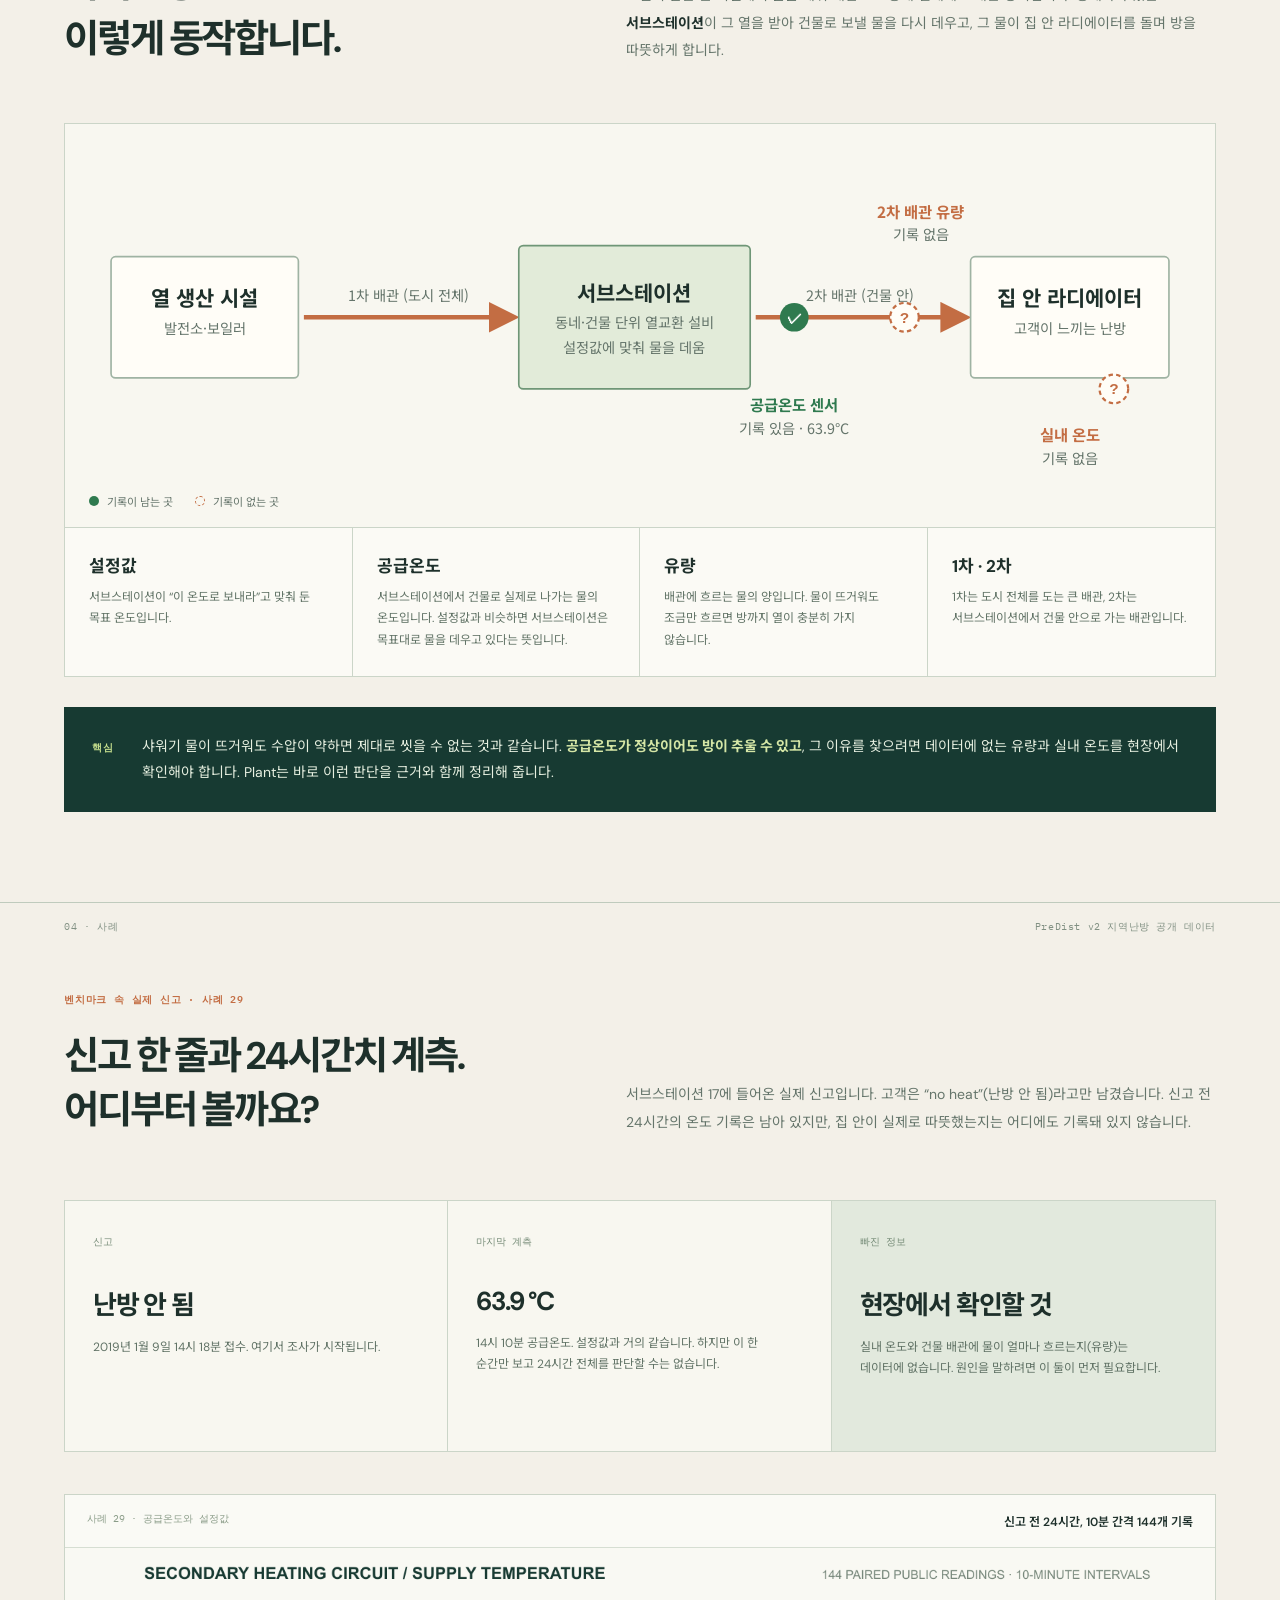
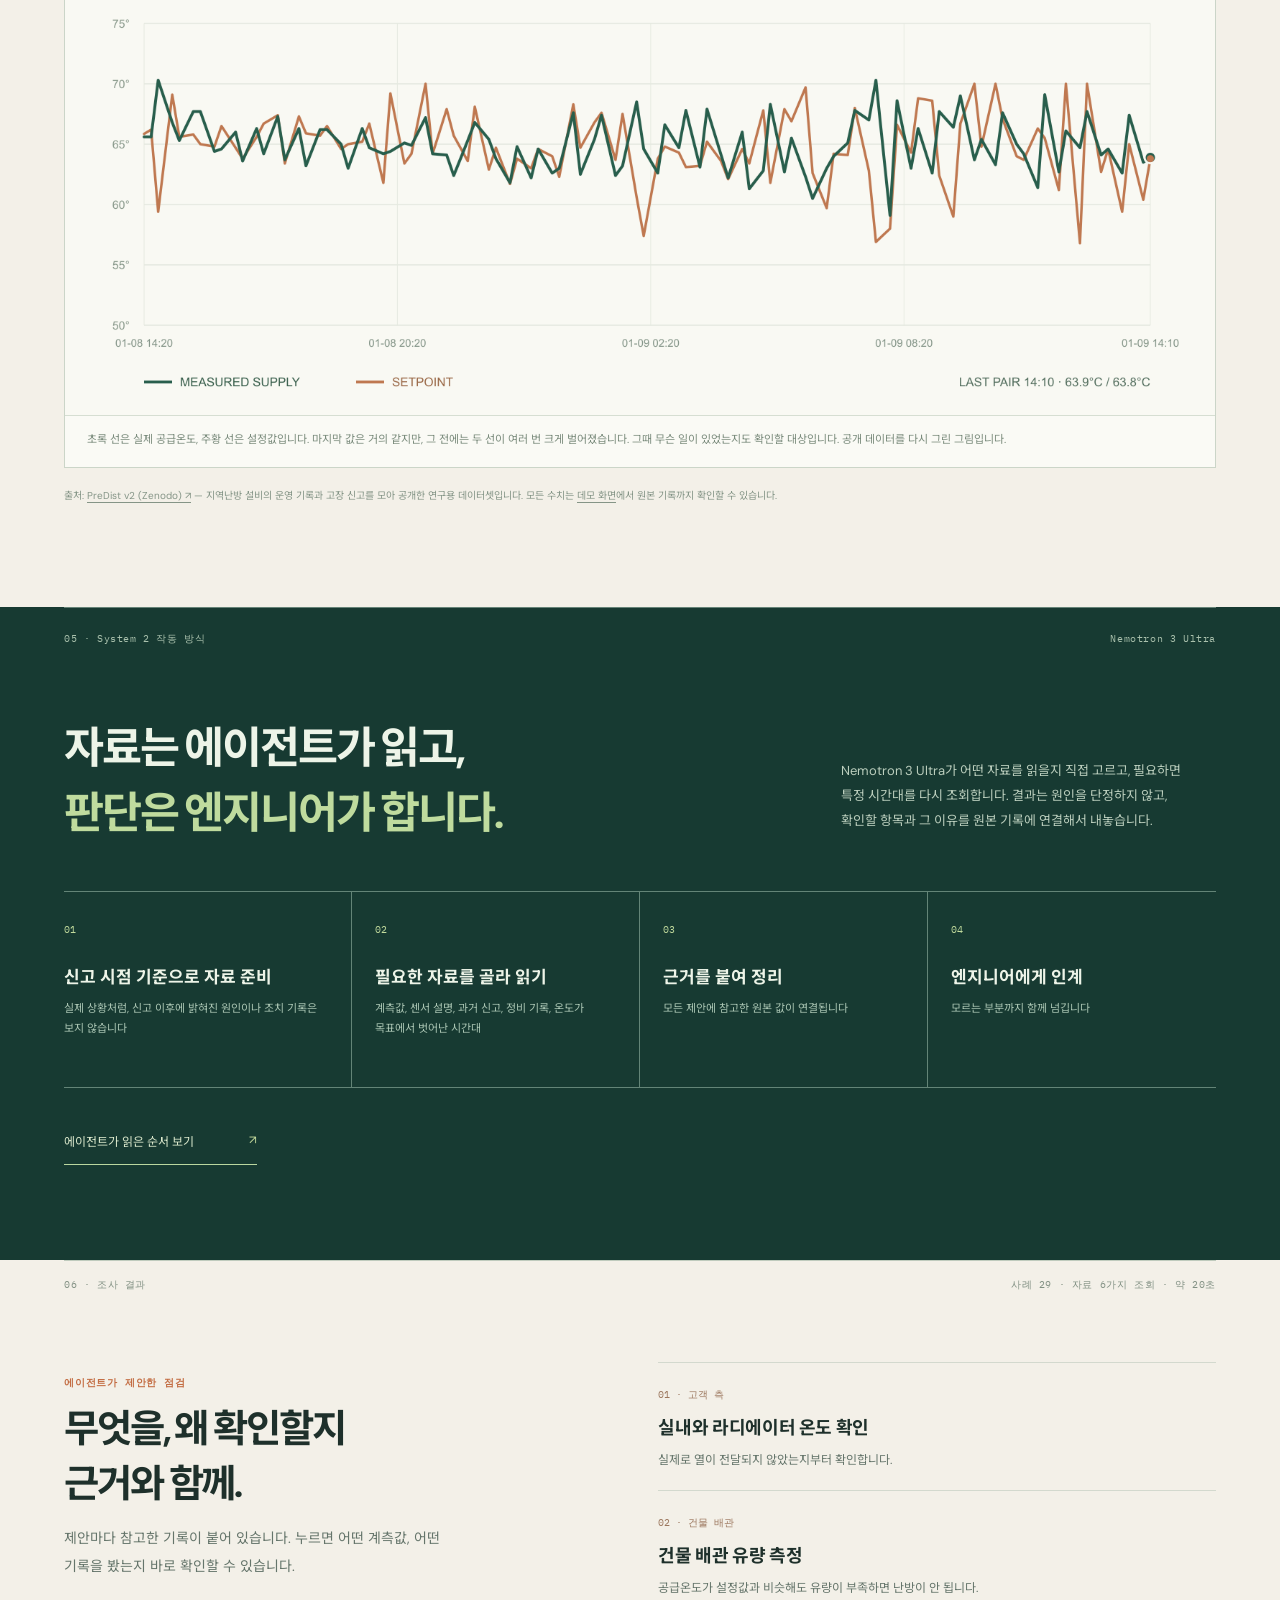
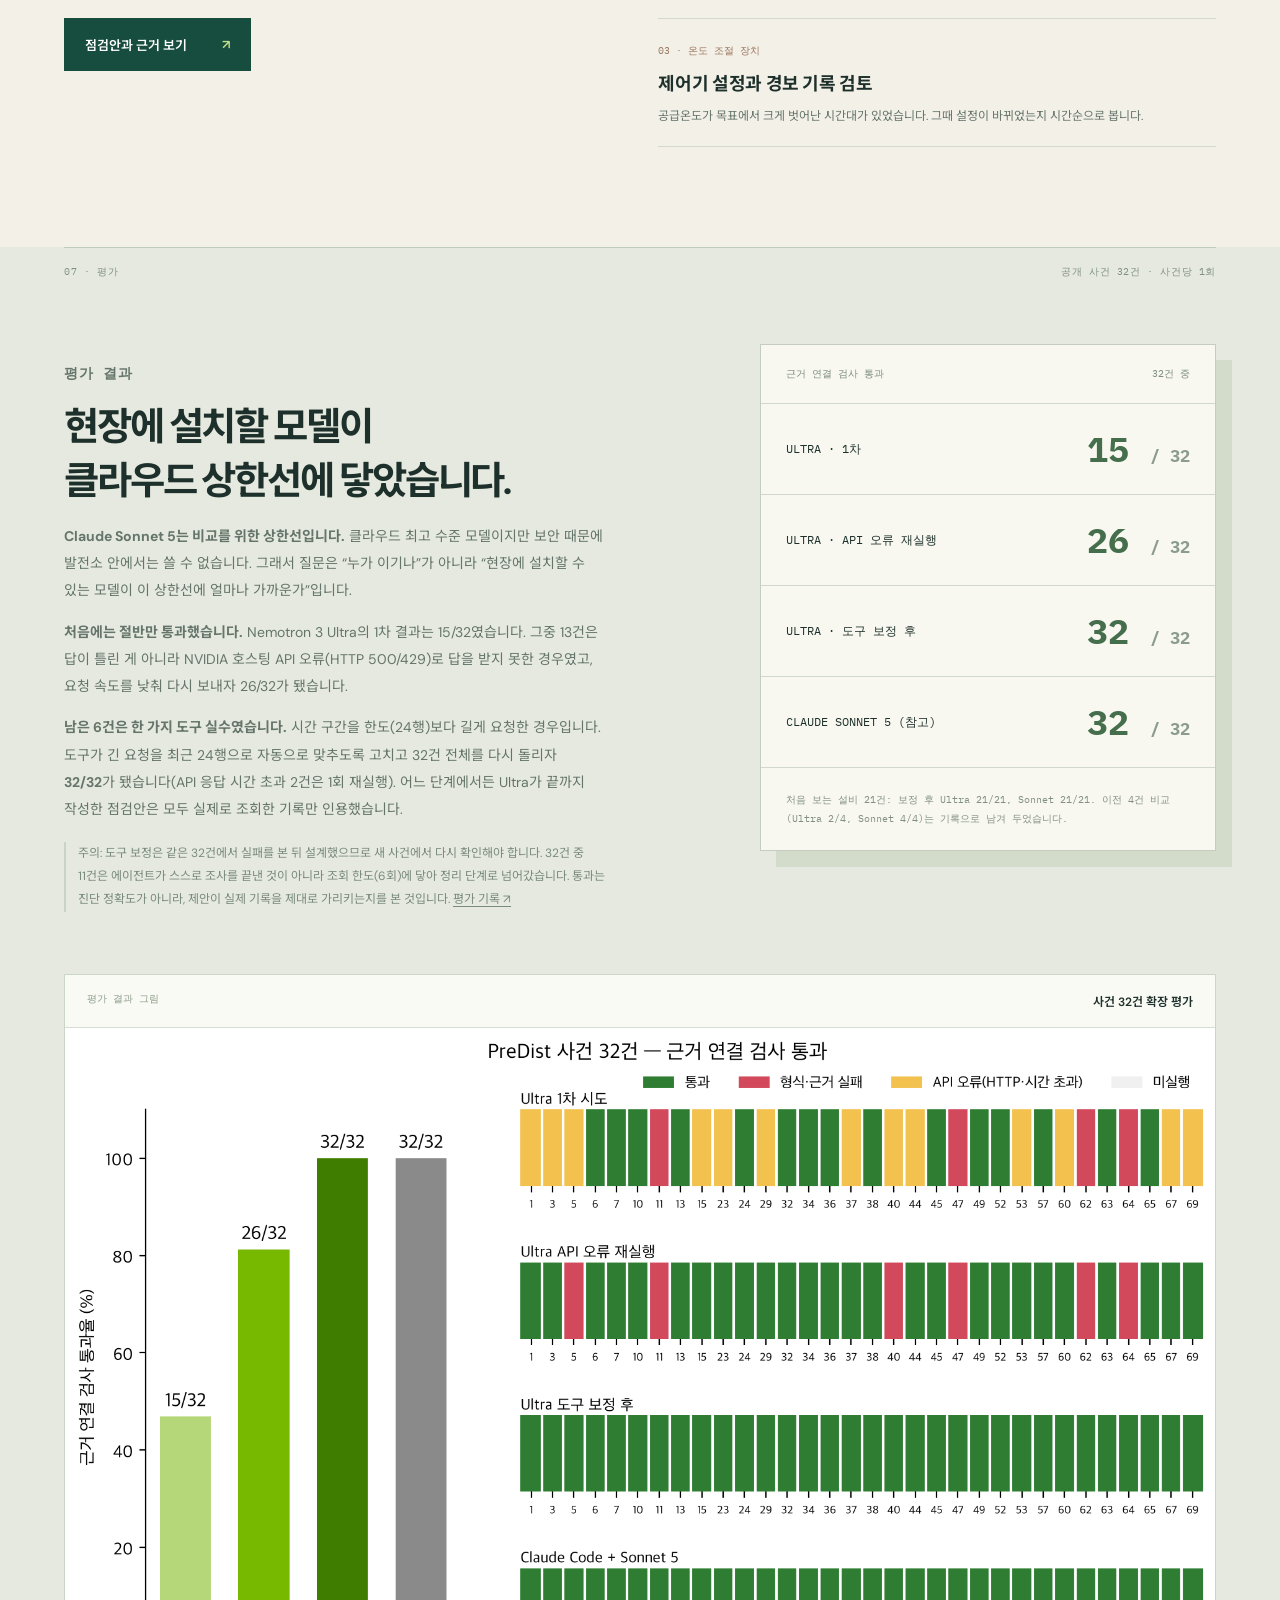
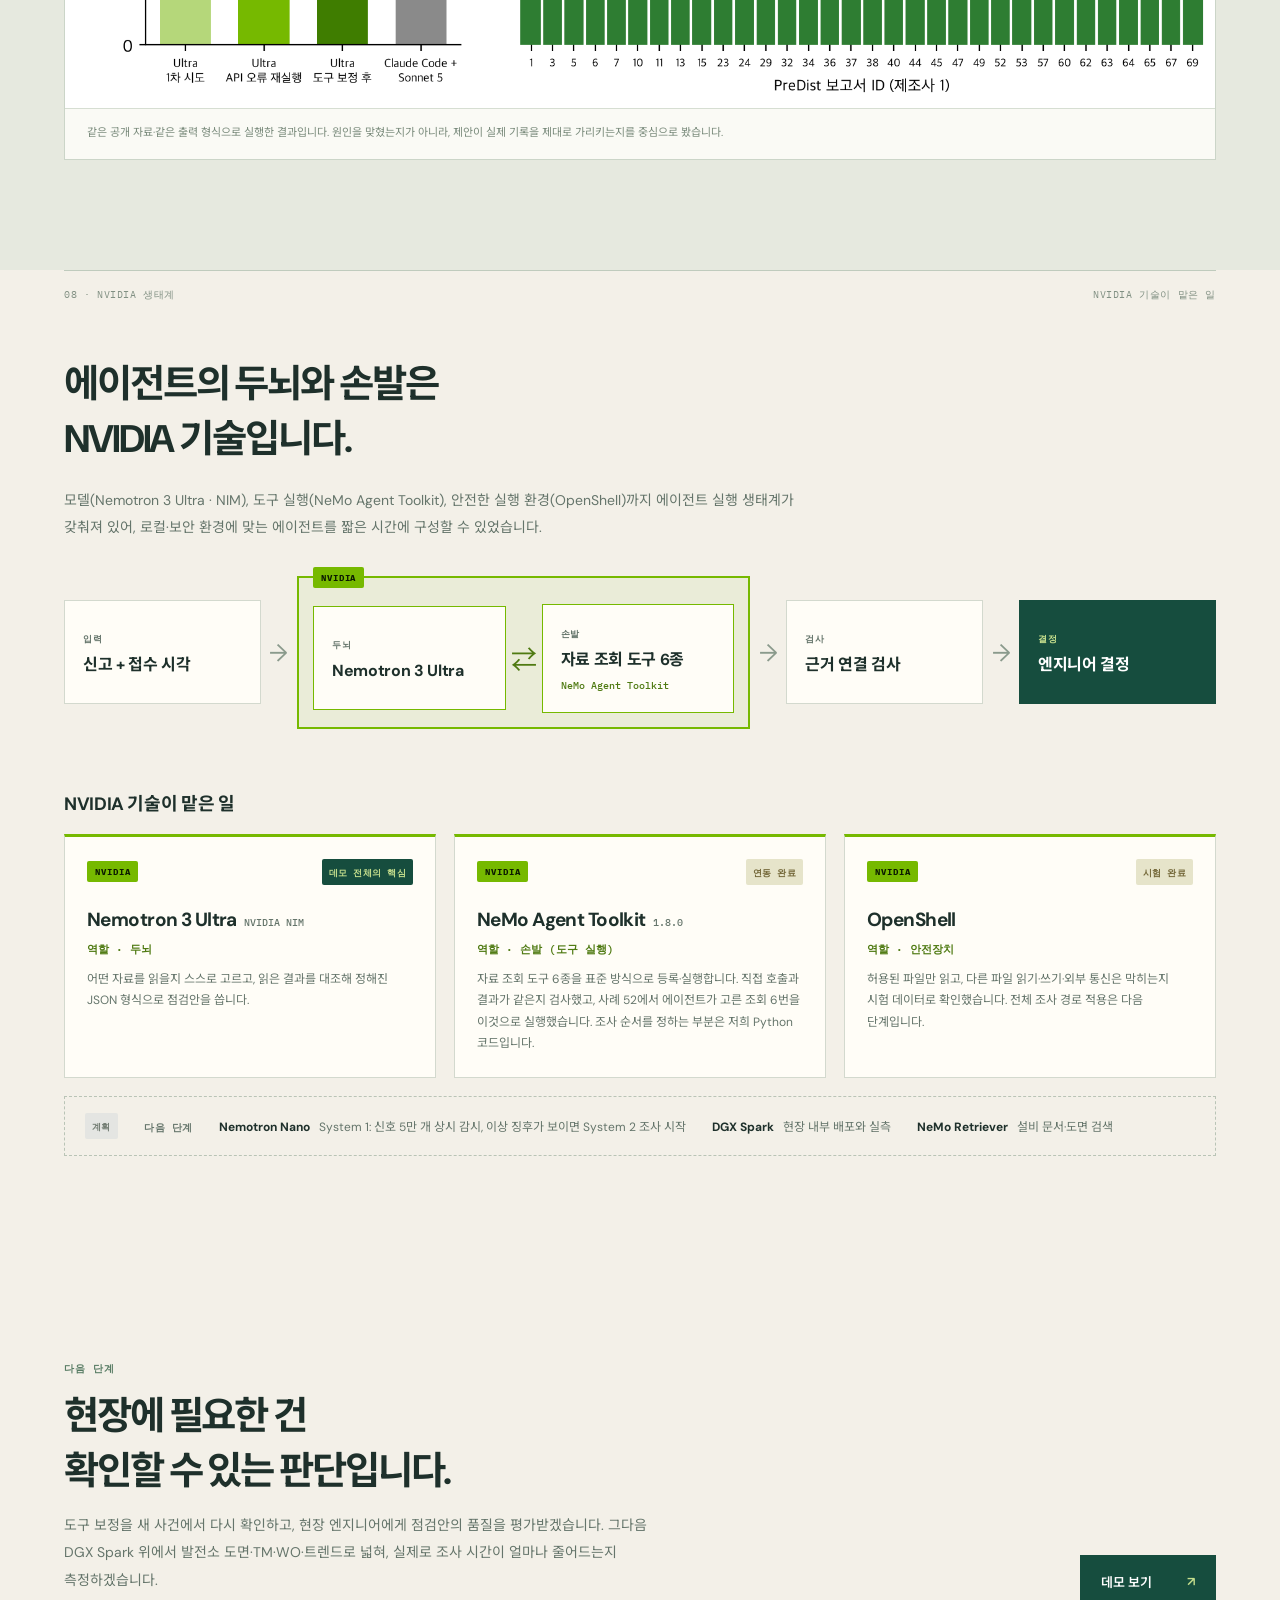
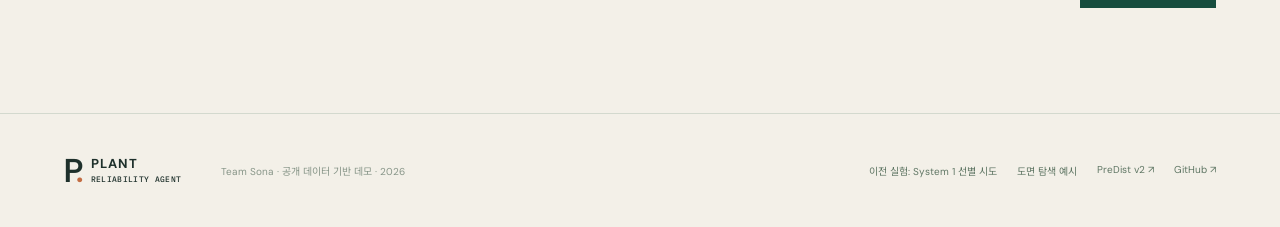
==== commit 21cc92d2: "Evaluate the window-clipping fix on all 32 cases With oversize window requests clipped to the latest" ====
--- a/web/index.html
+++ b/web/index.html
@@ -23,7 +23,9 @@
 <section class="case-section wrap" id="case"><div class="case-intro"><p class="kicker">벤치마크 속 실제 신고 · 사례 29</p><h2>신고 한 줄과 24시간치 계측.<br>어디부터 볼까요?</h2><p>서브스테이션 17에 들어온 실제 신고입니다. 고객은 “no heat”(난방 안 됨)라고만 남겼습니다. 신고 전 24시간의 온도 기록은 남아 있지만, 집 안이 실제로 따뜻했는지는 어디에도 기록돼 있지 않습니다.</p></div><div class="case-evidence"><div class="evidence-item"><span class="evidence-index">신고</span><strong>난방 안 됨</strong><p>2019년 1월 9일 14시 18분 접수. 여기서 조사가 시작됩니다.</p></div><div class="evidence-item"><span class="evidence-index">마지막 계측</span><strong>63.9 °C</strong><p>14시 10분 공급온도. 설정값과 거의 같습니다. 하지만 이 한 순간만 보고 24시간 전체를 판단할 수는 없습니다.</p></div><div class="evidence-item dark"><span class="evidence-index">빠진 정보</span><strong>현장에서 확인할 것</strong><p>실내 온도와 건물 배관에 물이 얼마나 흐르는지(유량)는 데이터에 없습니다. 원인을 말하려면 이 둘이 먼저 필요합니다.</p></div></div><figure class="case-figure"><div class="figure-head"><span>사례 29 · 공급온도와 설정값</span><strong>신고 전 24시간, 10분 간격 144개 기록</strong></div><img src="assets/system2-case29-trend.png" alt="사례 29의 신고 전 24시간 동안 10분 간격으로 기록된 2차측 공급온도와 설정값 그래프. 마지막 값은 63.9도와 63.8도로 거의 같지만, 구간 중간에는 두 선이 여러 번 크게 벌어진다."><figcaption>초록 선은 실제 공급온도, 주황 선은 설정값입니다. 마지막 값은 거의 같지만, 그 전에는 두 선이 여러 번 크게 벌어졌습니다. 그때 무슨 일이 있었는지도 확인할 대상입니다. 공개 데이터를 다시 그린 그림입니다.</figcaption></figure><div class="source-note">출처: <a href="https://zenodo.org/records/19496480" target="_blank" rel="noreferrer">PreDist v2 (Zenodo) ↗</a> — 지역난방 설비의 운영 기록과 고장 신고를 모아 공개한 연구용 데이터셋입니다. 모든 수치는 <a href="system2.html">데모 화면</a>에서 원본 기록까지 확인할 수 있습니다.</div></section>
 <section class="dark-section" id="method"><div class="wrap"><div class="section-line inverse"><span>05 · System 2 작동 방식</span><span>Nemotron 3 Ultra</span></div><div class="method-header"><h2>자료는 에이전트가 읽고,<br><em>판단은 엔지니어가 합니다.</em></h2><p>Nemotron 3 Ultra가 어떤 자료를 읽을지 직접 고르고, 필요하면 특정 시간대를 다시 조회합니다. 결과는 원인을 단정하지 않고, 확인할 항목과 그 이유를 원본 기록에 연결해서 내놓습니다.</p></div><div class="method-flow"><div><span>01</span><b>신고 시점 기준으로 자료 준비</b><p>실제 상황처럼, 신고 이후에 밝혀진 원인이나 조치 기록은 보지 않습니다</p></div><div><span>02</span><b>필요한 자료를 골라 읽기</b><p>계측값, 센서 설명, 과거 신고, 정비 기록, 온도가 목표에서 벗어난 시간대</p></div><div><span>03</span><b>근거를 붙여 정리</b><p>모든 제안에 참고한 원본 값이 연결됩니다</p></div><div><span>04</span><b>엔지니어에게 인계</b><p>모르는 부분까지 함께 넘깁니다</p></div></div><a class="outline-link" href="system2.html">에이전트가 읽은 순서 보기 <span>↗</span></a></div></section>
 <section class="recommendation wrap"><div class="section-line"><span>06 · 조사 결과</span><span>사례 29 · 자료 6가지 조회 · 약 20초</span></div><div class="rec-layout"><div><p class="kicker">에이전트가 제안한 점검</p><h2>무엇을, 왜 확인할지<br>근거와 함께.</h2><p>제안마다 참고한 기록이 붙어 있습니다. 누르면 어떤 계측값, 어떤 기록을 봤는지 바로 확인할 수 있습니다.</p><a class="button-primary" href="system2.html">점검안과 근거 보기 <span>↗</span></a></div><ol class="rec-list"><li><span>01 · 고객 측</span><b>실내와 라디에이터 온도 확인</b><p>실제로 열이 전달되지 않았는지부터 확인합니다.</p></li><li><span>02 · 건물 배관</span><b>건물 배관 유량 측정</b><p>공급온도가 설정값과 비슷해도 유량이 부족하면 난방이 안 됩니다.</p></li><li><span>03 · 온도 조절 장치</span><b>제어기 설정과 경보 기록 검토</b><p>공급온도가 목표에서 크게 벗어난 시간대가 있었습니다. 그때 설정이 바뀌었는지 시간순으로 봅니다.</p></li></ol></div></section>
-<section class="proof-section" id="evaluation"><div class="wrap"><div class="section-line"><span>07 · 평가</span><span>공개 데이터 벤치마크</span></div><div class="proof-grid"><div><p class="kicker">솔직한 결과</p><h2>잘된 것과<br>아직 부족한 것.</h2><!-- EVAL30:START --><p><b>Sonnet 5는 비교를 위한 상한선입니다.</b> 클라우드 최고 수준 모델이지만 보안 때문에 발전소 안에서는 쓸 수 없습니다. 그래서 질문은 “누가 이기나”가 아니라 “현장에 설치할 수 있는 모델이 이 상한선에 얼마나 가까운가”입니다. <b>API 오류를 걷어내면 Ultra는 32건 중 26건(81%)을 통과했습니다.</b> 1차 실행의 API 오류 13건(HTTP 500/429)은 요청 속도를 낮추고 같은 요청을 다시 보내자 모두 결과가 나왔고, 11건 중 10건이 통과했습니다. <b>Ultra가 끝까지 작성한 점검안 26개는 모두 근거 검사를 통과했습니다.</b> 조회하지 않은 기록을 지어내 인용한 경우는 0건입니다. <b>남은 실패 6건은 모두 같은 도구 실수입니다.</b> 시간 구간을 한도(24행)보다 길게 요청한 경우로, 도구가 요청 범위를 자동으로 맞추도록 오프라인에서 보완할 예정입니다(보완 후 성능은 아직 측정 전).</p><p>공개 지역난방 사건 32건, 사건당 1회 실행입니다. Claude Sonnet 5는 32/32, Nemotron 3 Ultra는 1차 실행 15/32였고, API 오류로 답을 받지 못한 13건을 천천히 재실행한 뒤 26/32(81%)가 됐습니다. 처음 보는 설비 21건만 보면 Ultra 18/21입니다. 재실행 시간에는 API 대기 시간이 섞여 있어 속도 비교에는 쓰지 않습니다. 이 검사는 진단 정확도가 아니라, 제안이 실제 기록을 제대로 가리키는지를 본 것입니다.</p><!-- EVAL30:END --><p>같은 공개 자료와 같은 출력 형식으로 사건 4건을 돌렸습니다. 여기서 본 것은 “제안에 붙인 근거가 실제로 조회한 기록을 제대로 가리키는가”입니다. 기준점으로 Anthropic의 Claude Sonnet 5도 같은 조건(자료 읽기·검색만 허용)에서 돌렸습니다. Sonnet은 4건 모두 통과했고, Ultra는 2건을 통과했습니다. Ultra의 나머지 2건은 정해 둔 조회 횟수(6번)를 다 쓰고도 조사를 마무리하지 못했습니다. 다만 모델과 조사 방식이 함께 달라서, 차이가 어디서 왔는지는 나눠 볼 수 없습니다.</p><p>원인은 조사를 언제 끝낼지 판단하는 부분이었습니다. 한도에 도달하면 모은 자료로 정리하도록 고친 뒤 사례 52에서 결론이 나오는 것을 확인했습니다. 이 수정 결과는 위 2/4에 넣지 않았습니다.</p><p>실행 후 별도 AI 검토자에게 내용을 보여 주니, 두 모델 모두 점검 6개 중 3개에서 근거가 빠졌거나 요약이 부정확했습니다. 사례 29의 유량 점검에도 근거로 인용하지 않은 비교가 섞여 있습니다. 아직 현장 전문가 평가와 실제 작업 시간 단축은 측정하지 않았습니다.</p><p><b>다음 단계:</b> 부족한 부분은 오프라인 환경에서 보완할 예정입니다.</p><a class="proof-link" href="system2.html?case=52">수정 후 사례 52 보기 ↗</a></div><div class="scorecard"><div class="score-head"><span>근거 연결 검사 통과</span><span>4건 중</span></div><div class="score-row"><span>NEMOTRON 3 ULTRA</span><strong>2 <small>/ 4</small></strong></div><div class="score-row"><span>CLAUDE SONNET 5</span><strong>4 <small>/ 4</small></strong></div><div class="score-foot">원인을 맞혔는지가 아니라, 제안이 실제 기록을 제대로 가리키는지 본 수치입니다.</div></div></div><figure class="case-figure eval-figure"><div class="figure-head"><span>평가 결과 그림</span><strong>사건 32건 확장 평가</strong></div><img src="assets/eval-cycle5.png" alt="사건 32건으로 확장한 평가에서 Nemotron 3 Ultra와 기준 모델의 결과를 비교한 그림" loading="lazy"><figcaption>같은 공개 자료·같은 출력 형식으로 실행한 결과입니다. 원인을 맞혔는지가 아니라, 제안이 실제 기록을 제대로 가리키는지를 중심으로 봤습니다.</figcaption></figure></div></section>
+<section class="proof-section" id="evaluation"><div class="wrap"><div class="section-line"><span>07 · 평가</span><span>공개 사건 32건 · 사건당 1회</span></div><div class="proof-grid"><div><p class="kicker">평가 결과</p><h2>현장에 설치할 모델이<br>클라우드 상한선에 닿았습니다.</h2>
+<!-- EVAL30:START --><p><b>Claude Sonnet 5는 비교를 위한 상한선입니다.</b> 클라우드 최고 수준 모델이지만 보안 때문에 발전소 안에서는 쓸 수 없습니다. 그래서 질문은 “누가 이기나”가 아니라 “현장에 설치할 수 있는 모델이 이 상한선에 얼마나 가까운가”입니다.</p><p><b>처음에는 절반만 통과했습니다.</b> Nemotron 3 Ultra의 1차 결과는 15/32였습니다. 그중 13건은 답이 틀린 게 아니라 NVIDIA 호스팅 API 오류(HTTP 500/429)로 답을 받지 못한 경우였고, 요청 속도를 낮춰 다시 보내자 26/32가 됐습니다.</p><p><b>남은 6건은 한 가지 도구 실수였습니다.</b> 시간 구간을 한도(24행)보다 길게 요청한 경우입니다. 도구가 긴 요청을 최근 24행으로 자동으로 맞추도록 고치고 32건 전체를 다시 돌리자 <b>32/32</b>가 됐습니다(API 응답 시간 초과 2건은 1회 재실행). 어느 단계에서든 Ultra가 끝까지 작성한 점검안은 모두 실제로 조회한 기록만 인용했습니다.</p><p class="eval-note">주의: 도구 보정은 같은 32건에서 실패를 본 뒤 설계했으므로 새 사건에서 다시 확인해야 합니다. 32건 중 11건은 에이전트가 스스로 조사를 끝낸 것이 아니라 조회 한도(6회)에 닿아 정리 단계로 넘어갔습니다. 통과는 진단 정확도가 아니라, 제안이 실제 기록을 제대로 가리키는지를 본 것입니다. <a href="https://github.com/juyoungml/nvidia-hackathon/blob/main/evaluation/cycle5/RESULTS.md" target="_blank" rel="noreferrer">평가 기록 ↗</a></p><!-- EVAL30:END -->
+</div><div class="scorecard"><div class="score-head"><span>근거 연결 검사 통과</span><span>32건 중</span></div><div class="score-row"><span>ULTRA · 1차</span><strong>15 <small>/ 32</small></strong></div><div class="score-row"><span>ULTRA · API 오류 재실행</span><strong>26 <small>/ 32</small></strong></div><div class="score-row"><span>ULTRA · 도구 보정 후</span><strong>32 <small>/ 32</small></strong></div><div class="score-row"><span>CLAUDE SONNET 5 (참고)</span><strong>32 <small>/ 32</small></strong></div><div class="score-foot">처음 보는 설비 21건: 보정 후 Ultra 21/21, Sonnet 21/21. 이전 4건 비교(Ultra 2/4, Sonnet 4/4)는 <a href="https://github.com/juyoungml/nvidia-hackathon/blob/main/evaluation/cycle4/RESULTS.md" target="_blank" rel="noreferrer">기록</a>으로 남겨 두었습니다.</div></div></div><figure class="case-figure eval-figure"><div class="figure-head"><span>평가 결과 그림</span><strong>사건 32건 확장 평가</strong></div><img src="assets/eval-cycle5.png" alt="사건 32건으로 확장한 평가에서 Nemotron 3 Ultra와 기준 모델의 결과를 비교한 그림" loading="lazy"><figcaption>같은 공개 자료·같은 출력 형식으로 실행한 결과입니다. 원인을 맞혔는지가 아니라, 제안이 실제 기록을 제대로 가리키는지를 중심으로 봤습니다.</figcaption></figure></div></section>
 <section class="architecture wrap" id="architecture"><div class="section-line"><span>08 · NVIDIA 생태계</span><span>NVIDIA 기술이 맡은 일</span></div><h2>에이전트의 두뇌와 손발은<br>NVIDIA 기술입니다.</h2><p class="arch-lead">모델(Nemotron 3 Ultra · NIM), 도구 실행(NeMo Agent Toolkit), 안전한 실행 환경(OpenShell)까지 에이전트 실행 생태계가 갖춰져 있어, 로컬·보안 환경에 맞는 에이전트를 짧은 시간에 구성할 수 있었습니다.</p><div class="arch2-flow" role="img" aria-label="흐름: 신고와 접수 시각이 들어오면 NVIDIA Nemotron 3 Ultra가 두뇌로서 NVIDIA NeMo Agent Toolkit으로 실행하는 자료 조회 도구 6종을 오가며 조사하고, 근거 연결 검사를 거쳐 엔지니어가 결정한다."><div class="arch2-node"><span class="arch2-step">입력</span><b>신고 + 접수 시각</b></div><div class="arch2-arrow" aria-hidden="true">→</div><div class="arch2-nv"><span class="nv-badge">NVIDIA</span><div class="arch2-node nv-node"><span class="arch2-step">두뇌</span><b>Nemotron 3 Ultra</b></div><div class="arch2-swap" aria-hidden="true">⇄</div><div class="arch2-node nv-node"><span class="arch2-step">손발</span><b>자료 조회 도구 6종</b><small>NeMo Agent Toolkit</small></div></div><div class="arch2-arrow" aria-hidden="true">→</div><div class="arch2-node"><span class="arch2-step">검사</span><b>근거 연결 검사</b></div><div class="arch2-arrow" aria-hidden="true">→</div><div class="arch2-node arch2-end"><span class="arch2-step">결정</span><b>엔지니어 결정</b></div></div><h3 class="arch2-title">NVIDIA 기술이 맡은 일</h3><div class="nv-cards"><article class="nv-card"><div class="nv-card-top"><span class="nv-badge">NVIDIA</span><span class="nv-status nv-core">데모 전체의 핵심</span></div><b>Nemotron 3 Ultra <small>NVIDIA NIM</small></b><p class="nv-role">역할 · 두뇌</p><p>어떤 자료를 읽을지 스스로 고르고, 읽은 결과를 대조해 정해진 JSON 형식으로 점검안을 씁니다.</p></article><article class="nv-card"><div class="nv-card-top"><span class="nv-badge">NVIDIA</span><span class="nv-status">연동 완료</span></div><b>NeMo Agent Toolkit <small>1.8.0</small></b><p class="nv-role">역할 · 손발 (도구 실행)</p><p>자료 조회 도구 6종을 표준 방식으로 등록·실행합니다. 직접 호출과 결과가 같은지 검사했고, 사례 52에서 에이전트가 고른 조회 6번을 이것으로 실행했습니다. 조사 순서를 정하는 부분은 저희 Python 코드입니다.</p></article><article class="nv-card"><div class="nv-card-top"><span class="nv-badge">NVIDIA</span><span class="nv-status">시험 완료</span></div><b>OpenShell</b><p class="nv-role">역할 · 안전장치</p><p>허용된 파일만 읽고, 다른 파일 읽기·쓰기·외부 통신은 막히는지 시험 데이터로 확인했습니다. 전체 조사 경로 적용은 다음 단계입니다.</p></article></div><div class="nv-next"><span class="nv-status nv-plan">계획</span><span class="nv-next-label">다음 단계</span><p><b>Nemotron Nano</b> System 1: 신호 5만 개 상시 감시, 이상 징후가 보이면 System 2 조사 시작</p><p><b>DGX Spark</b> 현장 내부 배포와 실측</p><p><b>NeMo Retriever</b> 설비 문서·도면 검색</p></div></section>
-<section class="closing wrap"><div><span class="eyebrow">다음 단계</span><h2>현장에 필요한 건<br>확인할 수 있는 판단입니다.</h2><p>부족한 부분은 오프라인 환경에서 보완하고, 현장 엔지니어에게 점검안의 품질을 평가받겠습니다. 그다음 DGX Spark 위에서 발전소 도면·TM·WO·트렌드로 넓혀, 실제로 조사 시간이 얼마나 줄어드는지 측정하겠습니다.</p></div><a class="button-primary" href="system2.html">데모 보기 <span>↗</span></a></section>
-</main><footer><div class="brand footer-brand"><span class="brand-mark">P<span class="brand-dot">.</span></span><span>PLANT<br><small>RELIABILITY AGENT</small></span></div><p>Team Sona · 공개 데이터 기반 데모 · 2026</p><div><a href="investigation.html">이전 실험: 이상 신호 선별</a><a href="evidence.html">도면 탐색 예시</a><a href="https://zenodo.org/records/19496480" target="_blank" rel="noreferrer">PreDist v2 ↗</a><a href="https://github.com/juyoungml/nvidia-hackathon" target="_blank" rel="noreferrer">GitHub ↗</a></div></footer></body></html>
+<section class="closing wrap"><div><span class="eyebrow">다음 단계</span><h2>현장에 필요한 건<br>확인할 수 있는 판단입니다.</h2><p>도구 보정을 새 사건에서 다시 확인하고, 현장 엔지니어에게 점검안의 품질을 평가받겠습니다. 그다음 DGX Spark 위에서 발전소 도면·TM·WO·트렌드로 넓혀, 실제로 조사 시간이 얼마나 줄어드는지 측정하겠습니다.</p></div><a class="button-primary" href="system2.html">데모 보기 <span>↗</span></a></section>
+</main><footer><div class="brand footer-brand"><span class="brand-mark">P<span class="brand-dot">.</span></span><span>PLANT<br><small>RELIABILITY AGENT</small></span></div><p>Team Sona · 공개 데이터 기반 데모 · 2026</p><div><a href="investigation.html">이전 실험: System 1 선별 시도</a><a href="evidence.html">도면 탐색 예시</a><a href="https://zenodo.org/records/19496480" target="_blank" rel="noreferrer">PreDist v2 ↗</a><a href="https://github.com/juyoungml/nvidia-hackathon" target="_blank" rel="noreferrer">GitHub ↗</a></div></footer></body></html>
--- a/web/landing.css
+++ b/web/landing.css
@@ -14,3 +14,4 @@
 @media(max-width:1000px){.sys-grid{grid-template-columns:1fr}.sizing-row{grid-template-columns:1fr;gap:8px}.sizing-row strong{text-align:left}}@media(max-width:650px){.sys-card{padding:20px}.sizing-head{display:block}.sizing-head span{display:block;margin-top:4px}}
 .arch-figure{max-width:820px;margin:44px auto 0;padding:16px 18px 12px;background:#fbfaf5;border:1px solid var(--line);border-radius:4px}.arch-figure img{display:block;width:100%;max-width:100%;min-width:0;height:auto}.arch-figure figcaption{margin-top:10px;font-size:11px!important;line-height:1.6;color:var(--muted);text-align:center}
 @media(max-width:650px){.arch-figure{padding:8px;margin-top:28px}}
+.eval-note{font-size:12px!important;line-height:1.8;color:#7a8a7e!important;border-left:2px solid #c9d3c6;padding-left:12px;margin-top:18px}.eval-note a{text-decoration:underline;text-underline-offset:3px}
